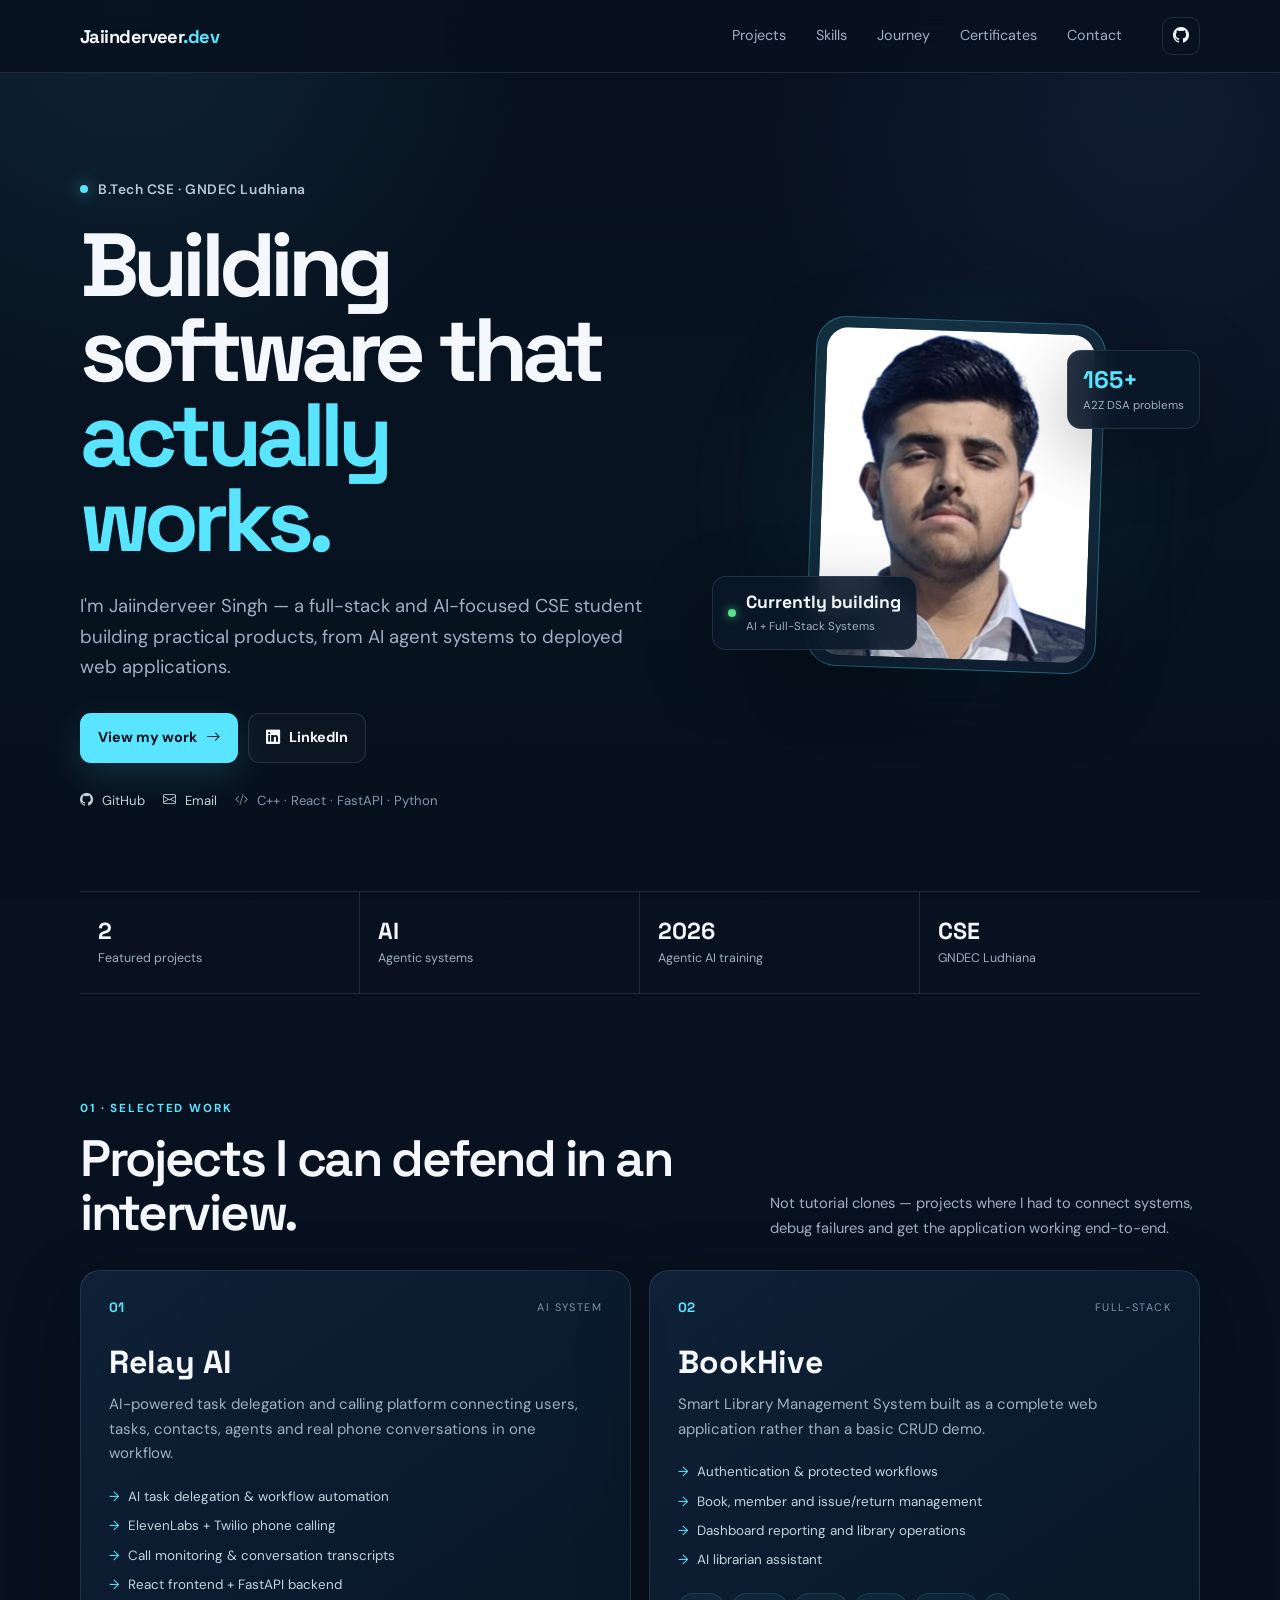
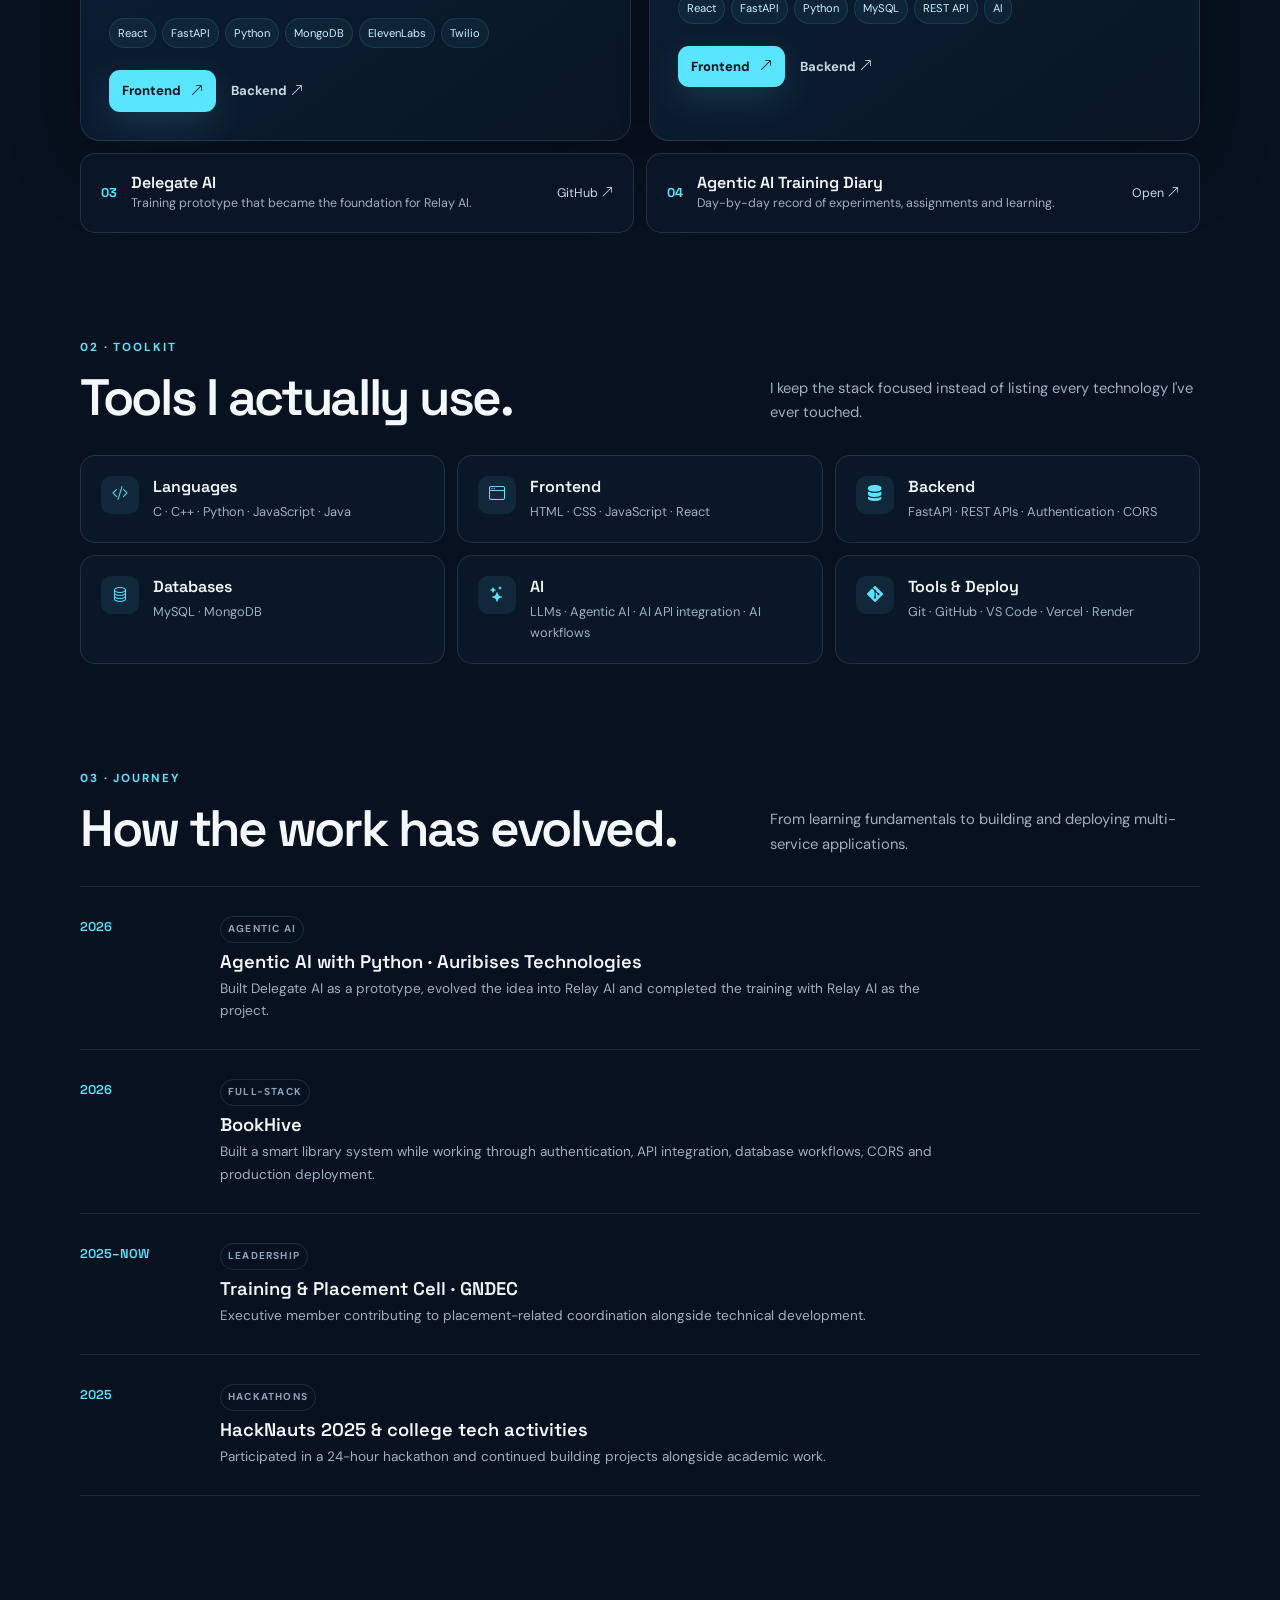
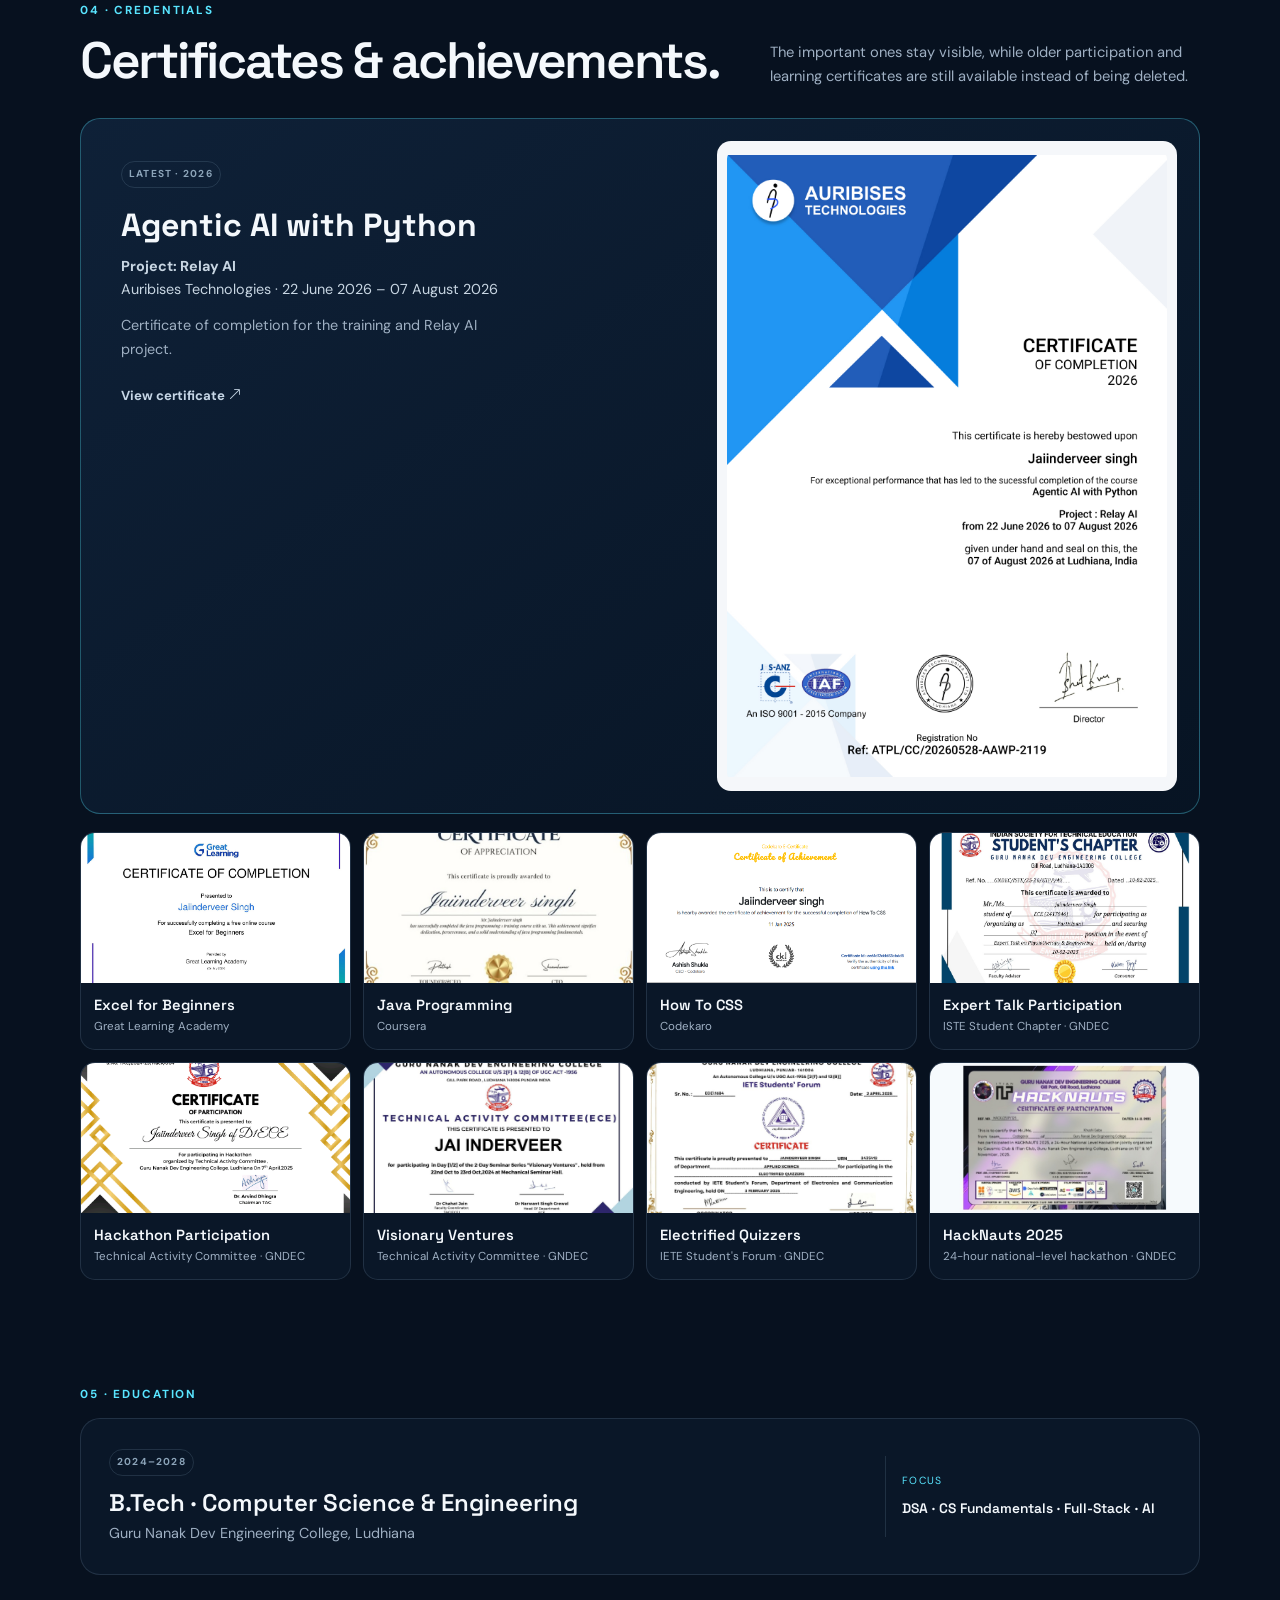
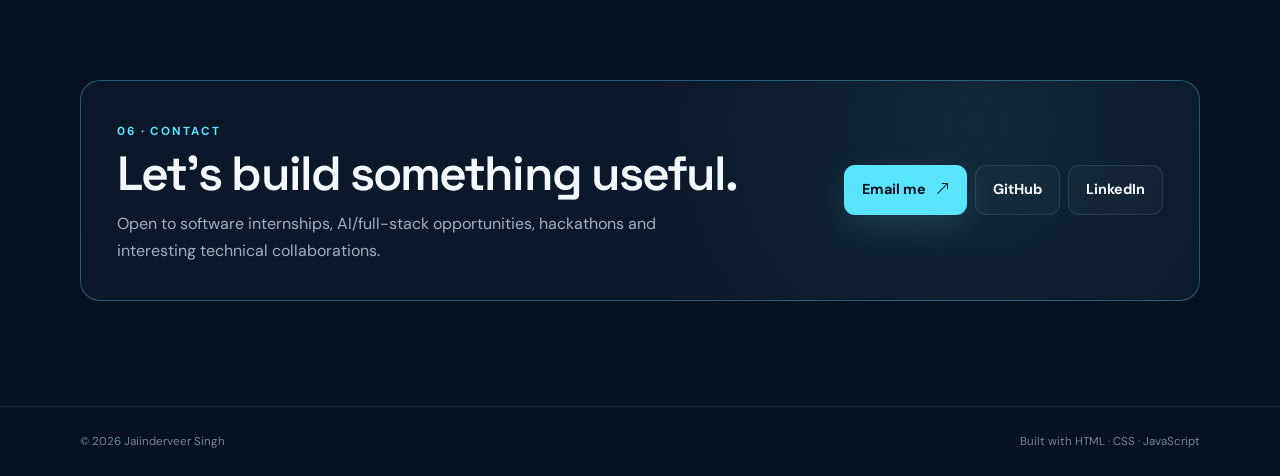
==== index.html @ 79b53ab0 "Tighten Agentic AI certificate preview" ====
<!DOCTYPE html>
<html lang="en">
<head>
  <meta charset="UTF-8">
  <meta name="viewport" content="width=device-width, initial-scale=1.0">
  <title>Jaiinderveer Singh | Full-Stack & AI Developer</title>
  <meta name="description" content="Jaiinderveer Singh — B.Tech CSE student building full-stack applications and AI-powered systems.">
  <meta name="theme-color" content="#07111f">
  <link rel="stylesheet" href="assets/styles/portfolio-refresh.css">
  <link href="https://cdn.jsdelivr.net/npm/bootstrap-icons@1.7.2/font/bootstrap-icons.css" rel="stylesheet">
</head>
<body>
  <nav class="navbar"><div class="nav-container"><a href="#home" class="logo">Jaiinderveer<span>.dev</span></a><div class="nav-menu"><a href="#projects" class="nav-link">Projects</a><a href="#skills" class="nav-link">Skills</a><a href="#journey" class="nav-link">Journey</a><a href="#certificates" class="nav-link">Certificates</a><a href="#contact" class="nav-link">Contact</a></div><a class="nav-github" href="https://github.com/Jaiinderveer" target="_blank" rel="noopener"><i class="bi bi-github"></i></a></div></nav>
  <main>
    <section id="home" class="hero section-shell"><div class="hero-copy"><div class="eyebrow"><span></span> B.Tech CSE · GNDEC Ludhiana</div><h1>Building software that <em>actually works.</em></h1><p class="hero-text">I'm Jaiinderveer Singh — a full-stack and AI-focused CSE student building practical products, from AI agent systems to deployed web applications.</p><div class="hero-actions"><a href="#projects" class="btn btn-primary">View my work <i class="bi bi-arrow-right"></i></a><a href="https://www.linkedin.com/in/jaiinderveer-singh-282a1130b/" target="_blank" rel="noopener" class="btn btn-secondary"><i class="bi bi-linkedin"></i> LinkedIn</a></div><div class="hero-meta"><a href="https://github.com/Jaiinderveer" target="_blank" rel="noopener"><i class="bi bi-github"></i> GitHub</a><a href="mailto:jaiinderveersingh@gmail.com"><i class="bi bi-envelope"></i> Email</a><span><i class="bi bi-code-slash"></i> C++ · React · FastAPI · Python</span></div></div><div class="hero-visual"><div class="visual-glow"></div><div class="profile-frame"><img src="assets/images/profile.jpg" alt="Jaiinderveer Singh" class="profile-pic"></div><div class="floating-card card-project"><span class="status-dot"></span><div><strong>Currently building</strong><small>AI + Full-Stack Systems</small></div></div><div class="floating-card card-dsa"><strong>165+</strong><small>A2Z DSA problems</small></div></div></section>
    <section class="quick-stats section-shell"><div><strong>2</strong><span>Featured projects</span></div><div><strong>AI</strong><span>Agentic systems</span></div><div><strong>2026</strong><span>Agentic AI training</span></div><div><strong>CSE</strong><span>GNDEC Ludhiana</span></div></section>
    <section id="projects" class="section-shell section-block"><div class="section-label">01 · SELECTED WORK</div><div class="section-heading"><h2>Projects I can defend in an interview.</h2><p>Not tutorial clones — projects where I had to connect systems, debug failures and get the application working end-to-end.</p></div><div class="project-grid"><article class="project-card featured"><div class="project-top"><span class="project-index">01</span><span class="project-type">AI SYSTEM</span></div><h3>Relay AI</h3><p>AI-powered task delegation and calling platform connecting users, tasks, contacts, agents and real phone conversations in one workflow.</p><ul class="feature-list"><li>AI task delegation & workflow automation</li><li>ElevenLabs + Twilio phone calling</li><li>Call monitoring & conversation transcripts</li><li>React frontend + FastAPI backend</li></ul><div class="tags"><span>React</span><span>FastAPI</span><span>Python</span><span>MongoDB</span><span>ElevenLabs</span><span>Twilio</span></div><div class="project-links"><a class="btn btn-primary small" href="https://github.com/Jaiinderveer/relayai-frontend" target="_blank" rel="noopener">Frontend <i class="bi bi-arrow-up-right"></i></a><a class="text-link" href="https://github.com/Jaiinderveer/relayai-backend" target="_blank" rel="noopener">Backend <i class="bi bi-arrow-up-right"></i></a></div></article><article class="project-card featured"><div class="project-top"><span class="project-index">02</span><span class="project-type">FULL-STACK</span></div><h3>BookHive</h3><p>Smart Library Management System built as a complete web application rather than a basic CRUD demo.</p><ul class="feature-list"><li>Authentication & protected workflows</li><li>Book, member and issue/return management</li><li>Dashboard reporting and library operations</li><li>AI librarian assistant</li></ul><div class="tags"><span>React</span><span>FastAPI</span><span>Python</span><span>MySQL</span><span>REST API</span><span>AI</span></div><div class="project-links"><a class="btn btn-primary small" href="https://github.com/Jaiinderveer/BookHive-frontend" target="_blank" rel="noopener">Frontend <i class="bi bi-arrow-up-right"></i></a><a class="text-link" href="https://github.com/Jaiinderveer/BookHive-backend" target="_blank" rel="noopener">Backend <i class="bi bi-arrow-up-right"></i></a></div></article></div><div class="secondary-projects"><article><span>03</span><div><h3>Delegate AI</h3><p>Training prototype that became the foundation for Relay AI.</p></div><a href="https://github.com/Jaiinderveer/delegateai" target="_blank" rel="noopener">GitHub <i class="bi bi-arrow-up-right"></i></a></article><article><span>04</span><div><h3>Agentic AI Training Diary</h3><p>Day-by-day record of experiments, assignments and learning.</p></div><a href="https://jaiinderveer.github.io/agentic-ai-training-diary/" target="_blank" rel="noopener">Open <i class="bi bi-arrow-up-right"></i></a></article></div></section>
    <section id="skills" class="section-shell section-block"><div class="section-label">02 · TOOLKIT</div><div class="section-heading"><h2>Tools I actually use.</h2><p>I keep the stack focused instead of listing every technology I've ever touched.</p></div><div class="skills-grid"><div class="skill-card"><span class="skill-icon"><i class="bi bi-code-slash"></i></span><div><h3>Languages</h3><p>C · C++ · Python · JavaScript · Java</p></div></div><div class="skill-card"><span class="skill-icon"><i class="bi bi-window"></i></span><div><h3>Frontend</h3><p>HTML · CSS · JavaScript · React</p></div></div><div class="skill-card"><span class="skill-icon"><i class="bi bi-server"></i></span><div><h3>Backend</h3><p>FastAPI · REST APIs · Authentication · CORS</p></div></div><div class="skill-card"><span class="skill-icon"><i class="bi bi-database"></i></span><div><h3>Databases</h3><p>MySQL · MongoDB</p></div></div><div class="skill-card"><span class="skill-icon"><i class="bi bi-stars"></i></span><div><h3>AI</h3><p>LLMs · Agentic AI · AI API integration · AI workflows</p></div></div><div class="skill-card"><span class="skill-icon"><i class="bi bi-git"></i></span><div><h3>Tools & Deploy</h3><p>Git · GitHub · VS Code · Vercel · Render</p></div></div></div></section>
    <section id="journey" class="section-shell section-block"><div class="section-label">03 · JOURNEY</div><div class="section-heading"><h2>How the work has evolved.</h2><p>From learning fundamentals to building and deploying multi-service applications.</p></div><div class="timeline"><div class="timeline-item"><div class="timeline-date">2026</div><div><span class="timeline-tag">AGENTIC AI</span><h3>Agentic AI with Python · Auribises Technologies</h3><p>Built Delegate AI as a prototype, evolved the idea into Relay AI and completed the training with Relay AI as the project.</p></div></div><div class="timeline-item"><div class="timeline-date">2026</div><div><span class="timeline-tag">FULL-STACK</span><h3>BookHive</h3><p>Built a smart library system while working through authentication, API integration, database workflows, CORS and production deployment.</p></div></div><div class="timeline-item"><div class="timeline-date">2025–NOW</div><div><span class="timeline-tag">LEADERSHIP</span><h3>Training & Placement Cell · GNDEC</h3><p>Executive member contributing to placement-related coordination alongside technical development.</p></div></div><div class="timeline-item"><div class="timeline-date">2025</div><div><span class="timeline-tag">HACKATHONS</span><h3>HackNauts 2025 & college tech activities</h3><p>Participated in a 24-hour hackathon and continued building projects alongside academic work.</p></div></div></div></section>
    <section id="certificates" class="section-shell section-block"><div class="section-label">04 · CREDENTIALS</div><div class="section-heading"><h2>Certificates & achievements.</h2><p>The important ones stay visible, while older participation and learning certificates are still available instead of being deleted.</p></div><div class="certificate-feature"><div class="certificate-copy"><span class="featured-badge">LATEST · 2026</span><h3>Agentic AI with Python</h3><p><strong>Project: Relay AI</strong><br>Auribises Technologies · 22 June 2026 – 07 August 2026</p><p class="muted">Certificate of completion for the training and Relay AI project.</p><a href="assets/images/agentic_ai_certificate.png?v=4" target="_blank" rel="noopener" class="text-link">View certificate <i class="bi bi-arrow-up-right"></i></a></div><a href="assets/images/agentic_ai_certificate.png?v=4" target="_blank" rel="noopener" class="certificate-hero" style="display:flex;align-items:center;justify-content:center;overflow:hidden;min-height:0;max-height:none;width:min(100%,460px);justify-self:end;aspect-ratio:1024/1447;padding:10px;border-radius:14px;background:#f5f7fa;"><img src="assets/images/agentic_ai_certificate.png?v=4" alt="Agentic AI with Python completion certificate for Relay AI" style="display:block;width:100%;height:100%;object-fit:contain;border-radius:8px;"></a></div><div class="certificate-grid"><article class="certificate-card"><a href="assets/images/excel_certificate.jpg" target="_blank" rel="noopener"><img src="assets/images/excel_certificate.jpg" alt="Excel for Beginners certificate"></a><div><h3>Excel for Beginners</h3><p>Great Learning Academy</p></div></article><article class="certificate-card"><a href="assets/images/java_certificate.jpg" target="_blank" rel="noopener"><img src="assets/images/java_certificate.jpg" alt="Java Programming certificate"></a><div><h3>Java Programming</h3><p>Coursera</p></div></article><article class="certificate-card"><a href="assets/images/htcss.png" target="_blank" rel="noopener"><img src="assets/images/htcss.png" alt="CSS certificate"></a><div><h3>How To CSS</h3><p>Codekaro</p></div></article><article class="certificate-card"><a href="assets/images/ISTE_Certificate.jpg" target="_blank" rel="noopener"><img src="assets/images/ISTE_Certificate.jpg" alt="ISTE Expert Talk participation certificate"></a><div><h3>Expert Talk Participation</h3><p>ISTE Student Chapter · GNDEC</p></div></article><article class="certificate-card"><a href="assets/images/TAC.jpg" target="_blank" rel="noopener"><img src="assets/images/TAC.jpg" alt="GNDEC hackathon participation certificate"></a><div><h3>Hackathon Participation</h3><p>Technical Activity Committee · GNDEC</p></div></article><article class="certificate-card"><a href="assets/images/TAC2.jpg" target="_blank" rel="noopener"><img src="assets/images/TAC2.jpg" alt="Visionary Ventures seminar certificate"></a><div><h3>Visionary Ventures</h3><p>Technical Activity Committee · GNDEC</p></div></article><article class="certificate-card"><a href="assets/images/IETE.jpg" target="_blank" rel="noopener"><img src="assets/images/IETE.jpg" alt="Electrified Quizzers certificate"></a><div><h3>Electrified Quizzers</h3><p>IETE Student's Forum · GNDEC</p></div></article><article class="certificate-card"><a href="assets/images/hack.jpg" target="_blank" rel="noopener"><img src="assets/images/hack.jpg" alt="HackNauts 2025 participation certificate"></a><div><h3>HackNauts 2025</h3><p>24-hour national-level hackathon · GNDEC</p></div></article></div></section>
    <section class="section-shell section-block education-block"><div class="section-label">05 · EDUCATION</div><div class="education-card"><div><span class="timeline-tag">2024–2028</span><h2>B.Tech · Computer Science & Engineering</h2><p>Guru Nanak Dev Engineering College, Ludhiana</p></div><div class="education-focus"><span>FOCUS</span><strong>DSA · CS Fundamentals · Full-Stack · AI</strong></div></div></section><section id="contact" class="section-shell section-block contact-block"><div class="contact-card"><div><span class="section-label">06 · CONTACT</span><h2>Let's build something useful.</h2><p>Open to software internships, AI/full-stack opportunities, hackathons and interesting technical collaborations.</p></div><div class="contact-actions"><a class="btn btn-primary" href="mailto:jaiinderveersingh@gmail.com">Email me <i class="bi bi-arrow-up-right"></i></a><a class="btn btn-secondary" href="https://github.com/Jaiinderveer" target="_blank" rel="noopener">GitHub</a><a class="btn btn-secondary" href="https://www.linkedin.com/in/jaiinderveer-singh-282a1130b/" target="_blank" rel="noopener">LinkedIn</a></div></div></section>
  </main><footer><div class="section-shell footer-inner"><span>© 2026 Jaiinderveer Singh</span><span>Built with HTML · CSS · JavaScript</span></div></footer>
</body></html>
---- assets/styles/portfolio-refresh.css ----
@import url('https://fonts.googleapis.com/css2?family=DM+Sans:wght@400;500;600;700&family=Space+Grotesk:wght@500;600;700&display=swap');
:root{--bg:#07111f;--panel:#0d1b2d;--panel2:#10233a;--text:#f4f8fc;--muted:#9fb0c3;--cyan:#59e5ff;--blue:#6d8cff;--line:rgba(171,205,235,.14);--line-strong:rgba(89,229,255,.32);--shadow:0 22px 70px rgba(0,0,0,.28);--radius:20px}
*{box-sizing:border-box;margin:0;padding:0}html{scroll-behavior:smooth;scroll-padding-top:84px}body{font-family:'DM Sans',system-ui,sans-serif;background:var(--bg);color:var(--text);line-height:1.65;overflow-x:hidden}body:before{content:"";position:fixed;inset:0;pointer-events:none;z-index:-2;background:radial-gradient(circle at 10% 0%,rgba(89,229,255,.09),transparent 28%),radial-gradient(circle at 90% 12%,rgba(109,140,255,.08),transparent 28%),linear-gradient(180deg,#07111f 0%,#081321 55%,#06101c 100%)}body:after{content:"";position:fixed;inset:0;pointer-events:none;z-index:-1;opacity:.22;background-image:linear-gradient(rgba(255,255,255,.025) 1px,transparent 1px),linear-gradient(90deg,rgba(255,255,255,.025) 1px,transparent 1px);background-size:48px 48px;mask-image:linear-gradient(to bottom,black,transparent 75%)}a{color:inherit}.section-shell{width:min(1120px,calc(100% - 40px));margin:0 auto}
.navbar{position:sticky;top:0;z-index:100;background:rgba(7,17,31,.86);backdrop-filter:blur(18px);border-bottom:1px solid var(--line)}.nav-container{width:min(1120px,calc(100% - 40px));height:72px;margin:auto;display:flex;align-items:center;gap:28px}.logo{font:700 1.15rem 'Space Grotesk',sans-serif;text-decoration:none;letter-spacing:-.03em;margin-right:auto}.logo span{color:var(--cyan)}.nav-menu{display:flex;align-items:center;gap:6px}.nav-link{padding:9px 12px;border-radius:10px;text-decoration:none;color:var(--muted);font-size:.9rem;transition:.2s}.nav-link:hover{color:var(--text);background:rgba(89,229,255,.07)}.nav-github{width:38px;height:38px;display:grid;place-items:center;border:1px solid var(--line);border-radius:10px;text-decoration:none;color:var(--text);transition:.2s}.nav-github:hover{border-color:var(--line-strong);color:var(--cyan)}
.hero{min-height:700px;padding:105px 0 80px;display:grid;grid-template-columns:1.08fr .92fr;align-items:center;gap:60px}.hero-copy{max-width:700px}.eyebrow{display:flex;align-items:center;gap:10px;color:#b9c9d9;font-size:.86rem;font-weight:600;letter-spacing:.04em;margin-bottom:22px}.eyebrow span{width:8px;height:8px;border-radius:50%;background:var(--cyan);box-shadow:0 0 16px rgba(89,229,255,.8)}h1{font:700 clamp(3.5rem,7vw,6.5rem)/.95 'Space Grotesk',sans-serif;letter-spacing:-.065em;color:var(--text);margin-bottom:28px}h1 em{font-style:normal;color:var(--cyan)}.hero-text{font-size:1.16rem;color:var(--muted);max-width:650px;margin-bottom:30px}.hero-actions{display:flex;flex-wrap:wrap;gap:10px}.btn{display:inline-flex;align-items:center;justify-content:center;gap:9px;border-radius:11px;padding:12px 17px;text-decoration:none;font-weight:700;font-size:.9rem;border:1px solid transparent;transition:.2s}.btn-primary{background:var(--cyan);color:#04101b;box-shadow:0 12px 35px rgba(89,229,255,.14)}.btn-primary:hover{transform:translateY(-2px);box-shadow:0 16px 45px rgba(89,229,255,.22)}.btn-secondary{background:rgba(255,255,255,.025);border-color:var(--line);color:var(--text)}.btn-secondary:hover{border-color:var(--line-strong);background:rgba(89,229,255,.06)}.btn.small{padding:9px 12px;font-size:.82rem}.hero-meta{display:flex;flex-wrap:wrap;gap:18px;margin-top:27px;color:#8497ab;font-size:.82rem}.hero-meta a{text-decoration:none;color:#c3d2e1}.hero-meta a:hover{color:var(--cyan)}.hero-meta i{margin-right:5px}
.hero-visual{min-height:440px;position:relative;display:grid;place-items:center}.visual-glow{position:absolute;width:330px;height:330px;border-radius:50%;background:rgba(89,229,255,.08);filter:blur(55px)}.profile-frame{width:290px;height:350px;padding:10px;border:1px solid var(--line-strong);border-radius:30px;background:linear-gradient(145deg,rgba(89,229,255,.13),rgba(109,140,255,.05));box-shadow:var(--shadow);transform:rotate(2deg)}.profile-pic{width:100%;height:100%;object-fit:cover;object-position:center;border-radius:22px;display:block;filter:saturate(.95)}.floating-card{position:absolute;background:rgba(10,24,41,.9);border:1px solid var(--line);box-shadow:var(--shadow);backdrop-filter:blur(12px);border-radius:14px;padding:13px 15px;display:flex;gap:10px;align-items:center}.floating-card strong{font:700 1.1rem 'Space Grotesk'}.floating-card small{display:block;color:var(--muted);font-size:.72rem}.card-project{left:0;bottom:65px}.card-dsa{right:0;top:75px;display:block}.card-dsa strong{font-size:1.5rem;color:var(--cyan)}.status-dot{width:8px;height:8px;border-radius:50%;background:#55e38b;box-shadow:0 0 10px rgba(85,227,139,.8)}
.quick-stats{display:grid;grid-template-columns:repeat(4,1fr);border-top:1px solid var(--line);border-bottom:1px solid var(--line)}.quick-stats div{padding:24px 18px;display:flex;flex-direction:column;gap:2px;border-right:1px solid var(--line)}.quick-stats div:last-child{border-right:0}.quick-stats strong{font:700 1.45rem 'Space Grotesk'}.quick-stats span{color:var(--muted);font-size:.78rem}
.section-block{padding:105px 0 0}.section-label{font-size:.73rem;font-weight:700;letter-spacing:.16em;color:var(--cyan);margin-bottom:14px}.section-heading{display:flex;justify-content:space-between;gap:35px;align-items:end;margin-bottom:30px}.section-heading h2{font:600 clamp(2rem,4vw,3.2rem)/1.05 'Space Grotesk';letter-spacing:-.045em;max-width:650px}.section-heading p{max-width:430px;color:var(--muted);font-size:.92rem}
.project-grid{display:grid;grid-template-columns:repeat(2,1fr);gap:18px}.project-card{padding:28px;border:1px solid var(--line);border-radius:var(--radius);background:linear-gradient(145deg,rgba(16,35,58,.88),rgba(9,23,39,.92));box-shadow:var(--shadow);transition:.25s}.project-card:hover{transform:translateY(-5px);border-color:var(--line-strong)}.project-card.featured{min-height:455px}.project-top{display:flex;justify-content:space-between;align-items:center}.project-index{font:700 .85rem 'Space Grotesk';color:var(--cyan)}.project-type{font-size:.68rem;letter-spacing:.13em;color:#7e94aa}.project-card h3{font:700 2rem 'Space Grotesk';margin:25px 0 10px}.project-card>p{color:var(--muted);font-size:.94rem;max-width:520px}.feature-list{list-style:none;margin:20px 0;color:#c4d2df;font-size:.84rem;display:grid;gap:7px}.feature-list li:before{content:'→';color:var(--cyan);margin-right:9px}.tags{display:flex;flex-wrap:wrap;gap:6px;margin:22px 0}.tags span{font-size:.7rem;color:#cdefff;padding:5px 8px;border:1px solid rgba(89,229,255,.12);border-radius:999px;background:rgba(89,229,255,.055)}.project-links{display:flex;align-items:center;gap:15px}.text-link{font-size:.82rem;font-weight:700;text-decoration:none;color:#c7d7e7}.text-link:hover{color:var(--cyan)}.secondary-projects{display:grid;grid-template-columns:repeat(2,1fr);gap:12px;margin-top:12px}.secondary-projects article{display:flex;align-items:center;gap:14px;padding:18px 20px;border:1px solid var(--line);border-radius:15px;background:rgba(13,27,45,.65)}.secondary-projects article>span{color:var(--cyan);font:700 .8rem 'Space Grotesk'}.secondary-projects h3{font:600 1rem 'Space Grotesk'}.secondary-projects p{color:var(--muted);font-size:.78rem}.secondary-projects a{margin-left:auto;color:#c9d8e7;text-decoration:none;font-size:.78rem;white-space:nowrap}.secondary-projects a:hover{color:var(--cyan)}
.skills-grid{display:grid;grid-template-columns:repeat(3,1fr);gap:12px}.skill-card{display:flex;gap:14px;align-items:flex-start;padding:20px;border:1px solid var(--line);border-radius:15px;background:rgba(13,27,45,.68)}.skill-icon{width:38px;height:38px;flex:0 0 38px;display:grid;place-items:center;border-radius:10px;background:rgba(89,229,255,.08);color:var(--cyan)}.skill-card h3{font:600 1rem 'Space Grotesk';margin-bottom:4px}.skill-card p{color:var(--muted);font-size:.8rem}.timeline{border-top:1px solid var(--line)}.timeline-item{display:grid;grid-template-columns:110px 1fr;gap:30px;padding:27px 0;border-bottom:1px solid var(--line)}.timeline-date{font:600 .8rem 'Space Grotesk';color:var(--cyan);padding-top:4px}.timeline-tag,.featured-badge{display:inline-block;font-size:.63rem;font-weight:700;letter-spacing:.12em;color:#8da5ba;border:1px solid var(--line);border-radius:999px;padding:4px 7px;margin-bottom:7px}.timeline-item h3{font:600 1.15rem 'Space Grotesk';margin-bottom:5px}.timeline-item p{color:var(--muted);font-size:.85rem;max-width:720px}
.certificate-feature{display:grid;grid-template-columns:.8fr 1.2fr;gap:18px;padding:22px;border:1px solid var(--line-strong);border-radius:var(--radius);background:linear-gradient(145deg,rgba(16,35,58,.9),rgba(8,21,36,.9));margin-bottom:18px}.certificate-copy{padding:18px}.certificate-copy h3{font:700 2rem 'Space Grotesk';margin:10px 0}.certificate-copy p{color:#c8d6e3;font-size:.9rem}.certificate-copy .muted{color:var(--muted);margin:12px 0 20px}.certificate-placeholder{min-height:280px;border-radius:14px;border:1px solid var(--line);background:linear-gradient(135deg,rgba(89,229,255,.09),rgba(109,140,255,.08));display:grid;place-items:center;text-align:center;padding:30px}.certificate-placeholder i{font-size:3rem;color:var(--cyan);margin-bottom:10px}.certificate-placeholder strong{display:block;font:600 1.15rem 'Space Grotesk'}.certificate-placeholder span{display:block;color:var(--muted);font-size:.78rem;margin-top:5px}.certificate-grid{display:grid;grid-template-columns:repeat(4,1fr);gap:12px}.certificate-card{border:1px solid var(--line);border-radius:15px;overflow:hidden;background:rgba(13,27,45,.72);transition:.2s}.certificate-card:hover{transform:translateY(-3px);border-color:var(--line-strong)}.certificate-card a{display:block;background:#eef3f7}.certificate-card img{width:100%;height:150px;object-fit:cover;display:block}.certificate-card>div{padding:13px}.certificate-card h3{font:600 .92rem 'Space Grotesk';margin-bottom:3px}.certificate-card p{color:var(--muted);font-size:.72rem}
.education-card{display:flex;justify-content:space-between;align-items:center;gap:30px;padding:28px;border:1px solid var(--line);border-radius:var(--radius);background:rgba(13,27,45,.72)}.education-card h2{font:600 1.5rem 'Space Grotesk';margin:4px 0}.education-card p{color:var(--muted);font-size:.9rem}.education-focus{min-width:260px;padding:16px;border-left:1px solid var(--line)}.education-focus span{display:block;color:var(--cyan);font-size:.65rem;letter-spacing:.13em;margin-bottom:6px}.education-focus strong{font:600 .86rem 'Space Grotesk'}.contact-block{padding-bottom:105px}.contact-card{display:flex;justify-content:space-between;align-items:center;gap:35px;padding:36px;border:1px solid var(--line-strong);border-radius:var(--radius);background:radial-gradient(circle at 80% 20%,rgba(89,229,255,.08),transparent 35%),rgba(13,27,45,.78)}.contact-card h2{font:600 clamp(2rem,4vw,3rem) 'Space Grotesk';letter-spacing:-.04em;margin-bottom:7px}.contact-card p{color:var(--muted);max-width:620px}.contact-actions{display:flex;flex-wrap:wrap;gap:8px;justify-content:flex-end}footer{border-top:1px solid var(--line);color:#71869b}.footer-inner{padding:25px 0;display:flex;justify-content:space-between;font-size:.72rem}
@media(max-width:900px){.nav-menu{display:none}.hero{grid-template-columns:1fr;padding-top:75px}.hero-visual{min-height:390px;order:-1}.quick-stats{grid-template-columns:repeat(2,1fr)}.quick-stats div:nth-child(2){border-right:0}.project-grid,.certificate-feature{grid-template-columns:1fr}.skills-grid{grid-template-columns:repeat(2,1fr)}.certificate-grid{grid-template-columns:repeat(2,1fr)}.section-heading{display:block}.section-heading p{margin-top:14px}.education-card,.contact-card{display:block}.education-focus{border-left:0;border-top:1px solid var(--line);margin-top:20px;padding:16px 0 0}.contact-actions{justify-content:flex-start;margin-top:24px}}
@media(max-width:600px){.section-shell,.nav-container{width:min(100% - 28px,1120px)}.hero{padding:60px 0}.hero-visual{min-height:320px}.profile-frame{width:225px;height:275px}.card-project{left:0;bottom:35px}.card-dsa{right:0;top:35px}.hero-text{font-size:1rem}.quick-stats{grid-template-columns:1fr 1fr}.quick-stats div{padding:18px 12px}.project-card.featured{min-height:auto}.secondary-projects,.skills-grid,.certificate-grid{grid-template-columns:1fr}.timeline-item{grid-template-columns:1fr;gap:7px}.certificate-feature{padding:12px}.certificate-copy{padding:10px}.certificate-placeholder{min-height:220px}.footer-inner{display:block}.footer-inner span{display:block}.footer-inner span+span{margin-top:5px}}
@media(prefers-reduced-motion:reduce){html{scroll-behavior:auto}.project-card,.certificate-card,.btn{transition:none}}
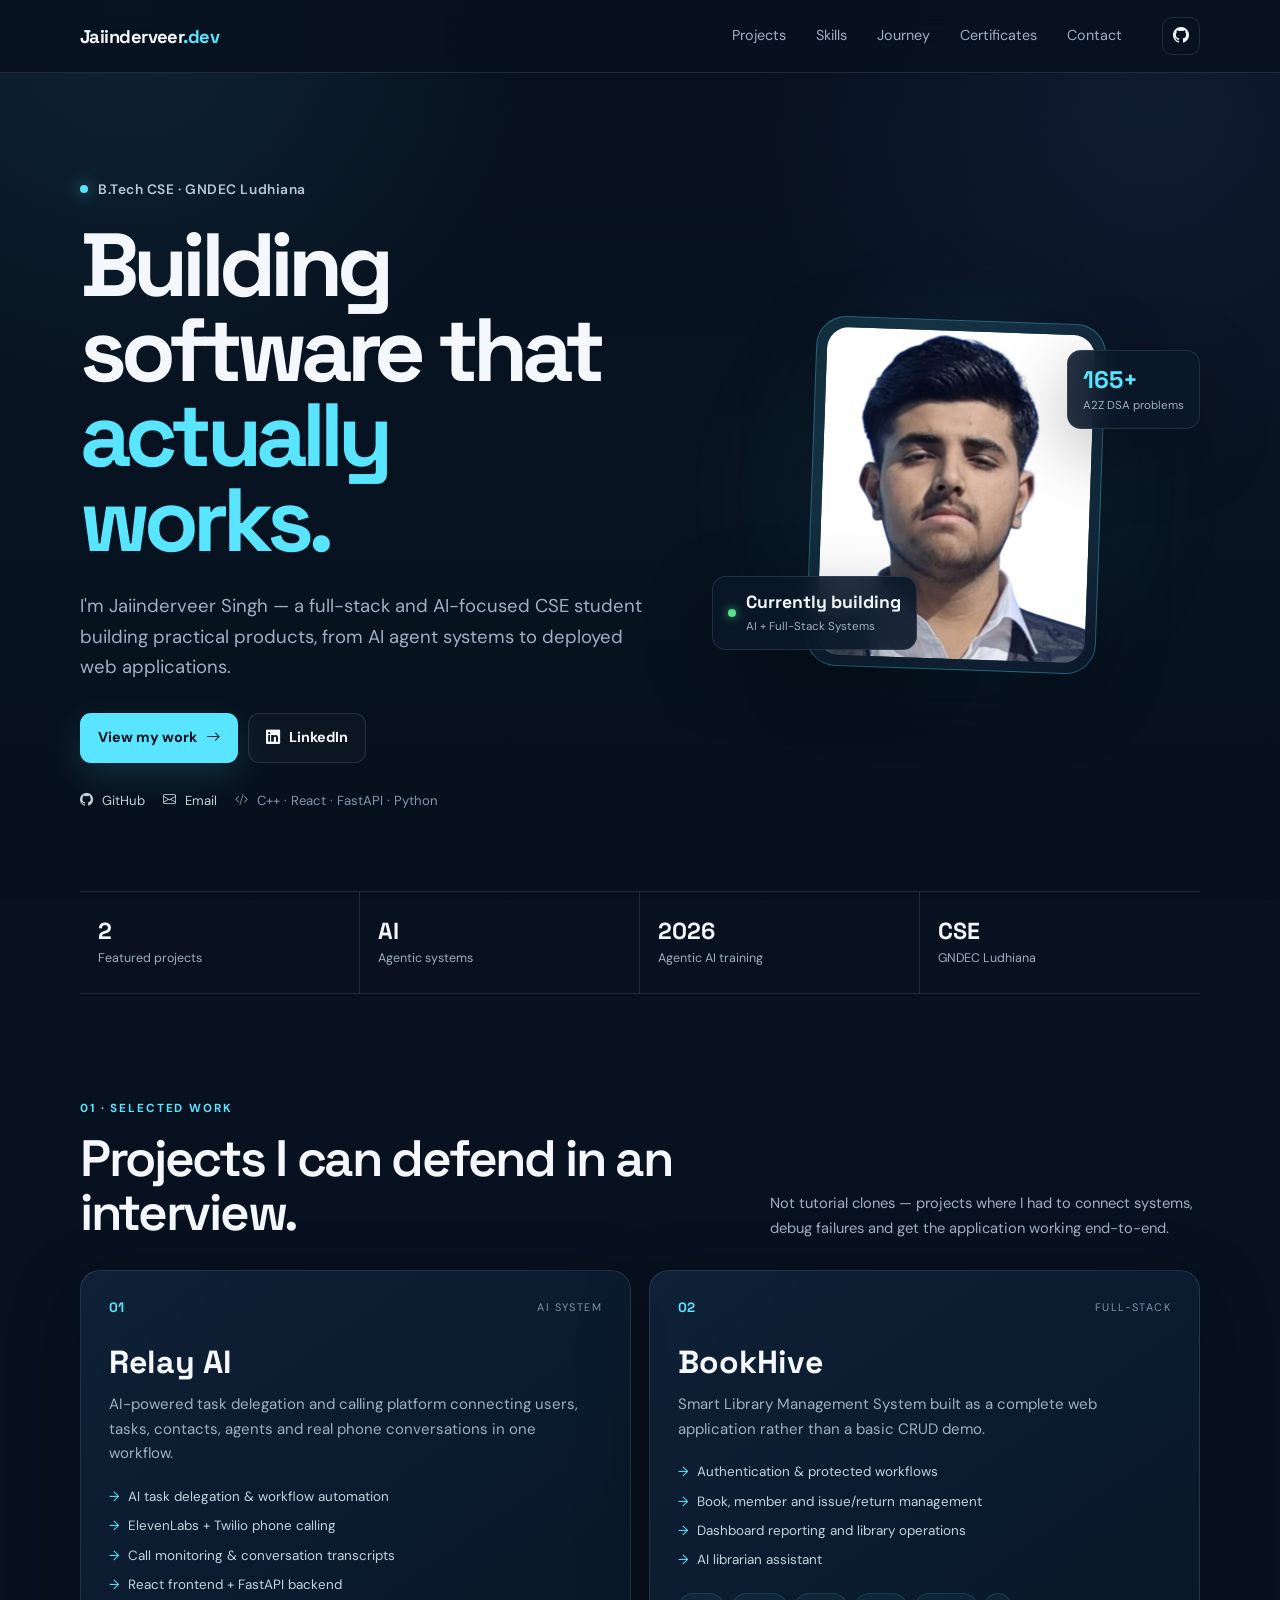
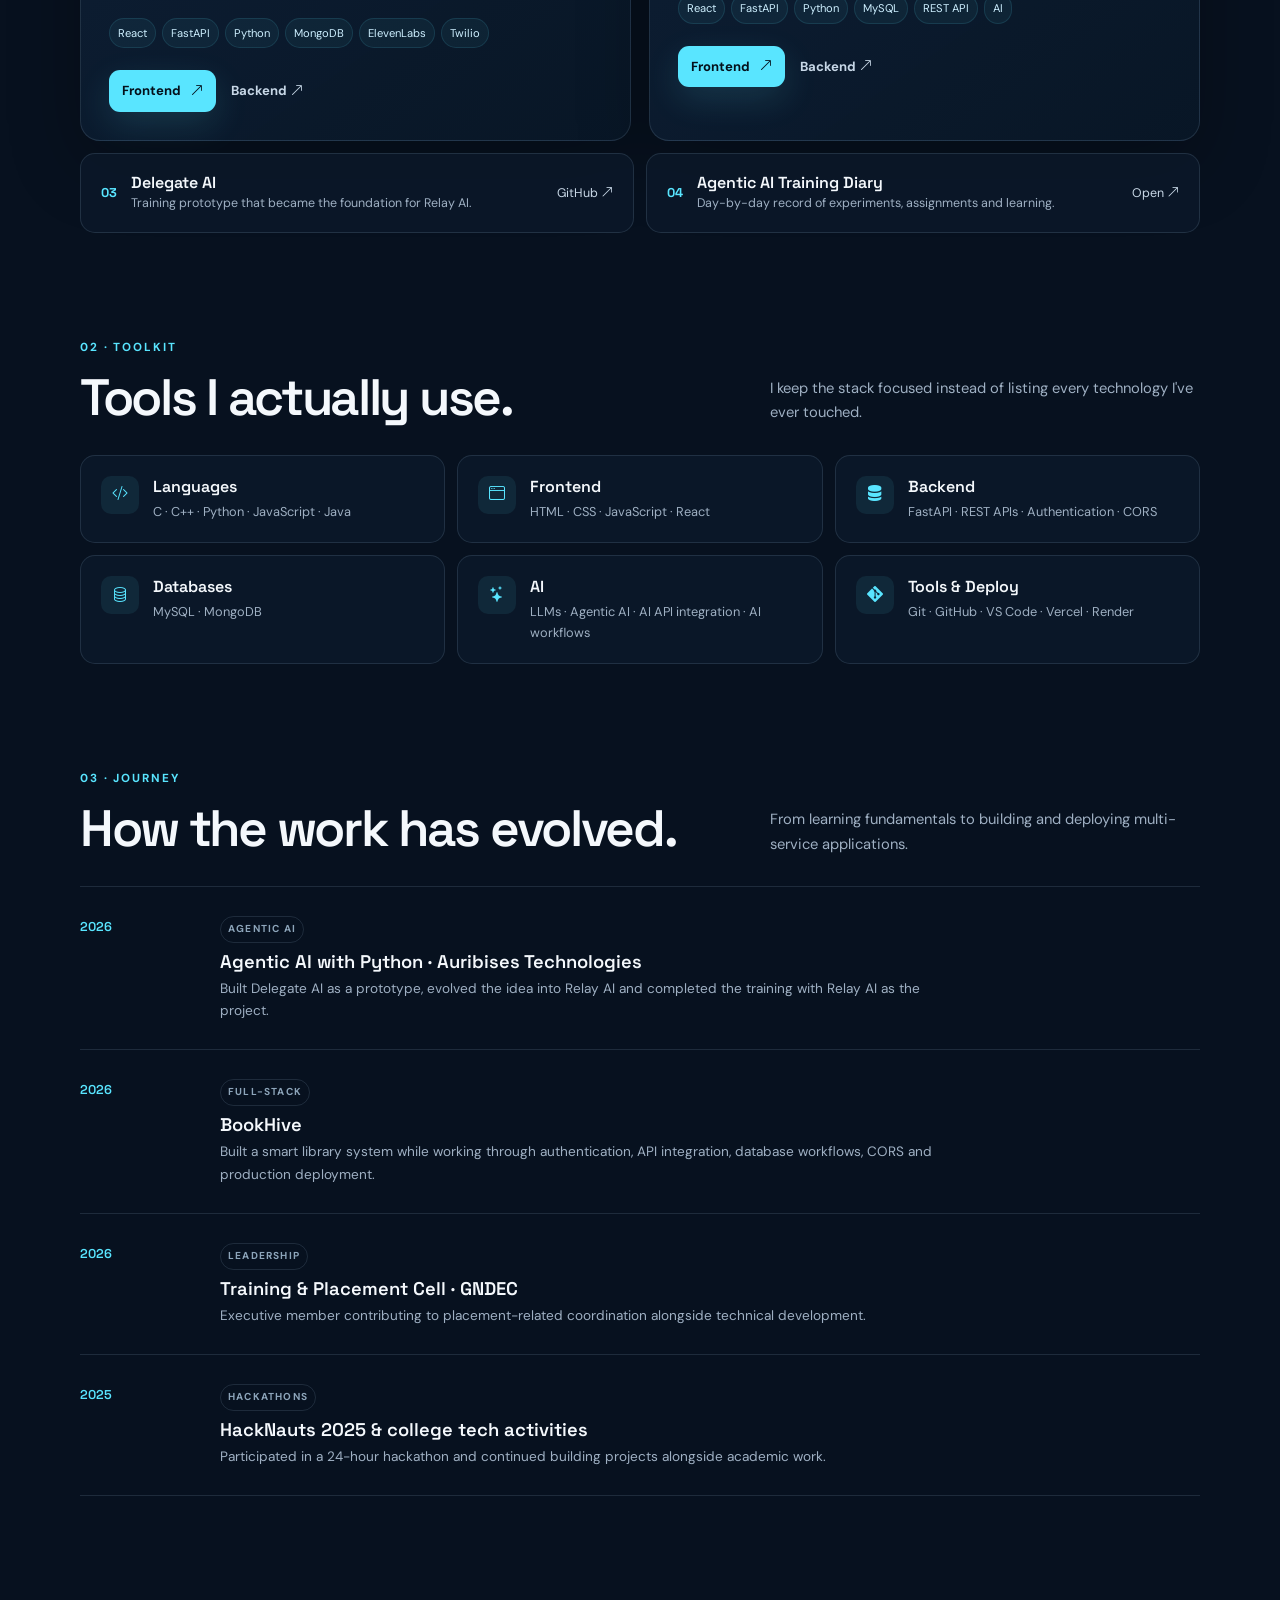
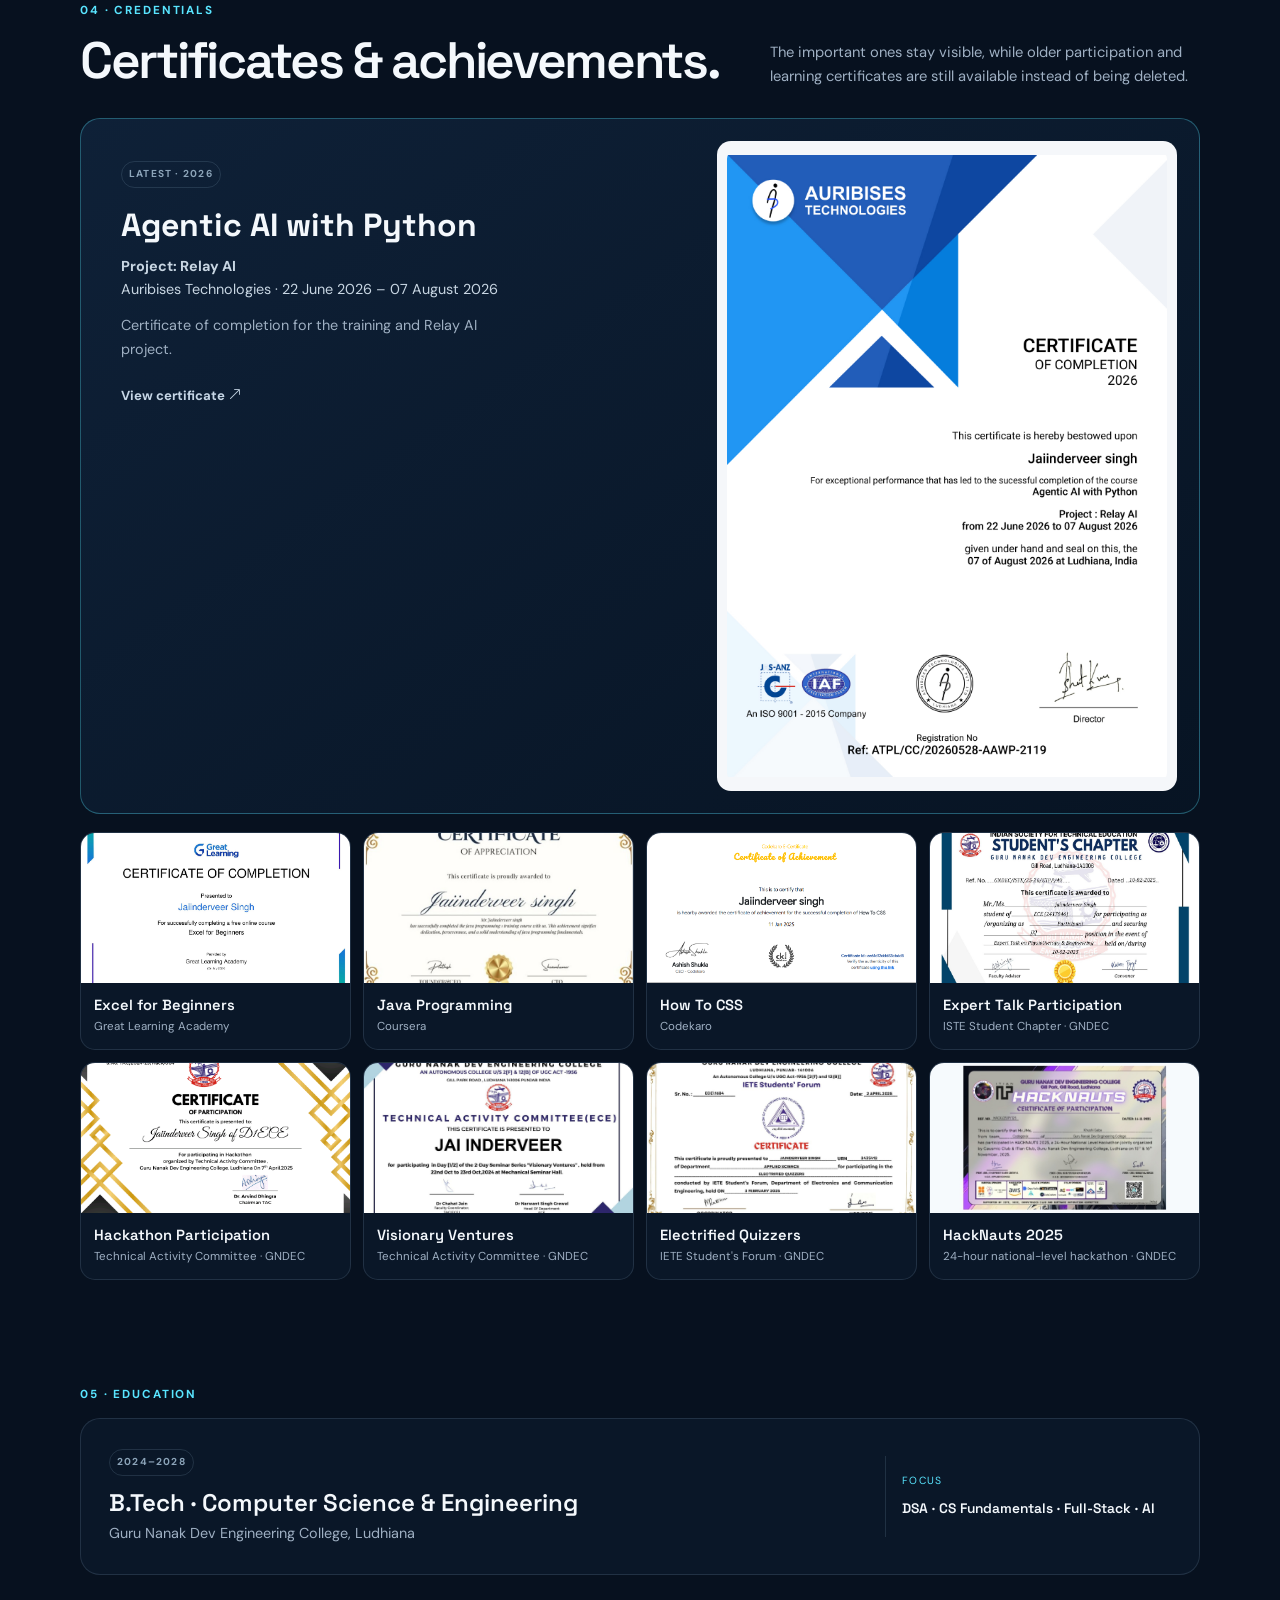
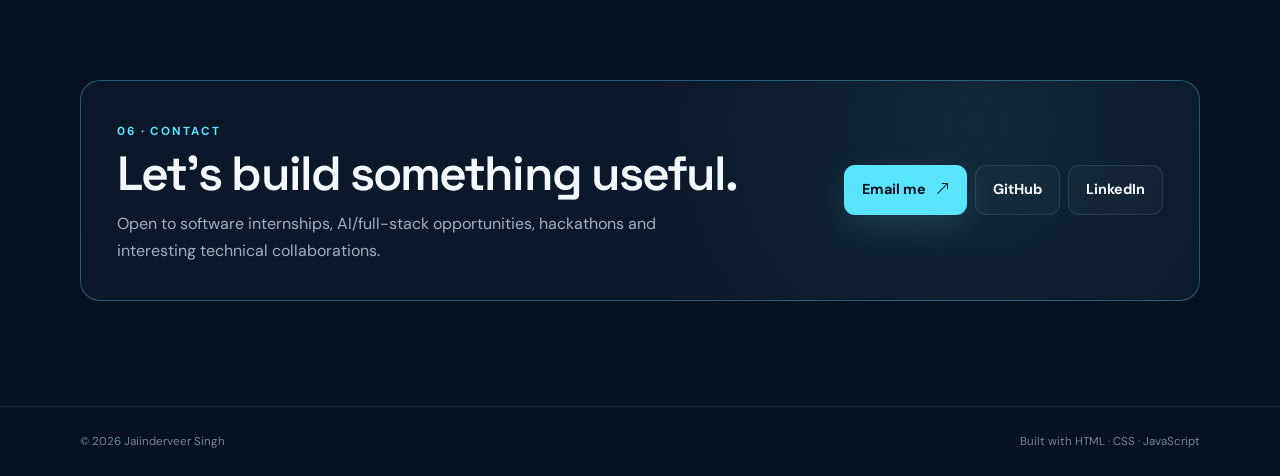
==== commit c8cbf8c8: "Update index.html" ====
--- a/index.html
+++ b/index.html
@@ -16,8 +16,8 @@
     <section class="quick-stats section-shell"><div><strong>2</strong><span>Featured projects</span></div><div><strong>AI</strong><span>Agentic systems</span></div><div><strong>2026</strong><span>Agentic AI training</span></div><div><strong>CSE</strong><span>GNDEC Ludhiana</span></div></section>
     <section id="projects" class="section-shell section-block"><div class="section-label">01 · SELECTED WORK</div><div class="section-heading"><h2>Projects I can defend in an interview.</h2><p>Not tutorial clones — projects where I had to connect systems, debug failures and get the application working end-to-end.</p></div><div class="project-grid"><article class="project-card featured"><div class="project-top"><span class="project-index">01</span><span class="project-type">AI SYSTEM</span></div><h3>Relay AI</h3><p>AI-powered task delegation and calling platform connecting users, tasks, contacts, agents and real phone conversations in one workflow.</p><ul class="feature-list"><li>AI task delegation & workflow automation</li><li>ElevenLabs + Twilio phone calling</li><li>Call monitoring & conversation transcripts</li><li>React frontend + FastAPI backend</li></ul><div class="tags"><span>React</span><span>FastAPI</span><span>Python</span><span>MongoDB</span><span>ElevenLabs</span><span>Twilio</span></div><div class="project-links"><a class="btn btn-primary small" href="https://github.com/Jaiinderveer/relayai-frontend" target="_blank" rel="noopener">Frontend <i class="bi bi-arrow-up-right"></i></a><a class="text-link" href="https://github.com/Jaiinderveer/relayai-backend" target="_blank" rel="noopener">Backend <i class="bi bi-arrow-up-right"></i></a></div></article><article class="project-card featured"><div class="project-top"><span class="project-index">02</span><span class="project-type">FULL-STACK</span></div><h3>BookHive</h3><p>Smart Library Management System built as a complete web application rather than a basic CRUD demo.</p><ul class="feature-list"><li>Authentication & protected workflows</li><li>Book, member and issue/return management</li><li>Dashboard reporting and library operations</li><li>AI librarian assistant</li></ul><div class="tags"><span>React</span><span>FastAPI</span><span>Python</span><span>MySQL</span><span>REST API</span><span>AI</span></div><div class="project-links"><a class="btn btn-primary small" href="https://github.com/Jaiinderveer/BookHive-frontend" target="_blank" rel="noopener">Frontend <i class="bi bi-arrow-up-right"></i></a><a class="text-link" href="https://github.com/Jaiinderveer/BookHive-backend" target="_blank" rel="noopener">Backend <i class="bi bi-arrow-up-right"></i></a></div></article></div><div class="secondary-projects"><article><span>03</span><div><h3>Delegate AI</h3><p>Training prototype that became the foundation for Relay AI.</p></div><a href="https://github.com/Jaiinderveer/delegateai" target="_blank" rel="noopener">GitHub <i class="bi bi-arrow-up-right"></i></a></article><article><span>04</span><div><h3>Agentic AI Training Diary</h3><p>Day-by-day record of experiments, assignments and learning.</p></div><a href="https://jaiinderveer.github.io/agentic-ai-training-diary/" target="_blank" rel="noopener">Open <i class="bi bi-arrow-up-right"></i></a></article></div></section>
     <section id="skills" class="section-shell section-block"><div class="section-label">02 · TOOLKIT</div><div class="section-heading"><h2>Tools I actually use.</h2><p>I keep the stack focused instead of listing every technology I've ever touched.</p></div><div class="skills-grid"><div class="skill-card"><span class="skill-icon"><i class="bi bi-code-slash"></i></span><div><h3>Languages</h3><p>C · C++ · Python · JavaScript · Java</p></div></div><div class="skill-card"><span class="skill-icon"><i class="bi bi-window"></i></span><div><h3>Frontend</h3><p>HTML · CSS · JavaScript · React</p></div></div><div class="skill-card"><span class="skill-icon"><i class="bi bi-server"></i></span><div><h3>Backend</h3><p>FastAPI · REST APIs · Authentication · CORS</p></div></div><div class="skill-card"><span class="skill-icon"><i class="bi bi-database"></i></span><div><h3>Databases</h3><p>MySQL · MongoDB</p></div></div><div class="skill-card"><span class="skill-icon"><i class="bi bi-stars"></i></span><div><h3>AI</h3><p>LLMs · Agentic AI · AI API integration · AI workflows</p></div></div><div class="skill-card"><span class="skill-icon"><i class="bi bi-git"></i></span><div><h3>Tools & Deploy</h3><p>Git · GitHub · VS Code · Vercel · Render</p></div></div></div></section>
-    <section id="journey" class="section-shell section-block"><div class="section-label">03 · JOURNEY</div><div class="section-heading"><h2>How the work has evolved.</h2><p>From learning fundamentals to building and deploying multi-service applications.</p></div><div class="timeline"><div class="timeline-item"><div class="timeline-date">2026</div><div><span class="timeline-tag">AGENTIC AI</span><h3>Agentic AI with Python · Auribises Technologies</h3><p>Built Delegate AI as a prototype, evolved the idea into Relay AI and completed the training with Relay AI as the project.</p></div></div><div class="timeline-item"><div class="timeline-date">2026</div><div><span class="timeline-tag">FULL-STACK</span><h3>BookHive</h3><p>Built a smart library system while working through authentication, API integration, database workflows, CORS and production deployment.</p></div></div><div class="timeline-item"><div class="timeline-date">2025–NOW</div><div><span class="timeline-tag">LEADERSHIP</span><h3>Training & Placement Cell · GNDEC</h3><p>Executive member contributing to placement-related coordination alongside technical development.</p></div></div><div class="timeline-item"><div class="timeline-date">2025</div><div><span class="timeline-tag">HACKATHONS</span><h3>HackNauts 2025 & college tech activities</h3><p>Participated in a 24-hour hackathon and continued building projects alongside academic work.</p></div></div></div></section>
+    <section id="journey" class="section-shell section-block"><div class="section-label">03 · JOURNEY</div><div class="section-heading"><h2>How the work has evolved.</h2><p>From learning fundamentals to building and deploying multi-service applications.</p></div><div class="timeline"><div class="timeline-item"><div class="timeline-date">2026</div><div><span class="timeline-tag">AGENTIC AI</span><h3>Agentic AI with Python · Auribises Technologies</h3><p>Built Delegate AI as a prototype, evolved the idea into Relay AI and completed the training with Relay AI as the project.</p></div></div><div class="timeline-item"><div class="timeline-date">2026</div><div><span class="timeline-tag">FULL-STACK</span><h3>BookHive</h3><p>Built a smart library system while working through authentication, API integration, database workflows, CORS and production deployment.</p></div></div><div class="timeline-item"><div class="timeline-date">2026</div><div><span class="timeline-tag">LEADERSHIP</span><h3>Training & Placement Cell · GNDEC</h3><p>Executive member contributing to placement-related coordination alongside technical development.</p></div></div><div class="timeline-item"><div class="timeline-date">2025</div><div><span class="timeline-tag">HACKATHONS</span><h3>HackNauts 2025 & college tech activities</h3><p>Participated in a 24-hour hackathon and continued building projects alongside academic work.</p></div></div></div></section>
     <section id="certificates" class="section-shell section-block"><div class="section-label">04 · CREDENTIALS</div><div class="section-heading"><h2>Certificates & achievements.</h2><p>The important ones stay visible, while older participation and learning certificates are still available instead of being deleted.</p></div><div class="certificate-feature"><div class="certificate-copy"><span class="featured-badge">LATEST · 2026</span><h3>Agentic AI with Python</h3><p><strong>Project: Relay AI</strong><br>Auribises Technologies · 22 June 2026 – 07 August 2026</p><p class="muted">Certificate of completion for the training and Relay AI project.</p><a href="assets/images/agentic_ai_certificate.png?v=4" target="_blank" rel="noopener" class="text-link">View certificate <i class="bi bi-arrow-up-right"></i></a></div><a href="assets/images/agentic_ai_certificate.png?v=4" target="_blank" rel="noopener" class="certificate-hero" style="display:flex;align-items:center;justify-content:center;overflow:hidden;min-height:0;max-height:none;width:min(100%,460px);justify-self:end;aspect-ratio:1024/1447;padding:10px;border-radius:14px;background:#f5f7fa;"><img src="assets/images/agentic_ai_certificate.png?v=4" alt="Agentic AI with Python completion certificate for Relay AI" style="display:block;width:100%;height:100%;object-fit:contain;border-radius:8px;"></a></div><div class="certificate-grid"><article class="certificate-card"><a href="assets/images/excel_certificate.jpg" target="_blank" rel="noopener"><img src="assets/images/excel_certificate.jpg" alt="Excel for Beginners certificate"></a><div><h3>Excel for Beginners</h3><p>Great Learning Academy</p></div></article><article class="certificate-card"><a href="assets/images/java_certificate.jpg" target="_blank" rel="noopener"><img src="assets/images/java_certificate.jpg" alt="Java Programming certificate"></a><div><h3>Java Programming</h3><p>Coursera</p></div></article><article class="certificate-card"><a href="assets/images/htcss.png" target="_blank" rel="noopener"><img src="assets/images/htcss.png" alt="CSS certificate"></a><div><h3>How To CSS</h3><p>Codekaro</p></div></article><article class="certificate-card"><a href="assets/images/ISTE_Certificate.jpg" target="_blank" rel="noopener"><img src="assets/images/ISTE_Certificate.jpg" alt="ISTE Expert Talk participation certificate"></a><div><h3>Expert Talk Participation</h3><p>ISTE Student Chapter · GNDEC</p></div></article><article class="certificate-card"><a href="assets/images/TAC.jpg" target="_blank" rel="noopener"><img src="assets/images/TAC.jpg" alt="GNDEC hackathon participation certificate"></a><div><h3>Hackathon Participation</h3><p>Technical Activity Committee · GNDEC</p></div></article><article class="certificate-card"><a href="assets/images/TAC2.jpg" target="_blank" rel="noopener"><img src="assets/images/TAC2.jpg" alt="Visionary Ventures seminar certificate"></a><div><h3>Visionary Ventures</h3><p>Technical Activity Committee · GNDEC</p></div></article><article class="certificate-card"><a href="assets/images/IETE.jpg" target="_blank" rel="noopener"><img src="assets/images/IETE.jpg" alt="Electrified Quizzers certificate"></a><div><h3>Electrified Quizzers</h3><p>IETE Student's Forum · GNDEC</p></div></article><article class="certificate-card"><a href="assets/images/hack.jpg" target="_blank" rel="noopener"><img src="assets/images/hack.jpg" alt="HackNauts 2025 participation certificate"></a><div><h3>HackNauts 2025</h3><p>24-hour national-level hackathon · GNDEC</p></div></article></div></section>
     <section class="section-shell section-block education-block"><div class="section-label">05 · EDUCATION</div><div class="education-card"><div><span class="timeline-tag">2024–2028</span><h2>B.Tech · Computer Science & Engineering</h2><p>Guru Nanak Dev Engineering College, Ludhiana</p></div><div class="education-focus"><span>FOCUS</span><strong>DSA · CS Fundamentals · Full-Stack · AI</strong></div></div></section><section id="contact" class="section-shell section-block contact-block"><div class="contact-card"><div><span class="section-label">06 · CONTACT</span><h2>Let's build something useful.</h2><p>Open to software internships, AI/full-stack opportunities, hackathons and interesting technical collaborations.</p></div><div class="contact-actions"><a class="btn btn-primary" href="mailto:jaiinderveersingh@gmail.com">Email me <i class="bi bi-arrow-up-right"></i></a><a class="btn btn-secondary" href="https://github.com/Jaiinderveer" target="_blank" rel="noopener">GitHub</a><a class="btn btn-secondary" href="https://www.linkedin.com/in/jaiinderveer-singh-282a1130b/" target="_blank" rel="noopener">LinkedIn</a></div></div></section>
   </main><footer><div class="section-shell footer-inner"><span>© 2026 Jaiinderveer Singh</span><span>Built with HTML · CSS · JavaScript</span></div></footer>
-</body></html>+</body></html>
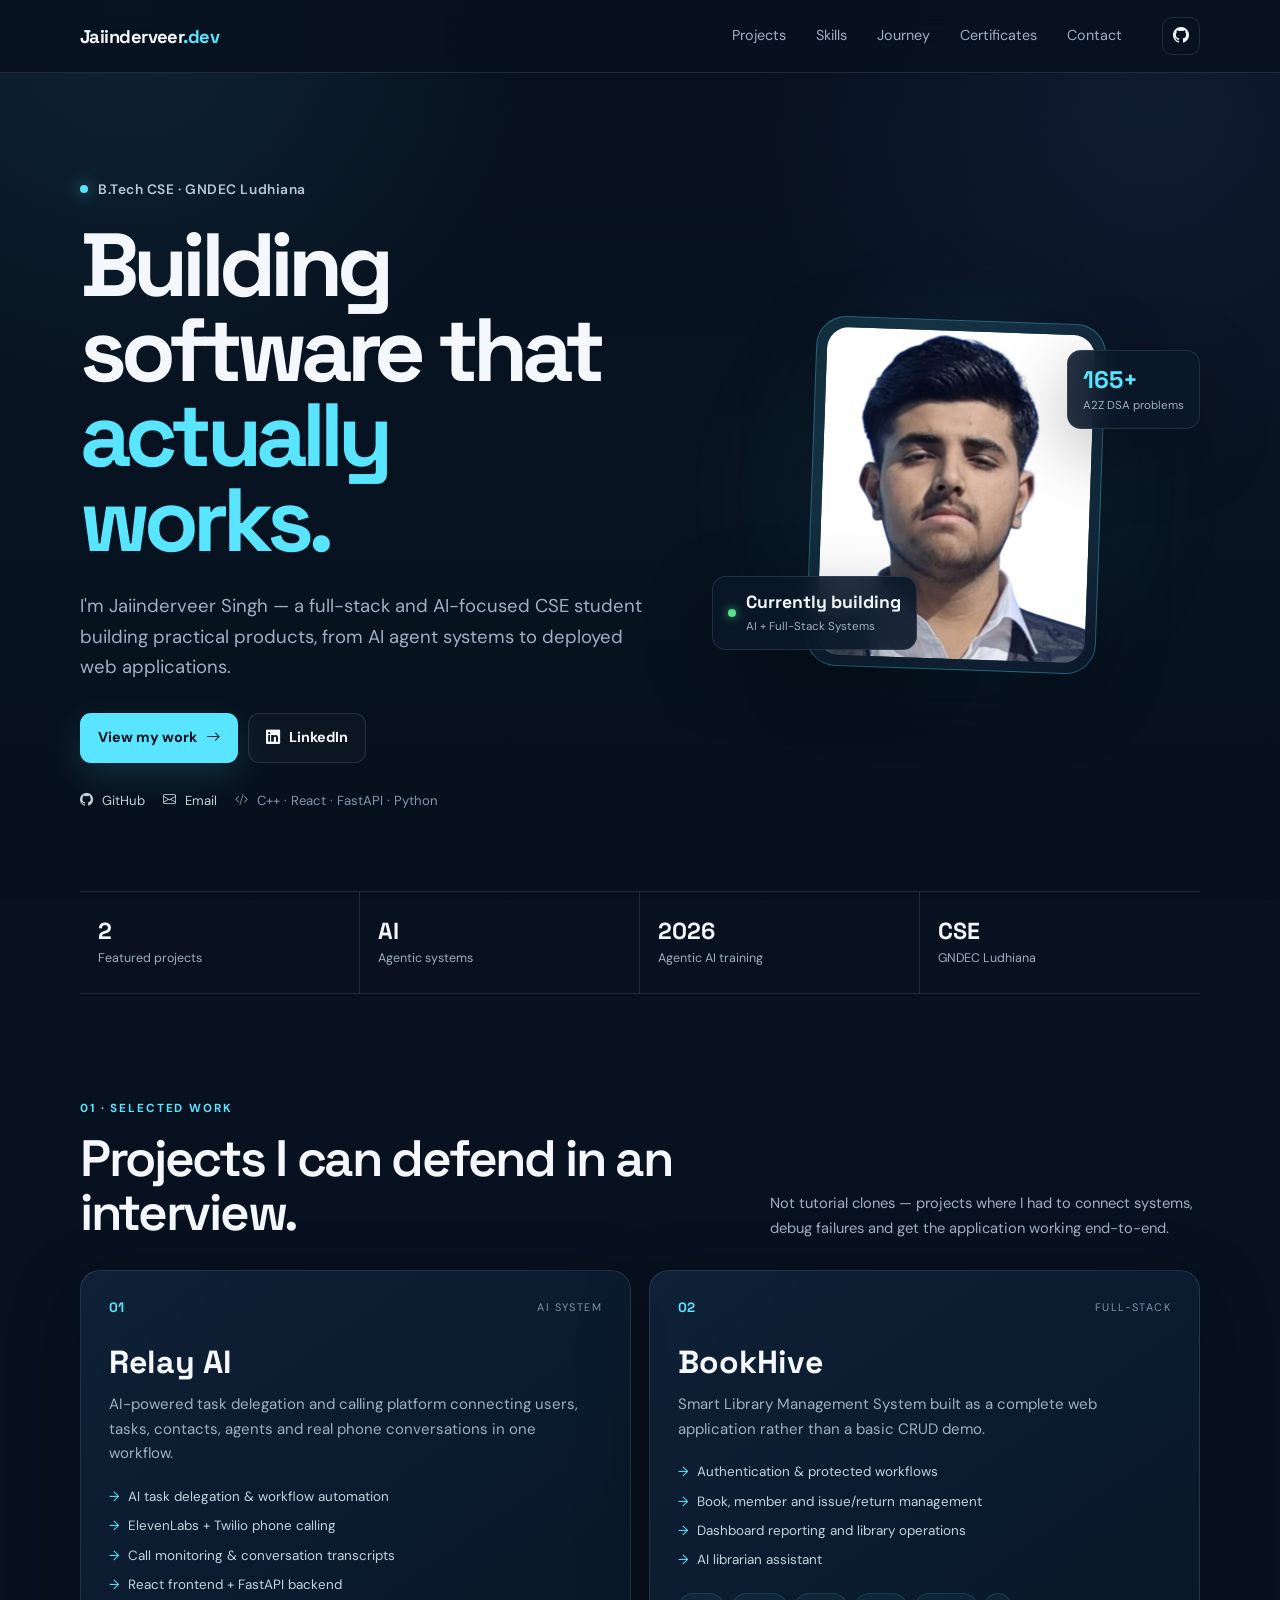
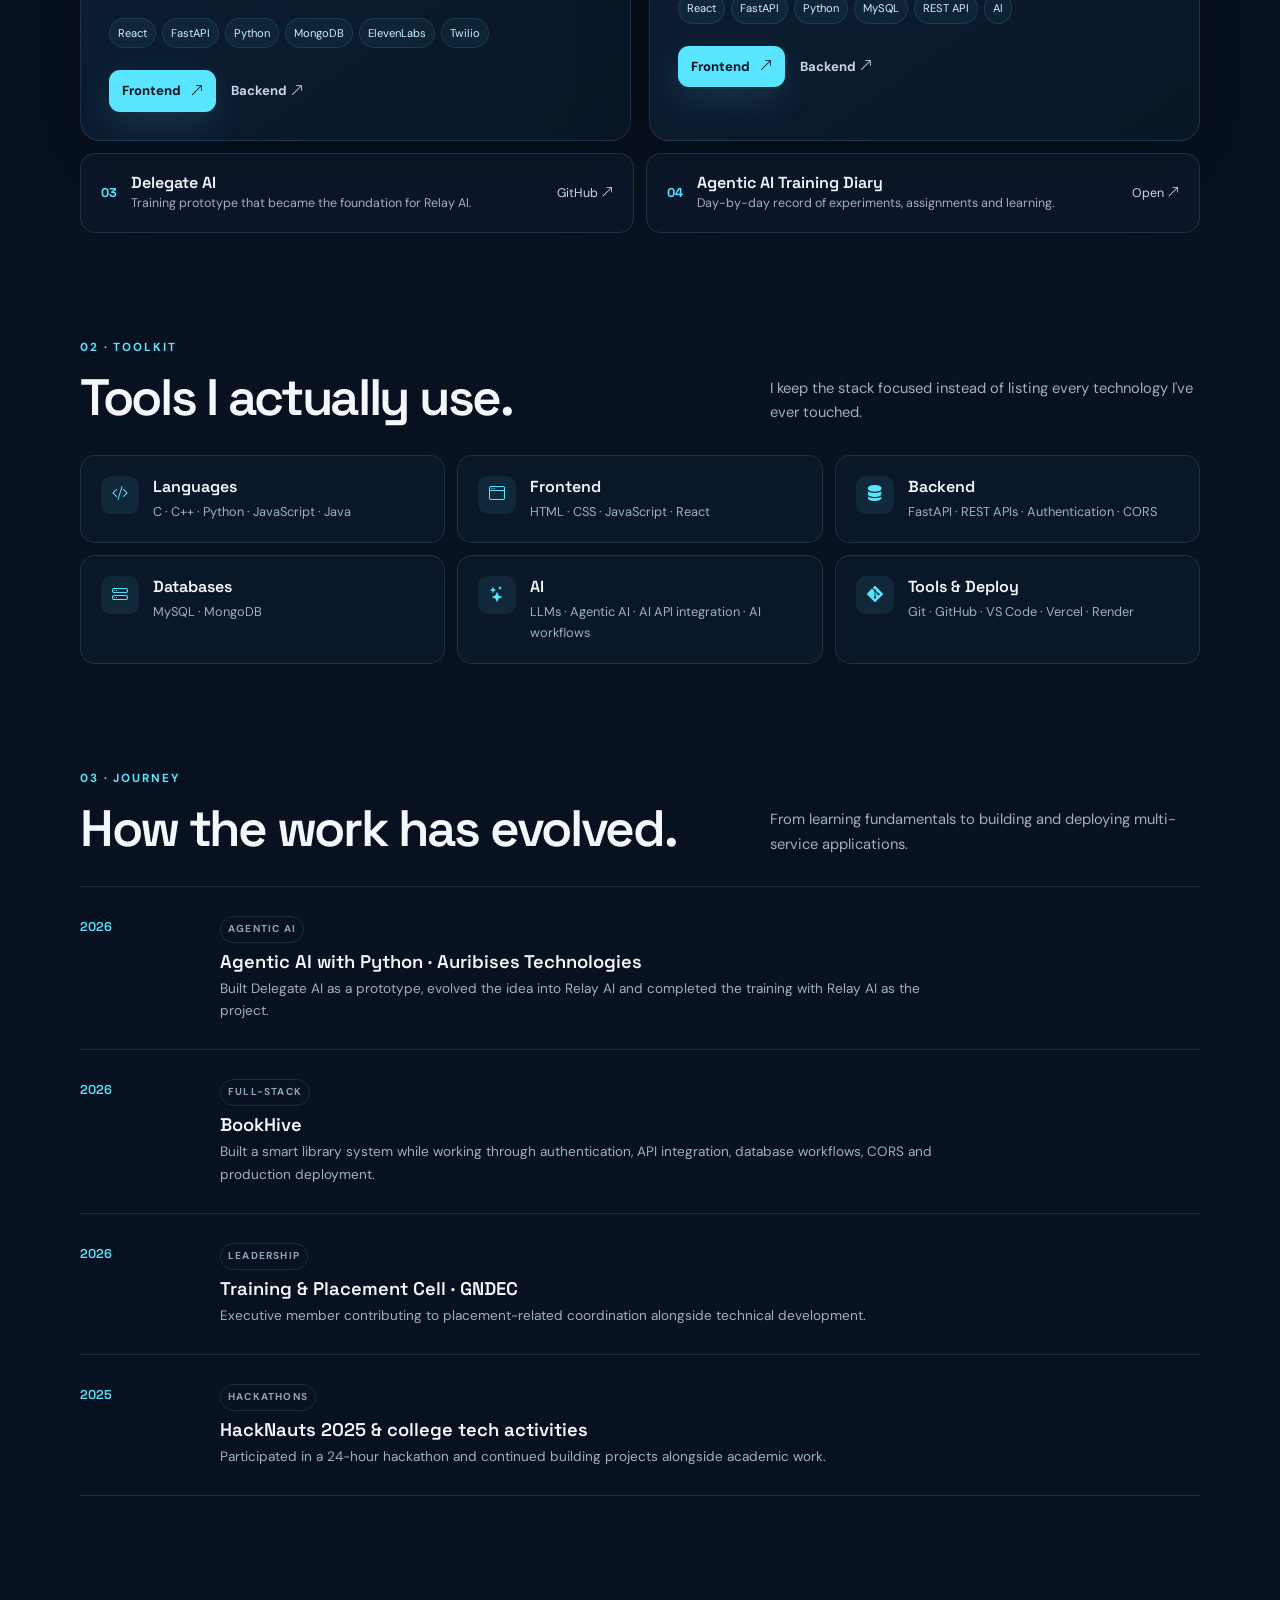
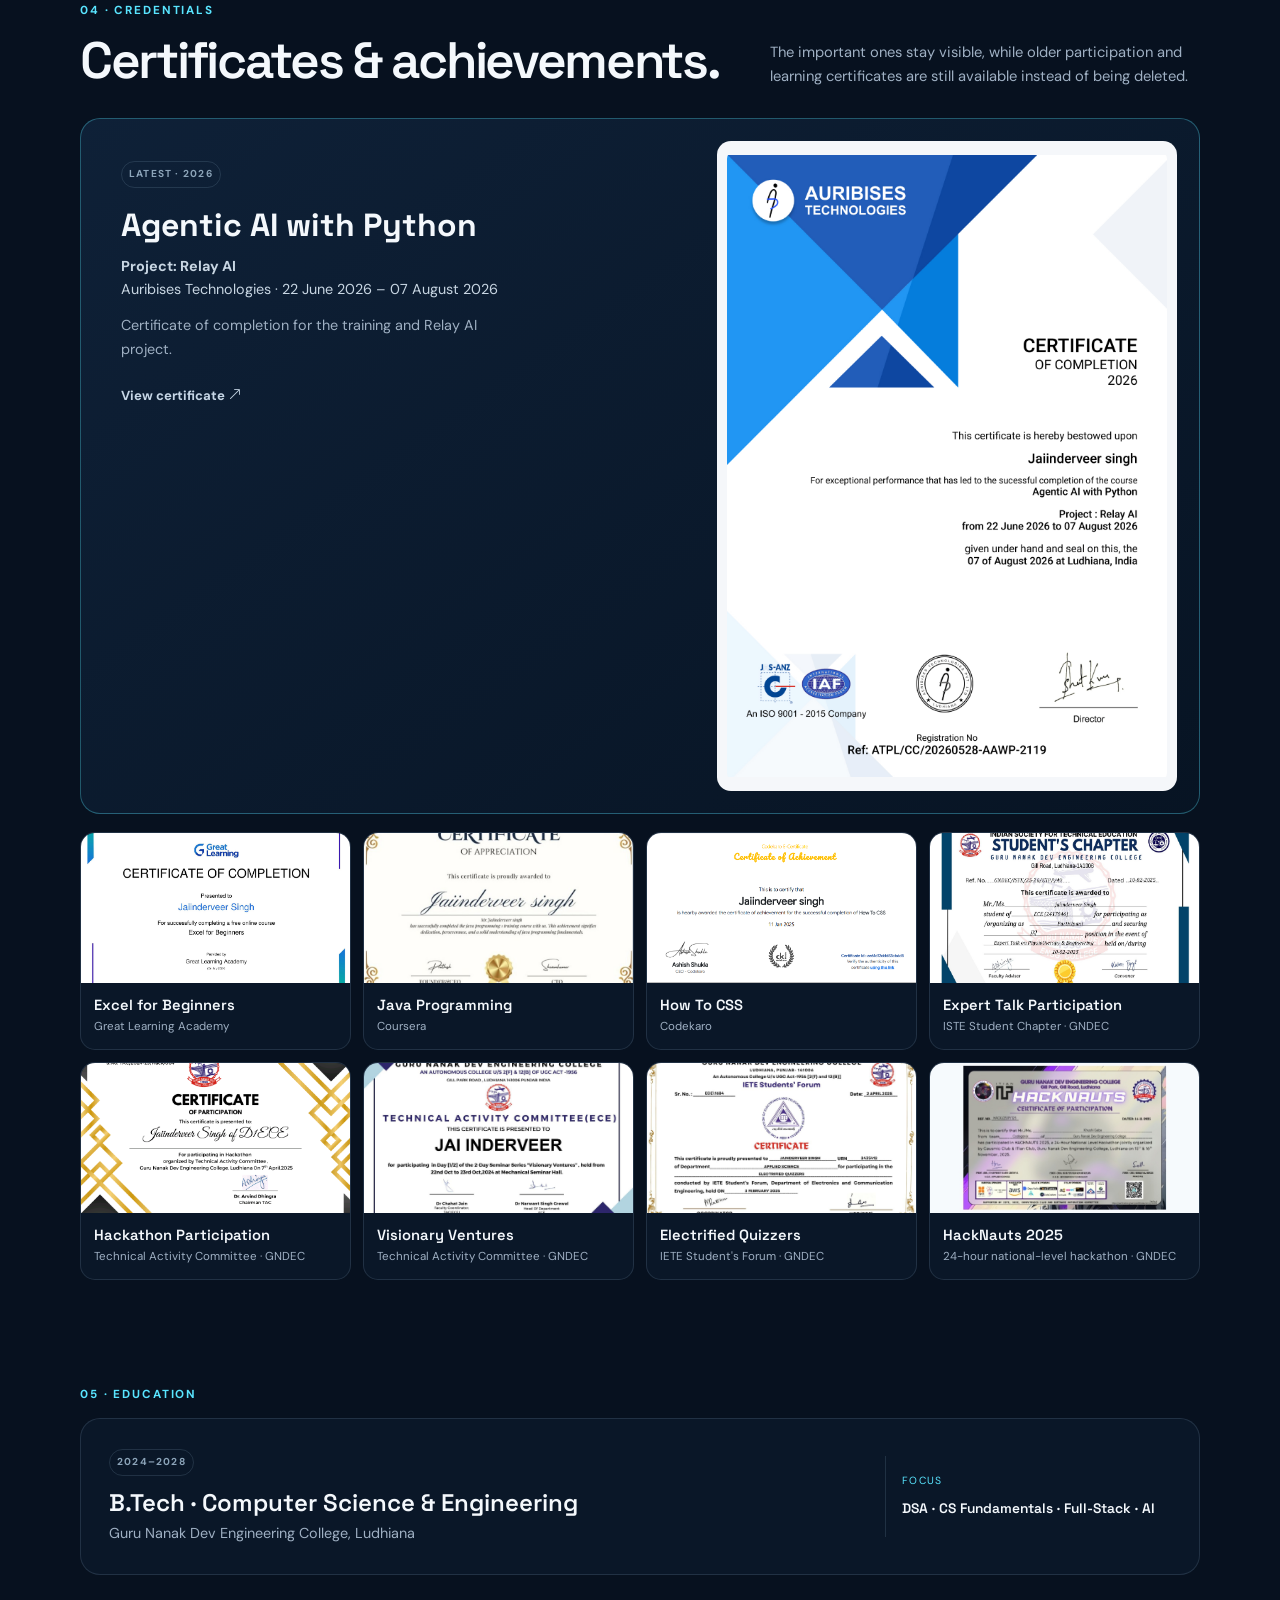
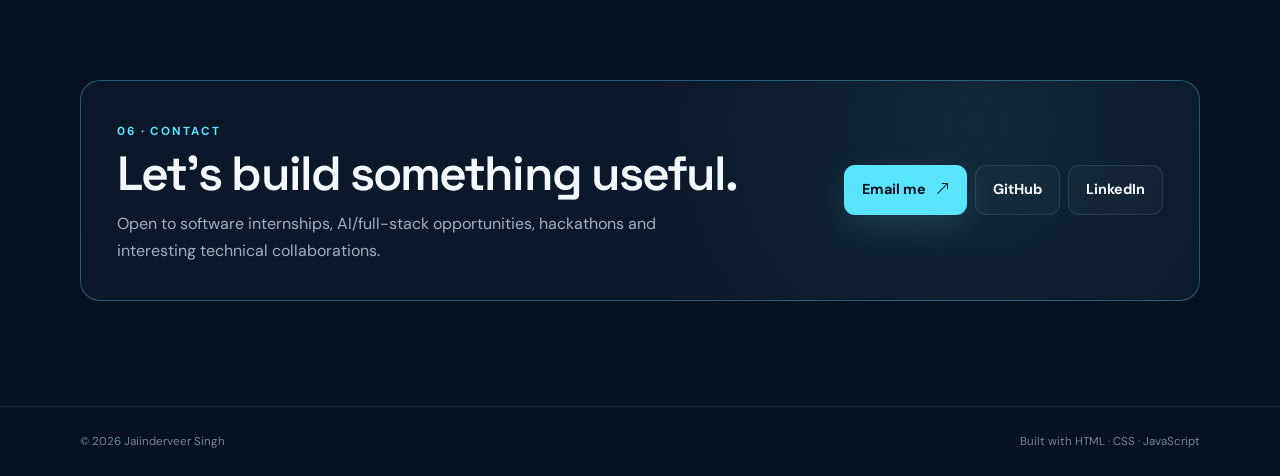
==== commit 59ef11bd: "Fix database skill icon" ====
--- a/index.html
+++ b/index.html
@@ -15,7 +15,7 @@
     <section id="home" class="hero section-shell"><div class="hero-copy"><div class="eyebrow"><span></span> B.Tech CSE · GNDEC Ludhiana</div><h1>Building software that <em>actually works.</em></h1><p class="hero-text">I'm Jaiinderveer Singh — a full-stack and AI-focused CSE student building practical products, from AI agent systems to deployed web applications.</p><div class="hero-actions"><a href="#projects" class="btn btn-primary">View my work <i class="bi bi-arrow-right"></i></a><a href="https://www.linkedin.com/in/jaiinderveer-singh-282a1130b/" target="_blank" rel="noopener" class="btn btn-secondary"><i class="bi bi-linkedin"></i> LinkedIn</a></div><div class="hero-meta"><a href="https://github.com/Jaiinderveer" target="_blank" rel="noopener"><i class="bi bi-github"></i> GitHub</a><a href="mailto:jaiinderveersingh@gmail.com"><i class="bi bi-envelope"></i> Email</a><span><i class="bi bi-code-slash"></i> C++ · React · FastAPI · Python</span></div></div><div class="hero-visual"><div class="visual-glow"></div><div class="profile-frame"><img src="assets/images/profile.jpg" alt="Jaiinderveer Singh" class="profile-pic"></div><div class="floating-card card-project"><span class="status-dot"></span><div><strong>Currently building</strong><small>AI + Full-Stack Systems</small></div></div><div class="floating-card card-dsa"><strong>165+</strong><small>A2Z DSA problems</small></div></div></section>
     <section class="quick-stats section-shell"><div><strong>2</strong><span>Featured projects</span></div><div><strong>AI</strong><span>Agentic systems</span></div><div><strong>2026</strong><span>Agentic AI training</span></div><div><strong>CSE</strong><span>GNDEC Ludhiana</span></div></section>
     <section id="projects" class="section-shell section-block"><div class="section-label">01 · SELECTED WORK</div><div class="section-heading"><h2>Projects I can defend in an interview.</h2><p>Not tutorial clones — projects where I had to connect systems, debug failures and get the application working end-to-end.</p></div><div class="project-grid"><article class="project-card featured"><div class="project-top"><span class="project-index">01</span><span class="project-type">AI SYSTEM</span></div><h3>Relay AI</h3><p>AI-powered task delegation and calling platform connecting users, tasks, contacts, agents and real phone conversations in one workflow.</p><ul class="feature-list"><li>AI task delegation & workflow automation</li><li>ElevenLabs + Twilio phone calling</li><li>Call monitoring & conversation transcripts</li><li>React frontend + FastAPI backend</li></ul><div class="tags"><span>React</span><span>FastAPI</span><span>Python</span><span>MongoDB</span><span>ElevenLabs</span><span>Twilio</span></div><div class="project-links"><a class="btn btn-primary small" href="https://github.com/Jaiinderveer/relayai-frontend" target="_blank" rel="noopener">Frontend <i class="bi bi-arrow-up-right"></i></a><a class="text-link" href="https://github.com/Jaiinderveer/relayai-backend" target="_blank" rel="noopener">Backend <i class="bi bi-arrow-up-right"></i></a></div></article><article class="project-card featured"><div class="project-top"><span class="project-index">02</span><span class="project-type">FULL-STACK</span></div><h3>BookHive</h3><p>Smart Library Management System built as a complete web application rather than a basic CRUD demo.</p><ul class="feature-list"><li>Authentication & protected workflows</li><li>Book, member and issue/return management</li><li>Dashboard reporting and library operations</li><li>AI librarian assistant</li></ul><div class="tags"><span>React</span><span>FastAPI</span><span>Python</span><span>MySQL</span><span>REST API</span><span>AI</span></div><div class="project-links"><a class="btn btn-primary small" href="https://github.com/Jaiinderveer/BookHive-frontend" target="_blank" rel="noopener">Frontend <i class="bi bi-arrow-up-right"></i></a><a class="text-link" href="https://github.com/Jaiinderveer/BookHive-backend" target="_blank" rel="noopener">Backend <i class="bi bi-arrow-up-right"></i></a></div></article></div><div class="secondary-projects"><article><span>03</span><div><h3>Delegate AI</h3><p>Training prototype that became the foundation for Relay AI.</p></div><a href="https://github.com/Jaiinderveer/delegateai" target="_blank" rel="noopener">GitHub <i class="bi bi-arrow-up-right"></i></a></article><article><span>04</span><div><h3>Agentic AI Training Diary</h3><p>Day-by-day record of experiments, assignments and learning.</p></div><a href="https://jaiinderveer.github.io/agentic-ai-training-diary/" target="_blank" rel="noopener">Open <i class="bi bi-arrow-up-right"></i></a></article></div></section>
-    <section id="skills" class="section-shell section-block"><div class="section-label">02 · TOOLKIT</div><div class="section-heading"><h2>Tools I actually use.</h2><p>I keep the stack focused instead of listing every technology I've ever touched.</p></div><div class="skills-grid"><div class="skill-card"><span class="skill-icon"><i class="bi bi-code-slash"></i></span><div><h3>Languages</h3><p>C · C++ · Python · JavaScript · Java</p></div></div><div class="skill-card"><span class="skill-icon"><i class="bi bi-window"></i></span><div><h3>Frontend</h3><p>HTML · CSS · JavaScript · React</p></div></div><div class="skill-card"><span class="skill-icon"><i class="bi bi-server"></i></span><div><h3>Backend</h3><p>FastAPI · REST APIs · Authentication · CORS</p></div></div><div class="skill-card"><span class="skill-icon"><i class="bi bi-database"></i></span><div><h3>Databases</h3><p>MySQL · MongoDB</p></div></div><div class="skill-card"><span class="skill-icon"><i class="bi bi-stars"></i></span><div><h3>AI</h3><p>LLMs · Agentic AI · AI API integration · AI workflows</p></div></div><div class="skill-card"><span class="skill-icon"><i class="bi bi-git"></i></span><div><h3>Tools & Deploy</h3><p>Git · GitHub · VS Code · Vercel · Render</p></div></div></div></section>
+    <section id="skills" class="section-shell section-block"><div class="section-label">02 · TOOLKIT</div><div class="section-heading"><h2>Tools I actually use.</h2><p>I keep the stack focused instead of listing every technology I've ever touched.</p></div><div class="skills-grid"><div class="skill-card"><span class="skill-icon"><i class="bi bi-code-slash"></i></span><div><h3>Languages</h3><p>C · C++ · Python · JavaScript · Java</p></div></div><div class="skill-card"><span class="skill-icon"><i class="bi bi-window"></i></span><div><h3>Frontend</h3><p>HTML · CSS · JavaScript · React</p></div></div><div class="skill-card"><span class="skill-icon"><i class="bi bi-server"></i></span><div><h3>Backend</h3><p>FastAPI · REST APIs · Authentication · CORS</p></div></div><div class="skill-card"><span class="skill-icon"><i class="bi bi-hdd-stack"></i></span><div><h3>Databases</h3><p>MySQL · MongoDB</p></div></div><div class="skill-card"><span class="skill-icon"><i class="bi bi-stars"></i></span><div><h3>AI</h3><p>LLMs · Agentic AI · AI API integration · AI workflows</p></div></div><div class="skill-card"><span class="skill-icon"><i class="bi bi-git"></i></span><div><h3>Tools & Deploy</h3><p>Git · GitHub · VS Code · Vercel · Render</p></div></div></div></section>
     <section id="journey" class="section-shell section-block"><div class="section-label">03 · JOURNEY</div><div class="section-heading"><h2>How the work has evolved.</h2><p>From learning fundamentals to building and deploying multi-service applications.</p></div><div class="timeline"><div class="timeline-item"><div class="timeline-date">2026</div><div><span class="timeline-tag">AGENTIC AI</span><h3>Agentic AI with Python · Auribises Technologies</h3><p>Built Delegate AI as a prototype, evolved the idea into Relay AI and completed the training with Relay AI as the project.</p></div></div><div class="timeline-item"><div class="timeline-date">2026</div><div><span class="timeline-tag">FULL-STACK</span><h3>BookHive</h3><p>Built a smart library system while working through authentication, API integration, database workflows, CORS and production deployment.</p></div></div><div class="timeline-item"><div class="timeline-date">2026</div><div><span class="timeline-tag">LEADERSHIP</span><h3>Training & Placement Cell · GNDEC</h3><p>Executive member contributing to placement-related coordination alongside technical development.</p></div></div><div class="timeline-item"><div class="timeline-date">2025</div><div><span class="timeline-tag">HACKATHONS</span><h3>HackNauts 2025 & college tech activities</h3><p>Participated in a 24-hour hackathon and continued building projects alongside academic work.</p></div></div></div></section>
     <section id="certificates" class="section-shell section-block"><div class="section-label">04 · CREDENTIALS</div><div class="section-heading"><h2>Certificates & achievements.</h2><p>The important ones stay visible, while older participation and learning certificates are still available instead of being deleted.</p></div><div class="certificate-feature"><div class="certificate-copy"><span class="featured-badge">LATEST · 2026</span><h3>Agentic AI with Python</h3><p><strong>Project: Relay AI</strong><br>Auribises Technologies · 22 June 2026 – 07 August 2026</p><p class="muted">Certificate of completion for the training and Relay AI project.</p><a href="assets/images/agentic_ai_certificate.png?v=4" target="_blank" rel="noopener" class="text-link">View certificate <i class="bi bi-arrow-up-right"></i></a></div><a href="assets/images/agentic_ai_certificate.png?v=4" target="_blank" rel="noopener" class="certificate-hero" style="display:flex;align-items:center;justify-content:center;overflow:hidden;min-height:0;max-height:none;width:min(100%,460px);justify-self:end;aspect-ratio:1024/1447;padding:10px;border-radius:14px;background:#f5f7fa;"><img src="assets/images/agentic_ai_certificate.png?v=4" alt="Agentic AI with Python completion certificate for Relay AI" style="display:block;width:100%;height:100%;object-fit:contain;border-radius:8px;"></a></div><div class="certificate-grid"><article class="certificate-card"><a href="assets/images/excel_certificate.jpg" target="_blank" rel="noopener"><img src="assets/images/excel_certificate.jpg" alt="Excel for Beginners certificate"></a><div><h3>Excel for Beginners</h3><p>Great Learning Academy</p></div></article><article class="certificate-card"><a href="assets/images/java_certificate.jpg" target="_blank" rel="noopener"><img src="assets/images/java_certificate.jpg" alt="Java Programming certificate"></a><div><h3>Java Programming</h3><p>Coursera</p></div></article><article class="certificate-card"><a href="assets/images/htcss.png" target="_blank" rel="noopener"><img src="assets/images/htcss.png" alt="CSS certificate"></a><div><h3>How To CSS</h3><p>Codekaro</p></div></article><article class="certificate-card"><a href="assets/images/ISTE_Certificate.jpg" target="_blank" rel="noopener"><img src="assets/images/ISTE_Certificate.jpg" alt="ISTE Expert Talk participation certificate"></a><div><h3>Expert Talk Participation</h3><p>ISTE Student Chapter · GNDEC</p></div></article><article class="certificate-card"><a href="assets/images/TAC.jpg" target="_blank" rel="noopener"><img src="assets/images/TAC.jpg" alt="GNDEC hackathon participation certificate"></a><div><h3>Hackathon Participation</h3><p>Technical Activity Committee · GNDEC</p></div></article><article class="certificate-card"><a href="assets/images/TAC2.jpg" target="_blank" rel="noopener"><img src="assets/images/TAC2.jpg" alt="Visionary Ventures seminar certificate"></a><div><h3>Visionary Ventures</h3><p>Technical Activity Committee · GNDEC</p></div></article><article class="certificate-card"><a href="assets/images/IETE.jpg" target="_blank" rel="noopener"><img src="assets/images/IETE.jpg" alt="Electrified Quizzers certificate"></a><div><h3>Electrified Quizzers</h3><p>IETE Student's Forum · GNDEC</p></div></article><article class="certificate-card"><a href="assets/images/hack.jpg" target="_blank" rel="noopener"><img src="assets/images/hack.jpg" alt="HackNauts 2025 participation certificate"></a><div><h3>HackNauts 2025</h3><p>24-hour national-level hackathon · GNDEC</p></div></article></div></section>
     <section class="section-shell section-block education-block"><div class="section-label">05 · EDUCATION</div><div class="education-card"><div><span class="timeline-tag">2024–2028</span><h2>B.Tech · Computer Science & Engineering</h2><p>Guru Nanak Dev Engineering College, Ludhiana</p></div><div class="education-focus"><span>FOCUS</span><strong>DSA · CS Fundamentals · Full-Stack · AI</strong></div></div></section><section id="contact" class="section-shell section-block contact-block"><div class="contact-card"><div><span class="section-label">06 · CONTACT</span><h2>Let's build something useful.</h2><p>Open to software internships, AI/full-stack opportunities, hackathons and interesting technical collaborations.</p></div><div class="contact-actions"><a class="btn btn-primary" href="mailto:jaiinderveersingh@gmail.com">Email me <i class="bi bi-arrow-up-right"></i></a><a class="btn btn-secondary" href="https://github.com/Jaiinderveer" target="_blank" rel="noopener">GitHub</a><a class="btn btn-secondary" href="https://www.linkedin.com/in/jaiinderveer-singh-282a1130b/" target="_blank" rel="noopener">LinkedIn</a></div></div></section>
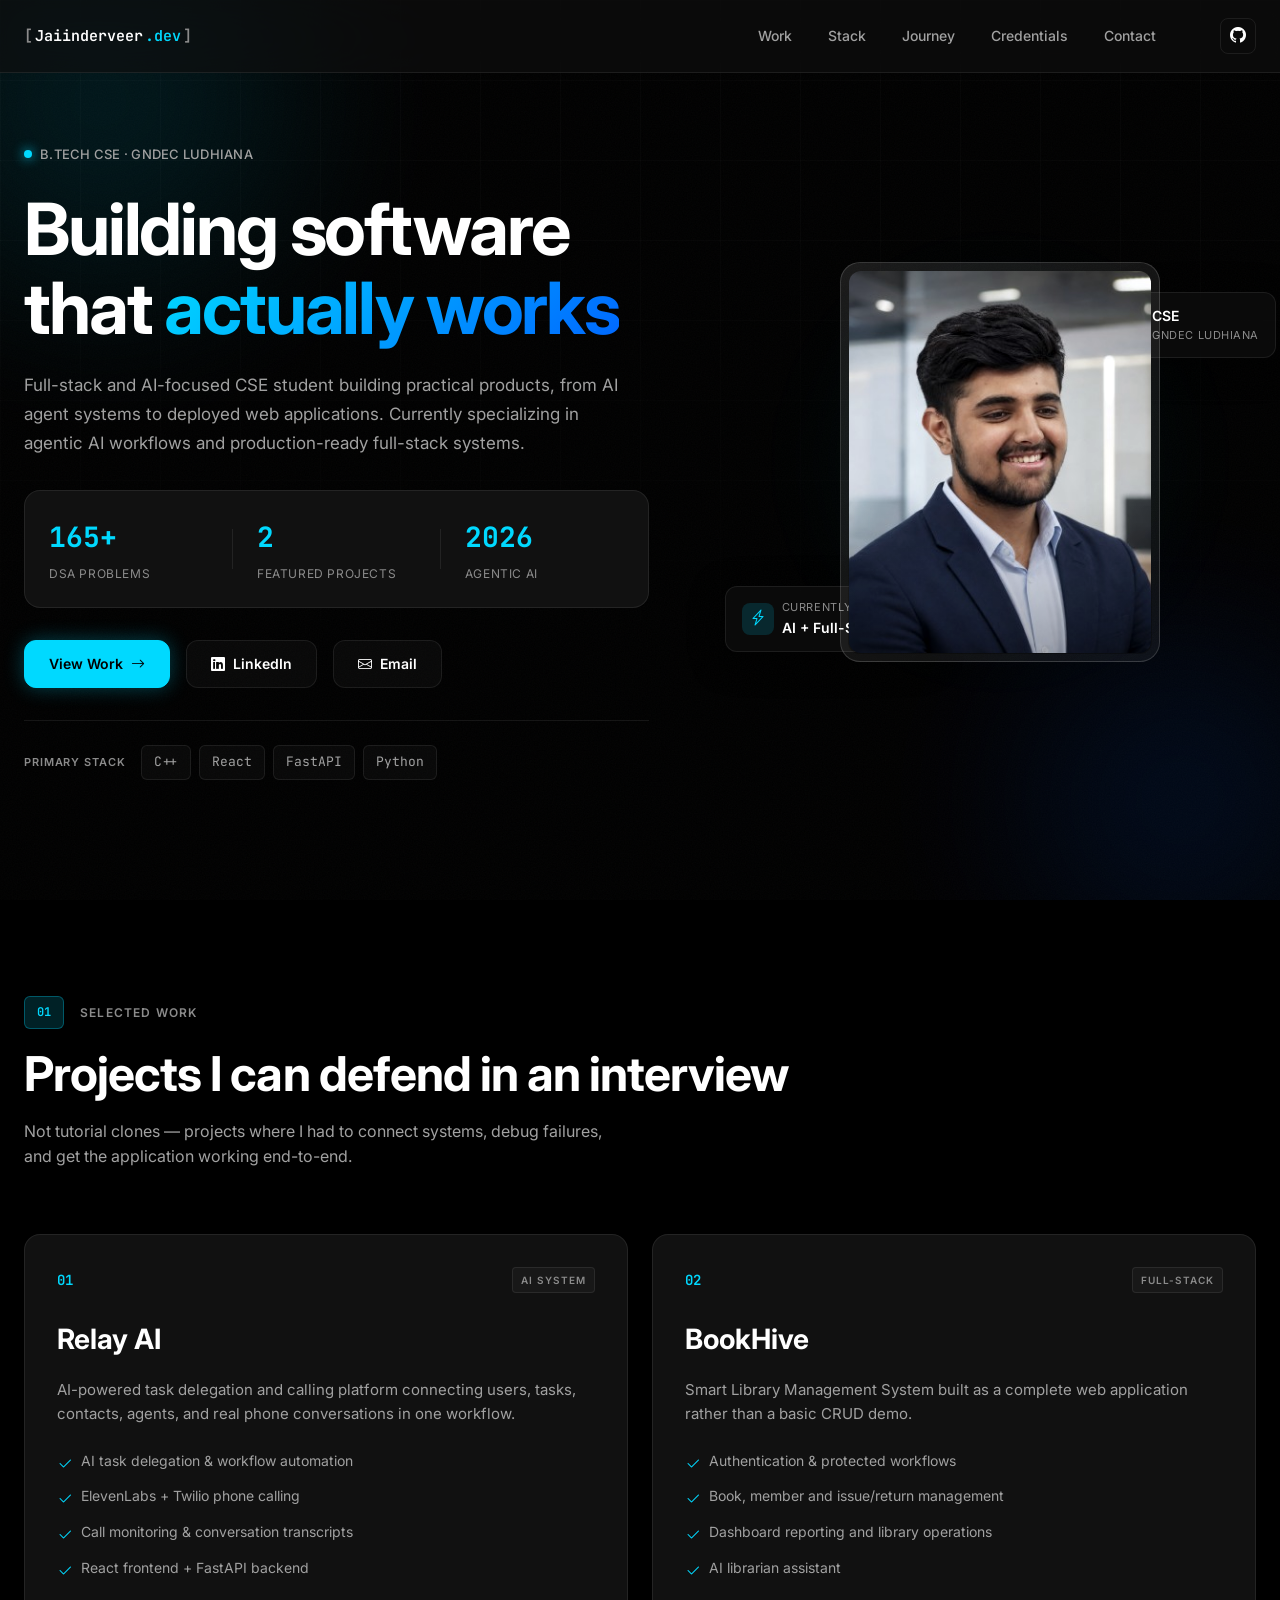
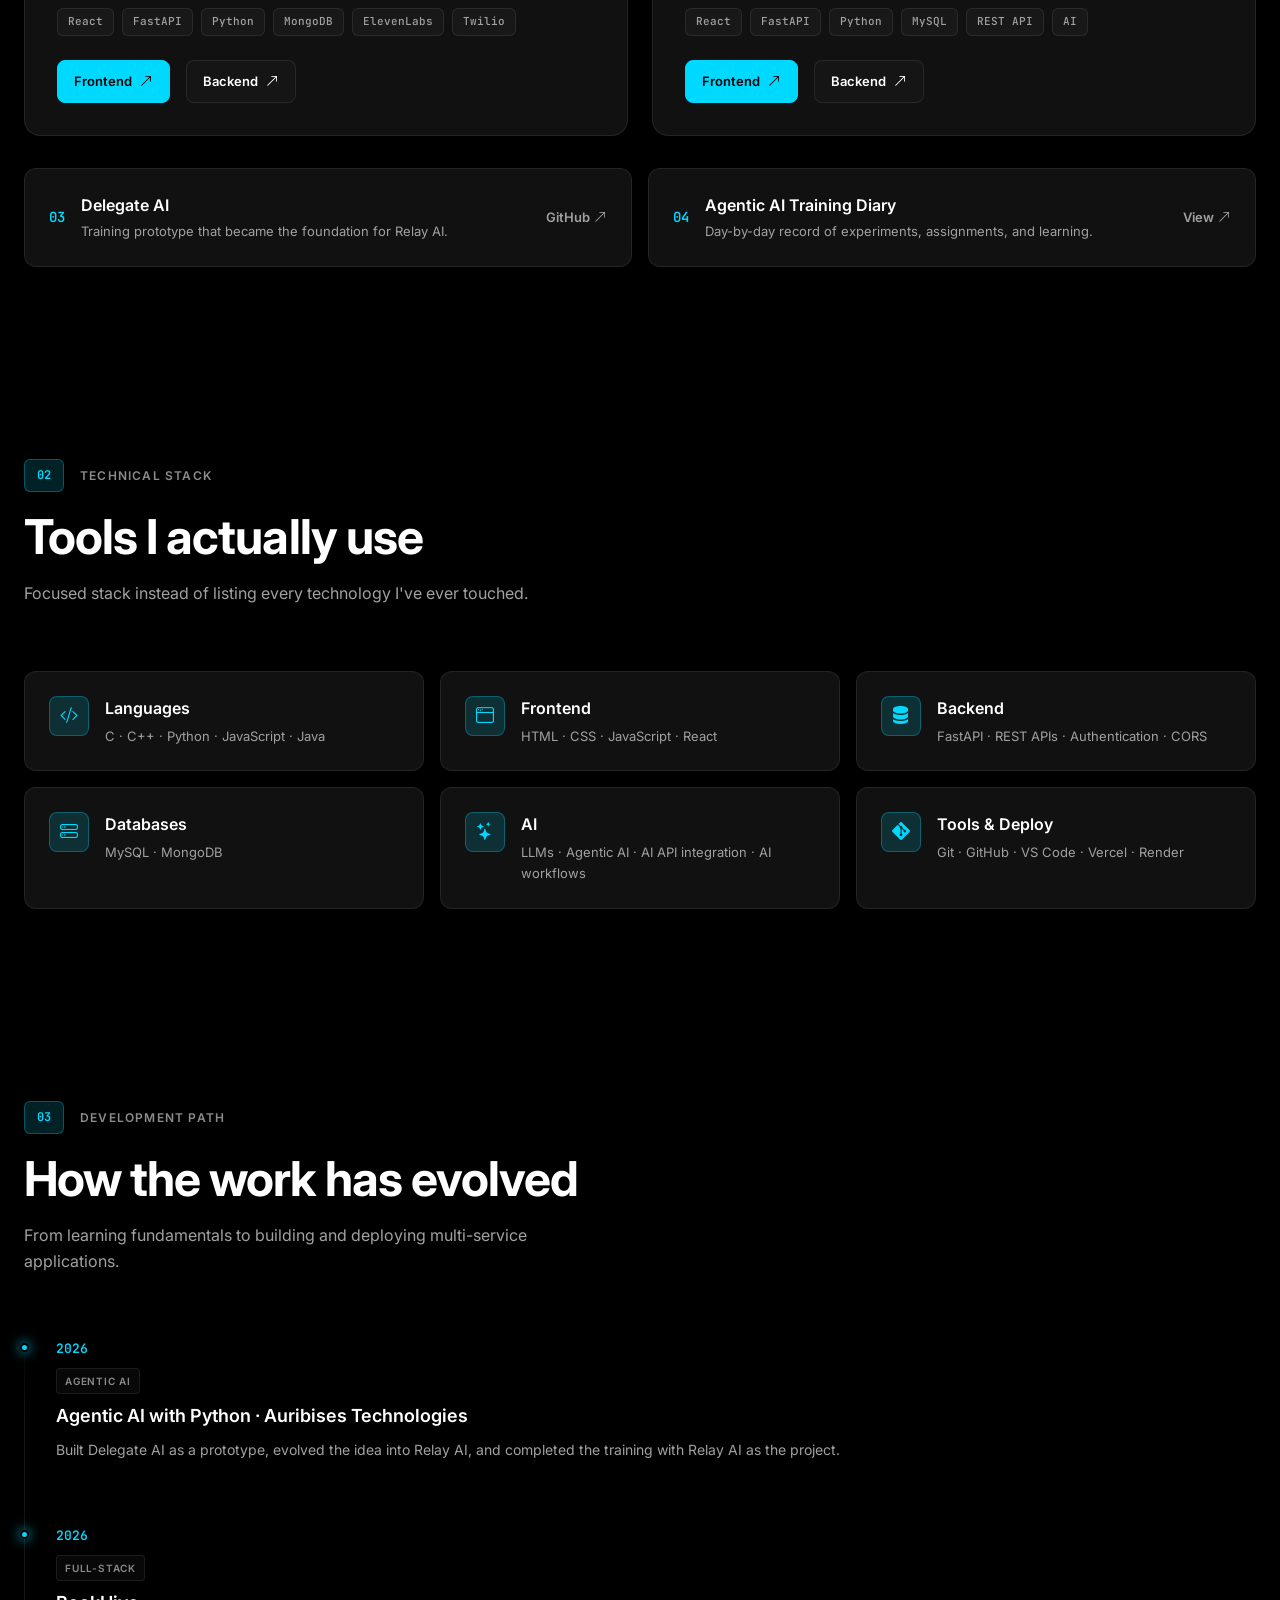
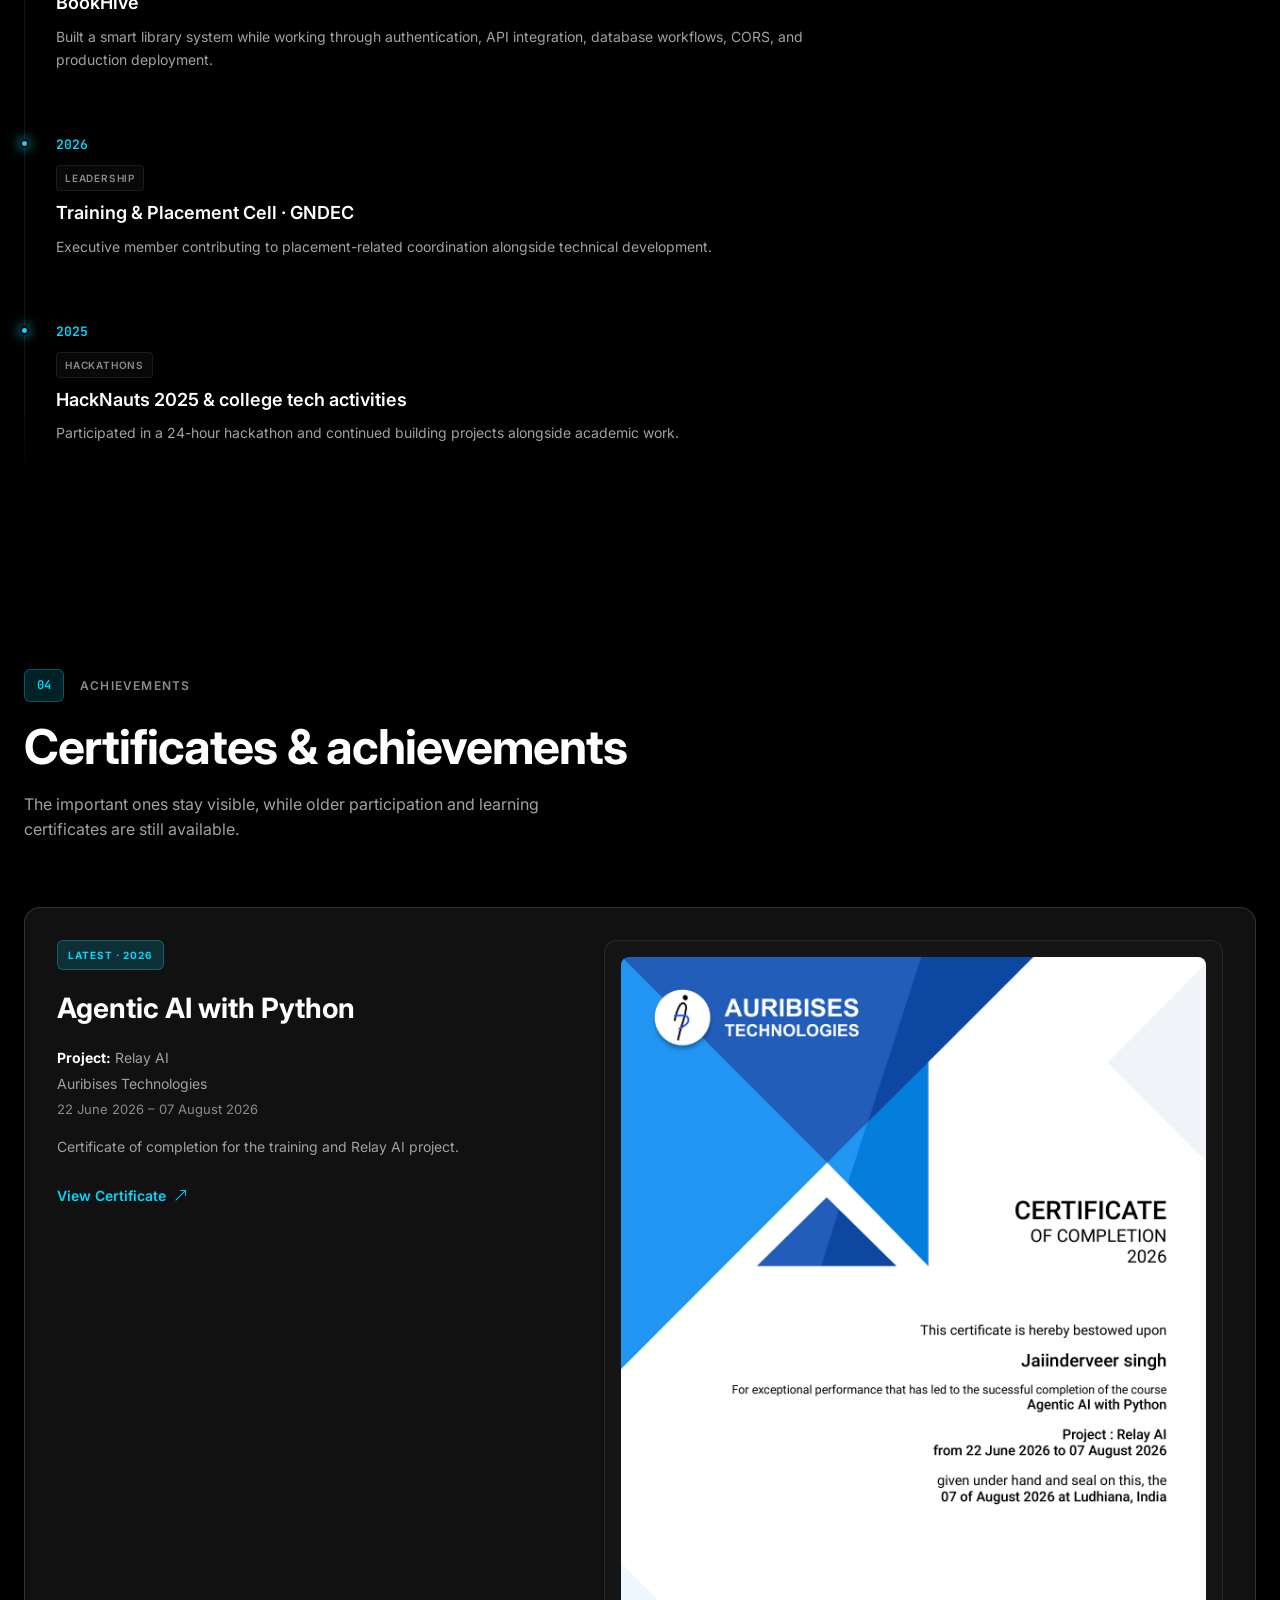
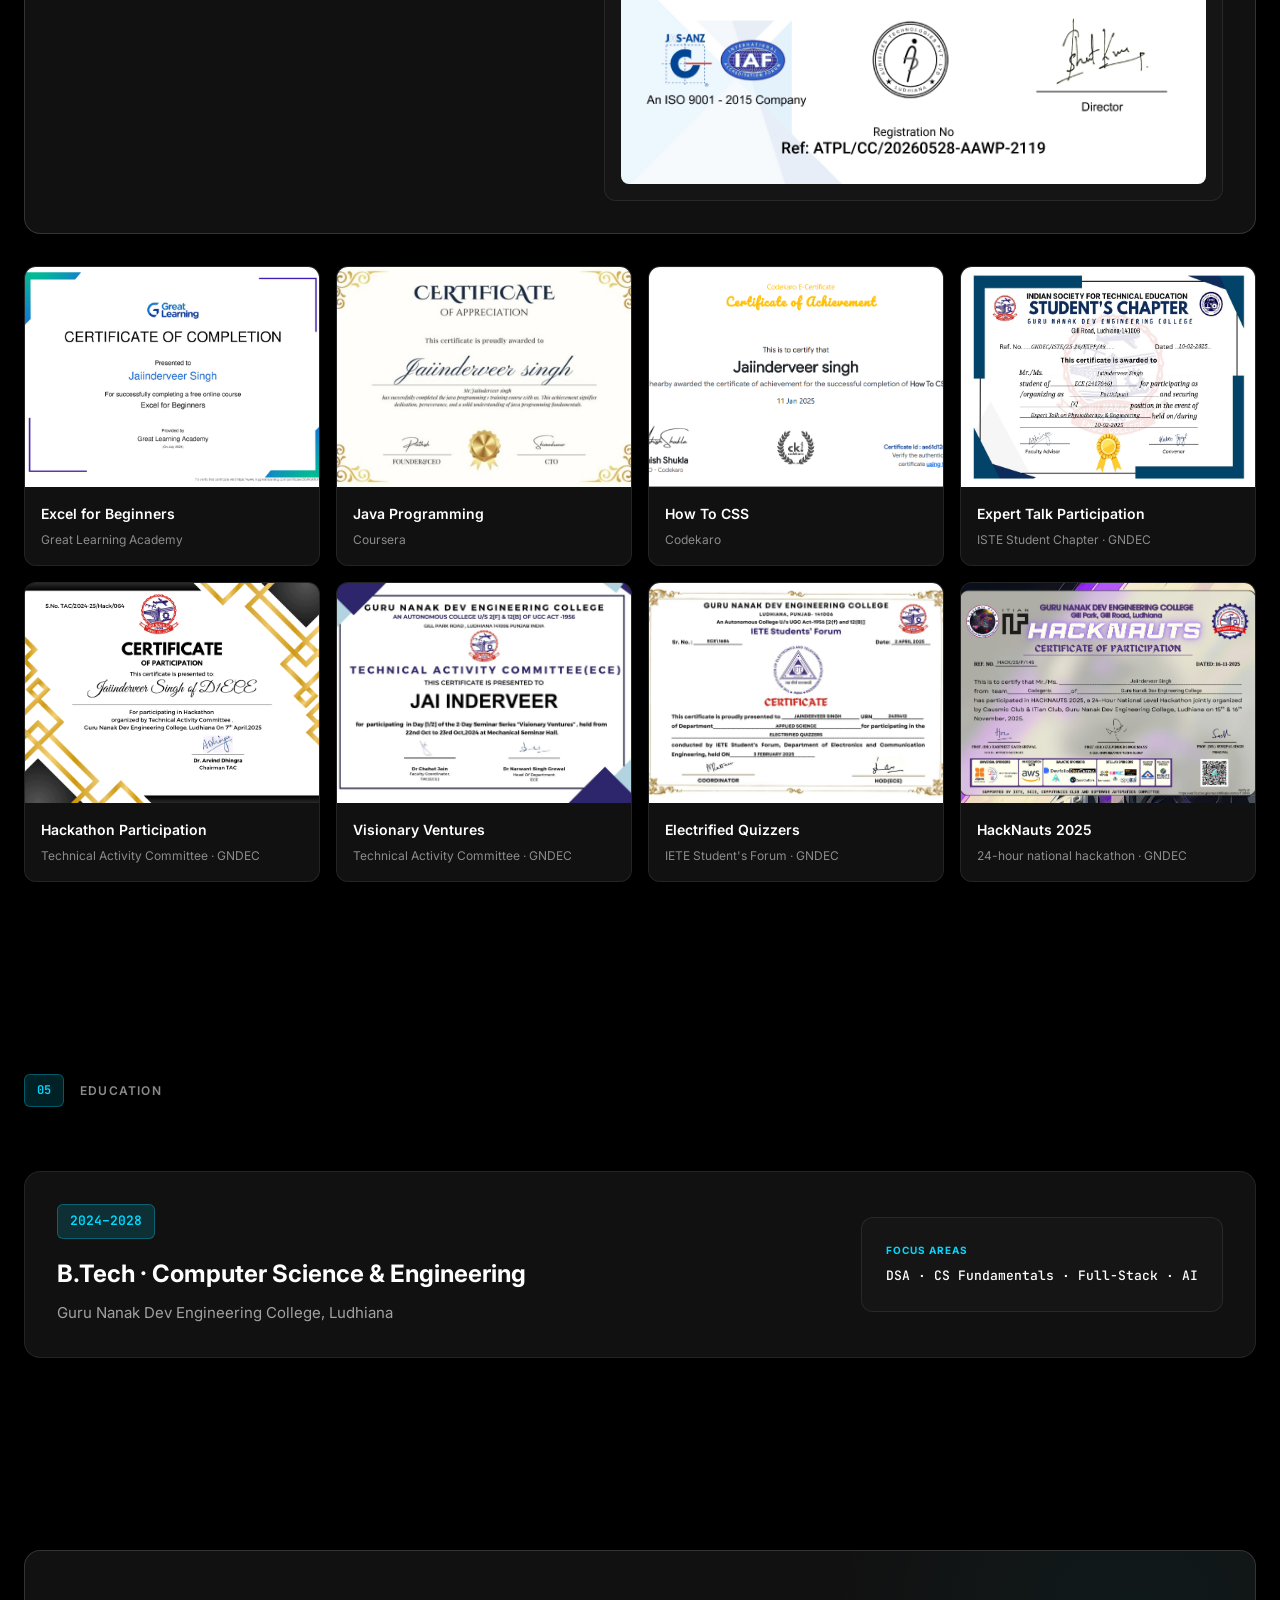
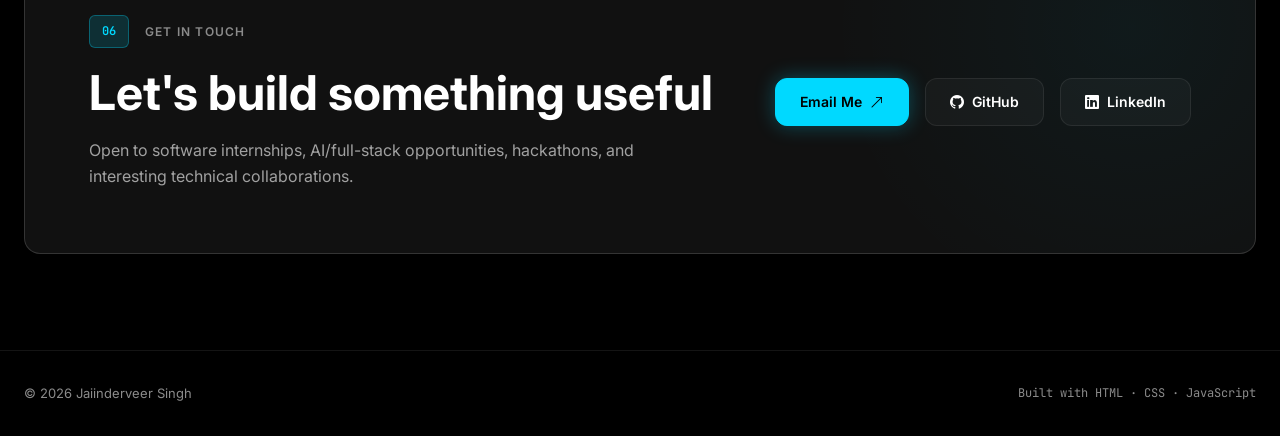
==== commit 926276ab: "Redesign portfolio UI with a darker, layered, premium aesthetic Rebuild the single-page portfolio ar" ====
--- a/index.html
+++ b/index.html
@@ -5,19 +5,621 @@
   <meta name="viewport" content="width=device-width, initial-scale=1.0">
   <title>Jaiinderveer Singh | Full-Stack & AI Developer</title>
   <meta name="description" content="Jaiinderveer Singh — B.Tech CSE student building full-stack applications and AI-powered systems.">
-  <meta name="theme-color" content="#07111f">
-  <link rel="stylesheet" href="assets/styles/portfolio-refresh.css">
-  <link href="https://cdn.jsdelivr.net/npm/bootstrap-icons@1.7.2/font/bootstrap-icons.css" rel="stylesheet">
+  <meta name="theme-color" content="#000000">
+  <link rel="stylesheet" href="assets/styles/future.css">
+  <link rel="preconnect" href="https://fonts.googleapis.com">
+  <link rel="preconnect" href="https://fonts.gstatic.com" crossorigin>
+  <link href="https://fonts.googleapis.com/css2?family=Inter:wght@300;400;500;600;700&family=JetBrains+Mono:wght@400;500;600&display=swap" rel="stylesheet">
+  <link href="https://cdn.jsdelivr.net/npm/bootstrap-icons@1.11.3/font/bootstrap-icons.css" rel="stylesheet">
 </head>
 <body>
-  <nav class="navbar"><div class="nav-container"><a href="#home" class="logo">Jaiinderveer<span>.dev</span></a><div class="nav-menu"><a href="#projects" class="nav-link">Projects</a><a href="#skills" class="nav-link">Skills</a><a href="#journey" class="nav-link">Journey</a><a href="#certificates" class="nav-link">Certificates</a><a href="#contact" class="nav-link">Contact</a></div><a class="nav-github" href="https://github.com/Jaiinderveer" target="_blank" rel="noopener"><i class="bi bi-github"></i></a></div></nav>
+  <!-- Background layers -->
+  <div class="bg-grain"></div>
+  <div class="bg-grid"></div>
+  <div class="bg-gradient-orbs">
+    <div class="orb orb-1"></div>
+    <div class="orb orb-2"></div>
+  </div>
+
+  <!-- Navigation -->
+  <nav class="nav">
+    <div class="nav-container">
+      <a href="#home" class="nav-logo">
+        <span class="logo-bracket">[</span>
+        <span class="logo-text">Jaiinderveer</span>
+        <span class="logo-accent">.dev</span>
+        <span class="logo-bracket">]</span>
+      </a>
+      <div class="nav-links">
+        <a href="#work" class="nav-link">Work</a>
+        <a href="#stack" class="nav-link">Stack</a>
+        <a href="#journey" class="nav-link">Journey</a>
+        <a href="#credentials" class="nav-link">Credentials</a>
+        <a href="#contact" class="nav-link">Contact</a>
+      </div>
+      <a href="https://github.com/Jaiinderveer" target="_blank" rel="noopener" class="nav-github">
+        <i class="bi bi-github"></i>
+      </a>
+    </div>
+  </nav>
+
   <main>
-    <section id="home" class="hero section-shell"><div class="hero-copy"><div class="eyebrow"><span></span> B.Tech CSE · GNDEC Ludhiana</div><h1>Building software that <em>actually works.</em></h1><p class="hero-text">I'm Jaiinderveer Singh — a full-stack and AI-focused CSE student building practical products, from AI agent systems to deployed web applications.</p><div class="hero-actions"><a href="#projects" class="btn btn-primary">View my work <i class="bi bi-arrow-right"></i></a><a href="https://www.linkedin.com/in/jaiinderveer-singh-282a1130b/" target="_blank" rel="noopener" class="btn btn-secondary"><i class="bi bi-linkedin"></i> LinkedIn</a></div><div class="hero-meta"><a href="https://github.com/Jaiinderveer" target="_blank" rel="noopener"><i class="bi bi-github"></i> GitHub</a><a href="mailto:jaiinderveersingh@gmail.com"><i class="bi bi-envelope"></i> Email</a><span><i class="bi bi-code-slash"></i> C++ · React · FastAPI · Python</span></div></div><div class="hero-visual"><div class="visual-glow"></div><div class="profile-frame"><img src="assets/images/profile.jpg" alt="Jaiinderveer Singh" class="profile-pic"></div><div class="floating-card card-project"><span class="status-dot"></span><div><strong>Currently building</strong><small>AI + Full-Stack Systems</small></div></div><div class="floating-card card-dsa"><strong>165+</strong><small>A2Z DSA problems</small></div></div></section>
-    <section class="quick-stats section-shell"><div><strong>2</strong><span>Featured projects</span></div><div><strong>AI</strong><span>Agentic systems</span></div><div><strong>2026</strong><span>Agentic AI training</span></div><div><strong>CSE</strong><span>GNDEC Ludhiana</span></div></section>
-    <section id="projects" class="section-shell section-block"><div class="section-label">01 · SELECTED WORK</div><div class="section-heading"><h2>Projects I can defend in an interview.</h2><p>Not tutorial clones — projects where I had to connect systems, debug failures and get the application working end-to-end.</p></div><div class="project-grid"><article class="project-card featured"><div class="project-top"><span class="project-index">01</span><span class="project-type">AI SYSTEM</span></div><h3>Relay AI</h3><p>AI-powered task delegation and calling platform connecting users, tasks, contacts, agents and real phone conversations in one workflow.</p><ul class="feature-list"><li>AI task delegation & workflow automation</li><li>ElevenLabs + Twilio phone calling</li><li>Call monitoring & conversation transcripts</li><li>React frontend + FastAPI backend</li></ul><div class="tags"><span>React</span><span>FastAPI</span><span>Python</span><span>MongoDB</span><span>ElevenLabs</span><span>Twilio</span></div><div class="project-links"><a class="btn btn-primary small" href="https://github.com/Jaiinderveer/relayai-frontend" target="_blank" rel="noopener">Frontend <i class="bi bi-arrow-up-right"></i></a><a class="text-link" href="https://github.com/Jaiinderveer/relayai-backend" target="_blank" rel="noopener">Backend <i class="bi bi-arrow-up-right"></i></a></div></article><article class="project-card featured"><div class="project-top"><span class="project-index">02</span><span class="project-type">FULL-STACK</span></div><h3>BookHive</h3><p>Smart Library Management System built as a complete web application rather than a basic CRUD demo.</p><ul class="feature-list"><li>Authentication & protected workflows</li><li>Book, member and issue/return management</li><li>Dashboard reporting and library operations</li><li>AI librarian assistant</li></ul><div class="tags"><span>React</span><span>FastAPI</span><span>Python</span><span>MySQL</span><span>REST API</span><span>AI</span></div><div class="project-links"><a class="btn btn-primary small" href="https://github.com/Jaiinderveer/BookHive-frontend" target="_blank" rel="noopener">Frontend <i class="bi bi-arrow-up-right"></i></a><a class="text-link" href="https://github.com/Jaiinderveer/BookHive-backend" target="_blank" rel="noopener">Backend <i class="bi bi-arrow-up-right"></i></a></div></article></div><div class="secondary-projects"><article><span>03</span><div><h3>Delegate AI</h3><p>Training prototype that became the foundation for Relay AI.</p></div><a href="https://github.com/Jaiinderveer/delegateai" target="_blank" rel="noopener">GitHub <i class="bi bi-arrow-up-right"></i></a></article><article><span>04</span><div><h3>Agentic AI Training Diary</h3><p>Day-by-day record of experiments, assignments and learning.</p></div><a href="https://jaiinderveer.github.io/agentic-ai-training-diary/" target="_blank" rel="noopener">Open <i class="bi bi-arrow-up-right"></i></a></article></div></section>
-    <section id="skills" class="section-shell section-block"><div class="section-label">02 · TOOLKIT</div><div class="section-heading"><h2>Tools I actually use.</h2><p>I keep the stack focused instead of listing every technology I've ever touched.</p></div><div class="skills-grid"><div class="skill-card"><span class="skill-icon"><i class="bi bi-code-slash"></i></span><div><h3>Languages</h3><p>C · C++ · Python · JavaScript · Java</p></div></div><div class="skill-card"><span class="skill-icon"><i class="bi bi-window"></i></span><div><h3>Frontend</h3><p>HTML · CSS · JavaScript · React</p></div></div><div class="skill-card"><span class="skill-icon"><i class="bi bi-server"></i></span><div><h3>Backend</h3><p>FastAPI · REST APIs · Authentication · CORS</p></div></div><div class="skill-card"><span class="skill-icon"><i class="bi bi-hdd-stack"></i></span><div><h3>Databases</h3><p>MySQL · MongoDB</p></div></div><div class="skill-card"><span class="skill-icon"><i class="bi bi-stars"></i></span><div><h3>AI</h3><p>LLMs · Agentic AI · AI API integration · AI workflows</p></div></div><div class="skill-card"><span class="skill-icon"><i class="bi bi-git"></i></span><div><h3>Tools & Deploy</h3><p>Git · GitHub · VS Code · Vercel · Render</p></div></div></div></section>
-    <section id="journey" class="section-shell section-block"><div class="section-label">03 · JOURNEY</div><div class="section-heading"><h2>How the work has evolved.</h2><p>From learning fundamentals to building and deploying multi-service applications.</p></div><div class="timeline"><div class="timeline-item"><div class="timeline-date">2026</div><div><span class="timeline-tag">AGENTIC AI</span><h3>Agentic AI with Python · Auribises Technologies</h3><p>Built Delegate AI as a prototype, evolved the idea into Relay AI and completed the training with Relay AI as the project.</p></div></div><div class="timeline-item"><div class="timeline-date">2026</div><div><span class="timeline-tag">FULL-STACK</span><h3>BookHive</h3><p>Built a smart library system while working through authentication, API integration, database workflows, CORS and production deployment.</p></div></div><div class="timeline-item"><div class="timeline-date">2026</div><div><span class="timeline-tag">LEADERSHIP</span><h3>Training & Placement Cell · GNDEC</h3><p>Executive member contributing to placement-related coordination alongside technical development.</p></div></div><div class="timeline-item"><div class="timeline-date">2025</div><div><span class="timeline-tag">HACKATHONS</span><h3>HackNauts 2025 & college tech activities</h3><p>Participated in a 24-hour hackathon and continued building projects alongside academic work.</p></div></div></div></section>
-    <section id="certificates" class="section-shell section-block"><div class="section-label">04 · CREDENTIALS</div><div class="section-heading"><h2>Certificates & achievements.</h2><p>The important ones stay visible, while older participation and learning certificates are still available instead of being deleted.</p></div><div class="certificate-feature"><div class="certificate-copy"><span class="featured-badge">LATEST · 2026</span><h3>Agentic AI with Python</h3><p><strong>Project: Relay AI</strong><br>Auribises Technologies · 22 June 2026 – 07 August 2026</p><p class="muted">Certificate of completion for the training and Relay AI project.</p><a href="assets/images/agentic_ai_certificate.png?v=4" target="_blank" rel="noopener" class="text-link">View certificate <i class="bi bi-arrow-up-right"></i></a></div><a href="assets/images/agentic_ai_certificate.png?v=4" target="_blank" rel="noopener" class="certificate-hero" style="display:flex;align-items:center;justify-content:center;overflow:hidden;min-height:0;max-height:none;width:min(100%,460px);justify-self:end;aspect-ratio:1024/1447;padding:10px;border-radius:14px;background:#f5f7fa;"><img src="assets/images/agentic_ai_certificate.png?v=4" alt="Agentic AI with Python completion certificate for Relay AI" style="display:block;width:100%;height:100%;object-fit:contain;border-radius:8px;"></a></div><div class="certificate-grid"><article class="certificate-card"><a href="assets/images/excel_certificate.jpg" target="_blank" rel="noopener"><img src="assets/images/excel_certificate.jpg" alt="Excel for Beginners certificate"></a><div><h3>Excel for Beginners</h3><p>Great Learning Academy</p></div></article><article class="certificate-card"><a href="assets/images/java_certificate.jpg" target="_blank" rel="noopener"><img src="assets/images/java_certificate.jpg" alt="Java Programming certificate"></a><div><h3>Java Programming</h3><p>Coursera</p></div></article><article class="certificate-card"><a href="assets/images/htcss.png" target="_blank" rel="noopener"><img src="assets/images/htcss.png" alt="CSS certificate"></a><div><h3>How To CSS</h3><p>Codekaro</p></div></article><article class="certificate-card"><a href="assets/images/ISTE_Certificate.jpg" target="_blank" rel="noopener"><img src="assets/images/ISTE_Certificate.jpg" alt="ISTE Expert Talk participation certificate"></a><div><h3>Expert Talk Participation</h3><p>ISTE Student Chapter · GNDEC</p></div></article><article class="certificate-card"><a href="assets/images/TAC.jpg" target="_blank" rel="noopener"><img src="assets/images/TAC.jpg" alt="GNDEC hackathon participation certificate"></a><div><h3>Hackathon Participation</h3><p>Technical Activity Committee · GNDEC</p></div></article><article class="certificate-card"><a href="assets/images/TAC2.jpg" target="_blank" rel="noopener"><img src="assets/images/TAC2.jpg" alt="Visionary Ventures seminar certificate"></a><div><h3>Visionary Ventures</h3><p>Technical Activity Committee · GNDEC</p></div></article><article class="certificate-card"><a href="assets/images/IETE.jpg" target="_blank" rel="noopener"><img src="assets/images/IETE.jpg" alt="Electrified Quizzers certificate"></a><div><h3>Electrified Quizzers</h3><p>IETE Student's Forum · GNDEC</p></div></article><article class="certificate-card"><a href="assets/images/hack.jpg" target="_blank" rel="noopener"><img src="assets/images/hack.jpg" alt="HackNauts 2025 participation certificate"></a><div><h3>HackNauts 2025</h3><p>24-hour national-level hackathon · GNDEC</p></div></article></div></section>
-    <section class="section-shell section-block education-block"><div class="section-label">05 · EDUCATION</div><div class="education-card"><div><span class="timeline-tag">2024–2028</span><h2>B.Tech · Computer Science & Engineering</h2><p>Guru Nanak Dev Engineering College, Ludhiana</p></div><div class="education-focus"><span>FOCUS</span><strong>DSA · CS Fundamentals · Full-Stack · AI</strong></div></div></section><section id="contact" class="section-shell section-block contact-block"><div class="contact-card"><div><span class="section-label">06 · CONTACT</span><h2>Let's build something useful.</h2><p>Open to software internships, AI/full-stack opportunities, hackathons and interesting technical collaborations.</p></div><div class="contact-actions"><a class="btn btn-primary" href="mailto:jaiinderveersingh@gmail.com">Email me <i class="bi bi-arrow-up-right"></i></a><a class="btn btn-secondary" href="https://github.com/Jaiinderveer" target="_blank" rel="noopener">GitHub</a><a class="btn btn-secondary" href="https://www.linkedin.com/in/jaiinderveer-singh-282a1130b/" target="_blank" rel="noopener">LinkedIn</a></div></div></section>
-  </main><footer><div class="section-shell footer-inner"><span>© 2026 Jaiinderveer Singh</span><span>Built with HTML · CSS · JavaScript</span></div></footer>
-</body></html>
+    <!-- Hero Section -->
+    <section id="home" class="hero">
+      <div class="container">
+        <div class="hero-content">
+          <div class="hero-eyebrow">
+            <span class="status-indicator"></span>
+            <span class="eyebrow-text">B.Tech CSE · GNDEC Ludhiana</span>
+          </div>
+
+          <h1 class="hero-title">
+            Building software that
+            <span class="title-highlight">actually works</span>
+          </h1>
+
+          <p class="hero-description">
+            Full-stack and AI-focused CSE student building practical products, from AI agent systems to deployed web applications. Currently specializing in agentic AI workflows and production-ready full-stack systems.
+          </p>
+
+          <div class="hero-stats">
+            <div class="stat-item">
+              <div class="stat-value">165+</div>
+              <div class="stat-label">DSA Problems</div>
+            </div>
+            <div class="stat-divider"></div>
+            <div class="stat-item">
+              <div class="stat-value">2</div>
+              <div class="stat-label">Featured Projects</div>
+            </div>
+            <div class="stat-divider"></div>
+            <div class="stat-item">
+              <div class="stat-value">2026</div>
+              <div class="stat-label">Agentic AI</div>
+            </div>
+          </div>
+
+          <div class="hero-actions">
+            <a href="#work" class="btn btn-primary">
+              <span>View Work</span>
+              <i class="bi bi-arrow-right"></i>
+            </a>
+            <a href="https://www.linkedin.com/in/jaiinderveer-singh-282a1130b/" target="_blank" rel="noopener" class="btn btn-secondary">
+              <i class="bi bi-linkedin"></i>
+              <span>LinkedIn</span>
+            </a>
+            <a href="mailto:jaiinderveersingh@gmail.com" class="btn btn-secondary">
+              <i class="bi bi-envelope"></i>
+              <span>Email</span>
+            </a>
+          </div>
+
+          <div class="hero-tech-stack">
+            <span class="tech-label">Primary Stack</span>
+            <div class="tech-tags">
+              <span class="tech-tag">C++</span>
+              <span class="tech-tag">React</span>
+              <span class="tech-tag">FastAPI</span>
+              <span class="tech-tag">Python</span>
+            </div>
+          </div>
+        </div>
+
+        <div class="hero-visual">
+          <div class="profile-container">
+            <div class="profile-glow"></div>
+            <div class="profile-frame">
+              <img src="assets/images/profile.jpg" alt="Jaiinderveer Singh" class="profile-image">
+            </div>
+            <div class="profile-overlay"></div>
+          </div>
+
+          <div class="floating-badge badge-1">
+            <div class="badge-icon">
+              <i class="bi bi-lightning-charge"></i>
+            </div>
+            <div class="badge-content">
+              <div class="badge-label">Currently Building</div>
+              <div class="badge-value">AI + Full-Stack</div>
+            </div>
+          </div>
+
+          <div class="floating-badge badge-2">
+            <div class="badge-content">
+              <div class="badge-value">CSE</div>
+              <div class="badge-label">GNDEC Ludhiana</div>
+            </div>
+          </div>
+        </div>
+      </div>
+    </section>
+
+    <!-- Projects Section -->
+    <section id="work" class="section">
+      <div class="container">
+        <div class="section-header">
+          <div class="section-eyebrow">
+            <span class="section-index">01</span>
+            <span class="section-eyebrow-text">Selected Work</span>
+          </div>
+          <h2 class="section-title">Projects I can defend in an interview</h2>
+          <p class="section-description">
+            Not tutorial clones — projects where I had to connect systems, debug failures, and get the application working end-to-end.
+          </p>
+        </div>
+
+        <div class="projects-grid">
+          <!-- Project 1: Relay AI -->
+          <article class="project-card featured">
+            <div class="card-glow"></div>
+            <div class="project-header">
+              <span class="project-number">01</span>
+              <span class="project-type">AI SYSTEM</span>
+            </div>
+
+            <h3 class="project-title">Relay AI</h3>
+            <p class="project-description">
+              AI-powered task delegation and calling platform connecting users, tasks, contacts, agents, and real phone conversations in one workflow.
+            </p>
+
+            <ul class="project-features">
+              <li>
+                <i class="bi bi-check2"></i>
+                <span>AI task delegation & workflow automation</span>
+              </li>
+              <li>
+                <i class="bi bi-check2"></i>
+                <span>ElevenLabs + Twilio phone calling</span>
+              </li>
+              <li>
+                <i class="bi bi-check2"></i>
+                <span>Call monitoring & conversation transcripts</span>
+              </li>
+              <li>
+                <i class="bi bi-check2"></i>
+                <span>React frontend + FastAPI backend</span>
+              </li>
+            </ul>
+
+            <div class="project-tech">
+              <span class="tech-badge">React</span>
+              <span class="tech-badge">FastAPI</span>
+              <span class="tech-badge">Python</span>
+              <span class="tech-badge">MongoDB</span>
+              <span class="tech-badge">ElevenLabs</span>
+              <span class="tech-badge">Twilio</span>
+            </div>
+
+            <div class="project-links">
+              <a href="https://github.com/Jaiinderveer/relayai-frontend" target="_blank" rel="noopener" class="project-link primary">
+                <span>Frontend</span>
+                <i class="bi bi-arrow-up-right"></i>
+              </a>
+              <a href="https://github.com/Jaiinderveer/relayai-backend" target="_blank" rel="noopener" class="project-link">
+                <span>Backend</span>
+                <i class="bi bi-arrow-up-right"></i>
+              </a>
+            </div>
+          </article>
+
+          <!-- Project 2: BookHive -->
+          <article class="project-card featured">
+            <div class="card-glow"></div>
+            <div class="project-header">
+              <span class="project-number">02</span>
+              <span class="project-type">FULL-STACK</span>
+            </div>
+
+            <h3 class="project-title">BookHive</h3>
+            <p class="project-description">
+              Smart Library Management System built as a complete web application rather than a basic CRUD demo.
+            </p>
+
+            <ul class="project-features">
+              <li>
+                <i class="bi bi-check2"></i>
+                <span>Authentication & protected workflows</span>
+              </li>
+              <li>
+                <i class="bi bi-check2"></i>
+                <span>Book, member and issue/return management</span>
+              </li>
+              <li>
+                <i class="bi bi-check2"></i>
+                <span>Dashboard reporting and library operations</span>
+              </li>
+              <li>
+                <i class="bi bi-check2"></i>
+                <span>AI librarian assistant</span>
+              </li>
+            </ul>
+
+            <div class="project-tech">
+              <span class="tech-badge">React</span>
+              <span class="tech-badge">FastAPI</span>
+              <span class="tech-badge">Python</span>
+              <span class="tech-badge">MySQL</span>
+              <span class="tech-badge">REST API</span>
+              <span class="tech-badge">AI</span>
+            </div>
+
+            <div class="project-links">
+              <a href="https://github.com/Jaiinderveer/BookHive-frontend" target="_blank" rel="noopener" class="project-link primary">
+                <span>Frontend</span>
+                <i class="bi bi-arrow-up-right"></i>
+              </a>
+              <a href="https://github.com/Jaiinderveer/BookHive-backend" target="_blank" rel="noopener" class="project-link">
+                <span>Backend</span>
+                <i class="bi bi-arrow-up-right"></i>
+              </a>
+            </div>
+          </article>
+        </div>
+
+        <!-- Secondary Projects -->
+        <div class="secondary-projects">
+          <article class="secondary-project">
+            <span class="secondary-number">03</span>
+            <div class="secondary-content">
+              <h4 class="secondary-title">Delegate AI</h4>
+              <p class="secondary-description">Training prototype that became the foundation for Relay AI.</p>
+            </div>
+            <a href="https://github.com/Jaiinderveer/delegateai" target="_blank" rel="noopener" class="secondary-link">
+              <span>GitHub</span>
+              <i class="bi bi-arrow-up-right"></i>
+            </a>
+          </article>
+
+          <article class="secondary-project">
+            <span class="secondary-number">04</span>
+            <div class="secondary-content">
+              <h4 class="secondary-title">Agentic AI Training Diary</h4>
+              <p class="secondary-description">Day-by-day record of experiments, assignments, and learning.</p>
+            </div>
+            <a href="https://jaiinderveer.github.io/agentic-ai-training-diary/" target="_blank" rel="noopener" class="secondary-link">
+              <span>View</span>
+              <i class="bi bi-arrow-up-right"></i>
+            </a>
+          </article>
+        </div>
+      </div>
+    </section>
+
+    <!-- Skills Section -->
+    <section id="stack" class="section">
+      <div class="container">
+        <div class="section-header">
+          <div class="section-eyebrow">
+            <span class="section-index">02</span>
+            <span class="section-eyebrow-text">Technical Stack</span>
+          </div>
+          <h2 class="section-title">Tools I actually use</h2>
+          <p class="section-description">
+            Focused stack instead of listing every technology I've ever touched.
+          </p>
+        </div>
+
+        <div class="skills-grid">
+          <div class="skill-card">
+            <div class="skill-icon">
+              <i class="bi bi-code-slash"></i>
+            </div>
+            <div class="skill-content">
+              <h3 class="skill-title">Languages</h3>
+              <p class="skill-list">C · C++ · Python · JavaScript · Java</p>
+            </div>
+          </div>
+
+          <div class="skill-card">
+            <div class="skill-icon">
+              <i class="bi bi-window"></i>
+            </div>
+            <div class="skill-content">
+              <h3 class="skill-title">Frontend</h3>
+              <p class="skill-list">HTML · CSS · JavaScript · React</p>
+            </div>
+          </div>
+
+          <div class="skill-card">
+            <div class="skill-icon">
+              <i class="bi bi-server"></i>
+            </div>
+            <div class="skill-content">
+              <h3 class="skill-title">Backend</h3>
+              <p class="skill-list">FastAPI · REST APIs · Authentication · CORS</p>
+            </div>
+          </div>
+
+          <div class="skill-card">
+            <div class="skill-icon">
+              <i class="bi bi-hdd-stack"></i>
+            </div>
+            <div class="skill-content">
+              <h3 class="skill-title">Databases</h3>
+              <p class="skill-list">MySQL · MongoDB</p>
+            </div>
+          </div>
+
+          <div class="skill-card">
+            <div class="skill-icon">
+              <i class="bi bi-stars"></i>
+            </div>
+            <div class="skill-content">
+              <h3 class="skill-title">AI</h3>
+              <p class="skill-list">LLMs · Agentic AI · AI API integration · AI workflows</p>
+            </div>
+          </div>
+
+          <div class="skill-card">
+            <div class="skill-icon">
+              <i class="bi bi-git"></i>
+            </div>
+            <div class="skill-content">
+              <h3 class="skill-title">Tools & Deploy</h3>
+              <p class="skill-list">Git · GitHub · VS Code · Vercel · Render</p>
+            </div>
+          </div>
+        </div>
+      </div>
+    </section>
+
+    <!-- Journey Section -->
+    <section id="journey" class="section">
+      <div class="container">
+        <div class="section-header">
+          <div class="section-eyebrow">
+            <span class="section-index">03</span>
+            <span class="section-eyebrow-text">Development Path</span>
+          </div>
+          <h2 class="section-title">How the work has evolved</h2>
+          <p class="section-description">
+            From learning fundamentals to building and deploying multi-service applications.
+          </p>
+        </div>
+
+        <div class="timeline">
+          <div class="timeline-item">
+            <div class="timeline-marker"></div>
+            <div class="timeline-content">
+              <div class="timeline-date">2026</div>
+              <div class="timeline-tag">AGENTIC AI</div>
+              <h3 class="timeline-title">Agentic AI with Python · Auribises Technologies</h3>
+              <p class="timeline-description">
+                Built Delegate AI as a prototype, evolved the idea into Relay AI, and completed the training with Relay AI as the project.
+              </p>
+            </div>
+          </div>
+
+          <div class="timeline-item">
+            <div class="timeline-marker"></div>
+            <div class="timeline-content">
+              <div class="timeline-date">2026</div>
+              <div class="timeline-tag">FULL-STACK</div>
+              <h3 class="timeline-title">BookHive</h3>
+              <p class="timeline-description">
+                Built a smart library system while working through authentication, API integration, database workflows, CORS, and production deployment.
+              </p>
+            </div>
+          </div>
+
+          <div class="timeline-item">
+            <div class="timeline-marker"></div>
+            <div class="timeline-content">
+              <div class="timeline-date">2026</div>
+              <div class="timeline-tag">LEADERSHIP</div>
+              <h3 class="timeline-title">Training & Placement Cell · GNDEC</h3>
+              <p class="timeline-description">
+                Executive member contributing to placement-related coordination alongside technical development.
+              </p>
+            </div>
+          </div>
+
+          <div class="timeline-item">
+            <div class="timeline-marker"></div>
+            <div class="timeline-content">
+              <div class="timeline-date">2025</div>
+              <div class="timeline-tag">HACKATHONS</div>
+              <h3 class="timeline-title">HackNauts 2025 & college tech activities</h3>
+              <p class="timeline-description">
+                Participated in a 24-hour hackathon and continued building projects alongside academic work.
+              </p>
+            </div>
+          </div>
+        </div>
+      </div>
+    </section>
+
+    <!-- Certificates Section -->
+    <section id="credentials" class="section">
+      <div class="container">
+        <div class="section-header">
+          <div class="section-eyebrow">
+            <span class="section-index">04</span>
+            <span class="section-eyebrow-text">Achievements</span>
+          </div>
+          <h2 class="section-title">Certificates & achievements</h2>
+          <p class="section-description">
+            The important ones stay visible, while older participation and learning certificates are still available.
+          </p>
+        </div>
+
+        <!-- Featured Certificate -->
+        <div class="featured-cert">
+          <div class="featured-cert-content">
+            <span class="featured-badge">LATEST · 2026</span>
+            <h3 class="featured-cert-title">Agentic AI with Python</h3>
+            <div class="featured-cert-meta">
+              <p><strong>Project:</strong> Relay AI</p>
+              <p>Auribises Technologies</p>
+              <p class="cert-date">22 June 2026 – 07 August 2026</p>
+            </div>
+            <p class="featured-cert-description">
+              Certificate of completion for the training and Relay AI project.
+            </p>
+            <a href="assets/images/agentic_ai_certificate.png?v=4" target="_blank" rel="noopener" class="cert-link">
+              <span>View Certificate</span>
+              <i class="bi bi-arrow-up-right"></i>
+            </a>
+          </div>
+          <div class="featured-cert-image">
+            <a href="assets/images/agentic_ai_certificate.png?v=4" target="_blank" rel="noopener">
+              <img src="assets/images/agentic_ai_certificate.png?v=4" alt="Agentic AI with Python certificate">
+            </a>
+          </div>
+        </div>
+
+        <!-- Certificate Grid -->
+        <div class="cert-grid">
+          <article class="cert-card">
+            <a href="assets/images/excel_certificate.jpg" target="_blank" rel="noopener" class="cert-image">
+              <img src="assets/images/excel_certificate.jpg" alt="Excel for Beginners certificate">
+            </a>
+            <div class="cert-info">
+              <h4 class="cert-title">Excel for Beginners</h4>
+              <p class="cert-issuer">Great Learning Academy</p>
+            </div>
+          </article>
+
+          <article class="cert-card">
+            <a href="assets/images/java_certificate.jpg" target="_blank" rel="noopener" class="cert-image">
+              <img src="assets/images/java_certificate.jpg" alt="Java Programming certificate">
+            </a>
+            <div class="cert-info">
+              <h4 class="cert-title">Java Programming</h4>
+              <p class="cert-issuer">Coursera</p>
+            </div>
+          </article>
+
+          <article class="cert-card">
+            <a href="assets/images/htcss.png" target="_blank" rel="noopener" class="cert-image">
+              <img src="assets/images/htcss.png" alt="CSS certificate">
+            </a>
+            <div class="cert-info">
+              <h4 class="cert-title">How To CSS</h4>
+              <p class="cert-issuer">Codekaro</p>
+            </div>
+          </article>
+
+          <article class="cert-card">
+            <a href="assets/images/ISTE_Certificate.jpg" target="_blank" rel="noopener" class="cert-image">
+              <img src="assets/images/ISTE_Certificate.jpg" alt="ISTE Expert Talk certificate">
+            </a>
+            <div class="cert-info">
+              <h4 class="cert-title">Expert Talk Participation</h4>
+              <p class="cert-issuer">ISTE Student Chapter · GNDEC</p>
+            </div>
+          </article>
+
+          <article class="cert-card">
+            <a href="assets/images/TAC.jpg" target="_blank" rel="noopener" class="cert-image">
+              <img src="assets/images/TAC.jpg" alt="Hackathon certificate">
+            </a>
+            <div class="cert-info">
+              <h4 class="cert-title">Hackathon Participation</h4>
+              <p class="cert-issuer">Technical Activity Committee · GNDEC</p>
+            </div>
+          </article>
+
+          <article class="cert-card">
+            <a href="assets/images/TAC2.jpg" target="_blank" rel="noopener" class="cert-image">
+              <img src="assets/images/TAC2.jpg" alt="Visionary Ventures certificate">
+            </a>
+            <div class="cert-info">
+              <h4 class="cert-title">Visionary Ventures</h4>
+              <p class="cert-issuer">Technical Activity Committee · GNDEC</p>
+            </div>
+          </article>
+
+          <article class="cert-card">
+            <a href="assets/images/IETE.jpg" target="_blank" rel="noopener" class="cert-image">
+              <img src="assets/images/IETE.jpg" alt="Electrified Quizzers certificate">
+            </a>
+            <div class="cert-info">
+              <h4 class="cert-title">Electrified Quizzers</h4>
+              <p class="cert-issuer">IETE Student's Forum · GNDEC</p>
+            </div>
+          </article>
+
+          <article class="cert-card">
+            <a href="assets/images/hack.jpg" target="_blank" rel="noopener" class="cert-image">
+              <img src="assets/images/hack.jpg" alt="HackNauts 2025 certificate">
+            </a>
+            <div class="cert-info">
+              <h4 class="cert-title">HackNauts 2025</h4>
+              <p class="cert-issuer">24-hour national hackathon · GNDEC</p>
+            </div>
+          </article>
+        </div>
+      </div>
+    </section>
+
+    <!-- Education Section -->
+    <section class="section">
+      <div class="container">
+        <div class="section-header">
+          <div class="section-eyebrow">
+            <span class="section-index">05</span>
+            <span class="section-eyebrow-text">Education</span>
+          </div>
+        </div>
+
+        <div class="education-card">
+          <div class="education-content">
+            <span class="education-year">2024–2028</span>
+            <h3 class="education-title">B.Tech · Computer Science & Engineering</h3>
+            <p class="education-institution">Guru Nanak Dev Engineering College, Ludhiana</p>
+          </div>
+          <div class="education-focus">
+            <span class="focus-label">FOCUS AREAS</span>
+            <p class="focus-areas">DSA · CS Fundamentals · Full-Stack · AI</p>
+          </div>
+        </div>
+      </div>
+    </section>
+
+    <!-- Contact Section -->
+    <section id="contact" class="section section-contact">
+      <div class="container">
+        <div class="contact-card">
+          <div class="contact-content">
+            <div class="section-eyebrow">
+              <span class="section-index">06</span>
+              <span class="section-eyebrow-text">Get In Touch</span>
+            </div>
+            <h2 class="contact-title">Let's build something useful</h2>
+            <p class="contact-description">
+              Open to software internships, AI/full-stack opportunities, hackathons, and interesting technical collaborations.
+            </p>
+          </div>
+          <div class="contact-actions">
+            <a href="mailto:jaiinderveersingh@gmail.com" class="btn btn-primary">
+              <span>Email Me</span>
+              <i class="bi bi-arrow-up-right"></i>
+            </a>
+            <a href="https://github.com/Jaiinderveer" target="_blank" rel="noopener" class="btn btn-secondary">
+              <i class="bi bi-github"></i>
+              <span>GitHub</span>
+            </a>
+            <a href="https://www.linkedin.com/in/jaiinderveer-singh-282a1130b/" target="_blank" rel="noopener" class="btn btn-secondary">
+              <i class="bi bi-linkedin"></i>
+              <span>LinkedIn</span>
+            </a>
+          </div>
+        </div>
+      </div>
+    </section>
+  </main>
+
+  <!-- Footer -->
+  <footer class="footer">
+    <div class="container">
+      <div class="footer-content">
+        <span>© 2026 Jaiinderveer Singh</span>
+        <span class="footer-tech">Built with HTML · CSS · JavaScript</span>
+      </div>
+    </div>
+  </footer>
+
+  <script src="assets/scripts/future.js"></script>
+</body>
+</html>
--- a/assets/styles/future.css
+++ b/assets/styles/future.css
@@ -0,0 +1,1515 @@
+/* ============================================
+   FUTURISTIC PORTFOLIO - 2026
+   ============================================ */
+
+/* ============================================
+   CSS VARIABLES & TOKENS
+   ============================================ */
+
+:root {
+  /* Core Colors */
+  --color-bg: #000000;
+  --color-bg-elevated: #0a0a0a;
+  --color-bg-panel: #0f0f0f;
+  --color-bg-card: #111111;
+
+  /* Text */
+  --color-text-primary: #ffffff;
+  --color-text-secondary: #a1a1a1;
+  --color-text-tertiary: #8b8b8b;
+
+  /* Accent */
+  --color-accent: #00d9ff;
+  --color-accent-dim: #0088aa;
+  --color-accent-glow: rgba(0, 217, 255, 0.15);
+
+  /* Borders */
+  --color-border: rgba(255, 255, 255, 0.08);
+  --color-border-strong: rgba(255, 255, 255, 0.15);
+  --color-border-accent: rgba(0, 217, 255, 0.3);
+
+  /* Overlays */
+  --color-glass-bg: rgba(15, 15, 15, 0.7);
+  --color-glass-border: rgba(255, 255, 255, 0.1);
+
+  /* Shadows */
+  --shadow-sm: 0 2px 8px rgba(0, 0, 0, 0.3);
+  --shadow-md: 0 4px 16px rgba(0, 0, 0, 0.4);
+  --shadow-lg: 0 8px 32px rgba(0, 0, 0, 0.5);
+  --shadow-glow: 0 0 40px rgba(0, 217, 255, 0.15);
+
+  /* Spacing */
+  --space-xs: 4px;
+  --space-sm: 8px;
+  --space-md: 16px;
+  --space-lg: 24px;
+  --space-xl: 32px;
+  --space-2xl: 48px;
+  --space-3xl: 64px;
+  --space-4xl: 96px;
+
+  /* Typography */
+  --font-primary: 'Inter', -apple-system, BlinkMacSystemFont, 'Segoe UI', sans-serif;
+  --font-mono: 'JetBrains Mono', 'Consolas', 'Monaco', monospace;
+
+  /* Layout */
+  --container-max: 1280px;
+  --radius-sm: 8px;
+  --radius-md: 12px;
+  --radius-lg: 16px;
+  --radius-xl: 20px;
+
+  /* Transitions */
+  --transition-fast: 150ms cubic-bezier(0.4, 0, 0.2, 1);
+  --transition-base: 250ms cubic-bezier(0.4, 0, 0.2, 1);
+  --transition-slow: 400ms cubic-bezier(0.4, 0, 0.2, 1);
+}
+
+/* ============================================
+   RESET & BASE
+   ============================================ */
+
+* {
+  box-sizing: border-box;
+  margin: 0;
+  padding: 0;
+}
+
+html {
+  scroll-behavior: smooth;
+  scroll-padding-top: 80px;
+}
+
+body {
+  font-family: var(--font-primary);
+  background: var(--color-bg);
+  color: var(--color-text-primary);
+  line-height: 1.6;
+  -webkit-font-smoothing: antialiased;
+  -moz-osx-font-smoothing: grayscale;
+  overflow-x: hidden;
+  position: relative;
+}
+
+a {
+  color: inherit;
+  text-decoration: none;
+}
+
+img {
+  max-width: 100%;
+  display: block;
+}
+
+/* ============================================
+   BACKGROUND LAYERS
+   ============================================ */
+
+.bg-grain {
+  position: fixed;
+  inset: 0;
+  background-image: url('data:image/svg+xml;utf8,<svg viewBox="0 0 200 200" xmlns="http://www.w3.org/2000/svg"><filter id="noiseFilter"><feTurbulence type="fractalNoise" baseFrequency="3.5" numOctaves="4" stitchTiles="stitch"/></filter><rect width="100%" height="100%" filter="url(%23noiseFilter)"/></svg>');
+  opacity: 0.03;
+  pointer-events: none;
+  z-index: 1;
+}
+
+.bg-grid {
+  position: fixed;
+  inset: 0;
+  background-image:
+    linear-gradient(rgba(255, 255, 255, 0.02) 1px, transparent 1px),
+    linear-gradient(90deg, rgba(255, 255, 255, 0.02) 1px, transparent 1px);
+  background-size: 80px 80px;
+  mask-image: linear-gradient(to bottom, black 20%, transparent 90%);
+  -webkit-mask-image: linear-gradient(to bottom, black 20%, transparent 90%);
+  pointer-events: none;
+  z-index: 1;
+}
+
+.bg-gradient-orbs {
+  position: fixed;
+  inset: 0;
+  pointer-events: none;
+  z-index: 0;
+  overflow: hidden;
+}
+
+.orb {
+  position: absolute;
+  border-radius: 50%;
+  filter: blur(80px);
+  opacity: 0.15;
+  animation: float 20s ease-in-out infinite;
+}
+
+.orb-1 {
+  width: 600px;
+  height: 600px;
+  background: radial-gradient(circle, var(--color-accent) 0%, transparent 70%);
+  top: -200px;
+  left: -200px;
+  animation-delay: 0s;
+}
+
+.orb-2 {
+  width: 500px;
+  height: 500px;
+  background: radial-gradient(circle, #0066ff 0%, transparent 70%);
+  bottom: -150px;
+  right: -150px;
+  animation-delay: -10s;
+}
+
+@keyframes float {
+  0%, 100% {
+    transform: translate(0, 0) scale(1);
+  }
+  33% {
+    transform: translate(30px, -30px) scale(1.1);
+  }
+  66% {
+    transform: translate(-20px, 20px) scale(0.9);
+  }
+}
+
+/* ============================================
+   CONTAINER
+   ============================================ */
+
+.container {
+  max-width: var(--container-max);
+  margin: 0 auto;
+  padding: 0 var(--space-lg);
+  position: relative;
+  z-index: 2;
+}
+
+@media (max-width: 768px) {
+  .container {
+    padding: 0 var(--space-md);
+  }
+}
+
+/* ============================================
+   NAVIGATION
+   ============================================ */
+
+.nav {
+  position: fixed;
+  top: 0;
+  left: 0;
+  right: 0;
+  z-index: 100;
+  background: var(--color-glass-bg);
+  backdrop-filter: blur(20px) saturate(180%);
+  -webkit-backdrop-filter: blur(20px) saturate(180%);
+  border-bottom: 1px solid var(--color-border);
+  transition: all var(--transition-base);
+}
+
+.nav.is-scrolled {
+  background: rgba(0, 0, 0, 0.9);
+  border-bottom-color: rgba(0, 217, 255, 0.2);
+}
+
+.nav-container {
+  max-width: var(--container-max);
+  margin: 0 auto;
+  padding: 0 var(--space-lg);
+  height: 72px;
+  display: flex;
+  align-items: center;
+  gap: var(--space-2xl);
+}
+
+.nav-logo {
+  font-family: var(--font-mono);
+  font-size: 15px;
+  font-weight: 600;
+  display: flex;
+  align-items: center;
+  gap: 2px;
+  transition: all var(--transition-fast);
+  margin-right: auto;
+}
+
+.logo-bracket {
+  color: var(--color-text-tertiary);
+  transition: color var(--transition-fast);
+}
+
+.logo-text {
+  color: var(--color-text-primary);
+}
+
+.logo-accent {
+  color: var(--color-accent);
+}
+
+.nav-logo:hover .logo-bracket {
+  color: var(--color-accent);
+}
+
+.nav-links {
+  display: flex;
+  align-items: center;
+  gap: var(--space-xs);
+}
+
+.nav-link {
+  position: relative;
+  padding: var(--space-sm) var(--space-md);
+  font-size: 14px;
+  font-weight: 500;
+  color: var(--color-text-secondary);
+  border-radius: var(--radius-sm);
+  transition: all var(--transition-fast);
+}
+
+.nav-link:hover {
+  color: var(--color-text-primary);
+  background: rgba(255, 255, 255, 0.05);
+}
+
+.nav-link.is-active {
+  color: var(--color-text-primary);
+  background: rgba(255, 255, 255, 0.05);
+}
+
+.nav-github {
+  width: 36px;
+  height: 36px;
+  display: grid;
+  place-items: center;
+  border: 1px solid var(--color-border);
+  border-radius: var(--radius-sm);
+  font-size: 16px;
+  transition: all var(--transition-fast);
+}
+
+.nav-github:hover {
+  border-color: var(--color-accent);
+  background: var(--color-accent-glow);
+  color: var(--color-accent);
+}
+
+@media (max-width: 968px) {
+  .nav-links {
+    display: none;
+  }
+}
+
+/* ============================================
+   HERO SECTION
+   ============================================ */
+
+.hero {
+  min-height: 100vh;
+  display: flex;
+  align-items: center;
+  padding: 120px 0 var(--space-4xl);
+  position: relative;
+}
+
+.hero .container {
+  display: grid;
+  grid-template-columns: 1.1fr 0.9fr;
+  gap: var(--space-4xl);
+  align-items: center;
+}
+
+.hero-content {
+  max-width: 700px;
+}
+
+.hero-eyebrow {
+  display: flex;
+  align-items: center;
+  gap: var(--space-sm);
+  margin-bottom: var(--space-lg);
+}
+
+.status-indicator {
+  width: 8px;
+  height: 8px;
+  border-radius: 50%;
+  background: var(--color-accent);
+  box-shadow: 0 0 12px var(--color-accent);
+  animation: pulse 2s ease-in-out infinite;
+}
+
+@keyframes pulse {
+  0%, 100% {
+    opacity: 1;
+    transform: scale(1);
+  }
+  50% {
+    opacity: 0.6;
+    transform: scale(0.95);
+  }
+}
+
+.eyebrow-text {
+  font-size: 13px;
+  font-weight: 500;
+  color: var(--color-text-secondary);
+  letter-spacing: 0.02em;
+  text-transform: uppercase;
+}
+
+.hero-title {
+  font-size: clamp(40px, 6vw, 72px);
+  font-weight: 700;
+  line-height: 1.1;
+  letter-spacing: -0.03em;
+  margin-bottom: var(--space-lg);
+  color: var(--color-text-primary);
+}
+
+.title-highlight {
+  background: linear-gradient(135deg, var(--color-accent) 0%, #0066ff 100%);
+  -webkit-background-clip: text;
+  -webkit-text-fill-color: transparent;
+  background-clip: text;
+}
+
+.hero-description {
+  font-size: 17px;
+  line-height: 1.7;
+  color: var(--color-text-secondary);
+  margin-bottom: var(--space-xl);
+  max-width: 600px;
+}
+
+.hero-stats {
+  display: flex;
+  align-items: center;
+  gap: var(--space-lg);
+  padding: var(--space-lg);
+  background: var(--color-bg-card);
+  border: 1px solid var(--color-border);
+  border-radius: var(--radius-lg);
+  margin-bottom: var(--space-xl);
+}
+
+.stat-item {
+  flex: 1;
+}
+
+.stat-value {
+  font-family: var(--font-mono);
+  font-size: 28px;
+  font-weight: 700;
+  color: var(--color-accent);
+  margin-bottom: var(--space-xs);
+}
+
+.stat-label {
+  font-size: 12px;
+  color: var(--color-text-tertiary);
+  text-transform: uppercase;
+  letter-spacing: 0.05em;
+}
+
+.stat-divider {
+  width: 1px;
+  height: 40px;
+  background: var(--color-border);
+}
+
+.hero-actions {
+  display: flex;
+  flex-wrap: wrap;
+  gap: var(--space-md);
+  margin-bottom: var(--space-xl);
+}
+
+.hero-tech-stack {
+  display: flex;
+  align-items: center;
+  gap: var(--space-md);
+  padding-top: var(--space-lg);
+  border-top: 1px solid var(--color-border);
+}
+
+.tech-label {
+  font-size: 11px;
+  font-weight: 600;
+  color: var(--color-text-tertiary);
+  text-transform: uppercase;
+  letter-spacing: 0.08em;
+}
+
+.tech-tags {
+  display: flex;
+  gap: var(--space-sm);
+}
+
+.tech-tag {
+  font-family: var(--font-mono);
+  font-size: 13px;
+  color: var(--color-text-secondary);
+  padding: 6px 12px;
+  background: rgba(255, 255, 255, 0.03);
+  border: 1px solid var(--color-border);
+  border-radius: 6px;
+  transition: all var(--transition-fast);
+}
+
+.tech-tag:hover {
+  border-color: var(--color-accent);
+  color: var(--color-accent);
+}
+
+/* Hero Visual */
+
+.hero-visual {
+  position: relative;
+  display: flex;
+  align-items: center;
+  justify-content: center;
+  min-height: 500px;
+}
+
+.profile-container {
+  position: relative;
+  width: 320px;
+  height: 400px;
+}
+
+.profile-glow {
+  position: absolute;
+  inset: -40px;
+  background: radial-gradient(circle, var(--color-accent-glow) 0%, transparent 70%);
+  filter: blur(40px);
+  opacity: 0.5;
+  z-index: 0;
+}
+
+.profile-frame {
+  position: relative;
+  width: 100%;
+  height: 100%;
+  padding: 8px;
+  background: linear-gradient(135deg, rgba(255, 255, 255, 0.1) 0%, rgba(255, 255, 255, 0.05) 100%);
+  border: 1px solid var(--color-border-strong);
+  border-radius: var(--radius-xl);
+  overflow: hidden;
+  z-index: 1;
+}
+
+.profile-image {
+  width: 100%;
+  height: 100%;
+  object-fit: cover;
+  border-radius: calc(var(--radius-xl) - 8px);
+  filter: grayscale(0.2) contrast(1.05);
+}
+
+.profile-overlay {
+  position: absolute;
+  inset: 8px;
+  border-radius: calc(var(--radius-xl) - 8px);
+  background: linear-gradient(to top, rgba(0, 0, 0, 0.3) 0%, transparent 40%);
+  pointer-events: none;
+  z-index: 2;
+}
+
+.floating-badge {
+  position: absolute;
+  display: flex;
+  align-items: center;
+  gap: var(--space-sm);
+  padding: 12px 16px;
+  background: var(--color-glass-bg);
+  backdrop-filter: blur(20px);
+  -webkit-backdrop-filter: blur(20px);
+  border: 1px solid var(--color-border);
+  border-radius: var(--radius-md);
+  box-shadow: var(--shadow-lg);
+  animation: float-badge 6s ease-in-out infinite;
+}
+
+.badge-1 {
+  bottom: 60px;
+  left: -20px;
+  animation-delay: 0s;
+}
+
+.badge-2 {
+  top: 80px;
+  right: -20px;
+  animation-delay: -3s;
+}
+
+@keyframes float-badge {
+  0%, 100% {
+    transform: translateY(0);
+  }
+  50% {
+    transform: translateY(-10px);
+  }
+}
+
+.badge-icon {
+  width: 32px;
+  height: 32px;
+  display: grid;
+  place-items: center;
+  background: var(--color-accent-glow);
+  border-radius: var(--radius-sm);
+  color: var(--color-accent);
+  font-size: 16px;
+}
+
+.badge-label {
+  font-size: 11px;
+  color: var(--color-text-tertiary);
+  text-transform: uppercase;
+  letter-spacing: 0.05em;
+}
+
+.badge-value {
+  font-size: 14px;
+  font-weight: 600;
+  color: var(--color-text-primary);
+}
+
+/* ============================================
+   BUTTONS
+   ============================================ */
+
+.btn {
+  display: inline-flex;
+  align-items: center;
+  justify-content: center;
+  gap: var(--space-sm);
+  padding: 12px 24px;
+  font-size: 14px;
+  font-weight: 600;
+  border-radius: var(--radius-md);
+  border: 1px solid transparent;
+  cursor: pointer;
+  transition: all var(--transition-fast);
+  white-space: nowrap;
+}
+
+.btn-primary {
+  background: var(--color-accent);
+  color: #000000;
+  border-color: var(--color-accent);
+  box-shadow: 0 0 20px rgba(0, 217, 255, 0.3);
+}
+
+.btn-primary:hover {
+  transform: translateY(-2px);
+  box-shadow: 0 4px 30px rgba(0, 217, 255, 0.4);
+}
+
+.btn-secondary {
+  background: rgba(255, 255, 255, 0.03);
+  color: var(--color-text-primary);
+  border-color: var(--color-border);
+}
+
+.btn-secondary:hover {
+  background: rgba(255, 255, 255, 0.06);
+  border-color: var(--color-border-strong);
+}
+
+/* ============================================
+   SECTION
+   ============================================ */
+
+.section {
+  padding: var(--space-4xl) 0;
+  position: relative;
+}
+
+.section-header {
+  margin-bottom: var(--space-3xl);
+}
+
+.section-eyebrow {
+  display: flex;
+  align-items: center;
+  gap: var(--space-md);
+  margin-bottom: var(--space-md);
+}
+
+.section-index {
+  font-family: var(--font-mono);
+  font-size: 12px;
+  font-weight: 600;
+  color: var(--color-accent);
+  padding: 6px 12px;
+  background: var(--color-accent-glow);
+  border: 1px solid var(--color-border-accent);
+  border-radius: 6px;
+}
+
+.section-eyebrow-text {
+  font-size: 12px;
+  font-weight: 600;
+  color: var(--color-text-tertiary);
+  text-transform: uppercase;
+  letter-spacing: 0.1em;
+}
+
+.section-title {
+  font-size: clamp(32px, 4vw, 48px);
+  font-weight: 700;
+  line-height: 1.2;
+  letter-spacing: -0.02em;
+  margin-bottom: var(--space-md);
+  max-width: 800px;
+}
+
+.section-description {
+  font-size: 16px;
+  line-height: 1.6;
+  color: var(--color-text-secondary);
+  max-width: 600px;
+}
+
+/* ============================================
+   PROJECTS
+   ============================================ */
+
+.projects-grid {
+  display: grid;
+  grid-template-columns: repeat(2, 1fr);
+  gap: var(--space-lg);
+  margin-bottom: var(--space-xl);
+}
+
+.project-card {
+  position: relative;
+  padding: var(--space-xl);
+  background: var(--color-bg-card);
+  border: 1px solid var(--color-border);
+  border-radius: var(--radius-lg);
+  transition: all var(--transition-slow);
+  overflow: hidden;
+}
+
+.project-card:hover {
+  transform: translateY(-4px);
+  border-color: var(--color-border-accent);
+}
+
+.card-glow {
+  position: absolute;
+  inset: 0;
+  background: radial-gradient(circle, var(--color-accent-glow) 0%, transparent 70%);
+  opacity: 0;
+  transition: opacity var(--transition-slow);
+  pointer-events: none;
+}
+
+.project-card:hover .card-glow {
+  opacity: 0.6;
+}
+
+.project-header {
+  display: flex;
+  justify-content: space-between;
+  align-items: center;
+  margin-bottom: var(--space-lg);
+  position: relative;
+  z-index: 1;
+}
+
+.project-number {
+  font-family: var(--font-mono);
+  font-size: 14px;
+  font-weight: 600;
+  color: var(--color-accent);
+}
+
+.project-type {
+  font-size: 10px;
+  font-weight: 600;
+  color: var(--color-text-tertiary);
+  text-transform: uppercase;
+  letter-spacing: 0.1em;
+  padding: 4px 8px;
+  background: rgba(255, 255, 255, 0.03);
+  border: 1px solid var(--color-border);
+  border-radius: 4px;
+}
+
+.project-title {
+  font-size: 28px;
+  font-weight: 700;
+  margin-bottom: var(--space-md);
+  position: relative;
+  z-index: 1;
+}
+
+.project-description {
+  font-size: 15px;
+  line-height: 1.6;
+  color: var(--color-text-secondary);
+  margin-bottom: var(--space-lg);
+  position: relative;
+  z-index: 1;
+}
+
+.project-features {
+  list-style: none;
+  margin-bottom: var(--space-lg);
+  display: flex;
+  flex-direction: column;
+  gap: var(--space-sm);
+  position: relative;
+  z-index: 1;
+}
+
+.project-features li {
+  display: flex;
+  align-items: flex-start;
+  gap: var(--space-sm);
+  font-size: 14px;
+  color: var(--color-text-secondary);
+}
+
+.project-features i {
+  color: var(--color-accent);
+  font-size: 16px;
+  flex-shrink: 0;
+  margin-top: 2px;
+}
+
+.project-tech {
+  display: flex;
+  flex-wrap: wrap;
+  gap: var(--space-sm);
+  margin-bottom: var(--space-lg);
+  position: relative;
+  z-index: 1;
+}
+
+.tech-badge {
+  font-family: var(--font-mono);
+  font-size: 11px;
+  font-weight: 500;
+  color: var(--color-text-secondary);
+  padding: 4px 10px;
+  background: rgba(255, 255, 255, 0.03);
+  border: 1px solid var(--color-border);
+  border-radius: 6px;
+  transition: all var(--transition-fast);
+}
+
+.tech-badge:hover {
+  border-color: var(--color-accent);
+  color: var(--color-accent);
+}
+
+.project-links {
+  display: flex;
+  gap: var(--space-md);
+  position: relative;
+  z-index: 1;
+}
+
+.project-link {
+  display: inline-flex;
+  align-items: center;
+  gap: var(--space-sm);
+  padding: 10px 16px;
+  font-size: 13px;
+  font-weight: 600;
+  border: 1px solid var(--color-border);
+  border-radius: var(--radius-sm);
+  background: rgba(255, 255, 255, 0.02);
+  transition: all var(--transition-fast);
+}
+
+.project-link.primary {
+  background: var(--color-accent);
+  color: #000000;
+  border-color: var(--color-accent);
+}
+
+.project-link:hover {
+  transform: translateY(-2px);
+  border-color: var(--color-accent);
+  color: var(--color-accent);
+}
+
+.project-link.primary:hover {
+  color: #000000;
+  box-shadow: 0 4px 20px rgba(0, 217, 255, 0.3);
+}
+
+/* Secondary Projects */
+
+.secondary-projects {
+  display: grid;
+  grid-template-columns: repeat(2, 1fr);
+  gap: var(--space-md);
+}
+
+.secondary-project {
+  display: flex;
+  align-items: center;
+  gap: var(--space-md);
+  padding: var(--space-lg);
+  background: var(--color-bg-card);
+  border: 1px solid var(--color-border);
+  border-radius: var(--radius-md);
+  transition: all var(--transition-fast);
+}
+
+.secondary-project:hover {
+  border-color: var(--color-border-strong);
+  transform: translateX(4px);
+}
+
+.secondary-number {
+  font-family: var(--font-mono);
+  font-size: 14px;
+  font-weight: 600;
+  color: var(--color-accent);
+  flex-shrink: 0;
+}
+
+.secondary-content {
+  flex: 1;
+}
+
+.secondary-title {
+  font-size: 16px;
+  font-weight: 600;
+  margin-bottom: var(--space-xs);
+}
+
+.secondary-description {
+  font-size: 13px;
+  color: var(--color-text-secondary);
+  line-height: 1.5;
+}
+
+.secondary-link {
+  display: flex;
+  align-items: center;
+  gap: var(--space-xs);
+  font-size: 13px;
+  font-weight: 600;
+  color: var(--color-text-secondary);
+  flex-shrink: 0;
+  transition: all var(--transition-fast);
+}
+
+.secondary-link:hover {
+  color: var(--color-accent);
+}
+
+/* ============================================
+   SKILLS
+   ============================================ */
+
+.skills-grid {
+  display: grid;
+  grid-template-columns: repeat(3, 1fr);
+  gap: var(--space-md);
+}
+
+.skill-card {
+  display: flex;
+  gap: var(--space-md);
+  padding: var(--space-lg);
+  background: var(--color-bg-card);
+  border: 1px solid var(--color-border);
+  border-radius: var(--radius-md);
+  transition: all var(--transition-fast);
+}
+
+.skill-card:hover {
+  border-color: var(--color-border-strong);
+  transform: translateY(-2px);
+}
+
+.skill-icon {
+  width: 40px;
+  height: 40px;
+  flex-shrink: 0;
+  display: grid;
+  place-items: center;
+  background: var(--color-accent-glow);
+  border: 1px solid var(--color-border-accent);
+  border-radius: var(--radius-sm);
+  color: var(--color-accent);
+  font-size: 18px;
+}
+
+.skill-content {
+  flex: 1;
+}
+
+.skill-title {
+  font-size: 16px;
+  font-weight: 600;
+  margin-bottom: var(--space-xs);
+}
+
+.skill-list {
+  font-size: 13px;
+  color: var(--color-text-secondary);
+  line-height: 1.6;
+}
+
+/* ============================================
+   TIMELINE
+   ============================================ */
+
+.timeline {
+  position: relative;
+  padding-left: var(--space-xl);
+}
+
+.timeline::before {
+  content: '';
+  position: absolute;
+  left: 0;
+  top: 0;
+  bottom: 0;
+  width: 1px;
+  background: linear-gradient(to bottom, transparent, var(--color-border) 10%, var(--color-border) 90%, transparent);
+}
+
+.timeline-item {
+  position: relative;
+  padding: var(--space-xl) 0;
+}
+
+.timeline-item:first-child {
+  padding-top: 0;
+}
+
+.timeline-marker {
+  position: absolute;
+  left: calc(-1 * var(--space-xl) - 4px);
+  top: calc(var(--space-xl) + 4px);
+  width: 9px;
+  height: 9px;
+  background: var(--color-accent);
+  border: 2px solid var(--color-bg);
+  border-radius: 50%;
+  box-shadow: 0 0 12px var(--color-accent);
+}
+
+.timeline-item:first-child .timeline-marker {
+  top: 4px;
+}
+
+.timeline-date {
+  font-family: var(--font-mono);
+  font-size: 13px;
+  font-weight: 600;
+  color: var(--color-accent);
+  margin-bottom: var(--space-sm);
+}
+
+.timeline-tag {
+  display: inline-block;
+  font-size: 10px;
+  font-weight: 600;
+  color: var(--color-text-tertiary);
+  text-transform: uppercase;
+  letter-spacing: 0.08em;
+  padding: 4px 8px;
+  background: rgba(255, 255, 255, 0.03);
+  border: 1px solid var(--color-border);
+  border-radius: 4px;
+  margin-bottom: var(--space-sm);
+}
+
+.timeline-title {
+  font-size: 18px;
+  font-weight: 600;
+  margin-bottom: var(--space-sm);
+}
+
+.timeline-description {
+  font-size: 14px;
+  line-height: 1.6;
+  color: var(--color-text-secondary);
+  max-width: 800px;
+}
+
+/* ============================================
+   CERTIFICATES
+   ============================================ */
+
+.featured-cert {
+  display: grid;
+  grid-template-columns: 1fr 1.2fr;
+  gap: var(--space-xl);
+  padding: var(--space-xl);
+  background: var(--color-bg-card);
+  border: 1px solid var(--color-border-strong);
+  border-radius: var(--radius-lg);
+  margin-bottom: var(--space-xl);
+}
+
+.featured-badge {
+  display: inline-block;
+  font-size: 10px;
+  font-weight: 700;
+  color: var(--color-accent);
+  text-transform: uppercase;
+  letter-spacing: 0.1em;
+  padding: 6px 10px;
+  background: var(--color-accent-glow);
+  border: 1px solid var(--color-border-accent);
+  border-radius: 6px;
+  margin-bottom: var(--space-md);
+}
+
+.featured-cert-title {
+  font-size: 28px;
+  font-weight: 700;
+  margin-bottom: var(--space-md);
+}
+
+.featured-cert-meta {
+  margin-bottom: var(--space-md);
+}
+
+.featured-cert-meta p {
+  font-size: 14px;
+  color: var(--color-text-secondary);
+  margin-bottom: var(--space-xs);
+}
+
+.featured-cert-meta strong {
+  color: var(--color-text-primary);
+}
+
+.cert-date {
+  font-size: 13px !important;
+  color: var(--color-text-tertiary) !important;
+}
+
+.featured-cert-description {
+  font-size: 14px;
+  line-height: 1.6;
+  color: var(--color-text-secondary);
+  margin-bottom: var(--space-lg);
+}
+
+.cert-link {
+  display: inline-flex;
+  align-items: center;
+  gap: var(--space-sm);
+  font-size: 14px;
+  font-weight: 600;
+  color: var(--color-accent);
+  transition: all var(--transition-fast);
+}
+
+.cert-link:hover {
+  gap: 12px;
+}
+
+.featured-cert-image {
+  display: flex;
+  align-items: center;
+  justify-content: center;
+  padding: var(--space-md);
+  background: rgba(255, 255, 255, 0.02);
+  border: 1px solid var(--color-border);
+  border-radius: var(--radius-md);
+  overflow: hidden;
+}
+
+.featured-cert-image img {
+  width: 100%;
+  height: auto;
+  border-radius: var(--radius-sm);
+  transition: transform var(--transition-slow);
+}
+
+.featured-cert-image:hover img {
+  transform: scale(1.02);
+}
+
+.cert-grid {
+  display: grid;
+  grid-template-columns: repeat(4, 1fr);
+  gap: var(--space-md);
+}
+
+.cert-card {
+  background: var(--color-bg-card);
+  border: 1px solid var(--color-border);
+  border-radius: var(--radius-md);
+  overflow: hidden;
+  transition: all var(--transition-fast);
+}
+
+.cert-card:hover {
+  transform: translateY(-4px);
+  border-color: var(--color-border-strong);
+}
+
+.cert-image {
+  display: block;
+  aspect-ratio: 4/3;
+  overflow: hidden;
+  background: rgba(255, 255, 255, 0.03);
+}
+
+.cert-image img {
+  width: 100%;
+  height: 100%;
+  object-fit: cover;
+  transition: transform var(--transition-slow);
+}
+
+.cert-card:hover .cert-image img {
+  transform: scale(1.05);
+}
+
+.cert-info {
+  padding: var(--space-md);
+}
+
+.cert-title {
+  font-size: 14px;
+  font-weight: 600;
+  margin-bottom: var(--space-xs);
+}
+
+.cert-issuer {
+  font-size: 12px;
+  color: var(--color-text-tertiary);
+}
+
+/* ============================================
+   EDUCATION
+   ============================================ */
+
+.education-card {
+  display: flex;
+  justify-content: space-between;
+  align-items: center;
+  gap: var(--space-xl);
+  padding: var(--space-xl);
+  background: var(--color-bg-card);
+  border: 1px solid var(--color-border);
+  border-radius: var(--radius-lg);
+}
+
+.education-year {
+  font-family: var(--font-mono);
+  font-size: 13px;
+  font-weight: 600;
+  color: var(--color-accent);
+  display: inline-block;
+  padding: 6px 12px;
+  background: var(--color-accent-glow);
+  border: 1px solid var(--color-border-accent);
+  border-radius: 6px;
+  margin-bottom: var(--space-md);
+}
+
+.education-title {
+  font-size: 24px;
+  font-weight: 700;
+  margin-bottom: var(--space-sm);
+}
+
+.education-institution {
+  font-size: 15px;
+  color: var(--color-text-secondary);
+}
+
+.education-focus {
+  flex-shrink: 0;
+  padding: var(--space-lg);
+  background: rgba(255, 255, 255, 0.02);
+  border: 1px solid var(--color-border);
+  border-radius: var(--radius-md);
+  min-width: 260px;
+}
+
+.focus-label {
+  display: block;
+  font-size: 10px;
+  font-weight: 700;
+  color: var(--color-accent);
+  text-transform: uppercase;
+  letter-spacing: 0.1em;
+  margin-bottom: var(--space-sm);
+}
+
+.focus-areas {
+  font-family: var(--font-mono);
+  font-size: 13px;
+  font-weight: 500;
+  color: var(--color-text-primary);
+  line-height: 1.6;
+}
+
+/* ============================================
+   CONTACT
+   ============================================ */
+
+.section-contact {
+  padding-bottom: var(--space-4xl);
+}
+
+.contact-card {
+  position: relative;
+  display: flex;
+  justify-content: space-between;
+  align-items: center;
+  gap: var(--space-xl);
+  padding: var(--space-3xl);
+  background: var(--color-bg-card);
+  border: 1px solid var(--color-border-strong);
+  border-radius: var(--radius-lg);
+  overflow: hidden;
+}
+
+.contact-card::before {
+  content: '';
+  position: absolute;
+  top: -50%;
+  right: -20%;
+  width: 60%;
+  height: 150%;
+  background: radial-gradient(circle, var(--color-accent-glow) 0%, transparent 70%);
+  opacity: 0.3;
+  pointer-events: none;
+}
+
+.contact-content {
+  position: relative;
+  z-index: 1;
+}
+
+.contact-title {
+  font-size: clamp(32px, 4vw, 48px);
+  font-weight: 700;
+  line-height: 1.2;
+  margin-bottom: var(--space-md);
+}
+
+.contact-description {
+  font-size: 16px;
+  line-height: 1.6;
+  color: var(--color-text-secondary);
+  max-width: 600px;
+}
+
+.contact-actions {
+  display: flex;
+  flex-wrap: wrap;
+  gap: var(--space-md);
+  position: relative;
+  z-index: 1;
+}
+
+/* ============================================
+   FOOTER
+   ============================================ */
+
+.footer {
+  border-top: 1px solid var(--color-border);
+  padding: var(--space-xl) 0;
+}
+
+.footer-content {
+  display: flex;
+  justify-content: space-between;
+  align-items: center;
+  font-size: 13px;
+  color: var(--color-text-tertiary);
+}
+
+.footer-tech {
+  font-family: var(--font-mono);
+  font-size: 12px;
+}
+
+/* ============================================
+   RESPONSIVE
+   ============================================ */
+
+@media (max-width: 1024px) {
+  .hero .container {
+    grid-template-columns: 1fr;
+    gap: var(--space-3xl);
+  }
+
+  .hero-visual {
+    order: -1;
+    min-height: 400px;
+  }
+
+  .projects-grid {
+    grid-template-columns: 1fr;
+  }
+
+  .skills-grid {
+    grid-template-columns: repeat(2, 1fr);
+  }
+
+  .cert-grid {
+    grid-template-columns: repeat(3, 1fr);
+  }
+}
+
+@media (max-width: 768px) {
+  :root {
+    --space-4xl: 64px;
+    --space-3xl: 48px;
+  }
+
+  .nav-container {
+    padding: 0 var(--space-md);
+  }
+
+  .hero {
+    padding: 100px 0 var(--space-3xl);
+  }
+
+  .hero-stats {
+    flex-direction: column;
+    align-items: stretch;
+  }
+
+  .stat-divider {
+    width: 100%;
+    height: 1px;
+  }
+
+  .profile-container {
+    width: 280px;
+    height: 350px;
+  }
+
+  .floating-badge {
+    padding: 10px 12px;
+  }
+
+  .badge-1 {
+    bottom: 40px;
+    left: 0;
+  }
+
+  .badge-2 {
+    top: 60px;
+    right: 0;
+  }
+
+  .secondary-projects {
+    grid-template-columns: 1fr;
+  }
+
+  .skills-grid {
+    grid-template-columns: 1fr;
+  }
+
+  .featured-cert {
+    grid-template-columns: 1fr;
+  }
+
+  .cert-grid {
+    grid-template-columns: repeat(2, 1fr);
+  }
+
+  .education-card {
+    flex-direction: column;
+    align-items: flex-start;
+  }
+
+  .education-focus {
+    width: 100%;
+  }
+
+  .contact-card {
+    flex-direction: column;
+    align-items: flex-start;
+    padding: var(--space-xl);
+  }
+
+  .contact-actions {
+    width: 100%;
+  }
+
+  .footer-content {
+    flex-direction: column;
+    gap: var(--space-sm);
+    text-align: center;
+  }
+}
+
+@media (max-width: 480px) {
+  .hero-title {
+    font-size: 36px;
+  }
+
+  .section-title {
+    font-size: 28px;
+  }
+
+  .cert-grid {
+    grid-template-columns: 1fr;
+  }
+
+  .btn {
+    width: 100%;
+  }
+}
+
+/* ============================================
+   SCROLL REVEAL
+   Applied by JS only when IntersectionObserver is available
+   and the visitor has not asked for reduced motion, so the
+   page is fully visible if either is missing.
+   ============================================ */
+
+.reveal {
+  opacity: 0;
+  transform: translateY(24px);
+  transition: opacity 0.6s cubic-bezier(0.4, 0, 0.2, 1),
+              transform 0.6s cubic-bezier(0.4, 0, 0.2, 1);
+}
+
+.reveal.is-visible {
+  opacity: 1;
+  transform: none;
+}
+
+/* ============================================
+   ACCESSIBILITY
+   ============================================ */
+
+@media (prefers-reduced-motion: reduce) {
+  *,
+  *::before,
+  *::after {
+    animation-duration: 0.01ms !important;
+    animation-iteration-count: 1 !important;
+    transition-duration: 0.01ms !important;
+  }
+
+  .reveal {
+    opacity: 1 !important;
+    transform: none !important;
+  }
+}
+
+/* Focus styles */
+a:focus-visible,
+button:focus-visible {
+  outline: 2px solid var(--color-accent);
+  outline-offset: 2px;
+}
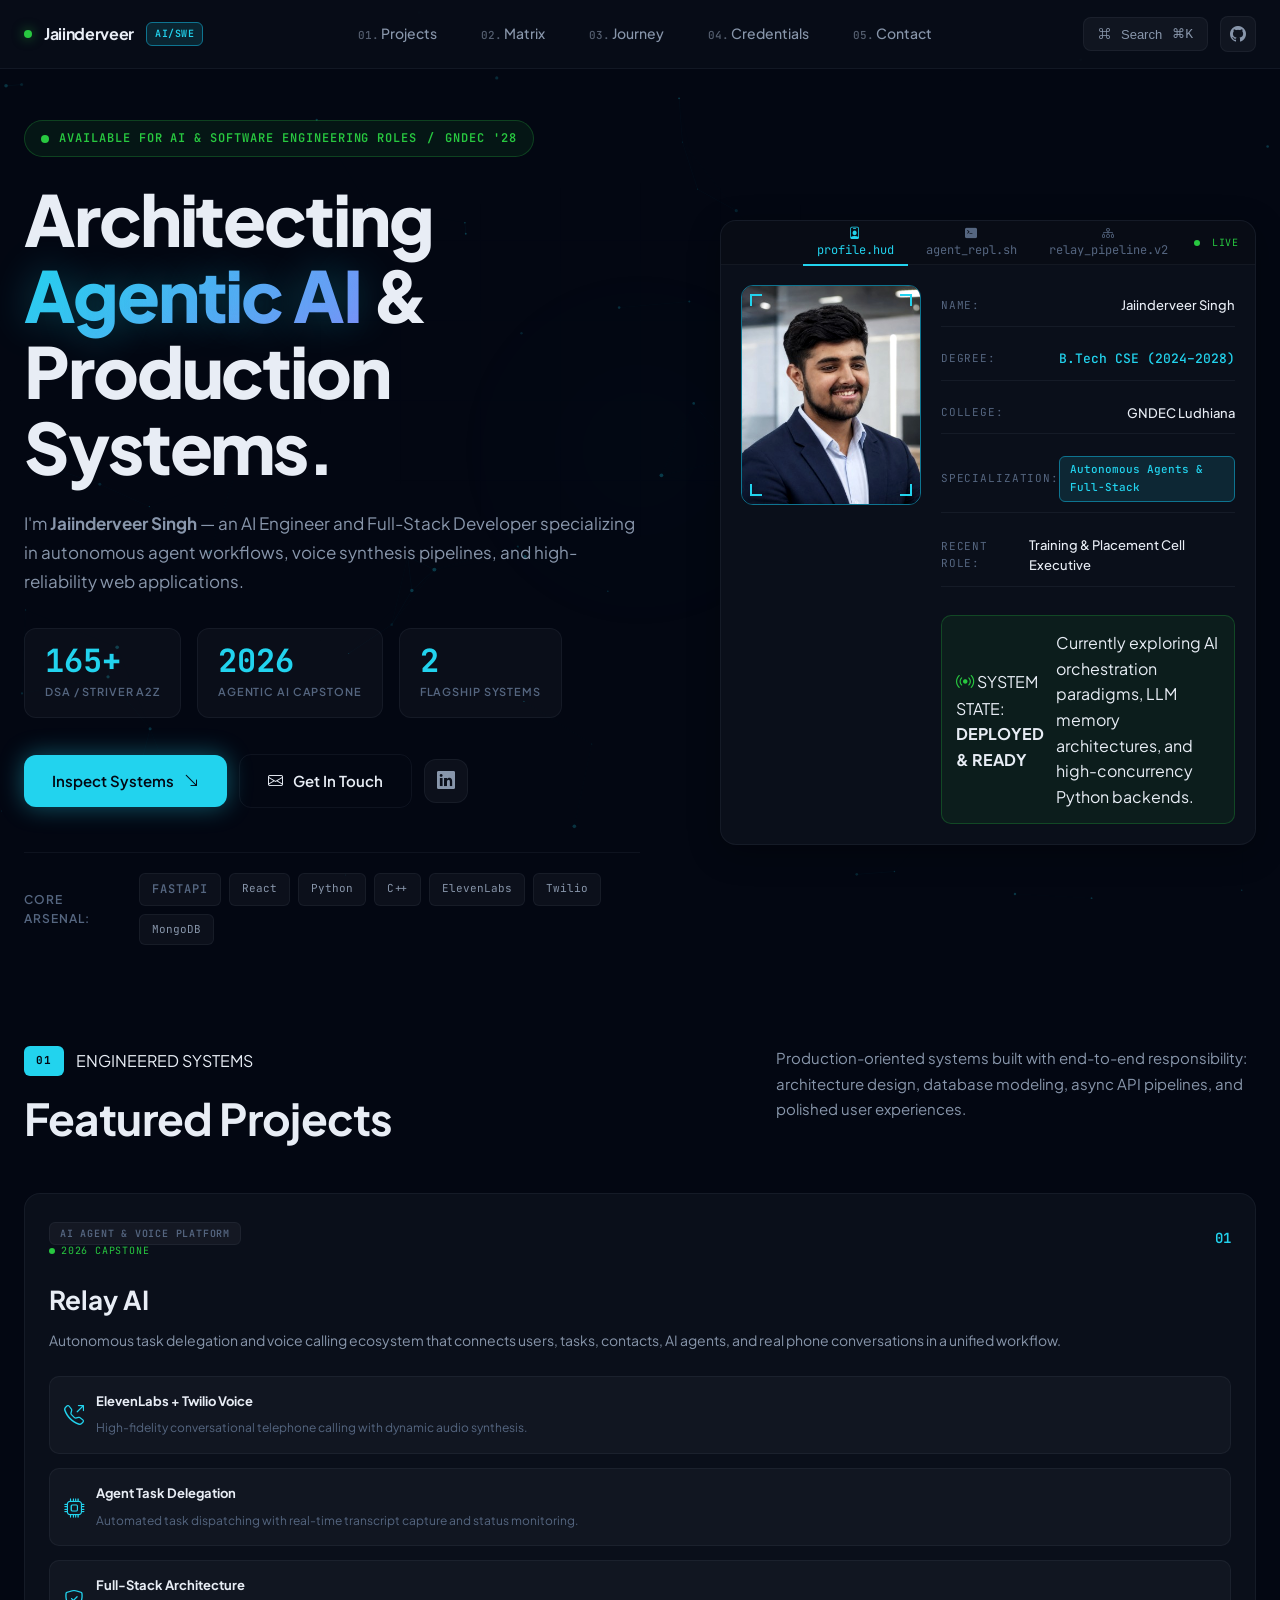
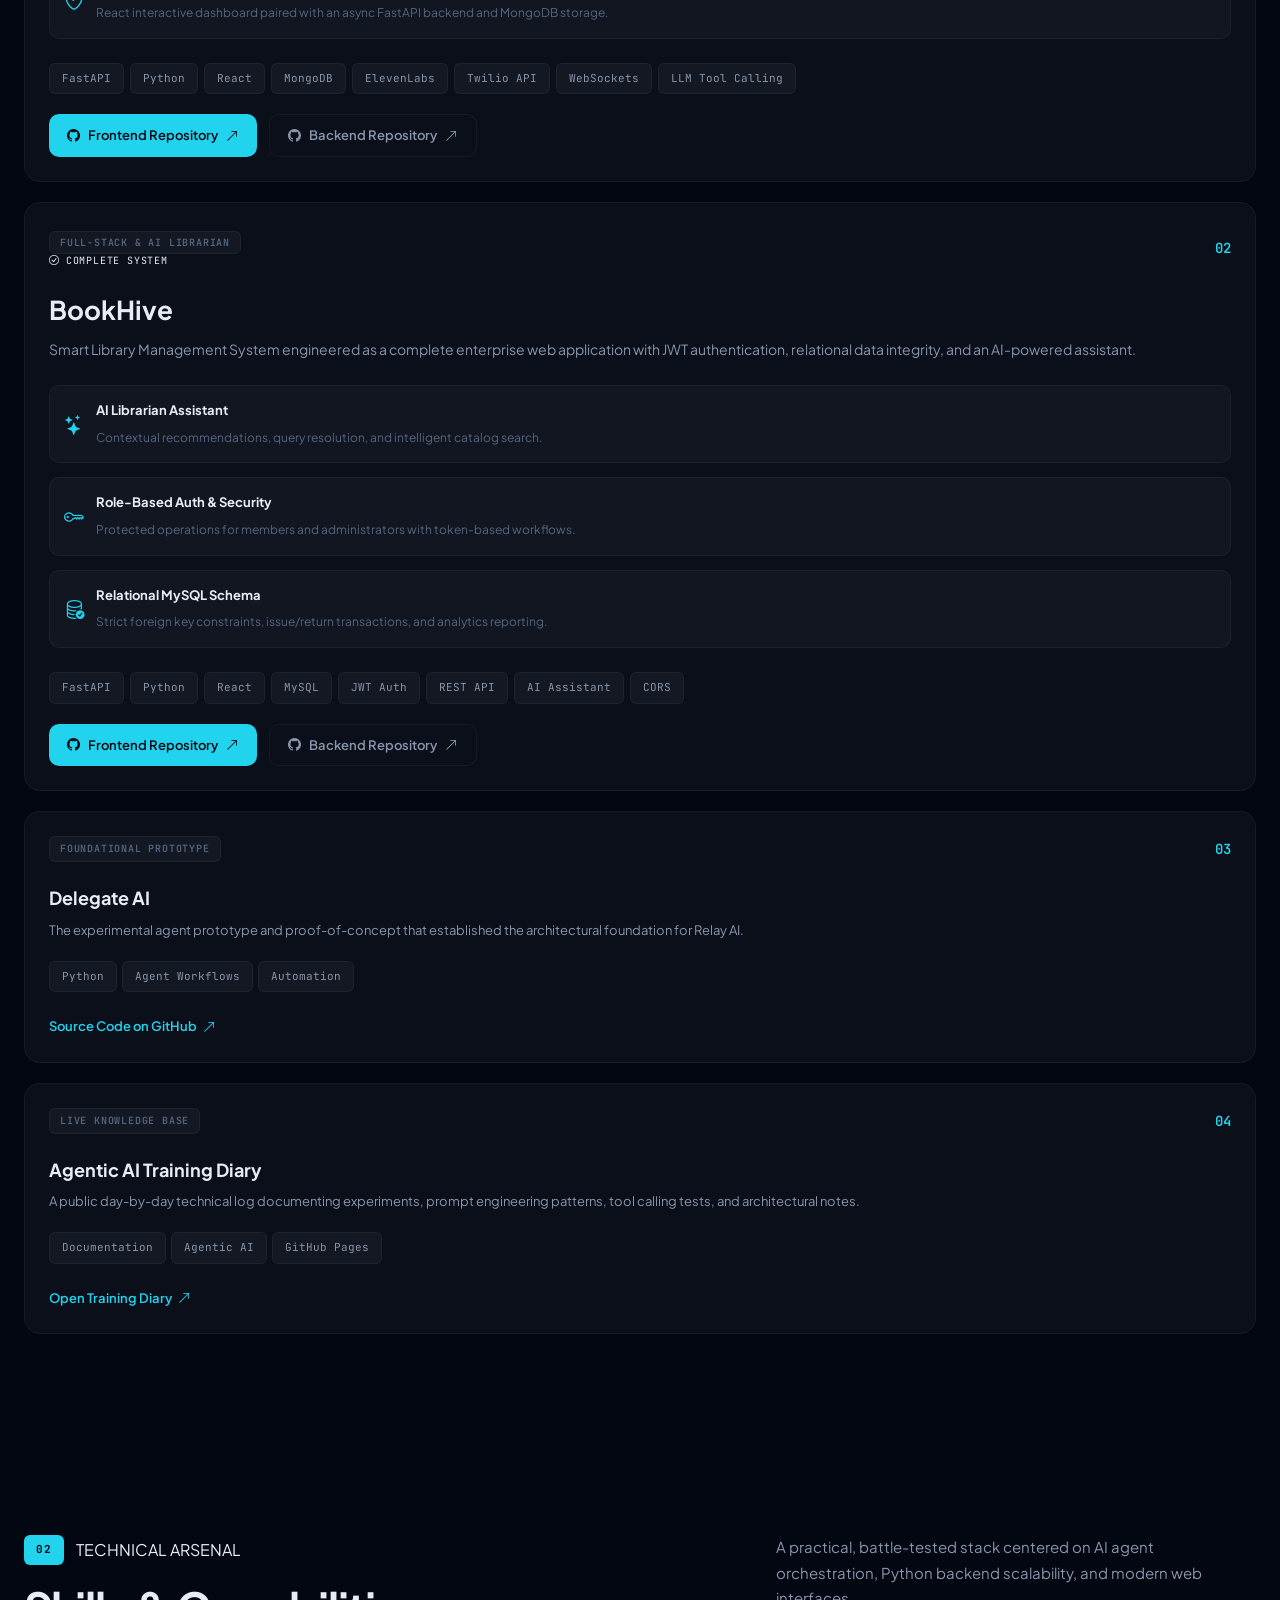
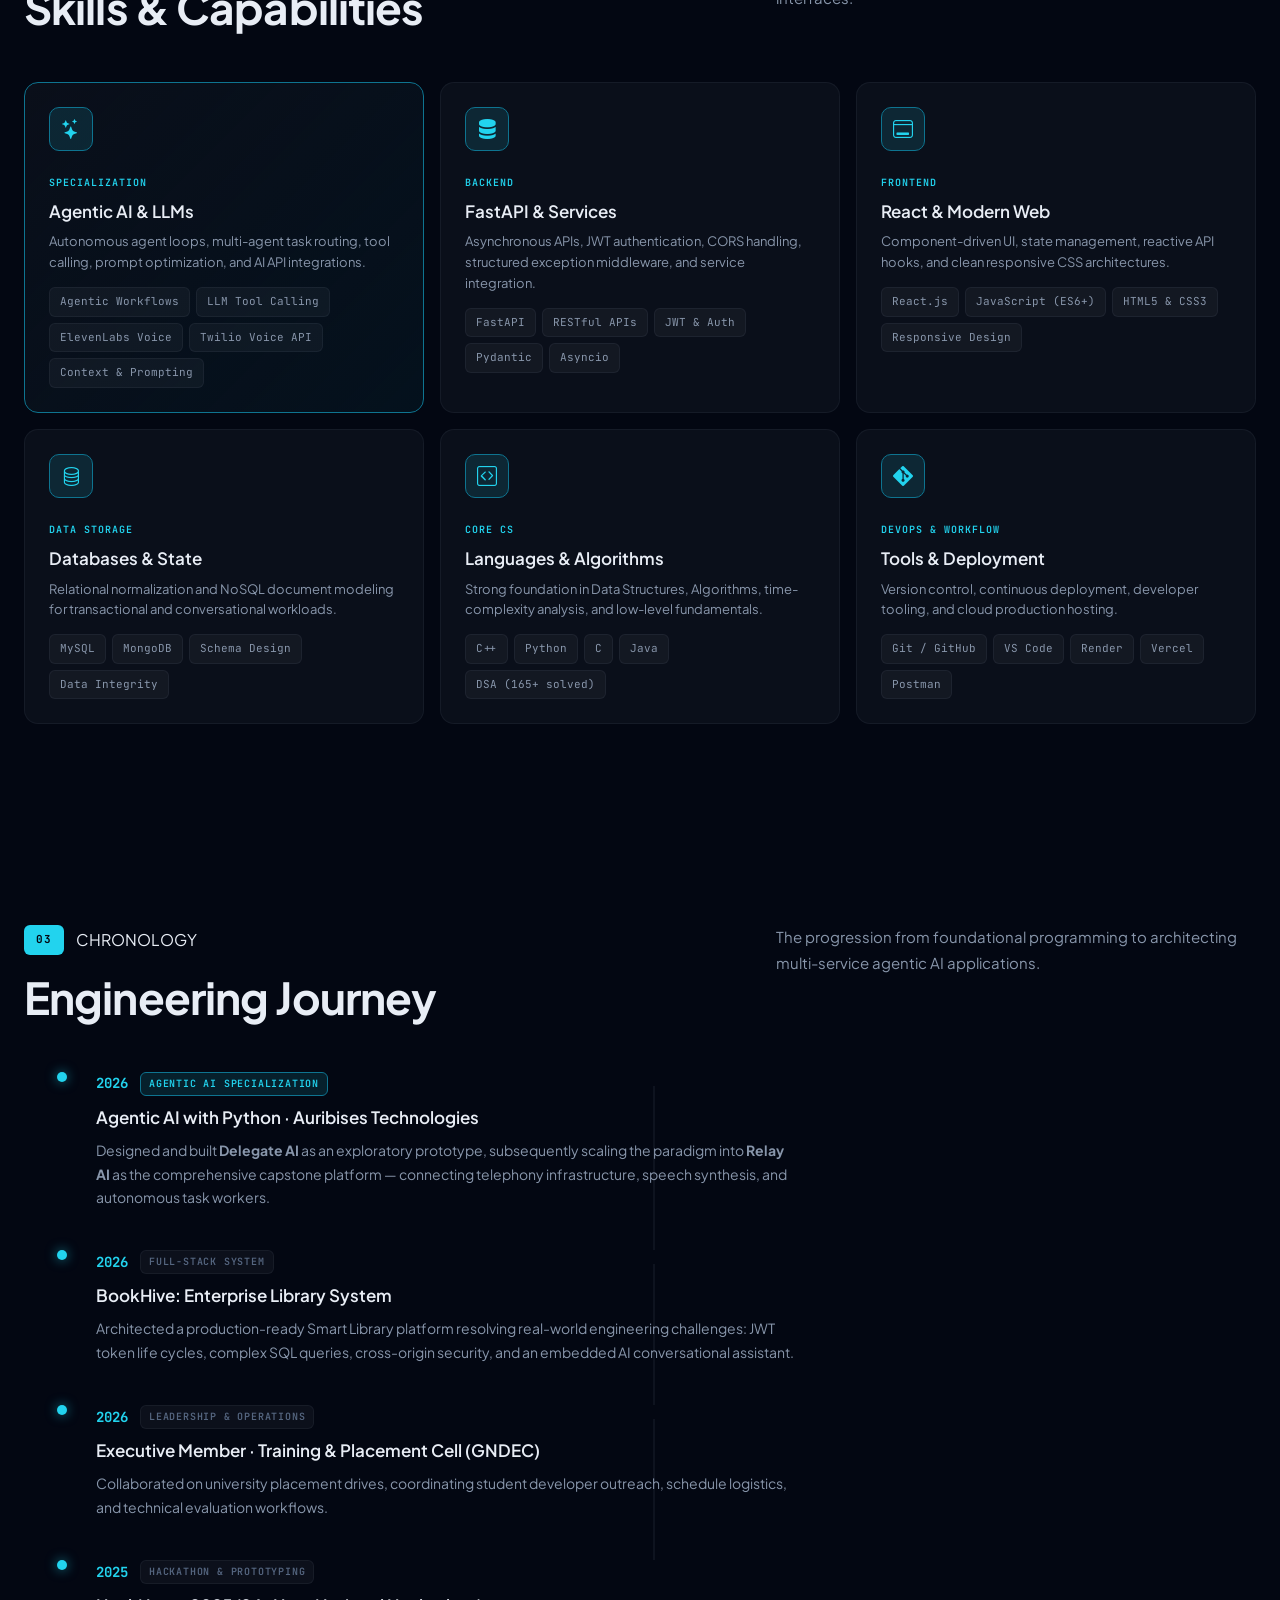
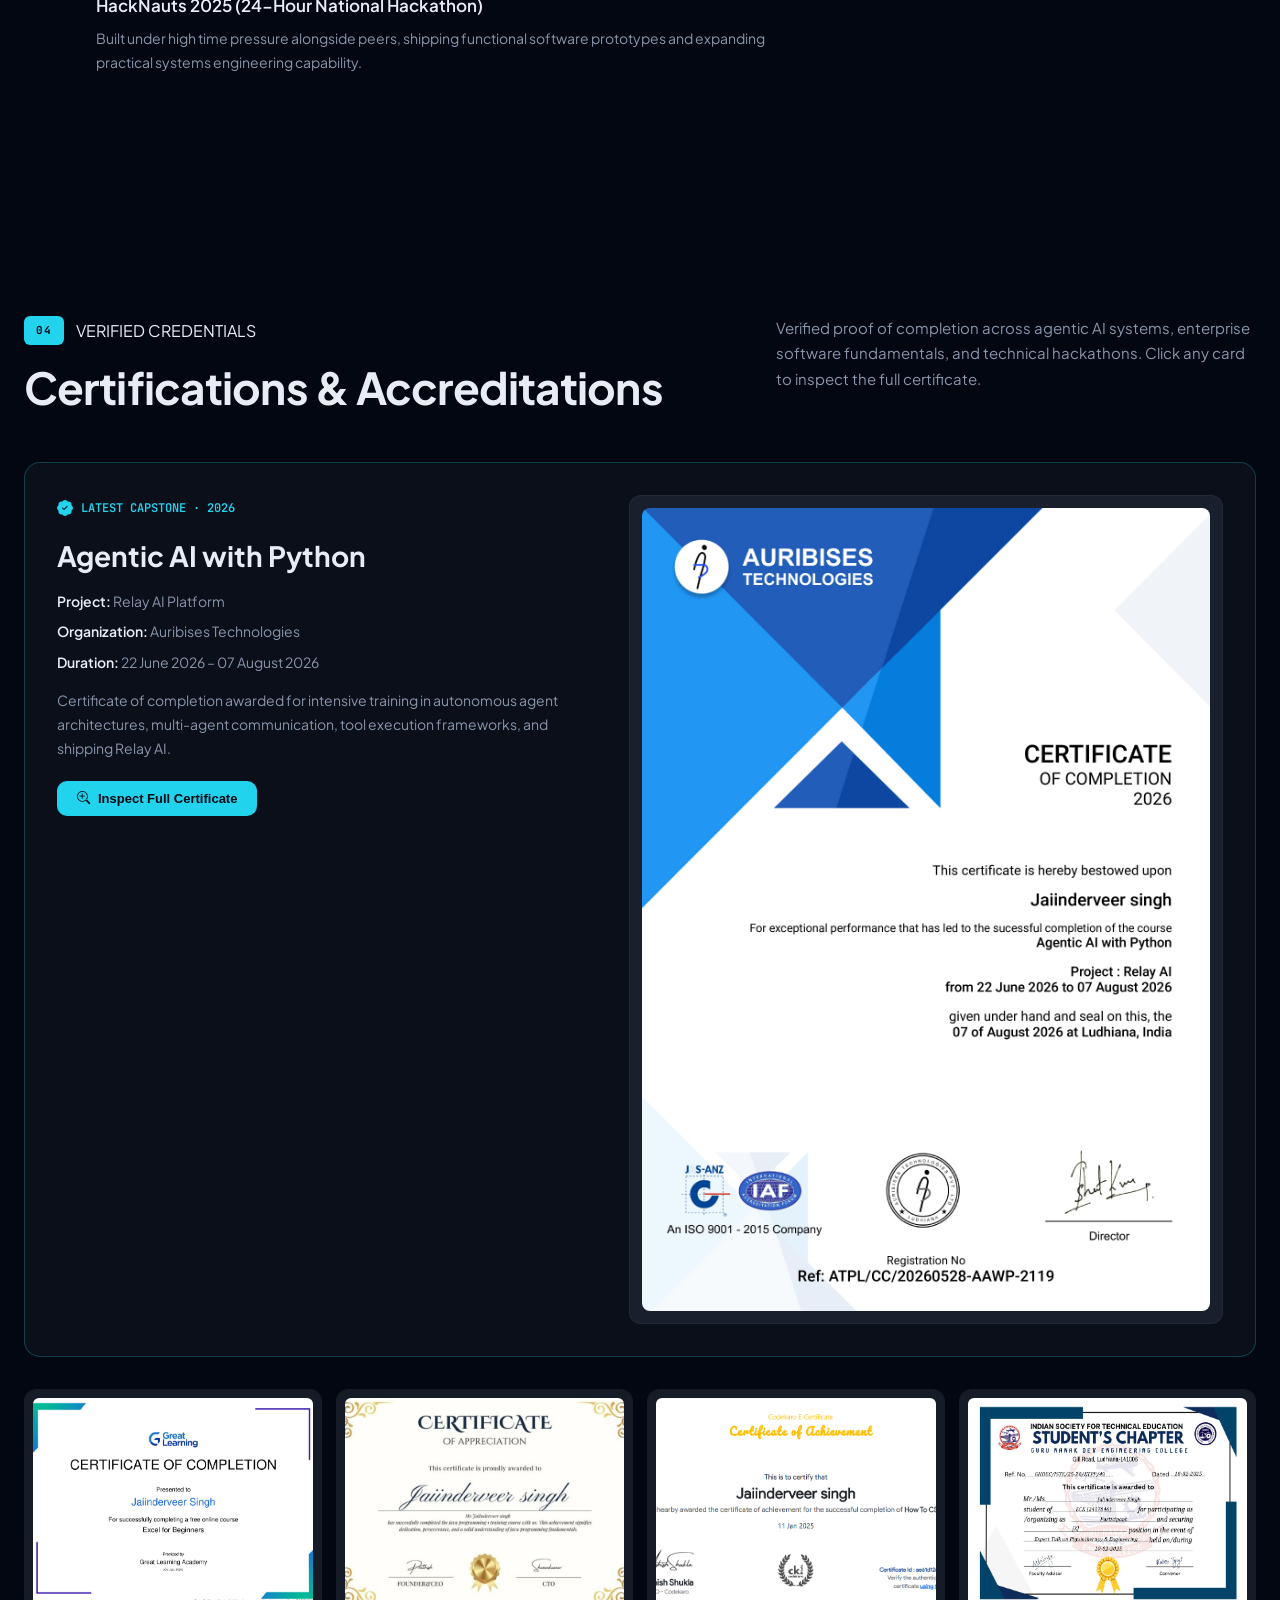
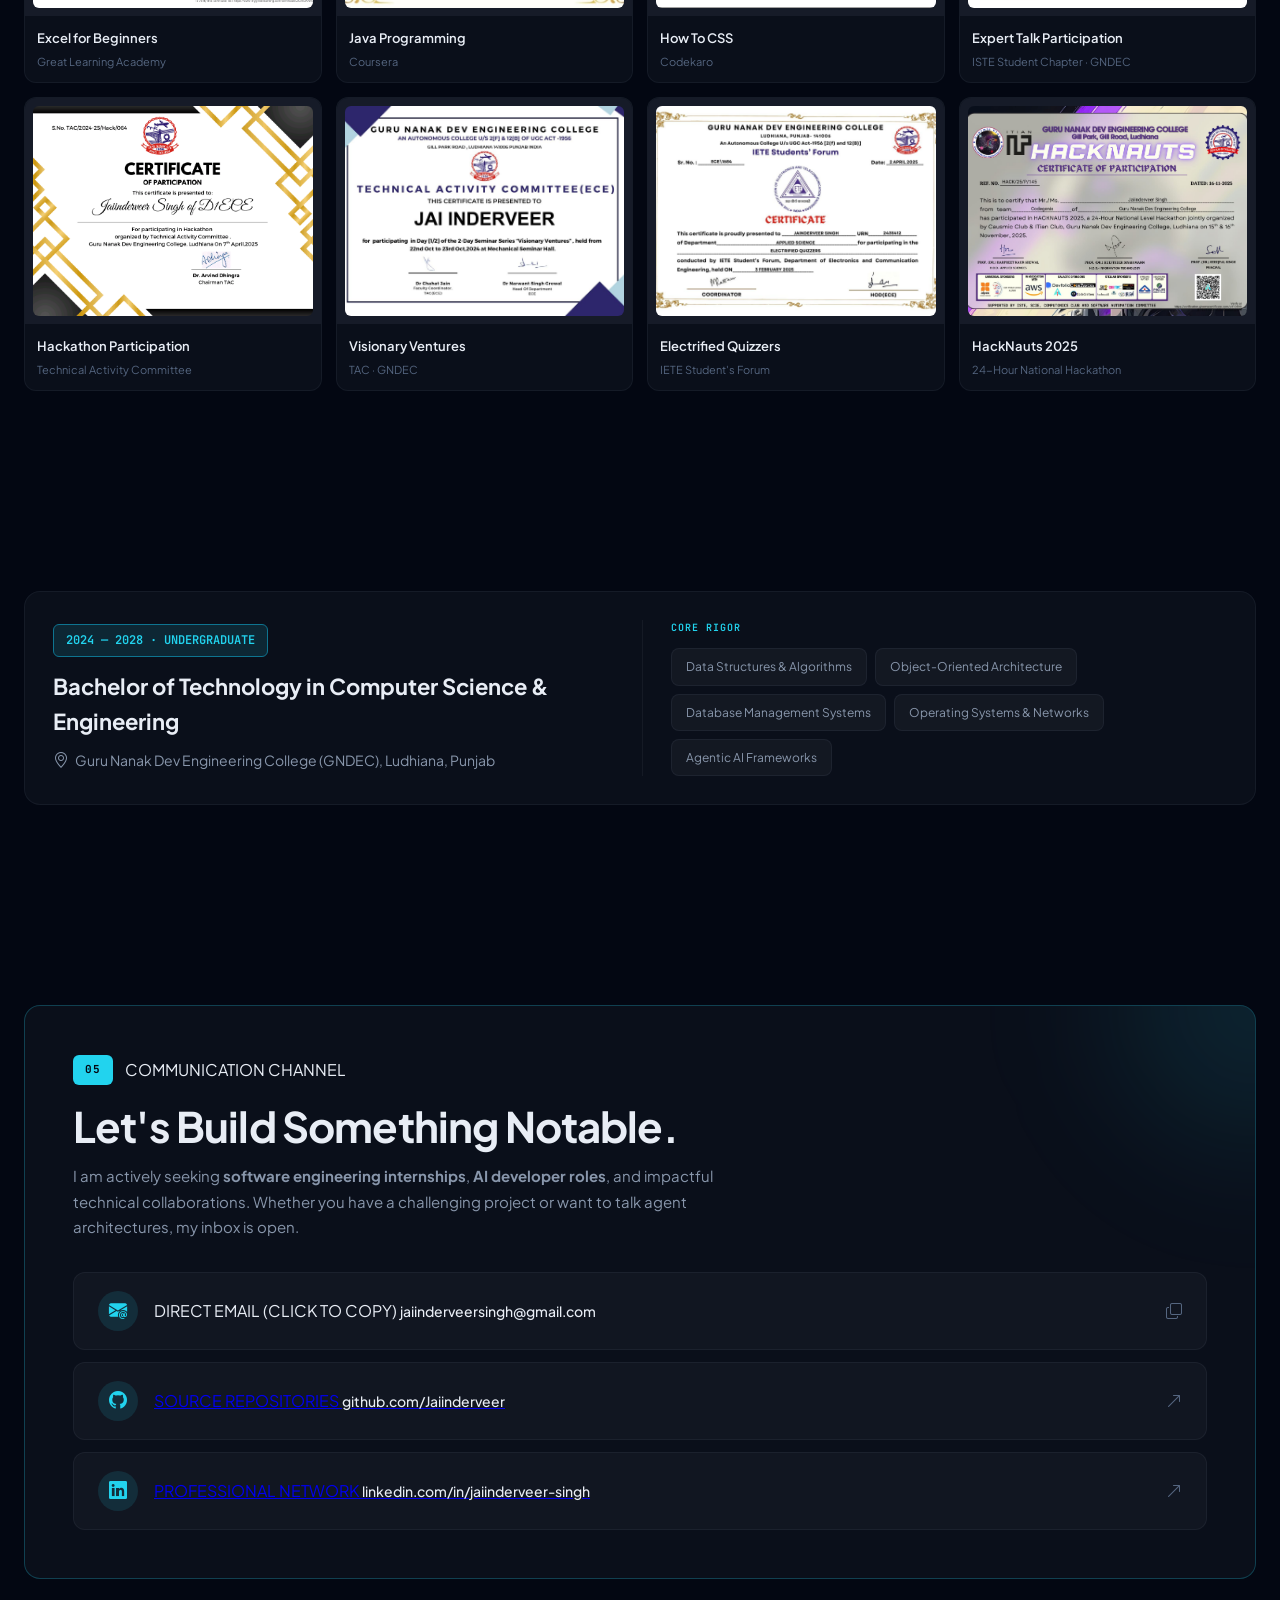
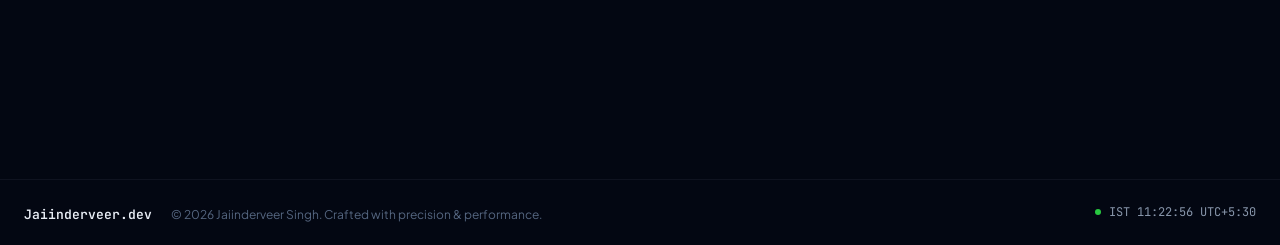
==== commit 1fedd759: "Complete futuristic portfolio redesign with interactive features Rebuild the entire portfolio with a" ====
--- a/index.html
+++ b/index.html
@@ -1,625 +1,1038 @@
 <!DOCTYPE html>
-<html lang="en">
+<html lang="en" class="dark">
 <head>
   <meta charset="UTF-8">
   <meta name="viewport" content="width=device-width, initial-scale=1.0">
-  <title>Jaiinderveer Singh | Full-Stack & AI Developer</title>
-  <meta name="description" content="Jaiinderveer Singh — B.Tech CSE student building full-stack applications and AI-powered systems.">
-  <meta name="theme-color" content="#000000">
-  <link rel="stylesheet" href="assets/styles/future.css">
+  <title>Jaiinderveer Singh | AI Engineer & Full-Stack Developer</title>
+  <meta name="description" content="Jaiinderveer Singh — AI Engineer and Full-Stack Developer building autonomous agent workflows, real-time voice systems, and production web applications.">
+  <meta name="theme-color" content="#030712">
+
+  <!-- Favicon / Tab Identity -->
+  <link rel="icon" href="data:image/svg+xml,<svg xmlns=%22http://www.w3.org/2000/svg%22 viewBox=%220 0 100 100%22><text y=%22.9em%22 font-size=%2290%22>⚡</text></svg>">
+
+  <!-- Google Fonts: Plus Jakarta Sans & JetBrains Mono -->
   <link rel="preconnect" href="https://fonts.googleapis.com">
   <link rel="preconnect" href="https://fonts.gstatic.com" crossorigin>
-  <link href="https://fonts.googleapis.com/css2?family=Inter:wght@300;400;500;600;700&family=JetBrains+Mono:wght@400;500;600&display=swap" rel="stylesheet">
+  <link href="https://fonts.googleapis.com/css2?family=JetBrains+Mono:ital,wght@0,300;0,400;0,500;0,600;0,700;1,400&family=Plus+Jakarta+Sans:wght@300;400;500;600;700;800&display=swap" rel="stylesheet">
+
+  <!-- Bootstrap Icons -->
   <link href="https://cdn.jsdelivr.net/npm/bootstrap-icons@1.11.3/font/bootstrap-icons.css" rel="stylesheet">
+
+  <!-- Core Stylesheet -->
+  <link rel="stylesheet" href="assets/styles/future.css">
 </head>
 <body>
-  <!-- Background layers -->
-  <div class="bg-grain"></div>
-  <div class="bg-grid"></div>
-  <div class="bg-gradient-orbs">
-    <div class="orb orb-1"></div>
-    <div class="orb orb-2"></div>
+
+  <!-- Ambient Interactive Canvas & Background Layers -->
+  <canvas id="bg-canvas" class="bg-canvas"></canvas>
+  <div class="bg-grid-overlay"></div>
+  <div class="cursor-spotlight" id="spotlight"></div>
+
+  <!-- Toast Notification Container -->
+  <div id="toast" class="toast-notification" aria-live="polite"></div>
+
+  <!-- Command Palette Modal (Ctrl+K / Cmd+K) -->
+  <div id="cmd-palette-modal" class="cmd-modal-backdrop" aria-hidden="true">
+    <div class="cmd-modal">
+      <div class="cmd-header">
+        <i class="bi bi-search cmd-search-icon"></i>
+        <input type="text" id="cmd-input" placeholder="Type a command or jump to section..." autocomplete="off">
+        <kbd class="cmd-kbd">ESC</kbd>
+      </div>
+      <div class="cmd-body">
+        <div class="cmd-group-title">Navigation</div>
+        <button class="cmd-item" data-action="navigate" data-target="#home">
+          <i class="bi bi-house"></i> <span>Home / Hero</span> <kbd>01</kbd>
+        </button>
+        <button class="cmd-item" data-action="navigate" data-target="#projects">
+          <i class="bi bi-cpu"></i> <span>Selected Projects</span> <kbd>02</kbd>
+        </button>
+        <button class="cmd-item" data-action="navigate" data-target="#skills">
+          <i class="bi bi-layers"></i> <span>Technical Matrix</span> <kbd>03</kbd>
+        </button>
+        <button class="cmd-item" data-action="navigate" data-target="#journey">
+          <i class="bi bi-signpost-2"></i> <span>Engineering Journey</span> <kbd>04</kbd>
+        </button>
+        <button class="cmd-item" data-action="navigate" data-target="#certificates">
+          <i class="bi bi-patch-check"></i> <span>Certifications</span> <kbd>05</kbd>
+        </button>
+        <button class="cmd-item" data-action="navigate" data-target="#contact">
+          <i class="bi bi-terminal"></i> <span>Contact Command</span> <kbd>06</kbd>
+        </button>
+
+        <div class="cmd-group-title">Actions</div>
+        <button class="cmd-item" data-action="copy-email">
+          <i class="bi bi-clipboard"></i> <span>Copy Email Address</span>
+        </button>
+        <button class="cmd-item" data-action="link" data-target="https://github.com/Jaiinderveer">
+          <i class="bi bi-github"></i> <span>Open GitHub Profile</span>
+        </button>
+        <button class="cmd-item" data-action="link" data-target="https://www.linkedin.com/in/jaiinderveer-singh-282a1130b/">
+          <i class="bi bi-linkedin"></i> <span>Open LinkedIn Profile</span>
+        </button>
+      </div>
+    </div>
   </div>
 
-  <!-- Navigation -->
-  <nav class="nav">
-    <div class="nav-container">
-      <a href="#home" class="nav-logo">
-        <span class="logo-bracket">[</span>
-        <span class="logo-text">Jaiinderveer</span>
-        <span class="logo-accent">.dev</span>
-        <span class="logo-bracket">]</span>
+  <!-- Certificate Image Lightbox Modal -->
+  <div id="cert-lightbox" class="cert-lightbox-backdrop" aria-hidden="true">
+    <div class="cert-lightbox-content">
+      <button class="cert-lightbox-close" id="cert-lightbox-close" aria-label="Close Lightbox">
+        <i class="bi bi-x-lg"></i>
+      </button>
+      <div class="cert-lightbox-img-wrapper">
+        <img id="lightbox-img" src="" alt="Certificate Preview">
+      </div>
+      <div class="cert-lightbox-caption">
+        <h4 id="lightbox-title">Certificate Title</h4>
+        <p id="lightbox-issuer">Issuer / Organization</p>
+      </div>
+    </div>
+  </div>
+
+  <!-- Top Floating Glass Navigation -->
+  <header class="header-nav">
+    <nav class="nav-pill">
+      <a href="#home" class="brand-link">
+        <span class="brand-indicator"></span>
+        <span class="brand-name">Jaiinderveer</span>
+        <span class="brand-badge">AI/SWE</span>
       </a>
-      <div class="nav-links">
-        <a href="#work" class="nav-link">Work</a>
-        <a href="#stack" class="nav-link">Stack</a>
-        <a href="#journey" class="nav-link">Journey</a>
-        <a href="#credentials" class="nav-link">Credentials</a>
-        <a href="#contact" class="nav-link">Contact</a>
-      </div>
-      <a href="https://github.com/Jaiinderveer" target="_blank" rel="noopener" class="nav-github">
-        <i class="bi bi-github"></i>
-      </a>
-    </div>
-  </nav>
+
+      <div class="nav-menu">
+        <a href="#projects" class="nav-item"><span>01.</span> Projects</a>
+        <a href="#skills" class="nav-item"><span>02.</span> Matrix</a>
+        <a href="#journey" class="nav-item"><span>03.</span> Journey</a>
+        <a href="#certificates" class="nav-item"><span>04.</span> Credentials</a>
+        <a href="#contact" class="nav-item"><span>05.</span> Contact</a>
+      </div>
+
+      <div class="nav-actions">
+        <button class="cmd-trigger-btn" id="cmd-trigger" title="Command Palette (Ctrl+K)">
+          <i class="bi bi-command"></i>
+          <span class="cmd-trigger-text">Search</span>
+          <kbd>⌘K</kbd>
+        </button>
+        <a href="https://github.com/Jaiinderveer" target="_blank" rel="noopener" class="icon-btn" title="GitHub">
+          <i class="bi bi-github"></i>
+        </a>
+      </div>
+    </nav>
+  </header>
 
   <main>
-    <!-- Hero Section -->
-    <section id="home" class="hero">
-      <div class="container">
-        <div class="hero-content">
-          <div class="hero-eyebrow">
-            <span class="status-indicator"></span>
-            <span class="eyebrow-text">B.Tech CSE · GNDEC Ludhiana</span>
-          </div>
-
-          <h1 class="hero-title">
-            Building software that
-            <span class="title-highlight">actually works</span>
+    <!-- HERO SECTION -->
+    <section id="home" class="hero-section">
+      <div class="section-container hero-grid">
+
+        <!-- Hero Text & Pitch -->
+        <div class="hero-intro">
+          <div class="status-badge">
+            <span class="status-dot-pulse"></span>
+            <span class="status-text">Available for AI & Software Engineering Roles</span>
+            <span class="status-sep">/</span>
+            <span class="status-meta">GNDEC '28</span>
+          </div>
+
+          <h1 class="hero-headline">
+            Architecting <span class="text-glow-accent">Agentic AI</span> & Production Systems.
           </h1>
 
-          <p class="hero-description">
-            Full-stack and AI-focused CSE student building practical products, from AI agent systems to deployed web applications. Currently specializing in agentic AI workflows and production-ready full-stack systems.
+          <p class="hero-subtext">
+            I'm <strong>Jaiinderveer Singh</strong> — an AI Engineer and Full-Stack Developer specializing in autonomous agent workflows, voice synthesis pipelines, and high-reliability web applications.
           </p>
 
-          <div class="hero-stats">
-            <div class="stat-item">
-              <div class="stat-value">165+</div>
-              <div class="stat-label">DSA Problems</div>
-            </div>
-            <div class="stat-divider"></div>
-            <div class="stat-item">
-              <div class="stat-value">2</div>
-              <div class="stat-label">Featured Projects</div>
-            </div>
-            <div class="stat-divider"></div>
-            <div class="stat-item">
-              <div class="stat-value">2026</div>
-              <div class="stat-label">Agentic AI</div>
-            </div>
-          </div>
-
-          <div class="hero-actions">
-            <a href="#work" class="btn btn-primary">
-              <span>View Work</span>
-              <i class="bi bi-arrow-right"></i>
+          <!-- Core Telemetry Stats -->
+          <div class="hero-telemetry">
+            <div class="telemetry-card">
+              <span class="telemetry-num">165+</span>
+              <span class="telemetry-label">DSA / Striver A2Z</span>
+            </div>
+            <div class="telemetry-card">
+              <span class="telemetry-num">2026</span>
+              <span class="telemetry-label">Agentic AI Capstone</span>
+            </div>
+            <div class="telemetry-card">
+              <span class="telemetry-num">2</span>
+              <span class="telemetry-label">Flagship Systems</span>
+            </div>
+          </div>
+
+          <!-- Hero Action Buttons -->
+          <div class="hero-cta-group">
+            <a href="#projects" class="btn-hero-primary">
+              <span>Inspect Systems</span>
+              <i class="bi bi-arrow-down-right"></i>
             </a>
-            <a href="https://www.linkedin.com/in/jaiinderveer-singh-282a1130b/" target="_blank" rel="noopener" class="btn btn-secondary">
+            <a href="mailto:jaiinderveersingh@gmail.com" class="btn-hero-secondary" id="copy-email-hero">
+              <i class="bi bi-envelope"></i>
+              <span>Get In Touch</span>
+            </a>
+            <a href="https://www.linkedin.com/in/jaiinderveer-singh-282a1130b/" target="_blank" rel="noopener" class="btn-hero-ghost">
               <i class="bi bi-linkedin"></i>
-              <span>LinkedIn</span>
             </a>
-            <a href="mailto:jaiinderveersingh@gmail.com" class="btn btn-secondary">
-              <i class="bi bi-envelope"></i>
-              <span>Email</span>
-            </a>
-          </div>
-
-          <div class="hero-tech-stack">
-            <span class="tech-label">Primary Stack</span>
-            <div class="tech-tags">
-              <span class="tech-tag">C++</span>
-              <span class="tech-tag">React</span>
-              <span class="tech-tag">FastAPI</span>
-              <span class="tech-tag">Python</span>
-            </div>
-          </div>
-        </div>
-
-        <div class="hero-visual">
-          <div class="profile-container">
-            <div class="profile-glow"></div>
-            <div class="profile-frame">
-              <img src="assets/images/profile.jpg" alt="Jaiinderveer Singh" class="profile-image">
-            </div>
-            <div class="profile-overlay"></div>
-          </div>
-
-          <div class="floating-badge badge-1">
-            <div class="badge-icon">
-              <i class="bi bi-lightning-charge"></i>
-            </div>
-            <div class="badge-content">
-              <div class="badge-label">Currently Building</div>
-              <div class="badge-value">AI + Full-Stack</div>
-            </div>
-          </div>
-
-          <div class="floating-badge badge-2">
-            <div class="badge-content">
-              <div class="badge-value">CSE</div>
-              <div class="badge-label">GNDEC Ludhiana</div>
-            </div>
-          </div>
-        </div>
+          </div>
+
+          <!-- Quick Stack Marquee -->
+          <div class="hero-stack-row">
+            <span class="stack-row-label">CORE ARSENAL:</span>
+            <div class="stack-pills">
+              <span class="stack-pill">FastAPI</span>
+              <span class="stack-pill">React</span>
+              <span class="stack-pill">Python</span>
+              <span class="stack-pill">C++</span>
+              <span class="stack-pill">ElevenLabs</span>
+              <span class="stack-pill">Twilio</span>
+              <span class="stack-pill">MongoDB</span>
+            </div>
+          </div>
+        </div>
+
+        <!-- Hero Interactive Console & HUD Visualizer -->
+        <div class="hero-hud-col">
+          <div class="hud-console-card">
+            <!-- Top Window Bar -->
+            <div class="hud-window-bar">
+              <div class="hud-dots">
+                <span class="hud-dot dot-red"></span>
+                <span class="hud-dot dot-yellow"></span>
+                <span class="hud-dot dot-green"></span>
+              </div>
+              <div class="hud-tabs">
+                <button class="hud-tab active" data-tab="profile-hud">
+                  <i class="bi bi-person-badge"></i> profile.hud
+                </button>
+                <button class="hud-tab" data-tab="interactive-terminal">
+                  <i class="bi bi-terminal-fill"></i> agent_repl.sh
+                </button>
+                <button class="hud-tab" data-tab="architecture-flow">
+                  <i class="bi bi-diagram-3"></i> relay_pipeline.v2
+                </button>
+              </div>
+              <div class="hud-status-indicator">
+                <span class="live-dot"></span> LIVE
+              </div>
+            </div>
+
+            <!-- TAB 1: Profile HUD with Modern Perspective Framing -->
+            <div class="hud-body-tab active" id="tab-profile-hud">
+              <div class="profile-hud-layout">
+                <div class="profile-portrait-frame">
+                  <div class="hud-scanline"></div>
+                  <img src="assets/images/profile.jpg" alt="Jaiinderveer Singh" class="profile-portrait-img">
+                  <div class="hud-corner-bracket top-left"></div>
+                  <div class="hud-corner-bracket top-right"></div>
+                  <div class="hud-corner-bracket bottom-left"></div>
+                  <div class="hud-corner-bracket bottom-right"></div>
+                </div>
+
+                <div class="profile-hud-info">
+                  <div class="hud-data-row">
+                    <span class="data-key">NAME:</span>
+                    <span class="data-val">Jaiinderveer Singh</span>
+                  </div>
+                  <div class="hud-data-row">
+                    <span class="data-key">DEGREE:</span>
+                    <span class="data-val highlight">B.Tech CSE (2024–2028)</span>
+                  </div>
+                  <div class="hud-data-row">
+                    <span class="data-key">COLLEGE:</span>
+                    <span class="data-val">GNDEC Ludhiana</span>
+                  </div>
+                  <div class="hud-data-row">
+                    <span class="data-key">SPECIALIZATION:</span>
+                    <span class="data-val badge-val">Autonomous Agents & Full-Stack</span>
+                  </div>
+                  <div class="hud-data-row">
+                    <span class="data-key">RECENT ROLE:</span>
+                    <span class="data-val">Training & Placement Cell Executive</span>
+                  </div>
+
+                  <div class="hud-status-box">
+                    <div class="status-box-header">
+                      <i class="bi bi-broadcast"></i> SYSTEM STATE: <strong>DEPLOYED & READY</strong>
+                    </div>
+                    <p class="status-box-desc">
+                      Currently exploring AI orchestration paradigms, LLM memory architectures, and high-concurrency Python backends.
+                    </p>
+                  </div>
+                </div>
+              </div>
+            </div>
+
+            <!-- TAB 2: Interactive Live Agent REPL Terminal -->
+            <div class="hud-body-tab" id="tab-interactive-terminal">
+              <div class="terminal-container">
+                <div class="terminal-screen" id="terminal-output">
+                  <div class="term-line banner">⚡ JAIINDSERVEER AI AGENT RUNTIME v2.6.4</div>
+                  <div class="term-line muted">Type 'help' or click suggestions below to execute workflows.</div>
+                  <div class="term-line prompt-line">
+                    <span class="term-user">visitor@relay</span>:<span class="term-path">~/portfolio</span>$ <span class="term-cmd">whoami</span>
+                  </div>
+                  <div class="term-line out">
+                    Jaiinderveer Singh — AI Engineer & Full-Stack Developer. GNDEC Ludhiana CSE '28.
+                  </div>
+                </div>
+                <div class="terminal-input-row">
+                  <span class="term-user">visitor@relay</span>:<span class="term-path">~</span>$&nbsp;
+                  <input type="text" id="terminal-input" placeholder="Type 'projects', 'skills', 'contact', 'run relay'..." autocomplete="off">
+                </div>
+                <div class="terminal-quick-chips">
+                  <button class="term-chip" data-cmd="projects">projects</button>
+                  <button class="term-chip" data-cmd="run relay">run relay_ai</button>
+                  <button class="term-chip" data-cmd="skills">skills</button>
+                  <button class="term-chip" data-cmd="contact">contact</button>
+                  <button class="term-chip" data-cmd="clear">clear</button>
+                </div>
+              </div>
+            </div>
+
+            <!-- TAB 3: Architecture Diagram of Relay AI Pipeline -->
+            <div class="hud-body-tab" id="tab-architecture-flow">
+              <div class="arch-flow-container">
+                <div class="arch-flow-header">
+                  <span>RELAY AI: MULTI-MODAL AGENT WORKFLOW ARCHITECTURE</span>
+                  <span class="arch-tag">PRODUCTION PIPELINE</span>
+                </div>
+
+                <div class="arch-diagram">
+                  <div class="arch-node node-client">
+                    <i class="bi bi-phone"></i>
+                    <strong>User Request</strong>
+                    <small>Web App / Phone</small>
+                  </div>
+
+                  <div class="arch-arrow">→</div>
+
+                  <div class="arch-node node-gateway">
+                    <i class="bi bi-hdd-network"></i>
+                    <strong>FastAPI Core</strong>
+                    <small>Async Task Queue</small>
+                  </div>
+
+                  <div class="arch-arrow">→</div>
+
+                  <div class="arch-node node-ai">
+                    <i class="bi bi-robot"></i>
+                    <strong>Agent Orchestrator</strong>
+                    <small>LLM + Tool Calling</small>
+                  </div>
+
+                  <div class="arch-arrow">→</div>
+
+                  <div class="arch-node node-voice">
+                    <i class="bi bi-mic"></i>
+                    <strong>ElevenLabs + Twilio</strong>
+                    <small>Real-time Telephony</small>
+                  </div>
+                </div>
+
+                <div class="arch-details-grid">
+                  <div class="arch-detail-card">
+                    <span class="detail-metric">&lt; 280ms</span>
+                    <span class="detail-label">Voice Latency Target</span>
+                  </div>
+                  <div class="arch-detail-card">
+                    <span class="detail-metric">Async</span>
+                    <span class="detail-label">FastAPI Concurrency</span>
+                  </div>
+                  <div class="arch-detail-card">
+                    <span class="detail-metric">MongoDB</span>
+                    <span class="detail-label">Transcript Store</span>
+                  </div>
+                </div>
+              </div>
+            </div>
+
+          </div>
+        </div>
+
       </div>
     </section>
 
-    <!-- Projects Section -->
-    <section id="work" class="section">
-      <div class="container">
-        <div class="section-header">
-          <div class="section-eyebrow">
-            <span class="section-index">01</span>
-            <span class="section-eyebrow-text">Selected Work</span>
-          </div>
-          <h2 class="section-title">Projects I can defend in an interview</h2>
-          <p class="section-description">
-            Not tutorial clones — projects where I had to connect systems, debug failures, and get the application working end-to-end.
+    <!-- SECTION 01: SELECTED WORK (BENTO GRID) -->
+    <section id="projects" class="section-block">
+      <div class="section-container">
+
+        <div class="section-header-row">
+          <div>
+            <div class="section-tag-badge">
+              <span class="tag-index">01</span>
+              <span>ENGINEERED SYSTEMS</span>
+            </div>
+            <h2 class="section-main-heading">Featured Projects</h2>
+          </div>
+          <p class="section-sub-desc">
+            Production-oriented systems built with end-to-end responsibility: architecture design, database modeling, async API pipelines, and polished user experiences.
           </p>
         </div>
 
-        <div class="projects-grid">
-          <!-- Project 1: Relay AI -->
-          <article class="project-card featured">
-            <div class="card-glow"></div>
-            <div class="project-header">
-              <span class="project-number">01</span>
-              <span class="project-type">AI SYSTEM</span>
-            </div>
-
-            <h3 class="project-title">Relay AI</h3>
-            <p class="project-description">
-              AI-powered task delegation and calling platform connecting users, tasks, contacts, agents, and real phone conversations in one workflow.
-            </p>
-
-            <ul class="project-features">
-              <li>
-                <i class="bi bi-check2"></i>
-                <span>AI task delegation & workflow automation</span>
-              </li>
-              <li>
-                <i class="bi bi-check2"></i>
-                <span>ElevenLabs + Twilio phone calling</span>
-              </li>
-              <li>
-                <i class="bi bi-check2"></i>
-                <span>Call monitoring & conversation transcripts</span>
-              </li>
-              <li>
-                <i class="bi bi-check2"></i>
-                <span>React frontend + FastAPI backend</span>
-              </li>
-            </ul>
-
-            <div class="project-tech">
-              <span class="tech-badge">React</span>
-              <span class="tech-badge">FastAPI</span>
-              <span class="tech-badge">Python</span>
-              <span class="tech-badge">MongoDB</span>
-              <span class="tech-badge">ElevenLabs</span>
-              <span class="tech-badge">Twilio</span>
-            </div>
-
-            <div class="project-links">
-              <a href="https://github.com/Jaiinderveer/relayai-frontend" target="_blank" rel="noopener" class="project-link primary">
-                <span>Frontend</span>
+        <div class="bento-projects-grid">
+
+          <!-- BENTO CARD 1: RELAY AI (FLAGSHIP) -->
+          <article class="bento-card bento-flagship">
+            <div class="bento-glow-surface"></div>
+
+            <div class="bento-header">
+              <div class="bento-badge-group">
+                <span class="badge-system-type">AI AGENT & VOICE PLATFORM</span>
+                <span class="badge-status live"><span class="pulse-dot"></span> 2026 CAPSTONE</span>
+              </div>
+              <span class="bento-index">01</span>
+            </div>
+
+            <div class="bento-body">
+              <h3 class="bento-title">Relay AI</h3>
+              <p class="bento-summary">
+                Autonomous task delegation and voice calling ecosystem that connects users, tasks, contacts, AI agents, and real phone conversations in a unified workflow.
+              </p>
+
+              <!-- Technical Highlights Grid -->
+              <div class="bento-specs-grid">
+                <div class="spec-box">
+                  <i class="bi bi-telephone-outbound text-accent"></i>
+                  <div>
+                    <strong>ElevenLabs + Twilio Voice</strong>
+                    <small>High-fidelity conversational telephone calling with dynamic audio synthesis.</small>
+                  </div>
+                </div>
+                <div class="spec-box">
+                  <i class="bi bi-cpu text-accent"></i>
+                  <div>
+                    <strong>Agent Task Delegation</strong>
+                    <small>Automated task dispatching with real-time transcript capture and status monitoring.</small>
+                  </div>
+                </div>
+                <div class="spec-box">
+                  <i class="bi bi-shield-check text-accent"></i>
+                  <div>
+                    <strong>Full-Stack Architecture</strong>
+                    <small>React interactive dashboard paired with an async FastAPI backend and MongoDB storage.</small>
+                  </div>
+                </div>
+              </div>
+
+              <!-- Tech Tag Pills -->
+              <div class="bento-tech-tags">
+                <span>FastAPI</span>
+                <span>Python</span>
+                <span>React</span>
+                <span>MongoDB</span>
+                <span>ElevenLabs</span>
+                <span>Twilio API</span>
+                <span>WebSockets</span>
+                <span>LLM Tool Calling</span>
+              </div>
+
+              <!-- Action Links -->
+              <div class="bento-links-row">
+                <a href="https://github.com/Jaiinderveer/relayai-frontend" target="_blank" rel="noopener" class="btn-bento-primary">
+                  <i class="bi bi-github"></i>
+                  <span>Frontend Repository</span>
+                  <i class="bi bi-arrow-up-right"></i>
+                </a>
+                <a href="https://github.com/Jaiinderveer/relayai-backend" target="_blank" rel="noopener" class="btn-bento-secondary">
+                  <i class="bi bi-github"></i>
+                  <span>Backend Repository</span>
+                  <i class="bi bi-arrow-up-right"></i>
+                </a>
+              </div>
+            </div>
+          </article>
+
+          <!-- BENTO CARD 2: BOOKHIVE -->
+          <article class="bento-card bento-flagship">
+            <div class="bento-glow-surface"></div>
+
+            <div class="bento-header">
+              <div class="bento-badge-group">
+                <span class="badge-system-type">FULL-STACK & AI LIBRARIAN</span>
+                <span class="badge-status"><i class="bi bi-check-circle"></i> COMPLETE SYSTEM</span>
+              </div>
+              <span class="bento-index">02</span>
+            </div>
+
+            <div class="bento-body">
+              <h3 class="bento-title">BookHive</h3>
+              <p class="bento-summary">
+                Smart Library Management System engineered as a complete enterprise web application with JWT authentication, relational data integrity, and an AI-powered assistant.
+              </p>
+
+              <!-- Technical Highlights Grid -->
+              <div class="bento-specs-grid">
+                <div class="spec-box">
+                  <i class="bi bi-stars text-accent"></i>
+                  <div>
+                    <strong>AI Librarian Assistant</strong>
+                    <small>Contextual recommendations, query resolution, and intelligent catalog search.</small>
+                  </div>
+                </div>
+                <div class="spec-box">
+                  <i class="bi bi-key text-accent"></i>
+                  <div>
+                    <strong>Role-Based Auth & Security</strong>
+                    <small>Protected operations for members and administrators with token-based workflows.</small>
+                  </div>
+                </div>
+                <div class="spec-box">
+                  <i class="bi bi-database-check text-accent"></i>
+                  <div>
+                    <strong>Relational MySQL Schema</strong>
+                    <small>Strict foreign key constraints, issue/return transactions, and analytics reporting.</small>
+                  </div>
+                </div>
+              </div>
+
+              <!-- Tech Tag Pills -->
+              <div class="bento-tech-tags">
+                <span>FastAPI</span>
+                <span>Python</span>
+                <span>React</span>
+                <span>MySQL</span>
+                <span>JWT Auth</span>
+                <span>REST API</span>
+                <span>AI Assistant</span>
+                <span>CORS</span>
+              </div>
+
+              <!-- Action Links -->
+              <div class="bento-links-row">
+                <a href="https://github.com/Jaiinderveer/BookHive-frontend" target="_blank" rel="noopener" class="btn-bento-primary">
+                  <i class="bi bi-github"></i>
+                  <span>Frontend Repository</span>
+                  <i class="bi bi-arrow-up-right"></i>
+                </a>
+                <a href="https://github.com/Jaiinderveer/BookHive-backend" target="_blank" rel="noopener" class="btn-bento-secondary">
+                  <i class="bi bi-github"></i>
+                  <span>Backend Repository</span>
+                  <i class="bi bi-arrow-up-right"></i>
+                </a>
+              </div>
+            </div>
+          </article>
+
+          <!-- SECONDARY MINI CARD 1: DELEGATE AI -->
+          <article class="bento-card bento-secondary">
+            <div class="bento-glow-surface"></div>
+            <div class="bento-header">
+              <span class="badge-system-type">FOUNDATIONAL PROTOTYPE</span>
+              <span class="bento-index">03</span>
+            </div>
+            <div class="bento-body">
+              <h3 class="bento-title-sm">Delegate AI</h3>
+              <p class="bento-summary-sm">
+                The experimental agent prototype and proof-of-concept that established the architectural foundation for Relay AI.
+              </p>
+              <div class="bento-tech-tags mini">
+                <span>Python</span>
+                <span>Agent Workflows</span>
+                <span>Automation</span>
+              </div>
+              <a href="https://github.com/Jaiinderveer/delegateai" target="_blank" rel="noopener" class="bento-text-link">
+                <span>Source Code on GitHub</span>
                 <i class="bi bi-arrow-up-right"></i>
               </a>
-              <a href="https://github.com/Jaiinderveer/relayai-backend" target="_blank" rel="noopener" class="project-link">
-                <span>Backend</span>
+            </div>
+          </article>
+
+          <!-- SECONDARY MINI CARD 2: TRAINING DIARY -->
+          <article class="bento-card bento-secondary">
+            <div class="bento-glow-surface"></div>
+            <div class="bento-header">
+              <span class="badge-system-type">LIVE KNOWLEDGE BASE</span>
+              <span class="bento-index">04</span>
+            </div>
+            <div class="bento-body">
+              <h3 class="bento-title-sm">Agentic AI Training Diary</h3>
+              <p class="bento-summary-sm">
+                A public day-by-day technical log documenting experiments, prompt engineering patterns, tool calling tests, and architectural notes.
+              </p>
+              <div class="bento-tech-tags mini">
+                <span>Documentation</span>
+                <span>Agentic AI</span>
+                <span>GitHub Pages</span>
+              </div>
+              <a href="https://jaiinderveer.github.io/agentic-ai-training-diary/" target="_blank" rel="noopener" class="bento-text-link">
+                <span>Open Training Diary</span>
                 <i class="bi bi-arrow-up-right"></i>
               </a>
             </div>
           </article>
 
-          <!-- Project 2: BookHive -->
-          <article class="project-card featured">
-            <div class="card-glow"></div>
-            <div class="project-header">
-              <span class="project-number">02</span>
-              <span class="project-type">FULL-STACK</span>
-            </div>
-
-            <h3 class="project-title">BookHive</h3>
-            <p class="project-description">
-              Smart Library Management System built as a complete web application rather than a basic CRUD demo.
+        </div>
+      </div>
+    </section>
+
+    <!-- SECTION 02: TECHNICAL MATRIX & ARSENAL -->
+    <section id="skills" class="section-block">
+      <div class="section-container">
+
+        <div class="section-header-row">
+          <div>
+            <div class="section-tag-badge">
+              <span class="tag-index">02</span>
+              <span>TECHNICAL ARSENAL</span>
+            </div>
+            <h2 class="section-main-heading">Skills & Capabilities</h2>
+          </div>
+          <p class="section-sub-desc">
+            A practical, battle-tested stack centered on AI agent orchestration, Python backend scalability, and modern web interfaces.
+          </p>
+        </div>
+
+        <div class="skills-matrix-grid">
+
+          <!-- Matrix Category 1: AI & Agentic Systems -->
+          <div class="skill-matrix-card featured-skill">
+            <div class="skill-card-icon">
+              <i class="bi bi-stars"></i>
+            </div>
+            <div class="skill-card-content">
+              <span class="skill-category-tag">SPECIALIZATION</span>
+              <h3>Agentic AI & LLMs</h3>
+              <p>Autonomous agent loops, multi-agent task routing, tool calling, prompt optimization, and AI API integrations.</p>
+              <div class="skill-pill-list">
+                <span class="matrix-pill">Agentic Workflows</span>
+                <span class="matrix-pill">LLM Tool Calling</span>
+                <span class="matrix-pill">ElevenLabs Voice</span>
+                <span class="matrix-pill">Twilio Voice API</span>
+                <span class="matrix-pill">Context & Prompting</span>
+              </div>
+            </div>
+          </div>
+
+          <!-- Matrix Category 2: Backend Architecture -->
+          <div class="skill-matrix-card">
+            <div class="skill-card-icon">
+              <i class="bi bi-server"></i>
+            </div>
+            <div class="skill-card-content">
+              <span class="skill-category-tag">BACKEND</span>
+              <h3>FastAPI & Services</h3>
+              <p>Asynchronous APIs, JWT authentication, CORS handling, structured exception middleware, and service integration.</p>
+              <div class="skill-pill-list">
+                <span class="matrix-pill">FastAPI</span>
+                <span class="matrix-pill">RESTful APIs</span>
+                <span class="matrix-pill">JWT & Auth</span>
+                <span class="matrix-pill">Pydantic</span>
+                <span class="matrix-pill">Asyncio</span>
+              </div>
+            </div>
+          </div>
+
+          <!-- Matrix Category 3: Frontend Systems -->
+          <div class="skill-matrix-card">
+            <div class="skill-card-icon">
+              <i class="bi bi-window-desktop"></i>
+            </div>
+            <div class="skill-card-content">
+              <span class="skill-category-tag">FRONTEND</span>
+              <h3>React & Modern Web</h3>
+              <p>Component-driven UI, state management, reactive API hooks, and clean responsive CSS architectures.</p>
+              <div class="skill-pill-list">
+                <span class="matrix-pill">React.js</span>
+                <span class="matrix-pill">JavaScript (ES6+)</span>
+                <span class="matrix-pill">HTML5 & CSS3</span>
+                <span class="matrix-pill">Responsive Design</span>
+              </div>
+            </div>
+          </div>
+
+          <!-- Matrix Category 4: Data & Databases -->
+          <div class="skill-matrix-card">
+            <div class="skill-card-icon">
+              <i class="bi bi-database"></i>
+            </div>
+            <div class="skill-card-content">
+              <span class="skill-category-tag">DATA STORAGE</span>
+              <h3>Databases & State</h3>
+              <p>Relational normalization and NoSQL document modeling for transactional and conversational workloads.</p>
+              <div class="skill-pill-list">
+                <span class="matrix-pill">MySQL</span>
+                <span class="matrix-pill">MongoDB</span>
+                <span class="matrix-pill">Schema Design</span>
+                <span class="matrix-pill">Data Integrity</span>
+              </div>
+            </div>
+          </div>
+
+          <!-- Matrix Category 5: Languages & CS Fundamentals -->
+          <div class="skill-matrix-card">
+            <div class="skill-card-icon">
+              <i class="bi bi-code-square"></i>
+            </div>
+            <div class="skill-card-content">
+              <span class="skill-category-tag">CORE CS</span>
+              <h3>Languages & Algorithms</h3>
+              <p>Strong foundation in Data Structures, Algorithms, time-complexity analysis, and low-level fundamentals.</p>
+              <div class="skill-pill-list">
+                <span class="matrix-pill">C++</span>
+                <span class="matrix-pill">Python</span>
+                <span class="matrix-pill">C</span>
+                <span class="matrix-pill">Java</span>
+                <span class="matrix-pill">DSA (165+ solved)</span>
+              </div>
+            </div>
+          </div>
+
+          <!-- Matrix Category 6: Tools & Cloud -->
+          <div class="skill-matrix-card">
+            <div class="skill-card-icon">
+              <i class="bi bi-git"></i>
+            </div>
+            <div class="skill-card-content">
+              <span class="skill-category-tag">DEVOPS & WORKFLOW</span>
+              <h3>Tools & Deployment</h3>
+              <p>Version control, continuous deployment, developer tooling, and cloud production hosting.</p>
+              <div class="skill-pill-list">
+                <span class="matrix-pill">Git / GitHub</span>
+                <span class="matrix-pill">VS Code</span>
+                <span class="matrix-pill">Render</span>
+                <span class="matrix-pill">Vercel</span>
+                <span class="matrix-pill">Postman</span>
+              </div>
+            </div>
+          </div>
+
+        </div>
+      </div>
+    </section>
+
+    <!-- SECTION 03: ENGINEERING JOURNEY -->
+    <section id="journey" class="section-block">
+      <div class="section-container">
+
+        <div class="section-header-row">
+          <div>
+            <div class="section-tag-badge">
+              <span class="tag-index">03</span>
+              <span>CHRONOLOGY</span>
+            </div>
+            <h2 class="section-main-heading">Engineering Journey</h2>
+          </div>
+          <p class="section-sub-desc">
+            The progression from foundational programming to architecting multi-service agentic AI applications.
+          </p>
+        </div>
+
+        <div class="timeline-stream">
+
+          <!-- Journey Item 1 -->
+          <div class="stream-item">
+            <div class="stream-node">
+              <span class="stream-dot"></span>
+              <span class="stream-line"></span>
+            </div>
+            <div class="stream-content">
+              <div class="stream-meta">
+                <span class="stream-year">2026</span>
+                <span class="stream-tag highlight">AGENTIC AI SPECIALIZATION</span>
+              </div>
+              <h3 class="stream-title">Agentic AI with Python · Auribises Technologies</h3>
+              <p class="stream-text">
+                Designed and built <strong>Delegate AI</strong> as an exploratory prototype, subsequently scaling the paradigm into <strong>Relay AI</strong> as the comprehensive capstone platform — connecting telephony infrastructure, speech synthesis, and autonomous task workers.
+              </p>
+            </div>
+          </div>
+
+          <!-- Journey Item 2 -->
+          <div class="stream-item">
+            <div class="stream-node">
+              <span class="stream-dot"></span>
+              <span class="stream-line"></span>
+            </div>
+            <div class="stream-content">
+              <div class="stream-meta">
+                <span class="stream-year">2026</span>
+                <span class="stream-tag">FULL-STACK SYSTEM</span>
+              </div>
+              <h3 class="stream-title">BookHive: Enterprise Library System</h3>
+              <p class="stream-text">
+                Architected a production-ready Smart Library platform resolving real-world engineering challenges: JWT token life cycles, complex SQL queries, cross-origin security, and an embedded AI conversational assistant.
+              </p>
+            </div>
+          </div>
+
+          <!-- Journey Item 3 -->
+          <div class="stream-item">
+            <div class="stream-node">
+              <span class="stream-dot"></span>
+              <span class="stream-line"></span>
+            </div>
+            <div class="stream-content">
+              <div class="stream-meta">
+                <span class="stream-year">2026</span>
+                <span class="stream-tag">LEADERSHIP & OPERATIONS</span>
+              </div>
+              <h3 class="stream-title">Executive Member · Training & Placement Cell (GNDEC)</h3>
+              <p class="stream-text">
+                Collaborated on university placement drives, coordinating student developer outreach, schedule logistics, and technical evaluation workflows.
+              </p>
+            </div>
+          </div>
+
+          <!-- Journey Item 4 -->
+          <div class="stream-item">
+            <div class="stream-node">
+              <span class="stream-dot"></span>
+              <span class="stream-line"></span>
+            </div>
+            <div class="stream-content">
+              <div class="stream-meta">
+                <span class="stream-year">2025</span>
+                <span class="stream-tag">HACKATHON & PROTOTYPING</span>
+              </div>
+              <h3 class="stream-title">HackNauts 2025 (24-Hour National Hackathon)</h3>
+              <p class="stream-text">
+                Built under high time pressure alongside peers, shipping functional software prototypes and expanding practical systems engineering capability.
+              </p>
+            </div>
+          </div>
+
+        </div>
+      </div>
+    </section>
+
+    <!-- SECTION 04: CERTIFICATES & CREDENTIALS -->
+    <section id="certificates" class="section-block">
+      <div class="section-container">
+
+        <div class="section-header-row">
+          <div>
+            <div class="section-tag-badge">
+              <span class="tag-index">04</span>
+              <span>VERIFIED CREDENTIALS</span>
+            </div>
+            <h2 class="section-main-heading">Certifications & Accreditations</h2>
+          </div>
+          <p class="section-sub-desc">
+            Verified proof of completion across agentic AI systems, enterprise software fundamentals, and technical hackathons. Click any card to inspect the full certificate.
+          </p>
+        </div>
+
+        <!-- Featured High-Impact Certificate Banner -->
+        <div class="featured-cert-hero">
+          <div class="featured-cert-details">
+            <div class="featured-cert-badge">
+              <i class="bi bi-patch-check-fill"></i> LATEST CAPSTONE · 2026
+            </div>
+            <h3 class="featured-cert-title">Agentic AI with Python</h3>
+            <div class="featured-cert-specs">
+              <div><strong>Project:</strong> Relay AI Platform</div>
+              <div><strong>Organization:</strong> Auribises Technologies</div>
+              <div><strong>Duration:</strong> 22 June 2026 – 07 August 2026</div>
+            </div>
+            <p class="featured-cert-desc">
+              Certificate of completion awarded for intensive training in autonomous agent architectures, multi-agent communication, tool execution frameworks, and shipping Relay AI.
             </p>
-
-            <ul class="project-features">
-              <li>
-                <i class="bi bi-check2"></i>
-                <span>Authentication & protected workflows</span>
-              </li>
-              <li>
-                <i class="bi bi-check2"></i>
-                <span>Book, member and issue/return management</span>
-              </li>
-              <li>
-                <i class="bi bi-check2"></i>
-                <span>Dashboard reporting and library operations</span>
-              </li>
-              <li>
-                <i class="bi bi-check2"></i>
-                <span>AI librarian assistant</span>
-              </li>
-            </ul>
-
-            <div class="project-tech">
-              <span class="tech-badge">React</span>
-              <span class="tech-badge">FastAPI</span>
-              <span class="tech-badge">Python</span>
-              <span class="tech-badge">MySQL</span>
-              <span class="tech-badge">REST API</span>
-              <span class="tech-badge">AI</span>
-            </div>
-
-            <div class="project-links">
-              <a href="https://github.com/Jaiinderveer/BookHive-frontend" target="_blank" rel="noopener" class="project-link primary">
-                <span>Frontend</span>
-                <i class="bi bi-arrow-up-right"></i>
+            <button class="btn-inspect-cert" data-img="assets/images/agentic_ai_certificate.png?v=4" data-title="Agentic AI with Python" data-issuer="Auribises Technologies (Project: Relay AI)">
+              <i class="bi bi-zoom-in"></i>
+              <span>Inspect Full Certificate</span>
+            </button>
+          </div>
+
+          <div class="featured-cert-frame" data-img="assets/images/agentic_ai_certificate.png?v=4" data-title="Agentic AI with Python" data-issuer="Auribises Technologies">
+            <div class="cert-matte-mat">
+              <img src="assets/images/agentic_ai_certificate.png?v=4" alt="Agentic AI with Python completion certificate" class="featured-cert-thumb">
+              <div class="cert-hover-overlay">
+                <i class="bi bi-arrows-fullscreen"></i>
+                <span>Click to View High-Res</span>
+              </div>
+            </div>
+          </div>
+        </div>
+
+        <!-- Certificate Grid Gallery -->
+        <div class="cert-gallery-grid">
+
+          <div class="cert-grid-card" data-img="assets/images/excel_certificate.jpg" data-title="Excel for Beginners" data-issuer="Great Learning Academy">
+            <div class="cert-card-mat">
+              <img src="assets/images/excel_certificate.jpg" alt="Excel for Beginners certificate" loading="lazy">
+              <div class="cert-expand-icon"><i class="bi bi-zoom-in"></i></div>
+            </div>
+            <div class="cert-card-meta">
+              <h4>Excel for Beginners</h4>
+              <p>Great Learning Academy</p>
+            </div>
+          </div>
+
+          <div class="cert-grid-card" data-img="assets/images/java_certificate.jpg" data-title="Java Programming" data-issuer="Coursera">
+            <div class="cert-card-mat">
+              <img src="assets/images/java_certificate.jpg" alt="Java Programming certificate" loading="lazy">
+              <div class="cert-expand-icon"><i class="bi bi-zoom-in"></i></div>
+            </div>
+            <div class="cert-card-meta">
+              <h4>Java Programming</h4>
+              <p>Coursera</p>
+            </div>
+          </div>
+
+          <div class="cert-grid-card" data-img="assets/images/htcss.png" data-title="How To CSS" data-issuer="Codekaro">
+            <div class="cert-card-mat">
+              <img src="assets/images/htcss.png" alt="How To CSS certificate" loading="lazy">
+              <div class="cert-expand-icon"><i class="bi bi-zoom-in"></i></div>
+            </div>
+            <div class="cert-card-meta">
+              <h4>How To CSS</h4>
+              <p>Codekaro</p>
+            </div>
+          </div>
+
+          <div class="cert-grid-card" data-img="assets/images/ISTE_Certificate.jpg" data-title="Expert Talk Participation" data-issuer="ISTE Student Chapter · GNDEC">
+            <div class="cert-card-mat">
+              <img src="assets/images/ISTE_Certificate.jpg" alt="ISTE Expert Talk certificate" loading="lazy">
+              <div class="cert-expand-icon"><i class="bi bi-zoom-in"></i></div>
+            </div>
+            <div class="cert-card-meta">
+              <h4>Expert Talk Participation</h4>
+              <p>ISTE Student Chapter · GNDEC</p>
+            </div>
+          </div>
+
+          <div class="cert-grid-card" data-img="assets/images/TAC.jpg" data-title="Hackathon Participation" data-issuer="Technical Activity Committee · GNDEC">
+            <div class="cert-card-mat">
+              <img src="assets/images/TAC.jpg" alt="Hackathon certificate" loading="lazy">
+              <div class="cert-expand-icon"><i class="bi bi-zoom-in"></i></div>
+            </div>
+            <div class="cert-card-meta">
+              <h4>Hackathon Participation</h4>
+              <p>Technical Activity Committee</p>
+            </div>
+          </div>
+
+          <div class="cert-grid-card" data-img="assets/images/TAC2.jpg" data-title="Visionary Ventures" data-issuer="Technical Activity Committee · GNDEC">
+            <div class="cert-card-mat">
+              <img src="assets/images/TAC2.jpg" alt="Visionary Ventures certificate" loading="lazy">
+              <div class="cert-expand-icon"><i class="bi bi-zoom-in"></i></div>
+            </div>
+            <div class="cert-card-meta">
+              <h4>Visionary Ventures</h4>
+              <p>TAC · GNDEC</p>
+            </div>
+          </div>
+
+          <div class="cert-grid-card" data-img="assets/images/IETE.jpg" data-title="Electrified Quizzers" data-issuer="IETE Student's Forum · GNDEC">
+            <div class="cert-card-mat">
+              <img src="assets/images/IETE.jpg" alt="Electrified Quizzers certificate" loading="lazy">
+              <div class="cert-expand-icon"><i class="bi bi-zoom-in"></i></div>
+            </div>
+            <div class="cert-card-meta">
+              <h4>Electrified Quizzers</h4>
+              <p>IETE Student's Forum</p>
+            </div>
+          </div>
+
+          <div class="cert-grid-card" data-img="assets/images/hack.jpg" data-title="HackNauts 2025 (24-Hour Hackathon)" data-issuer="GNDEC Ludhiana">
+            <div class="cert-card-mat">
+              <img src="assets/images/hack.jpg" alt="HackNauts 2025 certificate" loading="lazy">
+              <div class="cert-expand-icon"><i class="bi bi-zoom-in"></i></div>
+            </div>
+            <div class="cert-card-meta">
+              <h4>HackNauts 2025</h4>
+              <p>24-Hour National Hackathon</p>
+            </div>
+          </div>
+
+        </div>
+      </div>
+    </section>
+
+    <!-- SECTION 05: EDUCATION -->
+    <section class="section-block">
+      <div class="section-container">
+
+        <div class="education-matrix-card">
+          <div class="edu-card-left">
+            <span class="edu-timeline-badge">2024 — 2028 · UNDERGRADUATE</span>
+            <h3 class="edu-degree">Bachelor of Technology in Computer Science & Engineering</h3>
+            <p class="edu-institution">
+              <i class="bi bi-geo-alt"></i> Guru Nanak Dev Engineering College (GNDEC), Ludhiana, Punjab
+            </p>
+          </div>
+
+          <div class="edu-card-right">
+            <span class="edu-focus-label">CORE RIGOR</span>
+            <div class="edu-focus-tags">
+              <span>Data Structures & Algorithms</span>
+              <span>Object-Oriented Architecture</span>
+              <span>Database Management Systems</span>
+              <span>Operating Systems & Networks</span>
+              <span>Agentic AI Frameworks</span>
+            </div>
+          </div>
+        </div>
+
+      </div>
+    </section>
+
+    <!-- SECTION 06: CONTACT COMMAND STATION -->
+    <section id="contact" class="section-block contact-section-block">
+      <div class="section-container">
+
+        <div class="contact-command-card">
+          <div class="contact-command-content">
+            <div class="section-tag-badge">
+              <span class="tag-index">05</span>
+              <span>COMMUNICATION CHANNEL</span>
+            </div>
+
+            <h2 class="contact-main-heading">Let's Build Something Notable.</h2>
+            <p class="contact-sub-text">
+              I am actively seeking <strong>software engineering internships</strong>, <strong>AI developer roles</strong>, and impactful technical collaborations. Whether you have a challenging project or want to talk agent architectures, my inbox is open.
+            </p>
+
+            <div class="contact-methods-grid">
+              <div class="contact-method-tile" id="copy-email-box" title="Click to copy email address">
+                <div class="method-icon"><i class="bi bi-envelope-at-fill"></i></div>
+                <div class="method-info">
+                  <span class="method-label">DIRECT EMAIL (CLICK TO COPY)</span>
+                  <strong class="method-value">jaiinderveersingh@gmail.com</strong>
+                </div>
+                <i class="bi bi-copy method-action-icon"></i>
+              </div>
+
+              <a href="https://github.com/Jaiinderveer" target="_blank" rel="noopener" class="contact-method-tile">
+                <div class="method-icon"><i class="bi bi-github"></i></div>
+                <div class="method-info">
+                  <span class="method-label">SOURCE REPOSITORIES</span>
+                  <strong class="method-value">github.com/Jaiinderveer</strong>
+                </div>
+                <i class="bi bi-arrow-up-right method-action-icon"></i>
               </a>
-              <a href="https://github.com/Jaiinderveer/BookHive-backend" target="_blank" rel="noopener" class="project-link">
-                <span>Backend</span>
-                <i class="bi bi-arrow-up-right"></i>
+
+              <a href="https://www.linkedin.com/in/jaiinderveer-singh-282a1130b/" target="_blank" rel="noopener" class="contact-method-tile">
+                <div class="method-icon"><i class="bi bi-linkedin"></i></div>
+                <div class="method-info">
+                  <span class="method-label">PROFESSIONAL NETWORK</span>
+                  <strong class="method-value">linkedin.com/in/jaiinderveer-singh</strong>
+                </div>
+                <i class="bi bi-arrow-up-right method-action-icon"></i>
               </a>
             </div>
-          </article>
-        </div>
-
-        <!-- Secondary Projects -->
-        <div class="secondary-projects">
-          <article class="secondary-project">
-            <span class="secondary-number">03</span>
-            <div class="secondary-content">
-              <h4 class="secondary-title">Delegate AI</h4>
-              <p class="secondary-description">Training prototype that became the foundation for Relay AI.</p>
-            </div>
-            <a href="https://github.com/Jaiinderveer/delegateai" target="_blank" rel="noopener" class="secondary-link">
-              <span>GitHub</span>
-              <i class="bi bi-arrow-up-right"></i>
-            </a>
-          </article>
-
-          <article class="secondary-project">
-            <span class="secondary-number">04</span>
-            <div class="secondary-content">
-              <h4 class="secondary-title">Agentic AI Training Diary</h4>
-              <p class="secondary-description">Day-by-day record of experiments, assignments, and learning.</p>
-            </div>
-            <a href="https://jaiinderveer.github.io/agentic-ai-training-diary/" target="_blank" rel="noopener" class="secondary-link">
-              <span>View</span>
-              <i class="bi bi-arrow-up-right"></i>
-            </a>
-          </article>
-        </div>
-      </div>
-    </section>
-
-    <!-- Skills Section -->
-    <section id="stack" class="section">
-      <div class="container">
-        <div class="section-header">
-          <div class="section-eyebrow">
-            <span class="section-index">02</span>
-            <span class="section-eyebrow-text">Technical Stack</span>
-          </div>
-          <h2 class="section-title">Tools I actually use</h2>
-          <p class="section-description">
-            Focused stack instead of listing every technology I've ever touched.
-          </p>
-        </div>
-
-        <div class="skills-grid">
-          <div class="skill-card">
-            <div class="skill-icon">
-              <i class="bi bi-code-slash"></i>
-            </div>
-            <div class="skill-content">
-              <h3 class="skill-title">Languages</h3>
-              <p class="skill-list">C · C++ · Python · JavaScript · Java</p>
-            </div>
-          </div>
-
-          <div class="skill-card">
-            <div class="skill-icon">
-              <i class="bi bi-window"></i>
-            </div>
-            <div class="skill-content">
-              <h3 class="skill-title">Frontend</h3>
-              <p class="skill-list">HTML · CSS · JavaScript · React</p>
-            </div>
-          </div>
-
-          <div class="skill-card">
-            <div class="skill-icon">
-              <i class="bi bi-server"></i>
-            </div>
-            <div class="skill-content">
-              <h3 class="skill-title">Backend</h3>
-              <p class="skill-list">FastAPI · REST APIs · Authentication · CORS</p>
-            </div>
-          </div>
-
-          <div class="skill-card">
-            <div class="skill-icon">
-              <i class="bi bi-hdd-stack"></i>
-            </div>
-            <div class="skill-content">
-              <h3 class="skill-title">Databases</h3>
-              <p class="skill-list">MySQL · MongoDB</p>
-            </div>
-          </div>
-
-          <div class="skill-card">
-            <div class="skill-icon">
-              <i class="bi bi-stars"></i>
-            </div>
-            <div class="skill-content">
-              <h3 class="skill-title">AI</h3>
-              <p class="skill-list">LLMs · Agentic AI · AI API integration · AI workflows</p>
-            </div>
-          </div>
-
-          <div class="skill-card">
-            <div class="skill-icon">
-              <i class="bi bi-git"></i>
-            </div>
-            <div class="skill-content">
-              <h3 class="skill-title">Tools & Deploy</h3>
-              <p class="skill-list">Git · GitHub · VS Code · Vercel · Render</p>
-            </div>
-          </div>
-        </div>
-      </div>
-    </section>
-
-    <!-- Journey Section -->
-    <section id="journey" class="section">
-      <div class="container">
-        <div class="section-header">
-          <div class="section-eyebrow">
-            <span class="section-index">03</span>
-            <span class="section-eyebrow-text">Development Path</span>
-          </div>
-          <h2 class="section-title">How the work has evolved</h2>
-          <p class="section-description">
-            From learning fundamentals to building and deploying multi-service applications.
-          </p>
-        </div>
-
-        <div class="timeline">
-          <div class="timeline-item">
-            <div class="timeline-marker"></div>
-            <div class="timeline-content">
-              <div class="timeline-date">2026</div>
-              <div class="timeline-tag">AGENTIC AI</div>
-              <h3 class="timeline-title">Agentic AI with Python · Auribises Technologies</h3>
-              <p class="timeline-description">
-                Built Delegate AI as a prototype, evolved the idea into Relay AI, and completed the training with Relay AI as the project.
-              </p>
-            </div>
-          </div>
-
-          <div class="timeline-item">
-            <div class="timeline-marker"></div>
-            <div class="timeline-content">
-              <div class="timeline-date">2026</div>
-              <div class="timeline-tag">FULL-STACK</div>
-              <h3 class="timeline-title">BookHive</h3>
-              <p class="timeline-description">
-                Built a smart library system while working through authentication, API integration, database workflows, CORS, and production deployment.
-              </p>
-            </div>
-          </div>
-
-          <div class="timeline-item">
-            <div class="timeline-marker"></div>
-            <div class="timeline-content">
-              <div class="timeline-date">2026</div>
-              <div class="timeline-tag">LEADERSHIP</div>
-              <h3 class="timeline-title">Training & Placement Cell · GNDEC</h3>
-              <p class="timeline-description">
-                Executive member contributing to placement-related coordination alongside technical development.
-              </p>
-            </div>
-          </div>
-
-          <div class="timeline-item">
-            <div class="timeline-marker"></div>
-            <div class="timeline-content">
-              <div class="timeline-date">2025</div>
-              <div class="timeline-tag">HACKATHONS</div>
-              <h3 class="timeline-title">HackNauts 2025 & college tech activities</h3>
-              <p class="timeline-description">
-                Participated in a 24-hour hackathon and continued building projects alongside academic work.
-              </p>
-            </div>
-          </div>
-        </div>
-      </div>
-    </section>
-
-    <!-- Certificates Section -->
-    <section id="credentials" class="section">
-      <div class="container">
-        <div class="section-header">
-          <div class="section-eyebrow">
-            <span class="section-index">04</span>
-            <span class="section-eyebrow-text">Achievements</span>
-          </div>
-          <h2 class="section-title">Certificates & achievements</h2>
-          <p class="section-description">
-            The important ones stay visible, while older participation and learning certificates are still available.
-          </p>
-        </div>
-
-        <!-- Featured Certificate -->
-        <div class="featured-cert">
-          <div class="featured-cert-content">
-            <span class="featured-badge">LATEST · 2026</span>
-            <h3 class="featured-cert-title">Agentic AI with Python</h3>
-            <div class="featured-cert-meta">
-              <p><strong>Project:</strong> Relay AI</p>
-              <p>Auribises Technologies</p>
-              <p class="cert-date">22 June 2026 – 07 August 2026</p>
-            </div>
-            <p class="featured-cert-description">
-              Certificate of completion for the training and Relay AI project.
-            </p>
-            <a href="assets/images/agentic_ai_certificate.png?v=4" target="_blank" rel="noopener" class="cert-link">
-              <span>View Certificate</span>
-              <i class="bi bi-arrow-up-right"></i>
-            </a>
-          </div>
-          <div class="featured-cert-image">
-            <a href="assets/images/agentic_ai_certificate.png?v=4" target="_blank" rel="noopener">
-              <img src="assets/images/agentic_ai_certificate.png?v=4" alt="Agentic AI with Python certificate">
-            </a>
-          </div>
-        </div>
-
-        <!-- Certificate Grid -->
-        <div class="cert-grid">
-          <article class="cert-card">
-            <a href="assets/images/excel_certificate.jpg" target="_blank" rel="noopener" class="cert-image">
-              <img src="assets/images/excel_certificate.jpg" alt="Excel for Beginners certificate">
-            </a>
-            <div class="cert-info">
-              <h4 class="cert-title">Excel for Beginners</h4>
-              <p class="cert-issuer">Great Learning Academy</p>
-            </div>
-          </article>
-
-          <article class="cert-card">
-            <a href="assets/images/java_certificate.jpg" target="_blank" rel="noopener" class="cert-image">
-              <img src="assets/images/java_certificate.jpg" alt="Java Programming certificate">
-            </a>
-            <div class="cert-info">
-              <h4 class="cert-title">Java Programming</h4>
-              <p class="cert-issuer">Coursera</p>
-            </div>
-          </article>
-
-          <article class="cert-card">
-            <a href="assets/images/htcss.png" target="_blank" rel="noopener" class="cert-image">
-              <img src="assets/images/htcss.png" alt="CSS certificate">
-            </a>
-            <div class="cert-info">
-              <h4 class="cert-title">How To CSS</h4>
-              <p class="cert-issuer">Codekaro</p>
-            </div>
-          </article>
-
-          <article class="cert-card">
-            <a href="assets/images/ISTE_Certificate.jpg" target="_blank" rel="noopener" class="cert-image">
-              <img src="assets/images/ISTE_Certificate.jpg" alt="ISTE Expert Talk certificate">
-            </a>
-            <div class="cert-info">
-              <h4 class="cert-title">Expert Talk Participation</h4>
-              <p class="cert-issuer">ISTE Student Chapter · GNDEC</p>
-            </div>
-          </article>
-
-          <article class="cert-card">
-            <a href="assets/images/TAC.jpg" target="_blank" rel="noopener" class="cert-image">
-              <img src="assets/images/TAC.jpg" alt="Hackathon certificate">
-            </a>
-            <div class="cert-info">
-              <h4 class="cert-title">Hackathon Participation</h4>
-              <p class="cert-issuer">Technical Activity Committee · GNDEC</p>
-            </div>
-          </article>
-
-          <article class="cert-card">
-            <a href="assets/images/TAC2.jpg" target="_blank" rel="noopener" class="cert-image">
-              <img src="assets/images/TAC2.jpg" alt="Visionary Ventures certificate">
-            </a>
-            <div class="cert-info">
-              <h4 class="cert-title">Visionary Ventures</h4>
-              <p class="cert-issuer">Technical Activity Committee · GNDEC</p>
-            </div>
-          </article>
-
-          <article class="cert-card">
-            <a href="assets/images/IETE.jpg" target="_blank" rel="noopener" class="cert-image">
-              <img src="assets/images/IETE.jpg" alt="Electrified Quizzers certificate">
-            </a>
-            <div class="cert-info">
-              <h4 class="cert-title">Electrified Quizzers</h4>
-              <p class="cert-issuer">IETE Student's Forum · GNDEC</p>
-            </div>
-          </article>
-
-          <article class="cert-card">
-            <a href="assets/images/hack.jpg" target="_blank" rel="noopener" class="cert-image">
-              <img src="assets/images/hack.jpg" alt="HackNauts 2025 certificate">
-            </a>
-            <div class="cert-info">
-              <h4 class="cert-title">HackNauts 2025</h4>
-              <p class="cert-issuer">24-hour national hackathon · GNDEC</p>
-            </div>
-          </article>
-        </div>
-      </div>
-    </section>
-
-    <!-- Education Section -->
-    <section class="section">
-      <div class="container">
-        <div class="section-header">
-          <div class="section-eyebrow">
-            <span class="section-index">05</span>
-            <span class="section-eyebrow-text">Education</span>
-          </div>
-        </div>
-
-        <div class="education-card">
-          <div class="education-content">
-            <span class="education-year">2024–2028</span>
-            <h3 class="education-title">B.Tech · Computer Science & Engineering</h3>
-            <p class="education-institution">Guru Nanak Dev Engineering College, Ludhiana</p>
-          </div>
-          <div class="education-focus">
-            <span class="focus-label">FOCUS AREAS</span>
-            <p class="focus-areas">DSA · CS Fundamentals · Full-Stack · AI</p>
-          </div>
-        </div>
-      </div>
-    </section>
-
-    <!-- Contact Section -->
-    <section id="contact" class="section section-contact">
-      <div class="container">
-        <div class="contact-card">
-          <div class="contact-content">
-            <div class="section-eyebrow">
-              <span class="section-index">06</span>
-              <span class="section-eyebrow-text">Get In Touch</span>
-            </div>
-            <h2 class="contact-title">Let's build something useful</h2>
-            <p class="contact-description">
-              Open to software internships, AI/full-stack opportunities, hackathons, and interesting technical collaborations.
-            </p>
-          </div>
-          <div class="contact-actions">
-            <a href="mailto:jaiinderveersingh@gmail.com" class="btn btn-primary">
-              <span>Email Me</span>
-              <i class="bi bi-arrow-up-right"></i>
-            </a>
-            <a href="https://github.com/Jaiinderveer" target="_blank" rel="noopener" class="btn btn-secondary">
-              <i class="bi bi-github"></i>
-              <span>GitHub</span>
-            </a>
-            <a href="https://www.linkedin.com/in/jaiinderveer-singh-282a1130b/" target="_blank" rel="noopener" class="btn btn-secondary">
-              <i class="bi bi-linkedin"></i>
-              <span>LinkedIn</span>
-            </a>
-          </div>
-        </div>
+          </div>
+        </div>
+
       </div>
     </section>
   </main>
 
-  <!-- Footer -->
-  <footer class="footer">
-    <div class="container">
-      <div class="footer-content">
-        <span>© 2026 Jaiinderveer Singh</span>
-        <span class="footer-tech">Built with HTML · CSS · JavaScript</span>
+  <!-- BOTTOM STATUS & TELEMETRY FOOTER -->
+  <footer class="footer-telemetry">
+    <div class="section-container footer-flex">
+      <div class="footer-left">
+        <span class="footer-brand">Jaiinderveer.dev</span>
+        <span class="footer-copy">© 2026 Jaiinderveer Singh. Crafted with precision & performance.</span>
+      </div>
+      <div class="footer-right">
+        <div class="footer-live-status">
+          <span class="live-dot-green"></span>
+          <span id="footer-time-ist">IST UTC+5:30</span>
+        </div>
       </div>
     </div>
   </footer>
 
+  <!-- Core JavaScript Runtime -->
   <script src="assets/scripts/future.js"></script>
 </body>
 </html>
--- a/assets/styles/future.css
+++ b/assets/styles/future.css
@@ -1,1496 +1,2126 @@
-/* ============================================
-   FUTURISTIC PORTFOLIO - 2026
-   ============================================ */
-
-/* ============================================
-   CSS VARIABLES & TOKENS
-   ============================================ */
-
-:root {
-  /* Core Colors */
-  --color-bg: #000000;
-  --color-bg-elevated: #0a0a0a;
-  --color-bg-panel: #0f0f0f;
-  --color-bg-card: #111111;
-
-  /* Text */
-  --color-text-primary: #ffffff;
-  --color-text-secondary: #a1a1a1;
-  --color-text-tertiary: #8b8b8b;
-
-  /* Accent */
-  --color-accent: #00d9ff;
-  --color-accent-dim: #0088aa;
-  --color-accent-glow: rgba(0, 217, 255, 0.15);
-
-  /* Borders */
-  --color-border: rgba(255, 255, 255, 0.08);
-  --color-border-strong: rgba(255, 255, 255, 0.15);
-  --color-border-accent: rgba(0, 217, 255, 0.3);
-
-  /* Overlays */
-  --color-glass-bg: rgba(15, 15, 15, 0.7);
-  --color-glass-border: rgba(255, 255, 255, 0.1);
-
-  /* Shadows */
-  --shadow-sm: 0 2px 8px rgba(0, 0, 0, 0.3);
-  --shadow-md: 0 4px 16px rgba(0, 0, 0, 0.4);
-  --shadow-lg: 0 8px 32px rgba(0, 0, 0, 0.5);
-  --shadow-glow: 0 0 40px rgba(0, 217, 255, 0.15);
-
-  /* Spacing */
-  --space-xs: 4px;
-  --space-sm: 8px;
-  --space-md: 16px;
-  --space-lg: 24px;
-  --space-xl: 32px;
-  --space-2xl: 48px;
-  --space-3xl: 64px;
-  --space-4xl: 96px;
-
-  /* Typography */
-  --font-primary: 'Inter', -apple-system, BlinkMacSystemFont, 'Segoe UI', sans-serif;
-  --font-mono: 'JetBrains Mono', 'Consolas', 'Monaco', monospace;
-
-  /* Layout */
-  --container-max: 1280px;
-  --radius-sm: 8px;
-  --radius-md: 12px;
-  --radius-lg: 16px;
-  --radius-xl: 20px;
-
-  /* Transitions */
-  --transition-fast: 150ms cubic-bezier(0.4, 0, 0.2, 1);
-  --transition-base: 250ms cubic-bezier(0.4, 0, 0.2, 1);
-  --transition-slow: 400ms cubic-bezier(0.4, 0, 0.2, 1);
-}
-
-/* ============================================
-   RESET & BASE
-   ============================================ */
-
-* {
+/* ===================================================================
+   FUTURISTIC AI ENGINEER PORTFOLIO — COMPLETE CSS
+   Designer Portfolio 2026 — Dark, Cinematic, Premium
+   =================================================================== */
+
+/* ===================================================================
+   1. GLOBAL RESET & BASE STYLES
+   =================================================================== */
+
+*,
+*::before,
+*::after {
   box-sizing: border-box;
   margin: 0;
   padding: 0;
 }
 
+:root {
+  /* Color Tokens */
+  --bg-canvas: #030712;
+  --bg-panel-1: #0a0f1a;
+  --bg-panel-2: #0f1525;
+  --bg-panel-3: #141d30;
+  --text-primary: #e8edf5;
+  --text-secondary: #8896ab;
+  --text-muted: #556680;
+  --accent-primary: #22d3ee;
+  --accent-dim: #0e7490;
+  --accent-glow: rgba(34, 211, 238, 0.12);
+  --accent-secondary: #818cf8;
+  --border-default: rgba(148, 163, 184, 0.08);
+  --border-strong: rgba(34, 211, 238, 0.25);
+
+  /* Shadows */
+  --shadow-glow: 0 0 32px rgba(34, 211, 238, 0.35);
+  --shadow-lift: 0 8px 24px rgba(0, 0, 0, 0.4);
+
+  /* Transitions */
+  --ease-smooth: cubic-bezier(0.4, 0, 0.2, 1);
+  --ease-bounce: cubic-bezier(0.34, 1.56, 0.64, 1);
+}
+
+@media (prefers-color-scheme: dark) {
+  :root:not([data-theme="light"]) {
+    --bg-canvas: #030712;
+    --bg-panel-1: #0a0f1a;
+  }
+}
+
+:root[data-theme="dark"] {
+  --bg-canvas: #030712;
+  --bg-panel-1: #0a0f1a;
+}
+
 html {
   scroll-behavior: smooth;
-  scroll-padding-top: 80px;
-}
-
-body {
-  font-family: var(--font-primary);
-  background: var(--color-bg);
-  color: var(--color-text-primary);
-  line-height: 1.6;
   -webkit-font-smoothing: antialiased;
   -moz-osx-font-smoothing: grayscale;
+}
+
+body {
+  margin: 0;
+  padding: 0;
+  font-family: 'Plus Jakarta Sans', -apple-system, BlinkMacSystemFont, 'Segoe UI', sans-serif;
+  background: var(--bg-canvas);
+  color: var(--text-primary);
+  line-height: 1.6;
   overflow-x: hidden;
-  position: relative;
-}
-
-a {
-  color: inherit;
-  text-decoration: none;
-}
-
-img {
-  max-width: 100%;
-  display: block;
-}
-
-/* ============================================
-   BACKGROUND LAYERS
-   ============================================ */
-
-.bg-grain {
-  position: fixed;
-  inset: 0;
-  background-image: url('data:image/svg+xml;utf8,<svg viewBox="0 0 200 200" xmlns="http://www.w3.org/2000/svg"><filter id="noiseFilter"><feTurbulence type="fractalNoise" baseFrequency="3.5" numOctaves="4" stitchTiles="stitch"/></filter><rect width="100%" height="100%" filter="url(%23noiseFilter)"/></svg>');
-  opacity: 0.03;
-  pointer-events: none;
-  z-index: 1;
-}
-
-.bg-grid {
-  position: fixed;
-  inset: 0;
-  background-image:
-    linear-gradient(rgba(255, 255, 255, 0.02) 1px, transparent 1px),
-    linear-gradient(90deg, rgba(255, 255, 255, 0.02) 1px, transparent 1px);
-  background-size: 80px 80px;
-  mask-image: linear-gradient(to bottom, black 20%, transparent 90%);
-  -webkit-mask-image: linear-gradient(to bottom, black 20%, transparent 90%);
-  pointer-events: none;
-  z-index: 1;
-}
-
-.bg-gradient-orbs {
-  position: fixed;
-  inset: 0;
-  pointer-events: none;
-  z-index: 0;
-  overflow: hidden;
-}
-
-.orb {
-  position: absolute;
-  border-radius: 50%;
-  filter: blur(80px);
-  opacity: 0.15;
-  animation: float 20s ease-in-out infinite;
-}
-
-.orb-1 {
-  width: 600px;
-  height: 600px;
-  background: radial-gradient(circle, var(--color-accent) 0%, transparent 70%);
-  top: -200px;
-  left: -200px;
-  animation-delay: 0s;
-}
-
-.orb-2 {
-  width: 500px;
-  height: 500px;
-  background: radial-gradient(circle, #0066ff 0%, transparent 70%);
-  bottom: -150px;
-  right: -150px;
-  animation-delay: -10s;
-}
-
-@keyframes float {
-  0%, 100% {
-    transform: translate(0, 0) scale(1);
-  }
-  33% {
-    transform: translate(30px, -30px) scale(1.1);
-  }
-  66% {
-    transform: translate(-20px, 20px) scale(0.9);
-  }
-}
-
-/* ============================================
-   CONTAINER
-   ============================================ */
-
-.container {
-  max-width: var(--container-max);
-  margin: 0 auto;
-  padding: 0 var(--space-lg);
-  position: relative;
-  z-index: 2;
-}
-
-@media (max-width: 768px) {
-  .container {
-    padding: 0 var(--space-md);
-  }
-}
-
-/* ============================================
-   NAVIGATION
-   ============================================ */
-
-.nav {
+}
+
+/* ===================================================================
+   2. BACKGROUND ATMOSPHERE LAYERS
+   =================================================================== */
+
+.bg-canvas {
   position: fixed;
   top: 0;
   left: 0;
-  right: 0;
-  z-index: 100;
-  background: var(--color-glass-bg);
-  backdrop-filter: blur(20px) saturate(180%);
-  -webkit-backdrop-filter: blur(20px) saturate(180%);
-  border-bottom: 1px solid var(--color-border);
-  transition: all var(--transition-base);
-}
-
-.nav.is-scrolled {
-  background: rgba(0, 0, 0, 0.9);
-  border-bottom-color: rgba(0, 217, 255, 0.2);
-}
-
-.nav-container {
-  max-width: var(--container-max);
+  width: 100%;
+  height: 100%;
+  z-index: 0;
+  pointer-events: none;
+}
+
+.bg-grid-overlay {
+  position: fixed;
+  top: 0;
+  left: 0;
+  width: 100%;
+  height: 100%;
+  z-index: 1;
+  pointer-events: none;
+  opacity: 0.035;
+  background-image:
+    linear-gradient(to right, rgba(34, 211, 238, 0.15) 1px, transparent 1px),
+    linear-gradient(to bottom, rgba(34, 211, 238, 0.15) 1px, transparent 1px);
+  background-size: 80px 80px;
+  mask-image: radial-gradient(ellipse 80% 60% at 50% 40%, black 0%, transparent 100%);
+  -webkit-mask-image: radial-gradient(ellipse 80% 60% at 50% 40%, black 0%, transparent 100%);
+}
+
+.cursor-spotlight {
+  position: fixed;
+  width: 500px;
+  height: 500px;
+  border-radius: 50%;
+  background: radial-gradient(circle, rgba(34, 211, 238, 0.18) 0%, transparent 70%);
+  pointer-events: none;
+  z-index: 2;
+  transform: translate(-50%, -50%);
+  filter: blur(60px);
+  opacity: 0.08;
+  transition: left 0.15s var(--ease-smooth), top 0.15s var(--ease-smooth);
+}
+
+/* ===================================================================
+   3. TOAST NOTIFICATION
+   =================================================================== */
+
+.toast-notification {
+  position: fixed;
+  bottom: 32px;
+  left: 50%;
+  transform: translateX(-50%) translateY(100px);
+  z-index: 9999;
+  background: rgba(10, 15, 26, 0.9);
+  backdrop-filter: blur(12px);
+  -webkit-backdrop-filter: blur(12px);
+  border: 1px solid var(--border-default);
+  border-radius: 12px;
+  padding: 14px 24px;
+  font-size: 14px;
+  color: var(--text-primary);
+  box-shadow: 0 8px 32px rgba(0, 0, 0, 0.5);
+  opacity: 0;
+  transition: transform 0.4s var(--ease-smooth), opacity 0.4s var(--ease-smooth);
+  display: none;
+}
+
+.toast-notification.show {
+  display: block;
+  opacity: 1;
+  transform: translateX(-50%) translateY(0);
+}
+
+/* ===================================================================
+   4. COMMAND PALETTE MODAL
+   =================================================================== */
+
+.cmd-modal-backdrop {
+  position: fixed;
+  top: 0;
+  left: 0;
+  width: 100%;
+  height: 100%;
+  z-index: 10000;
+  background: rgba(3, 7, 18, 0.85);
+  backdrop-filter: blur(8px);
+  -webkit-backdrop-filter: blur(8px);
+  display: none;
+  align-items: flex-start;
+  justify-content: center;
+  padding-top: 15vh;
+  opacity: 0;
+  transition: opacity 0.25s var(--ease-smooth);
+}
+
+.cmd-modal-backdrop.open {
+  display: flex;
+  opacity: 1;
+}
+
+.cmd-modal-card {
+  background: var(--bg-panel-2);
+  border: 1px solid var(--border-strong);
+  border-radius: 16px;
+  width: 90%;
+  max-width: 640px;
+  box-shadow: 0 24px 64px rgba(0, 0, 0, 0.6);
+  overflow: hidden;
+  transform: scale(0.96) translateY(-8px);
+  transition: transform 0.3s var(--ease-smooth);
+}
+
+.cmd-modal-backdrop.open .cmd-modal-card {
+  transform: scale(1) translateY(0);
+}
+
+.cmd-search-input {
+  width: 100%;
+  background: transparent;
+  border: none;
+  border-bottom: 1px solid var(--border-default);
+  padding: 20px 24px;
+  font-size: 16px;
+  font-family: 'JetBrains Mono', monospace;
+  color: var(--text-primary);
+  outline: none;
+}
+
+.cmd-search-input::placeholder {
+  color: var(--text-muted);
+}
+
+.cmd-items-list {
+  max-height: 400px;
+  overflow-y: auto;
+  padding: 8px;
+}
+
+.cmd-item {
+  display: flex;
+  align-items: center;
+  justify-content: space-between;
+  width: 100%;
+  background: transparent;
+  border: 1px solid transparent;
+  border-radius: 8px;
+  padding: 12px 16px;
+  font-size: 14px;
+  color: var(--text-secondary);
+  cursor: pointer;
+  transition: all 0.2s var(--ease-smooth);
+  font-family: 'Plus Jakarta Sans', sans-serif;
+  text-align: left;
+}
+
+.cmd-item:hover,
+.cmd-item:focus {
+  background: var(--accent-glow);
+  border-color: var(--accent-dim);
+  color: var(--text-primary);
+}
+
+.cmd-kbd {
+  display: inline-flex;
+  align-items: center;
+  padding: 3px 8px;
+  font-family: 'JetBrains Mono', monospace;
+  font-size: 11px;
+  background: rgba(255, 255, 255, 0.06);
+  border: 1px solid var(--border-default);
+  border-radius: 4px;
+  color: var(--text-muted);
+}
+
+/* ===================================================================
+   5. CERTIFICATE LIGHTBOX
+   =================================================================== */
+
+.cert-lightbox-backdrop {
+  position: fixed;
+  top: 0;
+  left: 0;
+  width: 100%;
+  height: 100%;
+  z-index: 10001;
+  background: rgba(3, 7, 18, 0.95);
+  backdrop-filter: blur(10px);
+  -webkit-backdrop-filter: blur(10px);
+  display: none;
+  align-items: center;
+  justify-content: center;
+  padding: 40px;
+  opacity: 0;
+  transition: opacity 0.3s var(--ease-smooth);
+}
+
+.cert-lightbox-backdrop.open {
+  display: flex;
+  opacity: 1;
+}
+
+.cert-lightbox-content {
+  position: relative;
+  max-width: 1200px;
+  max-height: 90vh;
+  background: #1a1f2e;
+  padding: 20px;
+  border-radius: 16px;
+  border: 1px solid var(--border-default);
+  box-shadow: 0 32px 80px rgba(0, 0, 0, 0.7);
+}
+
+.cert-lightbox-img {
+  display: block;
+  max-width: 100%;
+  max-height: calc(90vh - 100px);
+  border-radius: 8px;
+}
+
+.cert-lightbox-close {
+  position: absolute;
+  top: -16px;
+  right: -16px;
+  width: 40px;
+  height: 40px;
+  background: var(--bg-panel-2);
+  border: 1px solid var(--border-strong);
+  border-radius: 50%;
+  color: var(--text-primary);
+  font-size: 20px;
+  display: flex;
+  align-items: center;
+  justify-content: center;
+  cursor: pointer;
+  transition: all 0.2s var(--ease-smooth);
+}
+
+.cert-lightbox-close:hover {
+  background: var(--accent-primary);
+  color: #030712;
+  transform: rotate(90deg);
+}
+
+.cert-lightbox-caption {
+  margin-top: 16px;
+  text-align: center;
+  font-size: 14px;
+  color: var(--text-secondary);
+  font-family: 'JetBrains Mono', monospace;
+}
+
+/* ===================================================================
+   6. HEADER NAVIGATION
+   =================================================================== */
+
+.header-nav {
+  position: fixed;
+  top: 0;
+  left: 0;
+  width: 100%;
+  z-index: 1000;
+  background: rgba(10, 15, 26, 0.75);
+  backdrop-filter: blur(16px);
+  -webkit-backdrop-filter: blur(16px);
+  border-bottom: 1px solid var(--border-default);
+}
+
+.nav-pill {
+  max-width: 1360px;
   margin: 0 auto;
-  padding: 0 var(--space-lg);
-  height: 72px;
-  display: flex;
-  align-items: center;
-  gap: var(--space-2xl);
-}
-
-.nav-logo {
-  font-family: var(--font-mono);
-  font-size: 15px;
-  font-weight: 600;
-  display: flex;
-  align-items: center;
-  gap: 2px;
-  transition: all var(--transition-fast);
-  margin-right: auto;
-}
-
-.logo-bracket {
-  color: var(--color-text-tertiary);
-  transition: color var(--transition-fast);
-}
-
-.logo-text {
-  color: var(--color-text-primary);
-}
-
-.logo-accent {
-  color: var(--color-accent);
-}
-
-.nav-logo:hover .logo-bracket {
-  color: var(--color-accent);
-}
-
-.nav-links {
-  display: flex;
-  align-items: center;
-  gap: var(--space-xs);
-}
-
-.nav-link {
-  position: relative;
-  padding: var(--space-sm) var(--space-md);
-  font-size: 14px;
-  font-weight: 500;
-  color: var(--color-text-secondary);
-  border-radius: var(--radius-sm);
-  transition: all var(--transition-fast);
-}
-
-.nav-link:hover {
-  color: var(--color-text-primary);
-  background: rgba(255, 255, 255, 0.05);
-}
-
-.nav-link.is-active {
-  color: var(--color-text-primary);
-  background: rgba(255, 255, 255, 0.05);
-}
-
-.nav-github {
-  width: 36px;
-  height: 36px;
-  display: grid;
-  place-items: center;
-  border: 1px solid var(--color-border);
-  border-radius: var(--radius-sm);
-  font-size: 16px;
-  transition: all var(--transition-fast);
-}
-
-.nav-github:hover {
-  border-color: var(--color-accent);
-  background: var(--color-accent-glow);
-  color: var(--color-accent);
-}
-
-@media (max-width: 968px) {
-  .nav-links {
-    display: none;
-  }
-}
-
-/* ============================================
-   HERO SECTION
-   ============================================ */
-
-.hero {
-  min-height: 100vh;
-  display: flex;
-  align-items: center;
-  padding: 120px 0 var(--space-4xl);
-  position: relative;
-}
-
-.hero .container {
-  display: grid;
-  grid-template-columns: 1.1fr 0.9fr;
-  gap: var(--space-4xl);
-  align-items: center;
-}
-
-.hero-content {
-  max-width: 700px;
-}
-
-.hero-eyebrow {
-  display: flex;
-  align-items: center;
-  gap: var(--space-sm);
-  margin-bottom: var(--space-lg);
-}
-
-.status-indicator {
+  padding: 0 24px;
+  height: 68px;
+  display: flex;
+  align-items: center;
+  justify-content: space-between;
+  gap: 40px;
+}
+
+.brand-link {
+  display: flex;
+  align-items: center;
+  gap: 12px;
+  text-decoration: none;
+  color: var(--text-primary);
+  transition: opacity 0.2s var(--ease-smooth);
+}
+
+.brand-link:hover {
+  opacity: 0.8;
+}
+
+.brand-indicator {
   width: 8px;
   height: 8px;
   border-radius: 50%;
-  background: var(--color-accent);
-  box-shadow: 0 0 12px var(--color-accent);
-  animation: pulse 2s ease-in-out infinite;
+  background: #28c840;
+  box-shadow: 0 0 12px rgba(40, 200, 64, 0.6);
+}
+
+.brand-name {
+  font-size: 16px;
+  font-weight: 700;
+  letter-spacing: -0.02em;
+}
+
+.brand-badge {
+  display: inline-flex;
+  padding: 3px 8px;
+  font-size: 10px;
+  font-weight: 600;
+  font-family: 'JetBrains Mono', monospace;
+  text-transform: uppercase;
+  background: var(--accent-glow);
+  border: 1px solid var(--accent-dim);
+  border-radius: 6px;
+  color: var(--accent-primary);
+  letter-spacing: 0.05em;
+}
+
+.nav-menu {
+  display: flex;
+  gap: 8px;
+  align-items: center;
+}
+
+.nav-item {
+  position: relative;
+  padding: 8px 16px;
+  font-size: 14px;
+  font-weight: 500;
+  color: var(--text-secondary);
+  text-decoration: none;
+  border-radius: 8px;
+  transition: all 0.2s var(--ease-smooth);
+  border-bottom: 2px solid transparent;
+}
+
+.nav-item:hover {
+  color: var(--text-primary);
+  background: rgba(255, 255, 255, 0.04);
+}
+
+.nav-item.is-active {
+  color: var(--accent-primary);
+  border-bottom-color: var(--accent-primary);
+}
+
+.nav-item span {
+  font-family: 'JetBrains Mono', monospace;
+  font-size: 11px;
+  margin-left: 4px;
+  opacity: 0.6;
+}
+
+.nav-actions {
+  display: flex;
+  gap: 12px;
+  align-items: center;
+}
+
+.cmd-trigger-btn {
+  display: flex;
+  align-items: center;
+  gap: 10px;
+  padding: 8px 14px;
+  background: rgba(255, 255, 255, 0.04);
+  border: 1px solid var(--border-default);
+  border-radius: 8px;
+  color: var(--text-secondary);
+  font-size: 13px;
+  cursor: pointer;
+  transition: all 0.2s var(--ease-smooth);
+}
+
+.cmd-trigger-btn:hover {
+  background: var(--accent-glow);
+  border-color: var(--accent-dim);
+  color: var(--text-primary);
+}
+
+.cmd-trigger-btn .cmd-kbd {
+  margin-left: 4px;
+}
+
+.icon-btn {
+  width: 36px;
+  height: 36px;
+  display: flex;
+  align-items: center;
+  justify-content: center;
+  background: rgba(255, 255, 255, 0.04);
+  border: 1px solid var(--border-default);
+  border-radius: 8px;
+  color: var(--text-secondary);
+  font-size: 16px;
+  cursor: pointer;
+  transition: all 0.2s var(--ease-smooth);
+  text-decoration: none;
+}
+
+.icon-btn:hover {
+  background: var(--accent-glow);
+  border-color: var(--accent-dim);
+  color: var(--accent-primary);
+}
+
+/* ===================================================================
+   7. HERO SECTION
+   =================================================================== */
+
+.hero-section {
+  position: relative;
+  min-height: 100vh;
+  padding-top: 120px;
+  z-index: 10;
+}
+
+.hero-grid {
+  display: grid;
+  grid-template-columns: 1.15fr 0.85fr;
+  gap: 80px;
+  align-items: center;
+  max-width: 1360px;
+  margin: 0 auto;
+  padding: 0 24px;
+}
+
+.hero-intro {
+  display: flex;
+  flex-direction: column;
+  gap: 24px;
+}
+
+.status-badge {
+  display: inline-flex;
+  align-items: center;
+  gap: 10px;
+  padding: 8px 16px;
+  background: rgba(40, 200, 64, 0.08);
+  border: 1px solid rgba(40, 200, 64, 0.25);
+  border-radius: 100px;
+  width: fit-content;
+  font-size: 12px;
+  font-weight: 600;
+  font-family: 'JetBrains Mono', monospace;
+  text-transform: uppercase;
+  letter-spacing: 0.08em;
+  color: #28c840;
+}
+
+.status-dot-pulse {
+  width: 8px;
+  height: 8px;
+  border-radius: 50%;
+  background: #28c840;
+  animation: pulse 2s cubic-bezier(0.4, 0, 0.6, 1) infinite;
 }
 
 @keyframes pulse {
   0%, 100% {
     opacity: 1;
-    transform: scale(1);
+    box-shadow: 0 0 0 0 rgba(40, 200, 64, 0.7);
   }
   50% {
-    opacity: 0.6;
-    transform: scale(0.95);
-  }
-}
-
-.eyebrow-text {
-  font-size: 13px;
-  font-weight: 500;
-  color: var(--color-text-secondary);
-  letter-spacing: 0.02em;
-  text-transform: uppercase;
-}
-
-.hero-title {
-  font-size: clamp(40px, 6vw, 72px);
-  font-weight: 700;
-  line-height: 1.1;
+    opacity: 0.8;
+    box-shadow: 0 0 0 8px rgba(40, 200, 64, 0);
+  }
+}
+
+.hero-headline {
+  font-size: clamp(42px, 5.5vw, 72px);
+  font-weight: 800;
+  line-height: 1.08;
   letter-spacing: -0.03em;
-  margin-bottom: var(--space-lg);
-  color: var(--color-text-primary);
-}
-
-.title-highlight {
-  background: linear-gradient(135deg, var(--color-accent) 0%, #0066ff 100%);
+  margin: 0;
+}
+
+.text-glow-accent {
+  background: linear-gradient(135deg, var(--accent-primary) 0%, var(--accent-secondary) 100%);
   -webkit-background-clip: text;
   -webkit-text-fill-color: transparent;
   background-clip: text;
-}
-
-.hero-description {
+  text-shadow: 0 0 40px rgba(34, 211, 238, 0.3);
+}
+
+.hero-subtext {
   font-size: 17px;
   line-height: 1.7;
-  color: var(--color-text-secondary);
-  margin-bottom: var(--space-xl);
-  max-width: 600px;
-}
-
-.hero-stats {
-  display: flex;
-  align-items: center;
-  gap: var(--space-lg);
-  padding: var(--space-lg);
-  background: var(--color-bg-card);
-  border: 1px solid var(--color-border);
-  border-radius: var(--radius-lg);
-  margin-bottom: var(--space-xl);
-}
-
-.stat-item {
-  flex: 1;
-}
-
-.stat-value {
-  font-family: var(--font-mono);
-  font-size: 28px;
+  color: var(--text-secondary);
+  max-width: 620px;
+  margin: 0;
+}
+
+.hero-telemetry {
+  display: flex;
+  gap: 16px;
+  flex-wrap: wrap;
+  margin-top: 8px;
+}
+
+.telemetry-card {
+  display: flex;
+  flex-direction: column;
+  gap: 6px;
+  padding: 16px 20px;
+  background: rgba(255, 255, 255, 0.03);
+  border: 1px solid var(--border-default);
+  border-radius: 12px;
+  min-width: 120px;
+}
+
+.telemetry-num {
+  font-family: 'JetBrains Mono', monospace;
+  font-size: 32px;
   font-weight: 700;
-  color: var(--color-accent);
-  margin-bottom: var(--space-xs);
-}
-
-.stat-label {
-  font-size: 12px;
-  color: var(--color-text-tertiary);
-  text-transform: uppercase;
-  letter-spacing: 0.05em;
-}
-
-.stat-divider {
-  width: 1px;
-  height: 40px;
-  background: var(--color-border);
-}
-
-.hero-actions {
-  display: flex;
-  flex-wrap: wrap;
-  gap: var(--space-md);
-  margin-bottom: var(--space-xl);
-}
-
-.hero-tech-stack {
-  display: flex;
-  align-items: center;
-  gap: var(--space-md);
-  padding-top: var(--space-lg);
-  border-top: 1px solid var(--color-border);
-}
-
-.tech-label {
+  color: var(--accent-primary);
+  line-height: 1;
+}
+
+.telemetry-label {
   font-size: 11px;
   font-weight: 600;
-  color: var(--color-text-tertiary);
   text-transform: uppercase;
   letter-spacing: 0.08em;
-}
-
-.tech-tags {
-  display: flex;
-  gap: var(--space-sm);
-}
-
-.tech-tag {
-  font-family: var(--font-mono);
-  font-size: 13px;
-  color: var(--color-text-secondary);
+  color: var(--text-muted);
+}
+
+.hero-cta-group {
+  display: flex;
+  gap: 12px;
+  flex-wrap: wrap;
+  align-items: center;
+  margin-top: 12px;
+}
+
+.btn-hero-primary {
+  display: inline-flex;
+  align-items: center;
+  gap: 10px;
+  padding: 14px 28px;
+  background: var(--accent-primary);
+  color: #030712;
+  font-size: 15px;
+  font-weight: 600;
+  border: none;
+  border-radius: 12px;
+  cursor: pointer;
+  text-decoration: none;
+  box-shadow: 0 0 24px rgba(34, 211, 238, 0.4);
+  transition: all 0.3s var(--ease-smooth);
+}
+
+.btn-hero-primary:hover {
+  transform: translateY(-2px);
+  box-shadow: var(--shadow-glow);
+}
+
+.btn-hero-secondary {
+  display: inline-flex;
+  align-items: center;
+  gap: 10px;
+  padding: 14px 28px;
+  background: transparent;
+  border: 1px solid var(--border-default);
+  color: var(--text-primary);
+  font-size: 15px;
+  font-weight: 600;
+  border-radius: 12px;
+  cursor: pointer;
+  text-decoration: none;
+  transition: all 0.3s var(--ease-smooth);
+}
+
+.btn-hero-secondary:hover {
+  border-color: var(--accent-dim);
+  background: var(--accent-glow);
+}
+
+.btn-hero-ghost {
+  width: 44px;
+  height: 44px;
+  display: flex;
+  align-items: center;
+  justify-content: center;
+  background: rgba(255, 255, 255, 0.04);
+  border: 1px solid var(--border-default);
+  border-radius: 12px;
+  color: var(--text-secondary);
+  font-size: 18px;
+  cursor: pointer;
+  text-decoration: none;
+  transition: all 0.3s var(--ease-smooth);
+}
+
+.btn-hero-ghost:hover {
+  background: var(--accent-glow);
+  border-color: var(--accent-dim);
+  color: var(--accent-primary);
+}
+
+.hero-stack-row {
+  display: flex;
+  align-items: center;
+  gap: 16px;
+  margin-top: 20px;
+  padding-top: 20px;
+  border-top: 1px solid var(--border-default);
+}
+
+.hero-stack-row span:first-child {
+  font-size: 12px;
+  font-weight: 600;
+  text-transform: uppercase;
+  letter-spacing: 0.08em;
+  color: var(--text-muted);
+}
+
+.stack-pills {
+  display: flex;
+  gap: 8px;
+  flex-wrap: wrap;
+}
+
+.stack-pills span {
   padding: 6px 12px;
-  background: rgba(255, 255, 255, 0.03);
-  border: 1px solid var(--color-border);
+  font-family: 'JetBrains Mono', monospace;
+  font-size: 11px;
+  background: rgba(255, 255, 255, 0.04);
+  border: 1px solid var(--border-default);
   border-radius: 6px;
-  transition: all var(--transition-fast);
-}
-
-.tech-tag:hover {
-  border-color: var(--color-accent);
-  color: var(--color-accent);
-}
-
-/* Hero Visual */
-
-.hero-visual {
+  color: var(--text-secondary);
+}
+
+/* ===================================================================
+   8. HERO HUD CONSOLE
+   =================================================================== */
+
+.hero-hud-col {
   position: relative;
-  display: flex;
-  align-items: center;
-  justify-content: center;
-  min-height: 500px;
-}
-
-.profile-container {
+}
+
+.hud-console-card {
+  background: var(--bg-panel-1);
+  border: 1px solid var(--border-default);
+  border-radius: 16px;
+  overflow: hidden;
+  min-height: 520px;
+  box-shadow: 0 8px 32px rgba(0, 0, 0, 0.3);
+}
+
+.hud-window-bar {
+  display: flex;
+  align-items: center;
+  height: 44px;
+  background: rgba(0, 0, 0, 0.2);
+  border-bottom: 1px solid var(--border-default);
+  padding: 0 16px;
+  gap: 12px;
+}
+
+.hud-dots {
+  display: flex;
+  gap: 6px;
+}
+
+.hud-dot {
+  width: 10px;
+  height: 10px;
+  border-radius: 50%;
+}
+
+.hud-dot.red {
+  background: #ff5f57;
+}
+
+.hud-dot.yellow {
+  background: #ffbd2e;
+}
+
+.hud-dot.green {
+  background: #28c840;
+}
+
+.hud-tabs {
+  display: flex;
+  gap: 4px;
+  margin-left: 12px;
+  flex: 1;
+}
+
+.hud-tab {
+  padding: 6px 14px;
+  font-family: 'JetBrains Mono', monospace;
+  font-size: 12px;
+  background: transparent;
+  border: none;
+  border-bottom: 2px solid transparent;
+  color: var(--text-muted);
+  cursor: pointer;
+  transition: all 0.2s var(--ease-smooth);
+}
+
+.hud-tab:hover {
+  color: var(--text-secondary);
+}
+
+.hud-tab.active {
+  color: var(--accent-primary);
+  border-bottom-color: var(--accent-primary);
+}
+
+.hud-status-indicator {
+  display: flex;
+  align-items: center;
+  gap: 6px;
+  margin-left: auto;
+  font-family: 'JetBrains Mono', monospace;
+  font-size: 10px;
+  text-transform: uppercase;
+  letter-spacing: 0.08em;
+  color: #28c840;
+}
+
+.hud-status-indicator::before {
+  content: '';
+  width: 6px;
+  height: 6px;
+  border-radius: 50%;
+  background: #28c840;
+  animation: pulse 2s cubic-bezier(0.4, 0, 0.6, 1) infinite;
+}
+
+.hud-body-tab {
+  display: none;
+  padding: 20px;
+}
+
+.hud-body-tab.active {
+  display: block;
+}
+
+/* Tab 1 - Profile HUD */
+
+.profile-hud-layout {
+  display: grid;
+  grid-template-columns: 180px auto;
+  gap: 20px;
+}
+
+.profile-portrait-frame {
   position: relative;
-  width: 320px;
-  height: 400px;
-}
-
-.profile-glow {
+  width: 180px;
+  height: 220px;
+  border-radius: 12px;
+  overflow: hidden;
+  border: 1px solid var(--accent-dim);
+}
+
+.hud-scanline {
   position: absolute;
-  inset: -40px;
-  background: radial-gradient(circle, var(--color-accent-glow) 0%, transparent 70%);
-  filter: blur(40px);
-  opacity: 0.5;
-  z-index: 0;
-}
-
-.profile-frame {
-  position: relative;
+  top: 0;
+  left: 0;
   width: 100%;
   height: 100%;
-  padding: 8px;
-  background: linear-gradient(135deg, rgba(255, 255, 255, 0.1) 0%, rgba(255, 255, 255, 0.05) 100%);
-  border: 1px solid var(--color-border-strong);
-  border-radius: var(--radius-xl);
-  overflow: hidden;
-  z-index: 1;
-}
-
-.profile-image {
+  background: repeating-linear-gradient(
+    to bottom,
+    transparent 0px,
+    rgba(34, 211, 238, 0.03) 1px,
+    transparent 2px,
+    transparent 4px
+  );
+  pointer-events: none;
+  opacity: 0.08;
+  animation: scanline 8s linear infinite;
+  z-index: 2;
+}
+
+@keyframes scanline {
+  0% {
+    transform: translateY(0);
+  }
+  100% {
+    transform: translateY(20px);
+  }
+}
+
+.profile-portrait-img {
   width: 100%;
   height: 100%;
   object-fit: cover;
-  border-radius: calc(var(--radius-xl) - 8px);
-  filter: grayscale(0.2) contrast(1.05);
-}
-
-.profile-overlay {
+  filter: grayscale(0.15) contrast(1.1);
+}
+
+.hud-corner-bracket {
   position: absolute;
-  inset: 8px;
-  border-radius: calc(var(--radius-xl) - 8px);
-  background: linear-gradient(to top, rgba(0, 0, 0, 0.3) 0%, transparent 40%);
+  width: 12px;
+  height: 12px;
   pointer-events: none;
-  z-index: 2;
-}
-
-.floating-badge {
-  position: absolute;
-  display: flex;
-  align-items: center;
-  gap: var(--space-sm);
-  padding: 12px 16px;
-  background: var(--color-glass-bg);
-  backdrop-filter: blur(20px);
-  -webkit-backdrop-filter: blur(20px);
-  border: 1px solid var(--color-border);
-  border-radius: var(--radius-md);
-  box-shadow: var(--shadow-lg);
-  animation: float-badge 6s ease-in-out infinite;
-}
-
-.badge-1 {
-  bottom: 60px;
-  left: -20px;
-  animation-delay: 0s;
-}
-
-.badge-2 {
-  top: 80px;
-  right: -20px;
-  animation-delay: -3s;
-}
-
-@keyframes float-badge {
-  0%, 100% {
-    transform: translateY(0);
-  }
-  50% {
-    transform: translateY(-10px);
-  }
-}
-
-.badge-icon {
-  width: 32px;
-  height: 32px;
+}
+
+.hud-corner-bracket.top-left {
+  top: 8px;
+  left: 8px;
+  border-top: 2px solid var(--accent-primary);
+  border-left: 2px solid var(--accent-primary);
+}
+
+.hud-corner-bracket.top-right {
+  top: 8px;
+  right: 8px;
+  border-top: 2px solid var(--accent-primary);
+  border-right: 2px solid var(--accent-primary);
+}
+
+.hud-corner-bracket.bottom-left {
+  bottom: 8px;
+  left: 8px;
+  border-bottom: 2px solid var(--accent-primary);
+  border-left: 2px solid var(--accent-primary);
+}
+
+.hud-corner-bracket.bottom-right {
+  bottom: 8px;
+  right: 8px;
+  border-bottom: 2px solid var(--accent-primary);
+  border-right: 2px solid var(--accent-primary);
+}
+
+.profile-hud-info {
+  display: flex;
+  flex-direction: column;
+  gap: 12px;
+}
+
+.hud-data-row {
+  display: flex;
+  justify-content: space-between;
+  align-items: center;
+  padding: 10px 0;
+  border-bottom: 1px solid var(--border-default);
+}
+
+.data-key {
+  font-family: 'JetBrains Mono', monospace;
+  font-size: 11px;
+  text-transform: uppercase;
+  letter-spacing: 0.08em;
+  color: var(--text-muted);
+}
+
+.data-val {
+  font-size: 13px;
+  color: var(--text-primary);
+  font-weight: 500;
+}
+
+.data-val.highlight {
+  color: var(--accent-primary);
+  font-family: 'JetBrains Mono', monospace;
+}
+
+.data-val.badge-val {
+  padding: 4px 10px;
+  background: var(--accent-glow);
+  border: 1px solid var(--accent-dim);
+  border-radius: 6px;
+  font-size: 11px;
+  font-family: 'JetBrains Mono', monospace;
+  color: var(--accent-primary);
+}
+
+.hud-status-box {
+  margin-top: 16px;
+  padding: 14px;
+  background: rgba(40, 200, 64, 0.08);
+  border: 1px solid rgba(40, 200, 64, 0.25);
+  border-radius: 10px;
+  display: flex;
+  align-items: center;
+  gap: 12px;
+}
+
+.hud-status-box i {
+  font-size: 18px;
+  color: #28c840;
+}
+
+.hud-status-box div span {
+  display: block;
+  font-size: 11px;
+  text-transform: uppercase;
+  letter-spacing: 0.08em;
+  color: #28c840;
+  font-weight: 600;
+  margin-bottom: 4px;
+}
+
+.hud-status-box div p {
+  font-size: 12px;
+  color: var(--text-secondary);
+  margin: 0;
+}
+
+/* Tab 2 - Terminal */
+
+.terminal-container {
+  background: #050a15;
+  border-radius: 8px;
+  overflow: hidden;
+  font-family: 'JetBrains Mono', monospace;
+  font-size: 13px;
+}
+
+.terminal-screen {
+  min-height: 220px;
+  max-height: 360px;
+  overflow-y: auto;
+  padding: 16px;
+}
+
+.term-line {
+  padding: 2px 0;
+  color: var(--text-secondary);
+  line-height: 1.5;
+}
+
+.term-line.banner {
+  color: var(--accent-primary);
+  font-weight: 700;
+}
+
+.term-line.muted {
+  color: var(--text-muted);
+}
+
+.term-line.out {
+  color: var(--text-secondary);
+}
+
+.term-line.prompt-line {
+  display: flex;
+  gap: 6px;
+}
+
+.term-user {
+  color: #28c840;
+  font-weight: 600;
+}
+
+.term-path {
+  color: var(--accent-secondary);
+}
+
+.term-cmd {
+  color: var(--text-primary);
+}
+
+.terminal-input-row {
+  display: flex;
+  align-items: center;
+  gap: 8px;
+  border-top: 1px solid var(--border-default);
+  padding: 10px 16px;
+}
+
+#terminal-input {
+  flex: 1;
+  background: transparent;
+  border: none;
+  outline: none;
+  color: var(--text-primary);
+  font-family: 'JetBrains Mono', monospace;
+  font-size: 13px;
+}
+
+.terminal-quick-chips {
+  display: flex;
+  flex-wrap: wrap;
+  gap: 6px;
+  padding: 8px 16px;
+  border-top: 1px solid var(--border-default);
+}
+
+.term-chip {
+  padding: 5px 10px;
+  background: rgba(255, 255, 255, 0.04);
+  border: 1px solid var(--border-default);
+  border-radius: 6px;
+  font-family: 'JetBrains Mono', monospace;
+  font-size: 11px;
+  color: var(--text-secondary);
+  cursor: pointer;
+  transition: all 0.2s var(--ease-smooth);
+}
+
+.term-chip:hover {
+  background: var(--accent-glow);
+  border-color: var(--accent-dim);
+  color: var(--accent-primary);
+}
+
+/* Tab 3 - Architecture Flow */
+
+.arch-flow-container {
+  padding: 20px;
+}
+
+.arch-flow-header {
+  display: flex;
+  justify-content: space-between;
+  align-items: center;
+  margin-bottom: 24px;
+}
+
+.arch-flow-header h3 {
+  font-family: 'JetBrains Mono', monospace;
+  font-size: 11px;
+  text-transform: uppercase;
+  letter-spacing: 0.08em;
+  color: var(--text-muted);
+  font-weight: 600;
+}
+
+.arch-tag {
+  padding: 4px 10px;
+  background: var(--accent-glow);
+  border: 1px solid var(--accent-dim);
+  border-radius: 6px;
+  font-family: 'JetBrains Mono', monospace;
+  font-size: 10px;
+  color: var(--accent-primary);
+  text-transform: uppercase;
+  letter-spacing: 0.08em;
+}
+
+.arch-diagram {
+  display: flex;
+  align-items: center;
+  justify-content: center;
+  gap: 8px;
+  overflow-x: auto;
+  padding: 24px 0;
+}
+
+.arch-node {
+  display: flex;
+  flex-direction: column;
+  align-items: center;
+  justify-content: center;
+  min-width: 120px;
+  padding: 16px;
+  background: rgba(255, 255, 255, 0.03);
+  border: 1px solid var(--border-default);
+  border-radius: 12px;
+  gap: 10px;
+}
+
+.arch-node i {
+  font-size: 24px;
+  color: var(--accent-primary);
+}
+
+.arch-node span {
+  font-size: 12px;
+  text-align: center;
+  color: var(--text-secondary);
+}
+
+.arch-arrow {
+  font-family: 'JetBrains Mono', monospace;
+  font-size: 20px;
+  color: var(--accent-primary);
+  font-weight: 300;
+}
+
+.arch-details-grid {
   display: grid;
-  place-items: center;
-  background: var(--color-accent-glow);
-  border-radius: var(--radius-sm);
-  color: var(--color-accent);
-  font-size: 16px;
-}
-
-.badge-label {
+  grid-template-columns: repeat(3, 1fr);
+  gap: 12px;
+  margin-top: 24px;
+}
+
+.arch-details-grid > div {
+  padding: 14px;
+  background: rgba(255, 255, 255, 0.03);
+  border: 1px solid var(--border-default);
+  border-radius: 10px;
+}
+
+.arch-details-grid strong {
+  display: block;
+  font-family: 'JetBrains Mono', monospace;
+  font-size: 18px;
+  color: var(--accent-primary);
+  margin-bottom: 4px;
+}
+
+.arch-details-grid small {
   font-size: 11px;
-  color: var(--color-text-tertiary);
   text-transform: uppercase;
-  letter-spacing: 0.05em;
-}
-
-.badge-value {
-  font-size: 14px;
-  font-weight: 600;
-  color: var(--color-text-primary);
-}
-
-/* ============================================
-   BUTTONS
-   ============================================ */
-
-.btn {
+  letter-spacing: 0.08em;
+  color: var(--text-muted);
+}
+
+/* ===================================================================
+   9. SECTION GENERIC STYLES
+   =================================================================== */
+
+.section-block {
+  position: relative;
+  padding: 100px 0;
+  z-index: 10;
+}
+
+.section-container {
+  max-width: 1360px;
+  margin: 0 auto;
+  padding: 0 24px;
+}
+
+.section-header-row {
+  display: flex;
+  justify-content: space-between;
+  align-items: flex-start;
+  gap: 40px;
+  margin-bottom: 48px;
+}
+
+.section-tag-badge {
   display: inline-flex;
   align-items: center;
-  justify-content: center;
-  gap: var(--space-sm);
-  padding: 12px 24px;
-  font-size: 14px;
-  font-weight: 600;
-  border-radius: var(--radius-md);
-  border: 1px solid transparent;
-  cursor: pointer;
-  transition: all var(--transition-fast);
-  white-space: nowrap;
-}
-
-.btn-primary {
-  background: var(--color-accent);
-  color: #000000;
-  border-color: var(--color-accent);
-  box-shadow: 0 0 20px rgba(0, 217, 255, 0.3);
-}
-
-.btn-primary:hover {
-  transform: translateY(-2px);
-  box-shadow: 0 4px 30px rgba(0, 217, 255, 0.4);
-}
-
-.btn-secondary {
-  background: rgba(255, 255, 255, 0.03);
-  color: var(--color-text-primary);
-  border-color: var(--color-border);
-}
-
-.btn-secondary:hover {
-  background: rgba(255, 255, 255, 0.06);
-  border-color: var(--color-border-strong);
-}
-
-/* ============================================
-   SECTION
-   ============================================ */
-
-.section {
-  padding: var(--space-4xl) 0;
-  position: relative;
-}
-
-.section-header {
-  margin-bottom: var(--space-3xl);
-}
-
-.section-eyebrow {
-  display: flex;
-  align-items: center;
-  gap: var(--space-md);
-  margin-bottom: var(--space-md);
-}
-
-.section-index {
-  font-family: var(--font-mono);
-  font-size: 12px;
-  font-weight: 600;
-  color: var(--color-accent);
+  gap: 12px;
+  margin-bottom: 16px;
+}
+
+.tag-index {
+  display: inline-flex;
   padding: 6px 12px;
-  background: var(--color-accent-glow);
-  border: 1px solid var(--color-border-accent);
+  background: var(--accent-primary);
+  color: #030712;
+  font-family: 'JetBrains Mono', monospace;
+  font-size: 11px;
+  font-weight: 700;
+  text-transform: uppercase;
   border-radius: 6px;
-}
-
-.section-eyebrow-text {
-  font-size: 12px;
-  font-weight: 600;
-  color: var(--color-text-tertiary);
-  text-transform: uppercase;
-  letter-spacing: 0.1em;
-}
-
-.section-title {
-  font-size: clamp(32px, 4vw, 48px);
+  letter-spacing: 0.08em;
+}
+
+.section-main-heading {
+  font-size: clamp(28px, 4vw, 44px);
   font-weight: 700;
   line-height: 1.2;
   letter-spacing: -0.02em;
-  margin-bottom: var(--space-md);
-  max-width: 800px;
-}
-
-.section-description {
-  font-size: 16px;
-  line-height: 1.6;
-  color: var(--color-text-secondary);
-  max-width: 600px;
-}
-
-/* ============================================
-   PROJECTS
-   ============================================ */
-
-.projects-grid {
+  margin: 0;
+  color: var(--text-primary);
+}
+
+.section-sub-desc {
+  max-width: 480px;
+  font-size: 15px;
+  line-height: 1.7;
+  color: var(--text-secondary);
+  margin: 0;
+}
+
+/* ===================================================================
+   10. BENTO PROJECT CARDS
+   =================================================================== */
+
+.bento-projects-grid {
   display: grid;
-  grid-template-columns: repeat(2, 1fr);
-  gap: var(--space-lg);
-  margin-bottom: var(--space-xl);
-}
-
-.project-card {
+  gap: 20px;
+}
+
+.bento-projects-grid .bento-flagship {
+  grid-column: span 1;
+}
+
+.bento-card {
   position: relative;
-  padding: var(--space-xl);
-  background: var(--color-bg-card);
-  border: 1px solid var(--color-border);
-  border-radius: var(--radius-lg);
-  transition: all var(--transition-slow);
+  background: var(--bg-panel-1);
+  border: 1px solid var(--border-default);
+  border-radius: 16px;
   overflow: hidden;
-}
-
-.project-card:hover {
+  transition: all 0.3s var(--ease-smooth);
+}
+
+.bento-card:hover {
+  border-color: var(--accent-dim);
   transform: translateY(-4px);
-  border-color: var(--color-border-accent);
-}
-
-.card-glow {
+  box-shadow: var(--shadow-lift);
+}
+
+.bento-glow-surface {
   position: absolute;
   inset: 0;
-  background: radial-gradient(circle, var(--color-accent-glow) 0%, transparent 70%);
+  pointer-events: none;
   opacity: 0;
-  transition: opacity var(--transition-slow);
-  pointer-events: none;
-}
-
-.project-card:hover .card-glow {
-  opacity: 0.6;
-}
-
-.project-header {
+  transition: opacity 0.4s var(--ease-smooth);
+  background: radial-gradient(circle 400px at var(--mouse-x, 50%) var(--mouse-y, 50%), var(--accent-glow), transparent);
+}
+
+.bento-card:hover .bento-glow-surface {
+  opacity: 0.5;
+}
+
+.bento-header {
   display: flex;
   justify-content: space-between;
   align-items: center;
-  margin-bottom: var(--space-lg);
-  position: relative;
-  z-index: 1;
-}
-
-.project-number {
-  font-family: var(--font-mono);
+  padding: 24px 24px 0;
+}
+
+.badge-system-type {
+  padding: 4px 10px;
+  font-family: 'JetBrains Mono', monospace;
+  font-size: 10px;
+  text-transform: uppercase;
+  letter-spacing: 0.08em;
+  background: rgba(255, 255, 255, 0.04);
+  border: 1px solid var(--border-default);
+  border-radius: 6px;
+  color: var(--text-muted);
+  font-weight: 600;
+}
+
+.badge-status {
+  display: flex;
+  align-items: center;
+  gap: 6px;
+  font-size: 10px;
+  text-transform: uppercase;
+  letter-spacing: 0.08em;
+  font-family: 'JetBrains Mono', monospace;
+}
+
+.badge-status.live {
+  color: #28c840;
+}
+
+.pulse-dot {
+  width: 6px;
+  height: 6px;
+  border-radius: 50%;
+  background: #28c840;
+  animation: pulse 2s cubic-bezier(0.4, 0, 0.6, 1) infinite;
+}
+
+.bento-index {
+  font-family: 'JetBrains Mono', monospace;
   font-size: 14px;
-  font-weight: 600;
-  color: var(--color-accent);
-}
-
-.project-type {
+  color: var(--accent-primary);
+  font-weight: 600;
+}
+
+.bento-body {
+  padding: 24px;
+}
+
+.bento-title {
+  font-size: 26px;
+  font-weight: 700;
+  line-height: 1.3;
+  margin: 0 0 12px;
+  color: var(--text-primary);
+}
+
+.bento-title-sm {
+  font-size: 18px;
+  font-weight: 700;
+  line-height: 1.3;
+  margin: 0 0 10px;
+  color: var(--text-primary);
+}
+
+.bento-summary {
+  font-size: 14px;
+  line-height: 1.6;
+  color: var(--text-secondary);
+  margin-bottom: 24px;
+}
+
+.bento-summary-sm {
+  font-size: 13px;
+  line-height: 1.6;
+  color: var(--text-secondary);
+  margin-bottom: 20px;
+}
+
+.bento-specs-grid {
+  display: flex;
+  flex-direction: column;
+  gap: 14px;
+  margin-bottom: 24px;
+}
+
+.spec-box {
+  display: flex;
+  align-items: center;
+  gap: 12px;
+  padding: 14px;
+  background: rgba(255, 255, 255, 0.03);
+  border: 1px solid var(--border-default);
+  border-radius: 10px;
+}
+
+.spec-box i {
+  font-size: 20px;
+  color: var(--accent-primary);
+  min-width: 20px;
+}
+
+.spec-box div {
+  flex: 1;
+}
+
+.spec-box strong {
+  display: block;
+  font-size: 13px;
+  color: var(--text-primary);
+  margin-bottom: 2px;
+}
+
+.spec-box small {
+  font-size: 12px;
+  color: var(--text-muted);
+}
+
+.bento-tech-tags {
+  display: flex;
+  flex-wrap: wrap;
+  gap: 6px;
+  margin-bottom: 20px;
+}
+
+.bento-tech-tags.mini {
+  gap: 5px;
+}
+
+.bento-tech-tags span {
+  padding: 6px 12px;
+  font-family: 'JetBrains Mono', monospace;
+  font-size: 11px;
+  background: rgba(255, 255, 255, 0.04);
+  border: 1px solid var(--border-default);
+  border-radius: 6px;
+  color: var(--text-secondary);
+}
+
+.bento-links-row {
+  display: flex;
+  gap: 12px;
+  margin-top: 20px;
+  flex-wrap: wrap;
+}
+
+.btn-bento-primary {
+  display: inline-flex;
+  align-items: center;
+  gap: 8px;
+  padding: 10px 18px;
+  background: var(--accent-primary);
+  color: #030712;
+  font-size: 13px;
+  font-weight: 600;
+  border: none;
+  border-radius: 10px;
+  cursor: pointer;
+  text-decoration: none;
+  transition: all 0.3s var(--ease-smooth);
+}
+
+.btn-bento-primary:hover {
+  box-shadow: 0 0 20px rgba(34, 211, 238, 0.5);
+  transform: translateY(-2px);
+}
+
+.btn-bento-secondary {
+  display: inline-flex;
+  align-items: center;
+  gap: 8px;
+  padding: 10px 18px;
+  background: transparent;
+  border: 1px solid var(--border-default);
+  color: var(--text-secondary);
+  font-size: 13px;
+  font-weight: 600;
+  border-radius: 10px;
+  cursor: pointer;
+  text-decoration: none;
+  transition: all 0.3s var(--ease-smooth);
+}
+
+.btn-bento-secondary:hover {
+  border-color: var(--accent-dim);
+  background: var(--accent-glow);
+  color: var(--text-primary);
+}
+
+.bento-text-link {
+  display: inline-flex;
+  align-items: center;
+  gap: 6px;
+  font-size: 13px;
+  font-weight: 600;
+  color: var(--accent-primary);
+  text-decoration: none;
+  transition: gap 0.2s var(--ease-smooth);
+}
+
+.bento-text-link:hover {
+  gap: 10px;
+}
+
+/* ===================================================================
+   11. SKILLS MATRIX
+   =================================================================== */
+
+.skills-matrix-grid {
+  display: grid;
+  grid-template-columns: repeat(3, 1fr);
+  gap: 16px;
+}
+
+.skill-matrix-card {
+  display: flex;
+  flex-direction: column;
+  background: var(--bg-panel-1);
+  border: 1px solid var(--border-default);
+  border-radius: 14px;
+  padding: 24px;
+  transition: all 0.3s var(--ease-smooth);
+}
+
+.skill-matrix-card:hover {
+  transform: translateY(-4px);
+  border-color: var(--accent-dim);
+  box-shadow: 0 8px 24px rgba(0, 0, 0, 0.3);
+}
+
+.featured-skill {
+  border-color: var(--accent-dim);
+  background: linear-gradient(135deg, var(--bg-panel-1) 0%, rgba(34, 211, 238, 0.05) 100%);
+}
+
+.skill-card-icon {
+  width: 44px;
+  height: 44px;
+  display: grid;
+  place-items: center;
+  background: var(--accent-glow);
+  border: 1px solid var(--accent-dim);
+  border-radius: 10px;
+  color: var(--accent-primary);
+  font-size: 20px;
+}
+
+.skill-card-content {
+  margin-top: 16px;
+}
+
+.skill-category-tag {
+  font-family: 'JetBrains Mono', monospace;
   font-size: 10px;
-  font-weight: 600;
-  color: var(--color-text-tertiary);
   text-transform: uppercase;
   letter-spacing: 0.1em;
-  padding: 4px 8px;
-  background: rgba(255, 255, 255, 0.03);
-  border: 1px solid var(--color-border);
-  border-radius: 4px;
-}
-
-.project-title {
-  font-size: 28px;
+  color: var(--accent-primary);
+  font-weight: 600;
+}
+
+.skill-card-content h3 {
+  font-size: 17px;
+  font-weight: 600;
+  margin: 6px 0;
+  color: var(--text-primary);
+}
+
+.skill-card-content p {
+  font-size: 13px;
+  line-height: 1.6;
+  color: var(--text-secondary);
+  margin-bottom: 14px;
+}
+
+.skill-pill-list {
+  display: flex;
+  flex-wrap: wrap;
+  gap: 6px;
+}
+
+.matrix-pill {
+  padding: 5px 10px;
+  font-family: 'JetBrains Mono', monospace;
+  font-size: 11px;
+  background: rgba(255, 255, 255, 0.04);
+  border: 1px solid var(--border-default);
+  border-radius: 6px;
+  color: var(--text-secondary);
+}
+
+/* ===================================================================
+   12. TIMELINE/JOURNEY
+   =================================================================== */
+
+.timeline-stream {
+  display: flex;
+  flex-direction: column;
+  padding-left: 28px;
+}
+
+.stream-item {
+  display: flex;
+  gap: 24px;
+  padding-bottom: 40px;
+  position: relative;
+}
+
+.stream-node {
+  display: flex;
+  flex-direction: column;
+  align-items: center;
+  width: 20px;
+  flex-shrink: 0;
+}
+
+.stream-dot {
+  width: 10px;
+  height: 10px;
+  border-radius: 50%;
+  background: var(--accent-primary);
+  box-shadow: 0 0 12px rgba(34, 211, 238, 0.6);
+  z-index: 1;
+}
+
+.stream-line {
+  position: absolute;
+  top: 14px;
+  bottom: 0;
+  left: 50%;
+  width: 2px;
+  background: var(--border-default);
+  transform: translateX(-50%);
+}
+
+.stream-item:last-child .stream-line {
+  display: none;
+}
+
+.stream-content {
+  flex: 1;
+}
+
+.stream-meta {
+  display: flex;
+  align-items: center;
+  gap: 12px;
+  margin-bottom: 8px;
+}
+
+.stream-year {
+  font-family: 'JetBrains Mono', monospace;
+  font-size: 14px;
   font-weight: 700;
-  margin-bottom: var(--space-md);
-  position: relative;
-  z-index: 1;
-}
-
-.project-description {
-  font-size: 15px;
-  line-height: 1.6;
-  color: var(--color-text-secondary);
-  margin-bottom: var(--space-lg);
-  position: relative;
-  z-index: 1;
-}
-
-.project-features {
-  list-style: none;
-  margin-bottom: var(--space-lg);
-  display: flex;
-  flex-direction: column;
-  gap: var(--space-sm);
-  position: relative;
-  z-index: 1;
-}
-
-.project-features li {
-  display: flex;
-  align-items: flex-start;
-  gap: var(--space-sm);
-  font-size: 14px;
-  color: var(--color-text-secondary);
-}
-
-.project-features i {
-  color: var(--color-accent);
-  font-size: 16px;
-  flex-shrink: 0;
-  margin-top: 2px;
-}
-
-.project-tech {
-  display: flex;
-  flex-wrap: wrap;
-  gap: var(--space-sm);
-  margin-bottom: var(--space-lg);
-  position: relative;
-  z-index: 1;
-}
-
-.tech-badge {
-  font-family: var(--font-mono);
-  font-size: 11px;
-  font-weight: 500;
-  color: var(--color-text-secondary);
-  padding: 4px 10px;
-  background: rgba(255, 255, 255, 0.03);
-  border: 1px solid var(--color-border);
-  border-radius: 6px;
-  transition: all var(--transition-fast);
-}
-
-.tech-badge:hover {
-  border-color: var(--color-accent);
-  color: var(--color-accent);
-}
-
-.project-links {
-  display: flex;
-  gap: var(--space-md);
-  position: relative;
-  z-index: 1;
-}
-
-.project-link {
-  display: inline-flex;
-  align-items: center;
-  gap: var(--space-sm);
-  padding: 10px 16px;
-  font-size: 13px;
-  font-weight: 600;
-  border: 1px solid var(--color-border);
-  border-radius: var(--radius-sm);
-  background: rgba(255, 255, 255, 0.02);
-  transition: all var(--transition-fast);
-}
-
-.project-link.primary {
-  background: var(--color-accent);
-  color: #000000;
-  border-color: var(--color-accent);
-}
-
-.project-link:hover {
-  transform: translateY(-2px);
-  border-color: var(--color-accent);
-  color: var(--color-accent);
-}
-
-.project-link.primary:hover {
-  color: #000000;
-  box-shadow: 0 4px 20px rgba(0, 217, 255, 0.3);
-}
-
-/* Secondary Projects */
-
-.secondary-projects {
-  display: grid;
-  grid-template-columns: repeat(2, 1fr);
-  gap: var(--space-md);
-}
-
-.secondary-project {
-  display: flex;
-  align-items: center;
-  gap: var(--space-md);
-  padding: var(--space-lg);
-  background: var(--color-bg-card);
-  border: 1px solid var(--color-border);
-  border-radius: var(--radius-md);
-  transition: all var(--transition-fast);
-}
-
-.secondary-project:hover {
-  border-color: var(--color-border-strong);
-  transform: translateX(4px);
-}
-
-.secondary-number {
-  font-family: var(--font-mono);
-  font-size: 14px;
-  font-weight: 600;
-  color: var(--color-accent);
-  flex-shrink: 0;
-}
-
-.secondary-content {
-  flex: 1;
-}
-
-.secondary-title {
-  font-size: 16px;
-  font-weight: 600;
-  margin-bottom: var(--space-xs);
-}
-
-.secondary-description {
-  font-size: 13px;
-  color: var(--color-text-secondary);
-  line-height: 1.5;
-}
-
-.secondary-link {
-  display: flex;
-  align-items: center;
-  gap: var(--space-xs);
-  font-size: 13px;
-  font-weight: 600;
-  color: var(--color-text-secondary);
-  flex-shrink: 0;
-  transition: all var(--transition-fast);
-}
-
-.secondary-link:hover {
-  color: var(--color-accent);
-}
-
-/* ============================================
-   SKILLS
-   ============================================ */
-
-.skills-grid {
-  display: grid;
-  grid-template-columns: repeat(3, 1fr);
-  gap: var(--space-md);
-}
-
-.skill-card {
-  display: flex;
-  gap: var(--space-md);
-  padding: var(--space-lg);
-  background: var(--color-bg-card);
-  border: 1px solid var(--color-border);
-  border-radius: var(--radius-md);
-  transition: all var(--transition-fast);
-}
-
-.skill-card:hover {
-  border-color: var(--color-border-strong);
-  transform: translateY(-2px);
-}
-
-.skill-icon {
-  width: 40px;
-  height: 40px;
-  flex-shrink: 0;
-  display: grid;
-  place-items: center;
-  background: var(--color-accent-glow);
-  border: 1px solid var(--color-border-accent);
-  border-radius: var(--radius-sm);
-  color: var(--color-accent);
-  font-size: 18px;
-}
-
-.skill-content {
-  flex: 1;
-}
-
-.skill-title {
-  font-size: 16px;
-  font-weight: 600;
-  margin-bottom: var(--space-xs);
-}
-
-.skill-list {
-  font-size: 13px;
-  color: var(--color-text-secondary);
-  line-height: 1.6;
-}
-
-/* ============================================
-   TIMELINE
-   ============================================ */
-
-.timeline {
-  position: relative;
-  padding-left: var(--space-xl);
-}
-
-.timeline::before {
-  content: '';
-  position: absolute;
-  left: 0;
-  top: 0;
-  bottom: 0;
-  width: 1px;
-  background: linear-gradient(to bottom, transparent, var(--color-border) 10%, var(--color-border) 90%, transparent);
-}
-
-.timeline-item {
-  position: relative;
-  padding: var(--space-xl) 0;
-}
-
-.timeline-item:first-child {
-  padding-top: 0;
-}
-
-.timeline-marker {
-  position: absolute;
-  left: calc(-1 * var(--space-xl) - 4px);
-  top: calc(var(--space-xl) + 4px);
-  width: 9px;
-  height: 9px;
-  background: var(--color-accent);
-  border: 2px solid var(--color-bg);
-  border-radius: 50%;
-  box-shadow: 0 0 12px var(--color-accent);
-}
-
-.timeline-item:first-child .timeline-marker {
-  top: 4px;
-}
-
-.timeline-date {
-  font-family: var(--font-mono);
-  font-size: 13px;
-  font-weight: 600;
-  color: var(--color-accent);
-  margin-bottom: var(--space-sm);
-}
-
-.timeline-tag {
-  display: inline-block;
+  color: var(--accent-primary);
+}
+
+.stream-tag {
+  padding: 3px 8px;
+  font-family: 'JetBrains Mono', monospace;
   font-size: 10px;
-  font-weight: 600;
-  color: var(--color-text-tertiary);
   text-transform: uppercase;
   letter-spacing: 0.08em;
-  padding: 4px 8px;
-  background: rgba(255, 255, 255, 0.03);
-  border: 1px solid var(--color-border);
-  border-radius: 4px;
-  margin-bottom: var(--space-sm);
-}
-
-.timeline-title {
-  font-size: 18px;
-  font-weight: 600;
-  margin-bottom: var(--space-sm);
-}
-
-.timeline-description {
+  background: rgba(255, 255, 255, 0.04);
+  border: 1px solid var(--border-default);
+  border-radius: 6px;
+  color: var(--text-muted);
+  font-weight: 600;
+}
+
+.stream-tag.highlight {
+  border-color: var(--accent-dim);
+  background: var(--accent-glow);
+  color: var(--accent-primary);
+}
+
+.stream-title {
+  font-size: 17px;
+  font-weight: 600;
+  margin: 0 0 8px;
+  color: var(--text-primary);
+}
+
+.stream-text {
   font-size: 14px;
-  line-height: 1.6;
-  color: var(--color-text-secondary);
-  max-width: 800px;
-}
-
-/* ============================================
-   CERTIFICATES
-   ============================================ */
-
-.featured-cert {
+  line-height: 1.7;
+  color: var(--text-secondary);
+  max-width: 700px;
+  margin: 0;
+}
+
+/* ===================================================================
+   13. CERTIFICATES SECTION
+   =================================================================== */
+
+.featured-cert-hero {
   display: grid;
-  grid-template-columns: 1fr 1.2fr;
-  gap: var(--space-xl);
-  padding: var(--space-xl);
-  background: var(--color-bg-card);
-  border: 1px solid var(--color-border-strong);
-  border-radius: var(--radius-lg);
-  margin-bottom: var(--space-xl);
-}
-
-.featured-badge {
-  display: inline-block;
-  font-size: 10px;
-  font-weight: 700;
-  color: var(--color-accent);
-  text-transform: uppercase;
-  letter-spacing: 0.1em;
-  padding: 6px 10px;
-  background: var(--color-accent-glow);
-  border: 1px solid var(--color-border-accent);
-  border-radius: 6px;
-  margin-bottom: var(--space-md);
+  grid-template-columns: 1fr 1.1fr;
+  gap: 32px;
+  background: var(--bg-panel-1);
+  border: 1px solid var(--border-strong);
+  border-radius: 16px;
+  padding: 32px;
+  margin-bottom: 32px;
+}
+
+.featured-cert-badge {
+  display: inline-flex;
+  align-items: center;
+  gap: 8px;
+  font-family: 'JetBrains Mono', monospace;
+  font-size: 12px;
+  color: var(--accent-primary);
+  margin-bottom: 16px;
+  font-weight: 600;
+}
+
+.featured-cert-badge i {
+  font-size: 16px;
 }
 
 .featured-cert-title {
   font-size: 28px;
   font-weight: 700;
-  margin-bottom: var(--space-md);
-}
-
-.featured-cert-meta {
-  margin-bottom: var(--space-md);
-}
-
-.featured-cert-meta p {
+  line-height: 1.3;
+  margin: 0 0 16px;
+  color: var(--text-primary);
+}
+
+.featured-cert-specs {
+  margin: 16px 0;
+}
+
+.featured-cert-specs div {
   font-size: 14px;
-  color: var(--color-text-secondary);
-  margin-bottom: var(--space-xs);
-}
-
-.featured-cert-meta strong {
-  color: var(--color-text-primary);
-}
-
-.cert-date {
-  font-size: 13px !important;
-  color: var(--color-text-tertiary) !important;
-}
-
-.featured-cert-description {
+  color: var(--text-secondary);
+  margin-bottom: 8px;
+}
+
+.featured-cert-specs strong {
+  color: var(--text-primary);
+  font-weight: 600;
+}
+
+.featured-cert-desc {
   font-size: 14px;
-  line-height: 1.6;
-  color: var(--color-text-secondary);
-  margin-bottom: var(--space-lg);
-}
-
-.cert-link {
+  line-height: 1.7;
+  color: var(--text-secondary);
+  margin-bottom: 20px;
+}
+
+.btn-inspect-cert {
   display: inline-flex;
   align-items: center;
-  gap: var(--space-sm);
-  font-size: 14px;
-  font-weight: 600;
-  color: var(--color-accent);
-  transition: all var(--transition-fast);
-}
-
-.cert-link:hover {
-  gap: 12px;
-}
-
-.featured-cert-image {
+  gap: 8px;
+  padding: 10px 20px;
+  background: var(--accent-primary);
+  color: #030712;
+  font-size: 13px;
+  font-weight: 600;
+  border: none;
+  border-radius: 10px;
+  cursor: pointer;
+  transition: all 0.3s var(--ease-smooth);
+}
+
+.btn-inspect-cert:hover {
+  box-shadow: 0 0 20px rgba(34, 211, 238, 0.5);
+  transform: translateY(-2px);
+}
+
+.featured-cert-frame {
+  cursor: pointer;
+  position: relative;
+}
+
+.cert-matte-mat {
+  background: #1a1f2e;
+  padding: 12px;
+  border-radius: 12px;
+  border: 1px solid var(--border-default);
+  position: relative;
+  overflow: hidden;
+}
+
+.featured-cert-thumb {
+  width: 100%;
+  border-radius: 8px;
+  display: block;
+}
+
+.cert-hover-overlay {
+  position: absolute;
+  inset: 0;
+  background: rgba(0, 0, 0, 0.6);
   display: flex;
   align-items: center;
   justify-content: center;
-  padding: var(--space-md);
-  background: rgba(255, 255, 255, 0.02);
-  border: 1px solid var(--color-border);
-  border-radius: var(--radius-md);
-  overflow: hidden;
-}
-
-.featured-cert-image img {
-  width: 100%;
-  height: auto;
-  border-radius: var(--radius-sm);
-  transition: transform var(--transition-slow);
-}
-
-.featured-cert-image:hover img {
-  transform: scale(1.02);
-}
-
-.cert-grid {
+  flex-direction: column;
+  color: var(--accent-primary);
+  opacity: 0;
+  transition: opacity 0.3s var(--ease-smooth);
+}
+
+.featured-cert-frame:hover .cert-hover-overlay {
+  opacity: 1;
+}
+
+.cert-hover-overlay i {
+  font-size: 48px;
+  margin-bottom: 8px;
+}
+
+.cert-hover-overlay span {
+  font-size: 13px;
+  font-weight: 600;
+}
+
+.cert-gallery-grid {
   display: grid;
   grid-template-columns: repeat(4, 1fr);
-  gap: var(--space-md);
-}
-
-.cert-card {
-  background: var(--color-bg-card);
-  border: 1px solid var(--color-border);
-  border-radius: var(--radius-md);
+  gap: 14px;
+  margin-top: 24px;
+}
+
+.cert-grid-card {
+  background: var(--bg-panel-1);
+  border: 1px solid var(--border-default);
+  border-radius: 12px;
   overflow: hidden;
-  transition: all var(--transition-fast);
-}
-
-.cert-card:hover {
+  cursor: pointer;
+  transition: all 0.3s var(--ease-smooth);
+}
+
+.cert-grid-card:hover {
   transform: translateY(-4px);
-  border-color: var(--color-border-strong);
-}
-
-.cert-image {
+  border-color: var(--accent-dim);
+  box-shadow: 0 8px 24px rgba(0, 0, 0, 0.3);
+}
+
+.cert-card-mat {
+  position: relative;
+  background: #161b28;
+  padding: 8px;
+  overflow: hidden;
+}
+
+.cert-card-mat img {
+  width: 100%;
+  aspect-ratio: 4/3;
+  object-fit: cover;
+  border-radius: 6px;
   display: block;
-  aspect-ratio: 4/3;
-  overflow: hidden;
-  background: rgba(255, 255, 255, 0.03);
-}
-
-.cert-image img {
-  width: 100%;
-  height: 100%;
-  object-fit: cover;
-  transition: transform var(--transition-slow);
-}
-
-.cert-card:hover .cert-image img {
-  transform: scale(1.05);
-}
-
-.cert-info {
-  padding: var(--space-md);
-}
-
-.cert-title {
+}
+
+.cert-expand-icon {
+  position: absolute;
+  top: 8px;
+  right: 8px;
+  width: 28px;
+  height: 28px;
+  border-radius: 50%;
+  background: rgba(0, 0, 0, 0.6);
+  display: flex;
+  align-items: center;
+  justify-content: center;
+  color: var(--accent-primary);
   font-size: 14px;
-  font-weight: 600;
-  margin-bottom: var(--space-xs);
-}
-
-.cert-issuer {
-  font-size: 12px;
-  color: var(--color-text-tertiary);
-}
-
-/* ============================================
-   EDUCATION
-   ============================================ */
-
-.education-card {
+  opacity: 0;
+  transition: opacity 0.3s var(--ease-smooth);
+}
+
+.cert-grid-card:hover .cert-expand-icon {
+  opacity: 1;
+}
+
+.cert-card-meta {
+  padding: 12px;
+}
+
+.cert-card-meta h4 {
+  font-size: 13px;
+  font-weight: 600;
+  margin: 0 0 4px;
+  color: var(--text-primary);
+}
+
+.cert-card-meta p {
+  font-size: 11px;
+  color: var(--text-muted);
+  margin: 0;
+}
+
+/* ===================================================================
+   14. EDUCATION CARD
+   =================================================================== */
+
+.education-matrix-card {
   display: flex;
   justify-content: space-between;
   align-items: center;
-  gap: var(--space-xl);
-  padding: var(--space-xl);
-  background: var(--color-bg-card);
-  border: 1px solid var(--color-border);
-  border-radius: var(--radius-lg);
-}
-
-.education-year {
-  font-family: var(--font-mono);
-  font-size: 13px;
-  font-weight: 600;
-  color: var(--color-accent);
+  gap: 32px;
+  background: var(--bg-panel-1);
+  border: 1px solid var(--border-default);
+  border-radius: 16px;
+  padding: 28px;
+}
+
+.edu-card-left {
+  flex: 1;
+}
+
+.edu-timeline-badge {
   display: inline-block;
   padding: 6px 12px;
-  background: var(--color-accent-glow);
-  border: 1px solid var(--color-border-accent);
+  font-family: 'JetBrains Mono', monospace;
+  font-size: 12px;
+  background: var(--accent-glow);
+  border: 1px solid var(--accent-dim);
   border-radius: 6px;
-  margin-bottom: var(--space-md);
-}
-
-.education-title {
-  font-size: 24px;
+  color: var(--accent-primary);
+  margin-bottom: 12px;
+  font-weight: 600;
+}
+
+.edu-degree {
+  font-size: 22px;
   font-weight: 700;
-  margin-bottom: var(--space-sm);
-}
-
-.education-institution {
-  font-size: 15px;
-  color: var(--color-text-secondary);
-}
-
-.education-focus {
-  flex-shrink: 0;
-  padding: var(--space-lg);
-  background: rgba(255, 255, 255, 0.02);
-  border: 1px solid var(--color-border);
-  border-radius: var(--radius-md);
-  min-width: 260px;
-}
-
-.focus-label {
+  margin: 0 0 8px;
+  color: var(--text-primary);
+}
+
+.edu-institution {
+  display: flex;
+  align-items: center;
+  gap: 6px;
+  font-size: 14px;
+  color: var(--text-secondary);
+}
+
+.edu-institution i {
+  font-size: 16px;
+}
+
+.edu-card-right {
+  flex: 1;
+  border-left: 1px solid var(--border-default);
+  padding-left: 28px;
+}
+
+.edu-focus-label {
   display: block;
+  font-family: 'JetBrains Mono', monospace;
   font-size: 10px;
-  font-weight: 700;
-  color: var(--color-accent);
   text-transform: uppercase;
   letter-spacing: 0.1em;
-  margin-bottom: var(--space-sm);
-}
-
-.focus-areas {
-  font-family: var(--font-mono);
-  font-size: 13px;
-  font-weight: 500;
-  color: var(--color-text-primary);
-  line-height: 1.6;
-}
-
-/* ============================================
-   CONTACT
-   ============================================ */
-
-.section-contact {
-  padding-bottom: var(--space-4xl);
-}
-
-.contact-card {
+  color: var(--accent-primary);
+  margin-bottom: 12px;
+  font-weight: 600;
+}
+
+.edu-focus-tags {
+  display: flex;
+  flex-wrap: wrap;
+  gap: 8px;
+}
+
+.edu-focus-tags span {
+  padding: 8px 14px;
+  font-size: 12px;
+  background: rgba(255, 255, 255, 0.04);
+  border: 1px solid var(--border-default);
+  border-radius: 8px;
+  color: var(--text-secondary);
+}
+
+/* ===================================================================
+   15. CONTACT SECTION
+   =================================================================== */
+
+.contact-section-block {
+  padding-bottom: 100px;
+}
+
+.contact-command-card {
   position: relative;
-  display: flex;
-  justify-content: space-between;
-  align-items: center;
-  gap: var(--space-xl);
-  padding: var(--space-3xl);
-  background: var(--color-bg-card);
-  border: 1px solid var(--color-border-strong);
-  border-radius: var(--radius-lg);
+  background: var(--bg-panel-1);
+  border: 1px solid var(--border-strong);
+  border-radius: 16px;
+  padding: 48px;
   overflow: hidden;
 }
 
-.contact-card::before {
+.contact-command-card::before {
   content: '';
   position: absolute;
-  top: -50%;
-  right: -20%;
-  width: 60%;
-  height: 150%;
-  background: radial-gradient(circle, var(--color-accent-glow) 0%, transparent 70%);
-  opacity: 0.3;
+  top: -200px;
+  right: -200px;
+  width: 400px;
+  height: 400px;
+  background: radial-gradient(circle, rgba(34, 211, 238, 0.15) 0%, transparent 70%);
   pointer-events: none;
-}
-
-.contact-content {
-  position: relative;
-  z-index: 1;
-}
-
-.contact-title {
-  font-size: clamp(32px, 4vw, 48px);
+  filter: blur(60px);
+}
+
+.contact-main-heading {
+  font-size: clamp(28px, 4vw, 42px);
   font-weight: 700;
   line-height: 1.2;
-  margin-bottom: var(--space-md);
-}
-
-.contact-description {
+  letter-spacing: -0.02em;
+  margin: 0;
+  color: var(--text-primary);
+}
+
+.contact-sub-text {
+  font-size: 15px;
+  line-height: 1.7;
+  color: var(--text-secondary);
+  max-width: 680px;
+  margin: 12px 0 32px;
+}
+
+.contact-methods-grid {
+  display: flex;
+  flex-direction: column;
+  gap: 12px;
+}
+
+.contact-method-tile {
+  display: flex;
+  align-items: center;
+  gap: 16px;
+  background: rgba(255, 255, 255, 0.03);
+  border: 1px solid var(--border-default);
+  border-radius: 12px;
+  padding: 18px 24px;
+  transition: all 0.3s var(--ease-smooth);
+  cursor: pointer;
+}
+
+.contact-method-tile:hover {
+  border-color: var(--accent-dim);
+  background: var(--accent-glow);
+}
+
+.method-icon {
+  width: 40px;
+  height: 40px;
+  border-radius: 50%;
+  background: var(--accent-glow);
+  display: grid;
+  place-items: center;
+  color: var(--accent-primary);
+  font-size: 18px;
+}
+
+.method-info div:first-child {
+  font-family: 'JetBrains Mono', monospace;
+  font-size: 10px;
+  text-transform: uppercase;
+  letter-spacing: 0.08em;
+  color: var(--text-muted);
+  margin-bottom: 4px;
+}
+
+.method-value {
+  font-size: 14px;
+  color: var(--text-primary);
+  font-weight: 500;
+}
+
+.method-action-icon {
+  margin-left: auto;
+  color: var(--text-muted);
   font-size: 16px;
-  line-height: 1.6;
-  color: var(--color-text-secondary);
-  max-width: 600px;
-}
-
-.contact-actions {
-  display: flex;
+}
+
+/* ===================================================================
+   16. FOOTER
+   =================================================================== */
+
+.footer-telemetry {
+  border-top: 1px solid var(--border-default);
+  padding: 20px 0;
+  margin-top: 100px;
+}
+
+.footer-flex {
+  max-width: 1360px;
+  margin: 0 auto;
+  padding: 0 24px;
+  display: flex;
+  justify-content: space-between;
+  align-items: center;
   flex-wrap: wrap;
-  gap: var(--space-md);
-  position: relative;
-  z-index: 1;
-}
-
-/* ============================================
-   FOOTER
-   ============================================ */
-
-.footer {
-  border-top: 1px solid var(--color-border);
-  padding: var(--space-xl) 0;
-}
-
-.footer-content {
-  display: flex;
-  justify-content: space-between;
-  align-items: center;
+  gap: 16px;
+}
+
+.footer-brand {
+  font-family: 'JetBrains Mono', monospace;
   font-size: 13px;
-  color: var(--color-text-tertiary);
-}
-
-.footer-tech {
-  font-family: var(--font-mono);
+  font-weight: 600;
+  color: var(--text-primary);
+}
+
+.footer-copy {
   font-size: 12px;
-}
-
-/* ============================================
-   RESPONSIVE
-   ============================================ */
-
-@media (max-width: 1024px) {
-  .hero .container {
-    grid-template-columns: 1fr;
-    gap: var(--space-3xl);
-  }
-
-  .hero-visual {
-    order: -1;
-    min-height: 400px;
-  }
-
-  .projects-grid {
-    grid-template-columns: 1fr;
-  }
-
-  .skills-grid {
-    grid-template-columns: repeat(2, 1fr);
-  }
-
-  .cert-grid {
-    grid-template-columns: repeat(3, 1fr);
-  }
-}
-
-@media (max-width: 768px) {
-  :root {
-    --space-4xl: 64px;
-    --space-3xl: 48px;
-  }
-
-  .nav-container {
-    padding: 0 var(--space-md);
-  }
-
-  .hero {
-    padding: 100px 0 var(--space-3xl);
-  }
-
-  .hero-stats {
-    flex-direction: column;
-    align-items: stretch;
-  }
-
-  .stat-divider {
-    width: 100%;
-    height: 1px;
-  }
-
-  .profile-container {
-    width: 280px;
-    height: 350px;
-  }
-
-  .floating-badge {
-    padding: 10px 12px;
-  }
-
-  .badge-1 {
-    bottom: 40px;
-    left: 0;
-  }
-
-  .badge-2 {
-    top: 60px;
-    right: 0;
-  }
-
-  .secondary-projects {
-    grid-template-columns: 1fr;
-  }
-
-  .skills-grid {
-    grid-template-columns: 1fr;
-  }
-
-  .featured-cert {
-    grid-template-columns: 1fr;
-  }
-
-  .cert-grid {
-    grid-template-columns: repeat(2, 1fr);
-  }
-
-  .education-card {
-    flex-direction: column;
-    align-items: flex-start;
-  }
-
-  .education-focus {
-    width: 100%;
-  }
-
-  .contact-card {
-    flex-direction: column;
-    align-items: flex-start;
-    padding: var(--space-xl);
-  }
-
-  .contact-actions {
-    width: 100%;
-  }
-
-  .footer-content {
-    flex-direction: column;
-    gap: var(--space-sm);
-    text-align: center;
-  }
-}
-
-@media (max-width: 480px) {
-  .hero-title {
-    font-size: 36px;
-  }
-
-  .section-title {
-    font-size: 28px;
-  }
-
-  .cert-grid {
-    grid-template-columns: 1fr;
-  }
-
-  .btn {
-    width: 100%;
-  }
-}
-
-/* ============================================
-   SCROLL REVEAL
-   Applied by JS only when IntersectionObserver is available
-   and the visitor has not asked for reduced motion, so the
-   page is fully visible if either is missing.
-   ============================================ */
+  color: var(--text-muted);
+  margin-left: 16px;
+}
+
+.footer-live-status {
+  display: flex;
+  align-items: center;
+  gap: 8px;
+  font-family: 'JetBrains Mono', monospace;
+  font-size: 12px;
+  color: var(--text-secondary);
+}
+
+.live-dot-green {
+  width: 6px;
+  height: 6px;
+  border-radius: 50%;
+  background: #28c840;
+  animation: pulse 2s cubic-bezier(0.4, 0, 0.6, 1) infinite;
+}
+
+/* ===================================================================
+   17. SCROLL REVEAL ANIMATION
+   =================================================================== */
 
 .reveal {
   opacity: 0;
   transform: translateY(24px);
-  transition: opacity 0.6s cubic-bezier(0.4, 0, 0.2, 1),
-              transform 0.6s cubic-bezier(0.4, 0, 0.2, 1);
+  transition: opacity 0.6s var(--ease-smooth), transform 0.6s var(--ease-smooth);
 }
 
 .reveal.is-visible {
   opacity: 1;
-  transform: none;
-}
-
-/* ============================================
-   ACCESSIBILITY
-   ============================================ */
+  transform: translateY(0);
+}
 
 @media (prefers-reduced-motion: reduce) {
   *,
@@ -1502,14 +2132,171 @@
   }
 
   .reveal {
-    opacity: 1 !important;
-    transform: none !important;
-  }
-}
-
-/* Focus styles */
-a:focus-visible,
-button:focus-visible {
-  outline: 2px solid var(--color-accent);
-  outline-offset: 2px;
-}
+    opacity: 1;
+    transform: translateY(0);
+  }
+}
+
+/* ===================================================================
+   18. RESPONSIVE DESIGN
+   =================================================================== */
+
+/* 1200px breakpoint */
+@media (max-width: 1200px) {
+  .hero-grid {
+    grid-template-columns: 1fr;
+    gap: 48px;
+  }
+
+  .hero-hud-col {
+    width: 100%;
+  }
+
+  .hud-console-card {
+    max-width: 800px;
+    margin: 0 auto;
+  }
+}
+
+/* 968px breakpoint */
+@media (max-width: 968px) {
+  .nav-menu {
+    display: none;
+  }
+
+  .bento-projects-grid {
+    grid-template-columns: 1fr;
+  }
+
+  .bento-flagship {
+    grid-column: span 1;
+  }
+
+  .skills-matrix-grid {
+    grid-template-columns: repeat(2, 1fr);
+  }
+
+  .cert-gallery-grid {
+    grid-template-columns: repeat(3, 1fr);
+  }
+
+  .arch-details-grid {
+    grid-template-columns: repeat(2, 1fr);
+  }
+}
+
+/* 768px breakpoint */
+@media (max-width: 768px) {
+  .hero-section {
+    padding-top: 100px;
+  }
+
+  .section-block {
+    padding: 60px 0;
+  }
+
+  .section-header-row {
+    flex-direction: column;
+    gap: 20px;
+  }
+
+  .featured-cert-hero {
+    grid-template-columns: 1fr;
+    padding: 24px;
+  }
+
+  .education-matrix-card {
+    flex-direction: column;
+    align-items: flex-start;
+  }
+
+  .edu-card-right {
+    border-left: none;
+    border-top: 1px solid var(--border-default);
+    padding-left: 0;
+    padding-top: 24px;
+    width: 100%;
+  }
+
+  .contact-command-card {
+    padding: 32px 24px;
+  }
+
+  .profile-hud-layout {
+    grid-template-columns: 1fr;
+  }
+
+  .profile-portrait-frame {
+    margin: 0 auto;
+  }
+}
+
+/* 600px breakpoint */
+@media (max-width: 600px) {
+  .cert-gallery-grid {
+    grid-template-columns: repeat(2, 1fr);
+  }
+
+  .skills-matrix-grid {
+    grid-template-columns: 1fr;
+  }
+
+  .arch-details-grid {
+    grid-template-columns: 1fr;
+  }
+
+  .footer-flex {
+    flex-direction: column;
+    text-align: center;
+  }
+
+  .footer-copy {
+    margin-left: 0;
+  }
+}
+
+/* 480px breakpoint */
+@media (max-width: 480px) {
+  .hero-headline {
+    font-size: 36px;
+  }
+
+  .hero-telemetry {
+    flex-direction: column;
+    align-items: stretch;
+  }
+
+  .telemetry-card {
+    width: 100%;
+  }
+
+  .cert-gallery-grid {
+    grid-template-columns: 1fr;
+  }
+
+  .hud-tabs {
+    overflow-x: auto;
+  }
+
+  .arch-diagram {
+    flex-direction: column;
+  }
+
+  .arch-arrow {
+    transform: rotate(90deg);
+  }
+
+  .cmd-modal-card {
+    margin: 0 16px;
+  }
+
+  .contact-method-tile {
+    padding: 14px 16px;
+  }
+
+  .btn-hero-primary,
+  .btn-hero-secondary {
+    width: 100%;
+    justify-content: center;
+  }
+}
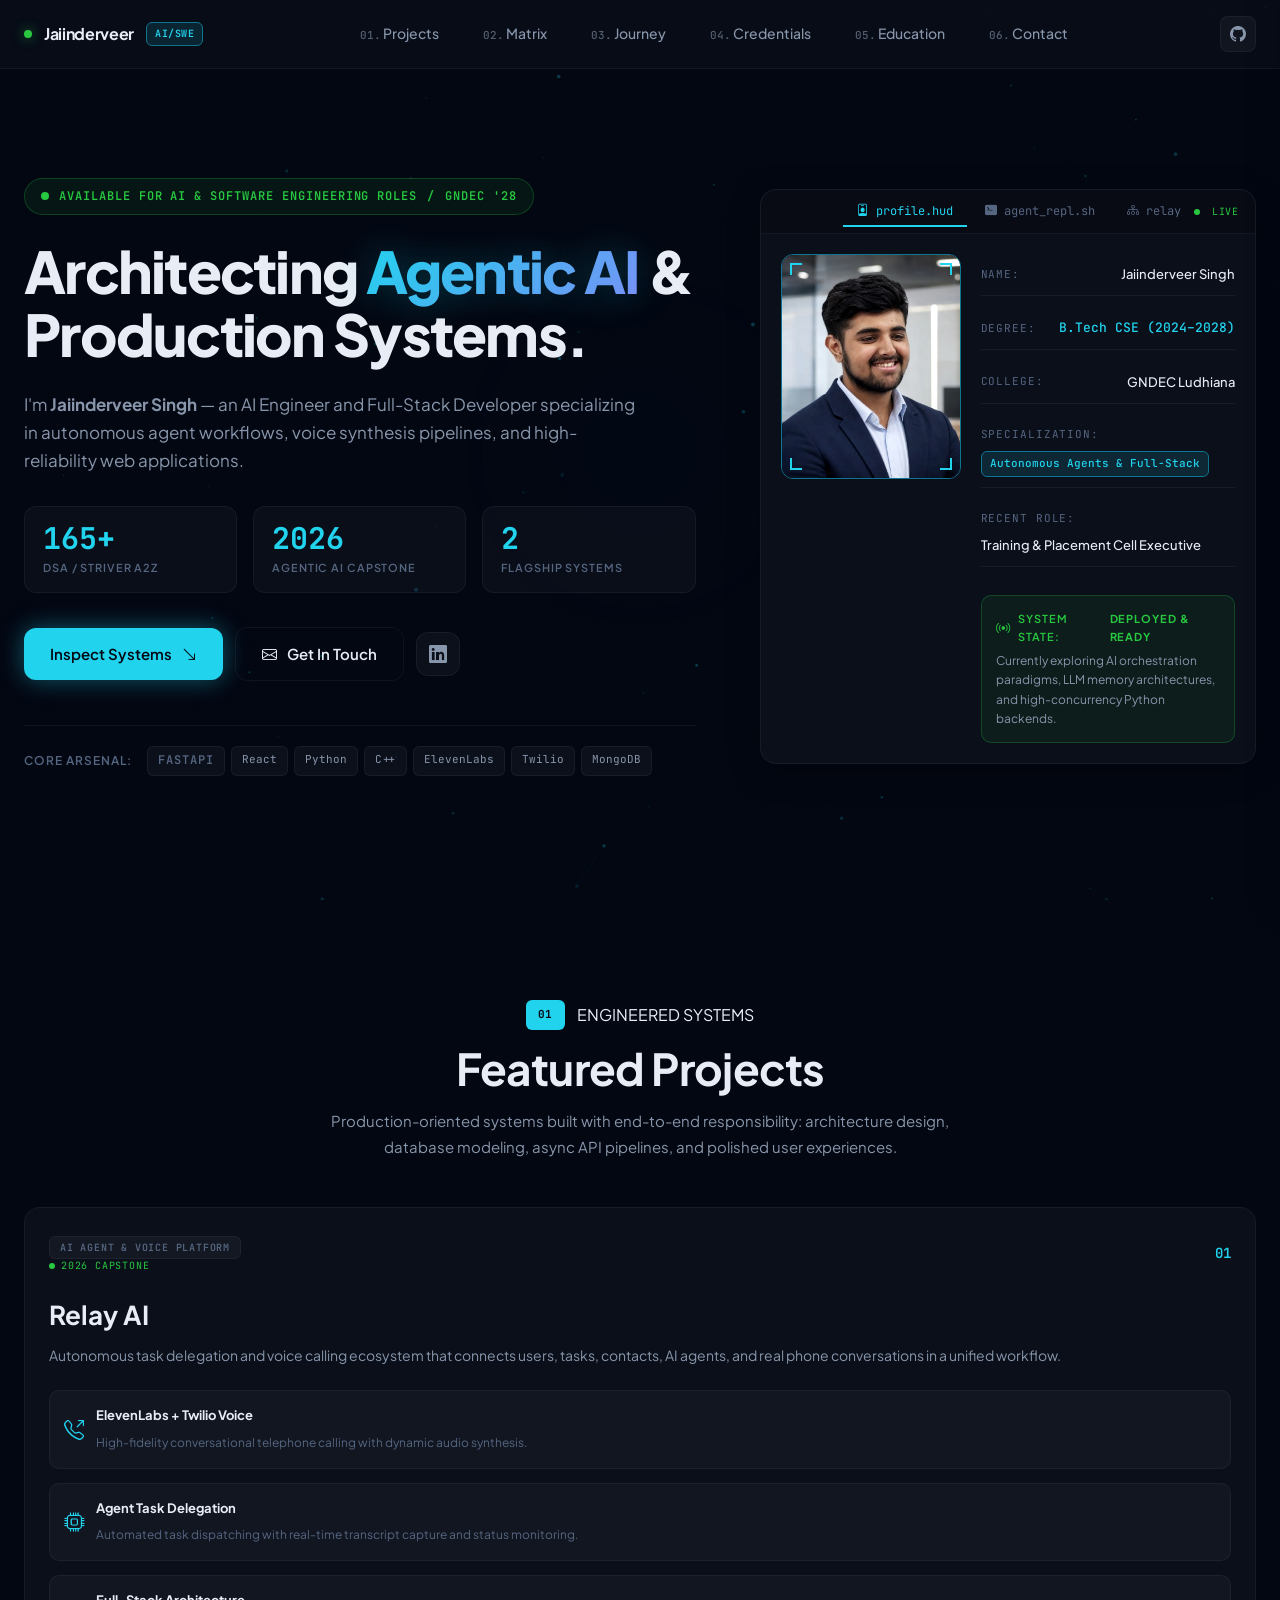
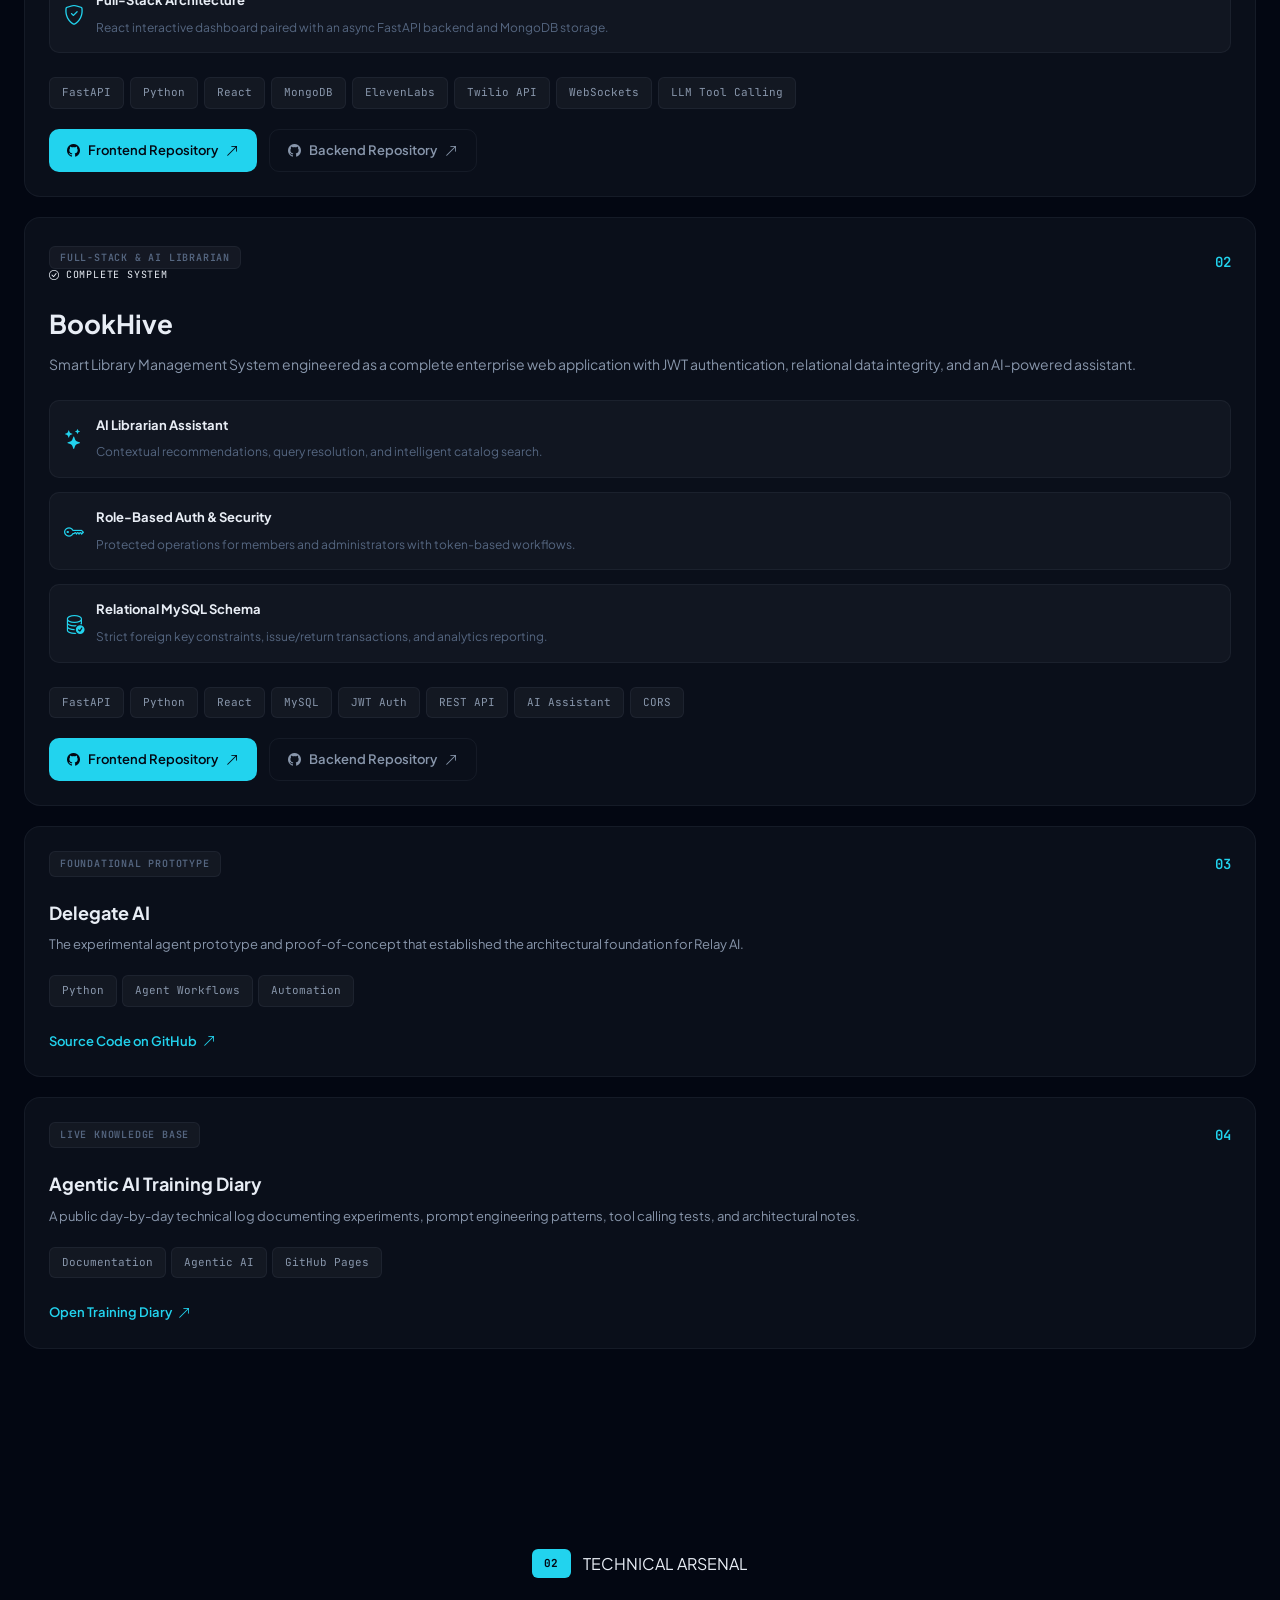
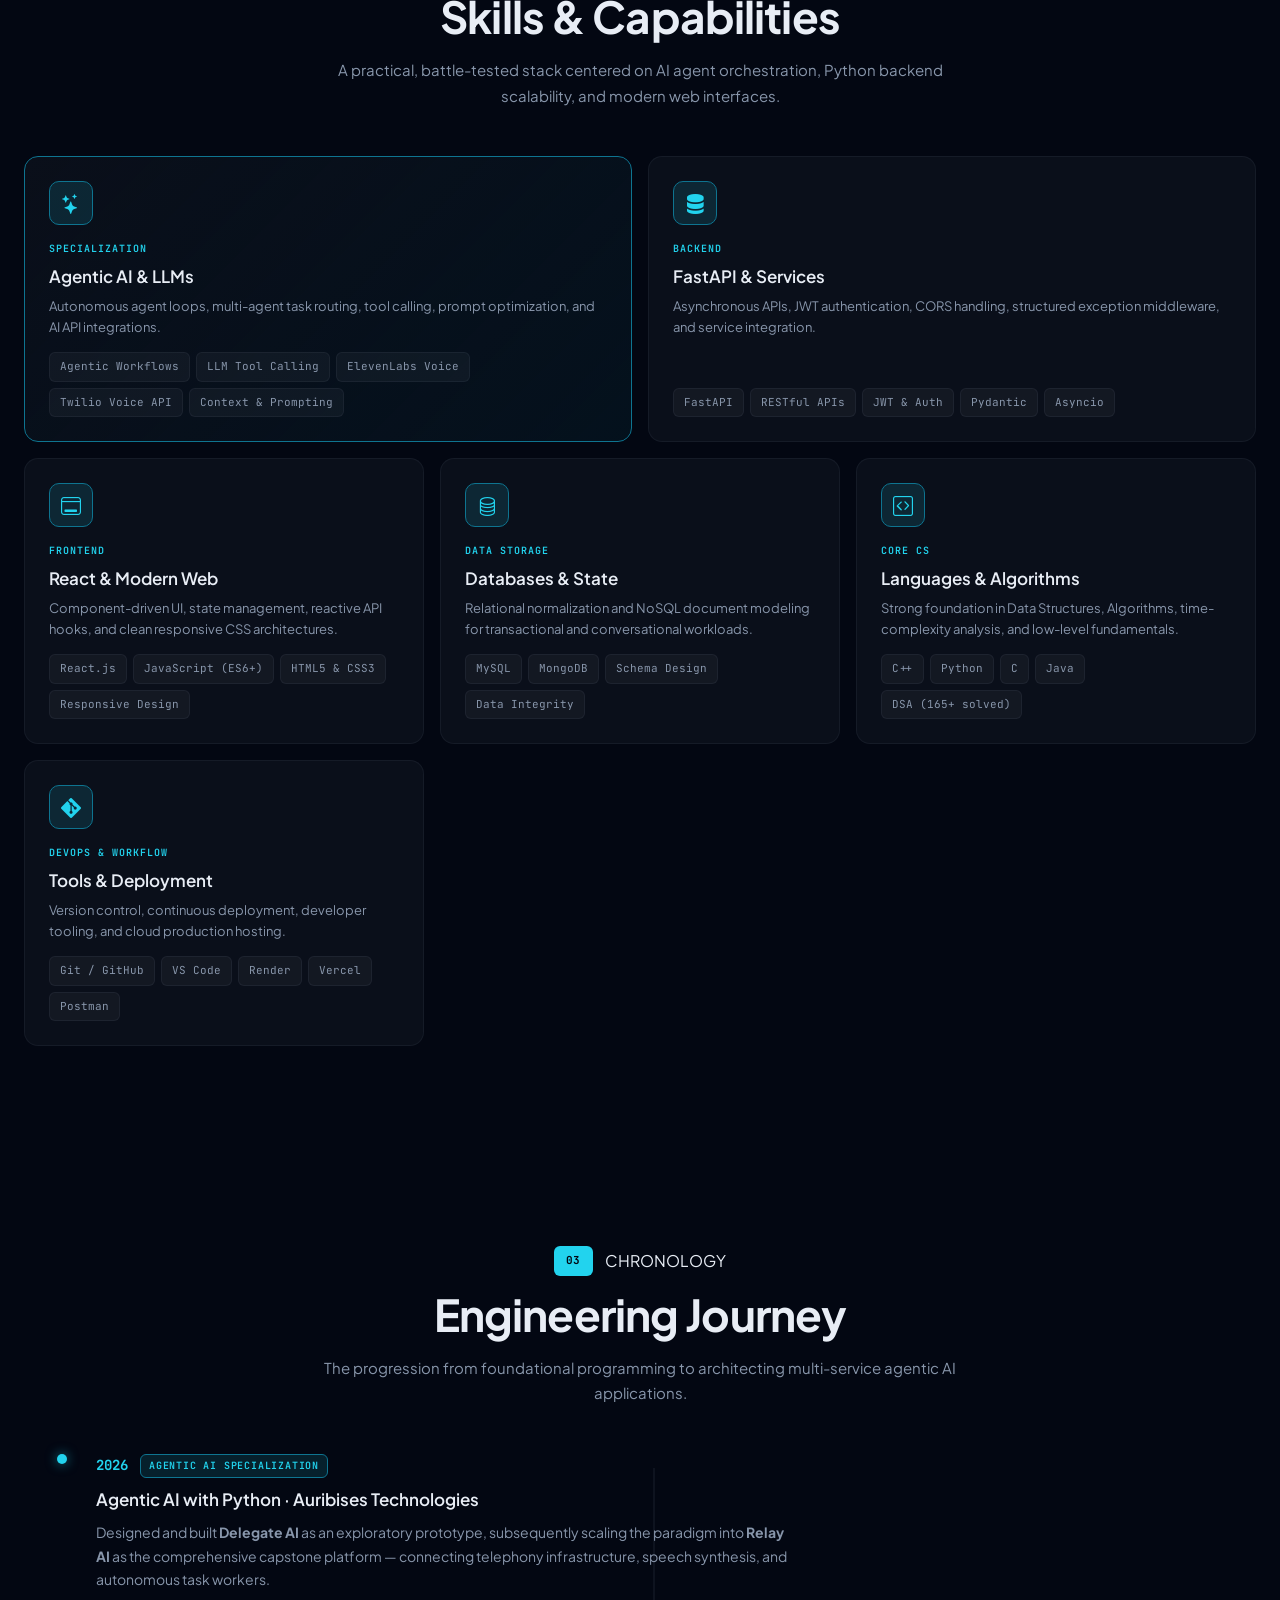
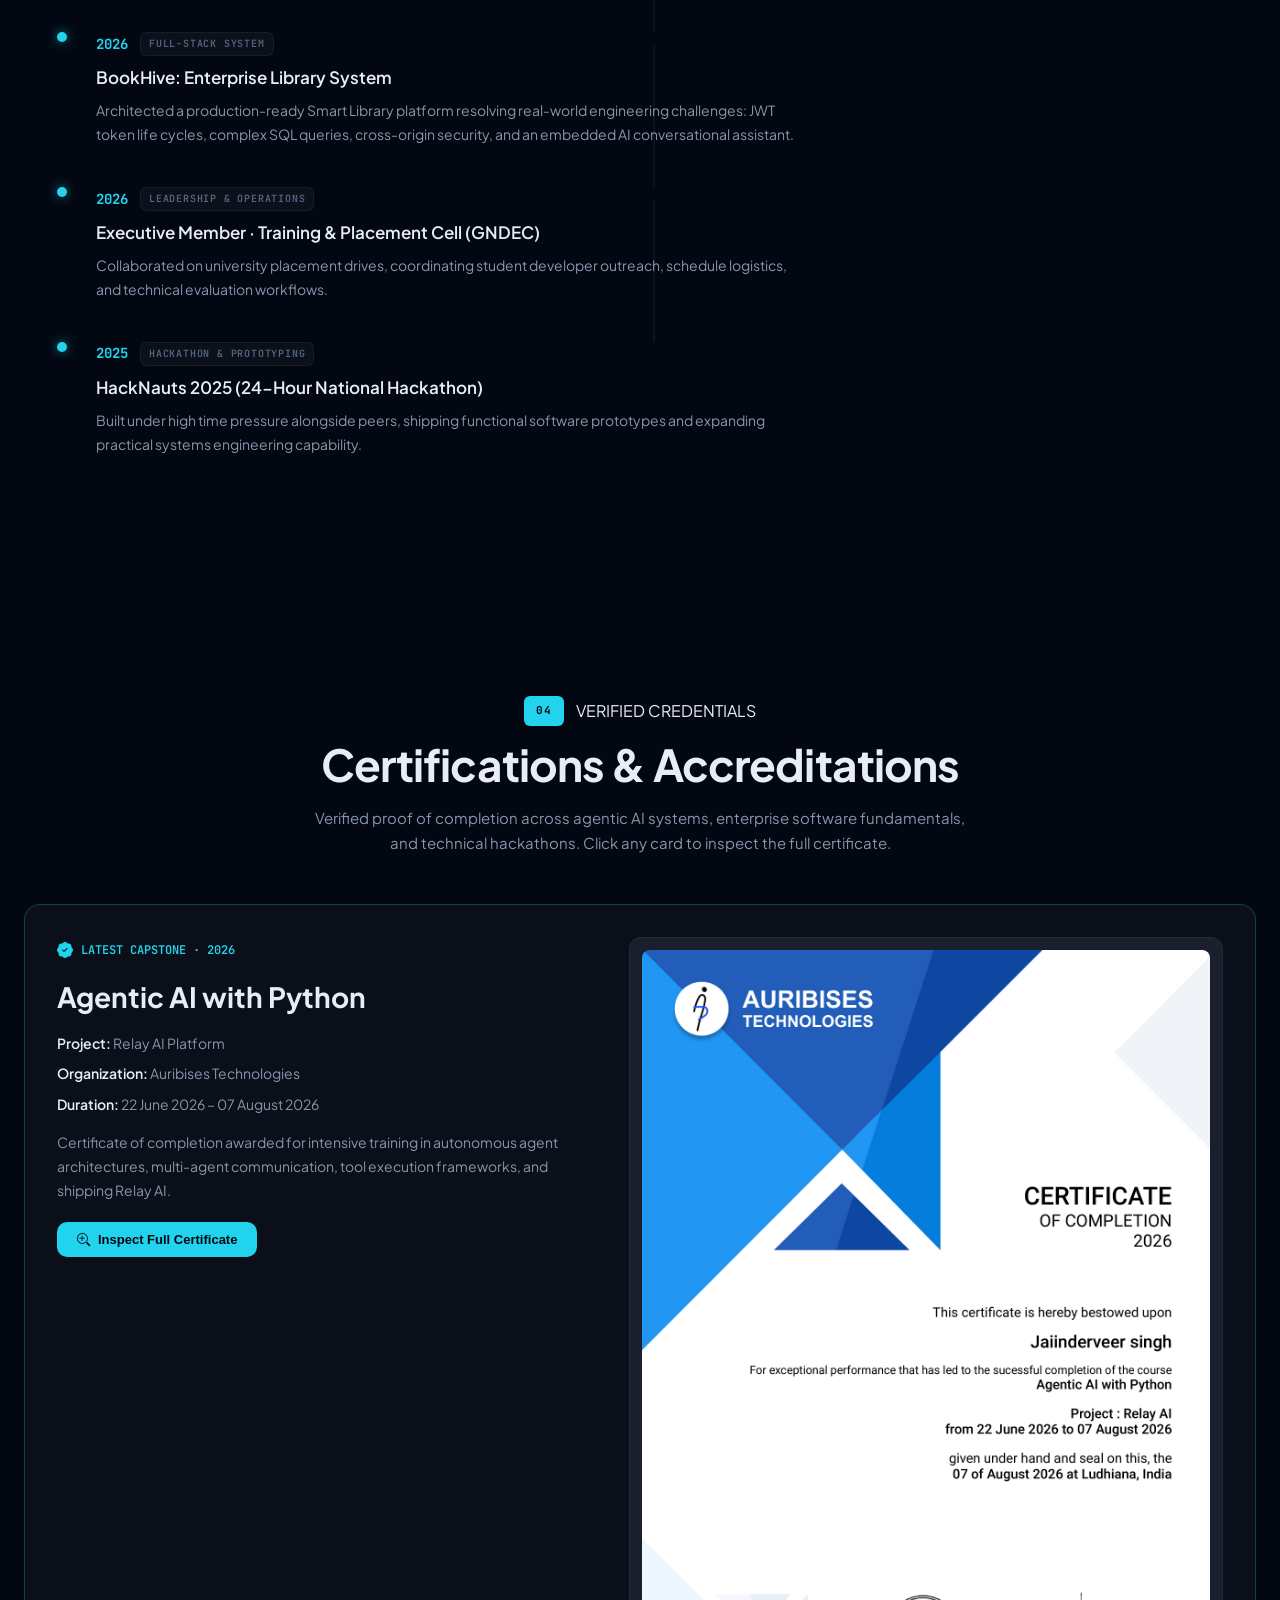
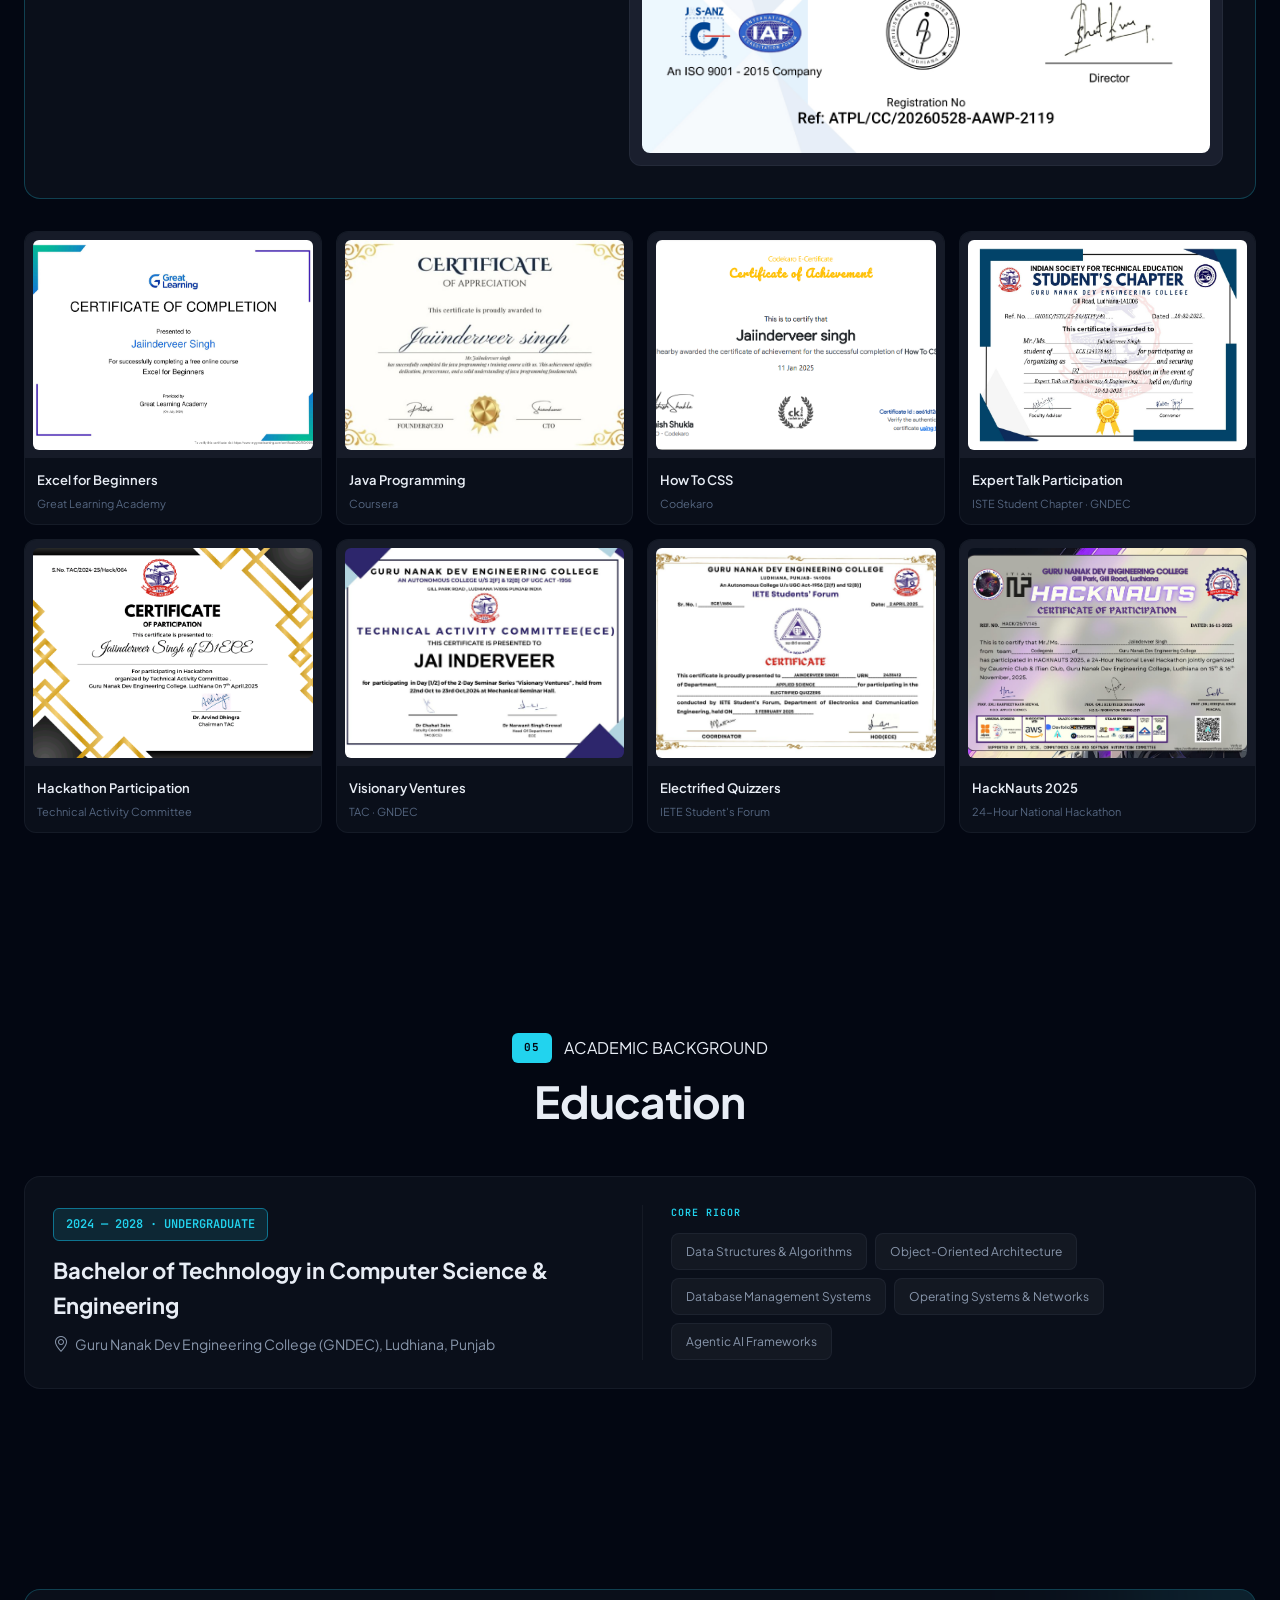
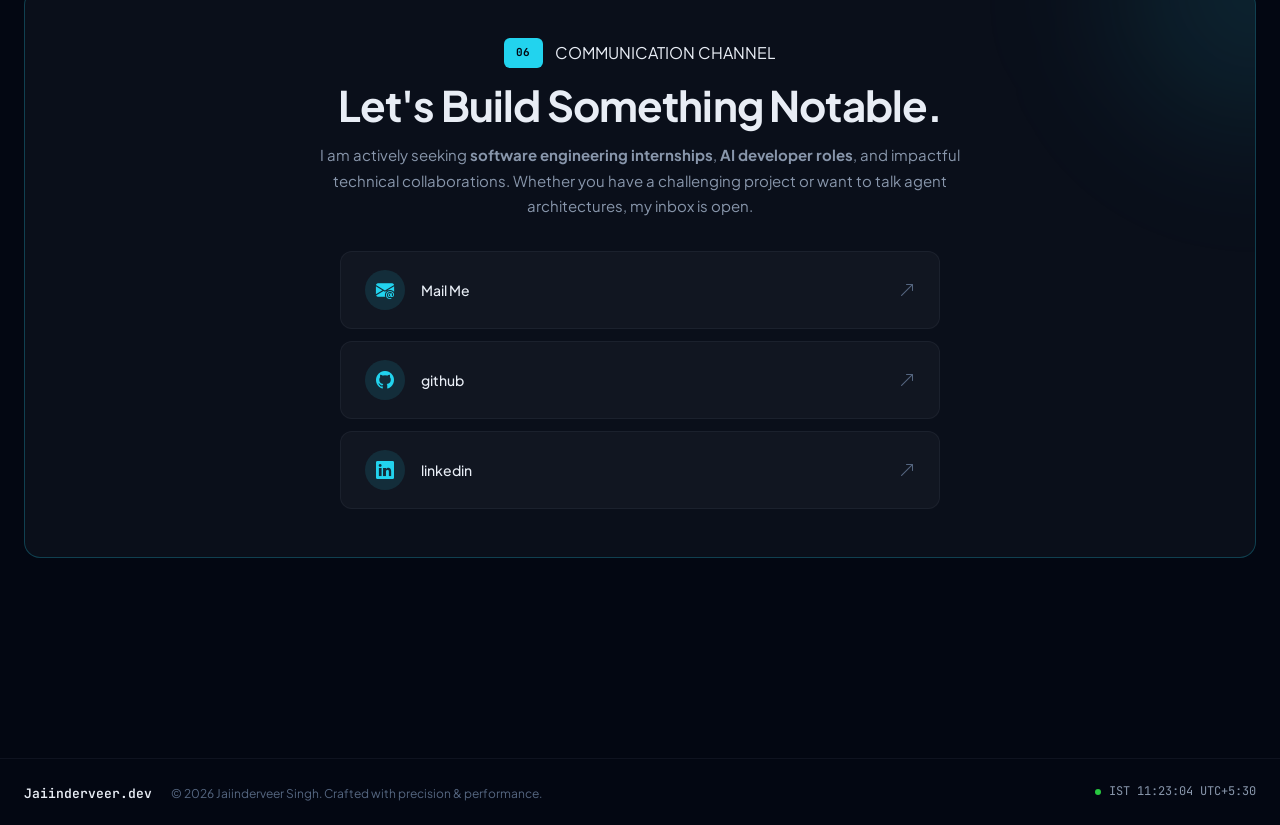
==== commit e56fc78a: "Refine responsive layout, center section headers, and streamline email navigation - Make hero sectio" ====
--- a/index.html
+++ b/index.html
@@ -31,49 +31,6 @@
   <!-- Toast Notification Container -->
   <div id="toast" class="toast-notification" aria-live="polite"></div>
 
-  <!-- Command Palette Modal (Ctrl+K / Cmd+K) -->
-  <div id="cmd-palette-modal" class="cmd-modal-backdrop" aria-hidden="true">
-    <div class="cmd-modal">
-      <div class="cmd-header">
-        <i class="bi bi-search cmd-search-icon"></i>
-        <input type="text" id="cmd-input" placeholder="Type a command or jump to section..." autocomplete="off">
-        <kbd class="cmd-kbd">ESC</kbd>
-      </div>
-      <div class="cmd-body">
-        <div class="cmd-group-title">Navigation</div>
-        <button class="cmd-item" data-action="navigate" data-target="#home">
-          <i class="bi bi-house"></i> <span>Home / Hero</span> <kbd>01</kbd>
-        </button>
-        <button class="cmd-item" data-action="navigate" data-target="#projects">
-          <i class="bi bi-cpu"></i> <span>Selected Projects</span> <kbd>02</kbd>
-        </button>
-        <button class="cmd-item" data-action="navigate" data-target="#skills">
-          <i class="bi bi-layers"></i> <span>Technical Matrix</span> <kbd>03</kbd>
-        </button>
-        <button class="cmd-item" data-action="navigate" data-target="#journey">
-          <i class="bi bi-signpost-2"></i> <span>Engineering Journey</span> <kbd>04</kbd>
-        </button>
-        <button class="cmd-item" data-action="navigate" data-target="#certificates">
-          <i class="bi bi-patch-check"></i> <span>Certifications</span> <kbd>05</kbd>
-        </button>
-        <button class="cmd-item" data-action="navigate" data-target="#contact">
-          <i class="bi bi-terminal"></i> <span>Contact Command</span> <kbd>06</kbd>
-        </button>
-
-        <div class="cmd-group-title">Actions</div>
-        <button class="cmd-item" data-action="copy-email">
-          <i class="bi bi-clipboard"></i> <span>Copy Email Address</span>
-        </button>
-        <button class="cmd-item" data-action="link" data-target="https://github.com/Jaiinderveer">
-          <i class="bi bi-github"></i> <span>Open GitHub Profile</span>
-        </button>
-        <button class="cmd-item" data-action="link" data-target="https://www.linkedin.com/in/jaiinderveer-singh-282a1130b/">
-          <i class="bi bi-linkedin"></i> <span>Open LinkedIn Profile</span>
-        </button>
-      </div>
-    </div>
-  </div>
-
   <!-- Certificate Image Lightbox Modal -->
   <div id="cert-lightbox" class="cert-lightbox-backdrop" aria-hidden="true">
     <div class="cert-lightbox-content">
@@ -104,21 +61,42 @@
         <a href="#skills" class="nav-item"><span>02.</span> Matrix</a>
         <a href="#journey" class="nav-item"><span>03.</span> Journey</a>
         <a href="#certificates" class="nav-item"><span>04.</span> Credentials</a>
-        <a href="#contact" class="nav-item"><span>05.</span> Contact</a>
+        <a href="#education" class="nav-item"><span>05.</span> Education</a>
+        <a href="#contact" class="nav-item"><span>06.</span> Contact</a>
       </div>
 
       <div class="nav-actions">
-        <button class="cmd-trigger-btn" id="cmd-trigger" title="Command Palette (Ctrl+K)">
-          <i class="bi bi-command"></i>
-          <span class="cmd-trigger-text">Search</span>
-          <kbd>⌘K</kbd>
-        </button>
         <a href="https://github.com/Jaiinderveer" target="_blank" rel="noopener" class="icon-btn" title="GitHub">
           <i class="bi bi-github"></i>
         </a>
+        <button class="hamburger-btn" id="hamburger-btn" aria-label="Toggle navigation menu">
+          <span class="hamburger-bar"></span>
+          <span class="hamburger-bar"></span>
+          <span class="hamburger-bar"></span>
+        </button>
       </div>
     </nav>
   </header>
+
+  <!-- Mobile Navigation Menu Drawer -->
+  <div class="mobile-nav-overlay" id="mobile-nav-overlay"></div>
+  <div class="mobile-nav-drawer" id="mobile-nav-drawer">
+    <div class="mobile-nav-header">
+      <span class="brand-name">Navigation</span>
+      <button class="mobile-nav-close" id="mobile-nav-close" aria-label="Close menu">
+        <i class="bi bi-x-lg"></i>
+      </button>
+    </div>
+    <div class="mobile-nav-links">
+      <a href="#home" class="mobile-nav-item"><i class="bi bi-house"></i> <span>Home</span></a>
+      <a href="#projects" class="mobile-nav-item"><i class="bi bi-cpu"></i> <span>Projects</span></a>
+      <a href="#skills" class="mobile-nav-item"><i class="bi bi-layers"></i> <span>Matrix</span></a>
+      <a href="#journey" class="mobile-nav-item"><i class="bi bi-signpost-2"></i> <span>Journey</span></a>
+      <a href="#certificates" class="mobile-nav-item"><i class="bi bi-patch-check"></i> <span>Credentials</span></a>
+      <a href="#education" class="mobile-nav-item"><i class="bi bi-mortarboard"></i> <span>Education</span></a>
+      <a href="#contact" class="mobile-nav-item"><i class="bi bi-terminal"></i> <span>Contact</span></a>
+    </div>
+  </div>
 
   <main>
     <!-- HERO SECTION -->
@@ -164,7 +142,7 @@
               <span>Inspect Systems</span>
               <i class="bi bi-arrow-down-right"></i>
             </a>
-            <a href="mailto:jaiinderveersingh@gmail.com" class="btn-hero-secondary" id="copy-email-hero">
+            <a href="mailto:jaiinderveersingh@gmail.com" class="btn-hero-secondary">
               <i class="bi bi-envelope"></i>
               <span>Get In Touch</span>
             </a>
@@ -602,7 +580,7 @@
           </div>
 
           <!-- Matrix Category 2: Backend Architecture -->
-          <div class="skill-matrix-card">
+          <div class="skill-matrix-card skill-wide">
             <div class="skill-card-icon">
               <i class="bi bi-server"></i>
             </div>
@@ -938,8 +916,18 @@
     </section>
 
     <!-- SECTION 05: EDUCATION -->
-    <section class="section-block">
+    <section id="education" class="section-block">
       <div class="section-container">
+
+        <div class="section-header-row">
+          <div>
+            <div class="section-tag-badge">
+              <span class="tag-index">05</span>
+              <span>ACADEMIC BACKGROUND</span>
+            </div>
+            <h2 class="section-main-heading">Education</h2>
+          </div>
+        </div>
 
         <div class="education-matrix-card">
           <div class="edu-card-left">
@@ -972,7 +960,7 @@
         <div class="contact-command-card">
           <div class="contact-command-content">
             <div class="section-tag-badge">
-              <span class="tag-index">05</span>
+              <span class="tag-index">06</span>
               <span>COMMUNICATION CHANNEL</span>
             </div>
 
@@ -982,20 +970,18 @@
             </p>
 
             <div class="contact-methods-grid">
-              <div class="contact-method-tile" id="copy-email-box" title="Click to copy email address">
+              <a href="mailto:jaiinderveersingh@gmail.com" class="contact-method-tile">
                 <div class="method-icon"><i class="bi bi-envelope-at-fill"></i></div>
                 <div class="method-info">
-                  <span class="method-label">DIRECT EMAIL (CLICK TO COPY)</span>
-                  <strong class="method-value">jaiinderveersingh@gmail.com</strong>
-                </div>
-                <i class="bi bi-copy method-action-icon"></i>
-              </div>
+                  <strong class="method-value">Mail Me</strong>
+                </div>
+                <i class="bi bi-arrow-up-right method-action-icon"></i>
+              </a>
 
               <a href="https://github.com/Jaiinderveer" target="_blank" rel="noopener" class="contact-method-tile">
                 <div class="method-icon"><i class="bi bi-github"></i></div>
                 <div class="method-info">
-                  <span class="method-label">SOURCE REPOSITORIES</span>
-                  <strong class="method-value">github.com/Jaiinderveer</strong>
+                  <strong class="method-value">github</strong>
                 </div>
                 <i class="bi bi-arrow-up-right method-action-icon"></i>
               </a>
@@ -1003,8 +989,7 @@
               <a href="https://www.linkedin.com/in/jaiinderveer-singh-282a1130b/" target="_blank" rel="noopener" class="contact-method-tile">
                 <div class="method-icon"><i class="bi bi-linkedin"></i></div>
                 <div class="method-info">
-                  <span class="method-label">PROFESSIONAL NETWORK</span>
-                  <strong class="method-value">linkedin.com/in/jaiinderveer-singh</strong>
+                  <strong class="method-value">linkedin</strong>
                 </div>
                 <i class="bi bi-arrow-up-right method-action-icon"></i>
               </a>
--- a/assets/styles/future.css
+++ b/assets/styles/future.css
@@ -144,108 +144,7 @@
 }
 
 /* ===================================================================
-   4. COMMAND PALETTE MODAL
-   =================================================================== */
-
-.cmd-modal-backdrop {
-  position: fixed;
-  top: 0;
-  left: 0;
-  width: 100%;
-  height: 100%;
-  z-index: 10000;
-  background: rgba(3, 7, 18, 0.85);
-  backdrop-filter: blur(8px);
-  -webkit-backdrop-filter: blur(8px);
-  display: none;
-  align-items: flex-start;
-  justify-content: center;
-  padding-top: 15vh;
-  opacity: 0;
-  transition: opacity 0.25s var(--ease-smooth);
-}
-
-.cmd-modal-backdrop.open {
-  display: flex;
-  opacity: 1;
-}
-
-.cmd-modal-card {
-  background: var(--bg-panel-2);
-  border: 1px solid var(--border-strong);
-  border-radius: 16px;
-  width: 90%;
-  max-width: 640px;
-  box-shadow: 0 24px 64px rgba(0, 0, 0, 0.6);
-  overflow: hidden;
-  transform: scale(0.96) translateY(-8px);
-  transition: transform 0.3s var(--ease-smooth);
-}
-
-.cmd-modal-backdrop.open .cmd-modal-card {
-  transform: scale(1) translateY(0);
-}
-
-.cmd-search-input {
-  width: 100%;
-  background: transparent;
-  border: none;
-  border-bottom: 1px solid var(--border-default);
-  padding: 20px 24px;
-  font-size: 16px;
-  font-family: 'JetBrains Mono', monospace;
-  color: var(--text-primary);
-  outline: none;
-}
-
-.cmd-search-input::placeholder {
-  color: var(--text-muted);
-}
-
-.cmd-items-list {
-  max-height: 400px;
-  overflow-y: auto;
-  padding: 8px;
-}
-
-.cmd-item {
-  display: flex;
-  align-items: center;
-  justify-content: space-between;
-  width: 100%;
-  background: transparent;
-  border: 1px solid transparent;
-  border-radius: 8px;
-  padding: 12px 16px;
-  font-size: 14px;
-  color: var(--text-secondary);
-  cursor: pointer;
-  transition: all 0.2s var(--ease-smooth);
-  font-family: 'Plus Jakarta Sans', sans-serif;
-  text-align: left;
-}
-
-.cmd-item:hover,
-.cmd-item:focus {
-  background: var(--accent-glow);
-  border-color: var(--accent-dim);
-  color: var(--text-primary);
-}
-
-.cmd-kbd {
-  display: inline-flex;
-  align-items: center;
-  padding: 3px 8px;
-  font-family: 'JetBrains Mono', monospace;
-  font-size: 11px;
-  background: rgba(255, 255, 255, 0.06);
-  border: 1px solid var(--border-default);
-  border-radius: 4px;
-  color: var(--text-muted);
-}
-
-/* ===================================================================
-   5. CERTIFICATE LIGHTBOX
+   4. CERTIFICATE LIGHTBOX
    =================================================================== */
 
 .cert-lightbox-backdrop {
@@ -255,13 +154,13 @@
   width: 100%;
   height: 100%;
   z-index: 10001;
-  background: rgba(3, 7, 18, 0.95);
+  background: rgba(3, 7, 18, 0.96);
   backdrop-filter: blur(10px);
   -webkit-backdrop-filter: blur(10px);
   display: none;
   align-items: center;
   justify-content: center;
-  padding: 40px;
+  padding: 24px;
   opacity: 0;
   transition: opacity 0.3s var(--ease-smooth);
 }
@@ -273,20 +172,53 @@
 
 .cert-lightbox-content {
   position: relative;
-  max-width: 1200px;
-  max-height: 90vh;
+  max-width: 85vw;
+  max-height: 85vh;
   background: #1a1f2e;
   padding: 20px;
   border-radius: 16px;
   border: 1px solid var(--border-default);
   box-shadow: 0 32px 80px rgba(0, 0, 0, 0.7);
-}
-
-.cert-lightbox-img {
+  display: flex;
+  flex-direction: column;
+  align-items: center;
+}
+
+.cert-lightbox-img-wrapper {
+  width: 100%;
+  height: 100%;
+  display: flex;
+  align-items: center;
+  justify-content: center;
+  overflow: hidden;
+}
+
+.cert-lightbox-img-wrapper img {
   display: block;
   max-width: 100%;
-  max-height: calc(90vh - 100px);
+  max-height: 75vh;
+  width: auto;
+  height: auto;
+  object-fit: contain;
   border-radius: 8px;
+}
+
+.cert-lightbox-caption {
+  width: 100%;
+  padding: 16px 0 0;
+  text-align: center;
+}
+
+.cert-lightbox-caption h4 {
+  font-size: 16px;
+  font-weight: 600;
+  color: var(--text-primary);
+  margin-bottom: 4px;
+}
+
+.cert-lightbox-caption p {
+  font-size: 13px;
+  color: var(--text-secondary);
 }
 
 .cert-lightbox-close {
@@ -430,28 +362,149 @@
   align-items: center;
 }
 
-.cmd-trigger-btn {
-  display: flex;
-  align-items: center;
-  gap: 10px;
-  padding: 8px 14px;
+.hamburger-btn {
+  display: none;
+  flex-direction: column;
+  justify-content: space-between;
+  width: 36px;
+  height: 36px;
+  padding: 8px 6px;
   background: rgba(255, 255, 255, 0.04);
   border: 1px solid var(--border-default);
   border-radius: 8px;
-  color: var(--text-secondary);
-  font-size: 13px;
   cursor: pointer;
   transition: all 0.2s var(--ease-smooth);
 }
 
-.cmd-trigger-btn:hover {
+.hamburger-btn:hover {
   background: var(--accent-glow);
   border-color: var(--accent-dim);
+}
+
+.hamburger-bar {
+  display: block;
+  width: 100%;
+  height: 2px;
+  background: var(--text-primary);
+  border-radius: 2px;
+  transition: all 0.3s var(--ease-smooth);
+}
+
+.hamburger-btn.active .hamburger-bar:nth-child(1) {
+  transform: translateY(7px) rotate(45deg);
+}
+
+.hamburger-btn.active .hamburger-bar:nth-child(2) {
+  opacity: 0;
+}
+
+.hamburger-btn.active .hamburger-bar:nth-child(3) {
+  transform: translateY(-7px) rotate(-45deg);
+}
+
+/* Mobile Nav Drawer & Overlay */
+.mobile-nav-overlay {
+  position: fixed;
+  top: 0;
+  left: 0;
+  width: 100%;
+  height: 100%;
+  background: rgba(3, 7, 18, 0.8);
+  backdrop-filter: blur(8px);
+  -webkit-backdrop-filter: blur(8px);
+  z-index: 9998;
+  opacity: 0;
+  visibility: hidden;
+  transition: all 0.3s var(--ease-smooth);
+}
+
+.mobile-nav-overlay.open {
+  opacity: 1;
+  visibility: visible;
+}
+
+.mobile-nav-drawer {
+  position: fixed;
+  top: 0;
+  right: -320px;
+  width: 300px;
+  max-width: 85vw;
+  height: 100%;
+  background: rgba(10, 15, 26, 0.95);
+  backdrop-filter: blur(20px);
+  -webkit-backdrop-filter: blur(20px);
+  border-left: 1px solid var(--border-default);
+  z-index: 9999;
+  padding: 24px;
+  display: flex;
+  flex-direction: column;
+  transition: right 0.35s cubic-bezier(0.16, 1, 0.3, 1);
+  box-shadow: -10px 0 30px rgba(0, 0, 0, 0.5);
+}
+
+.mobile-nav-drawer.open {
+  right: 0;
+}
+
+.mobile-nav-header {
+  display: flex;
+  align-items: center;
+  justify-content: space-between;
+  padding-bottom: 20px;
+  border-bottom: 1px solid var(--border-default);
+  margin-bottom: 24px;
+}
+
+.mobile-nav-close {
+  background: rgba(255, 255, 255, 0.05);
+  border: 1px solid var(--border-default);
   color: var(--text-primary);
-}
-
-.cmd-trigger-btn .cmd-kbd {
-  margin-left: 4px;
+  width: 36px;
+  height: 36px;
+  border-radius: 8px;
+  display: grid;
+  place-items: center;
+  font-size: 16px;
+  cursor: pointer;
+  transition: all 0.2s var(--ease-smooth);
+}
+
+.mobile-nav-close:hover {
+  background: var(--accent-glow);
+  color: var(--accent-primary);
+  border-color: var(--accent-dim);
+}
+
+.mobile-nav-links {
+  display: flex;
+  flex-direction: column;
+  gap: 8px;
+}
+
+.mobile-nav-item {
+  display: flex;
+  align-items: center;
+  gap: 14px;
+  padding: 14px 16px;
+  color: var(--text-secondary);
+  text-decoration: none;
+  font-size: 15px;
+  font-weight: 500;
+  border-radius: 10px;
+  border: 1px solid transparent;
+  transition: all 0.2s var(--ease-smooth);
+}
+
+.mobile-nav-item i {
+  font-size: 18px;
+  color: var(--accent-primary);
+}
+
+.mobile-nav-item:hover,
+.mobile-nav-item.is-active {
+  color: var(--text-primary);
+  background: var(--accent-glow);
+  border-color: var(--accent-dim);
 }
 
 .icon-btn {
@@ -483,41 +536,52 @@
 .hero-section {
   position: relative;
   min-height: 100vh;
-  padding-top: 120px;
+  padding-top: clamp(90px, 12vw, 130px);
+  padding-bottom: clamp(40px, 6vw, 80px);
   z-index: 10;
+  display: flex;
+  align-items: center;
+  box-sizing: border-box;
+  width: 100%;
 }
 
 .hero-grid {
   display: grid;
   grid-template-columns: 1.15fr 0.85fr;
-  gap: 80px;
+  gap: clamp(32px, 5vw, 80px);
   align-items: center;
   max-width: 1360px;
+  width: 100%;
   margin: 0 auto;
-  padding: 0 24px;
+  padding: 0 clamp(16px, 3vw, 24px);
+  box-sizing: border-box;
 }
 
 .hero-intro {
   display: flex;
   flex-direction: column;
-  gap: 24px;
+  gap: clamp(16px, 2.5vw, 24px);
+  min-width: 0;
+  width: 100%;
 }
 
 .status-badge {
   display: inline-flex;
   align-items: center;
   gap: 10px;
-  padding: 8px 16px;
+  padding: clamp(6px, 1vw, 8px) clamp(12px, 1.5vw, 16px);
   background: rgba(40, 200, 64, 0.08);
   border: 1px solid rgba(40, 200, 64, 0.25);
   border-radius: 100px;
   width: fit-content;
-  font-size: 12px;
+  max-width: 100%;
+  font-size: clamp(10px, 1.2vw, 12px);
   font-weight: 600;
   font-family: 'JetBrains Mono', monospace;
   text-transform: uppercase;
   letter-spacing: 0.08em;
   color: #28c840;
+  box-sizing: border-box;
 }
 
 .status-dot-pulse {
@@ -540,11 +604,13 @@
 }
 
 .hero-headline {
-  font-size: clamp(42px, 5.5vw, 72px);
+  font-size: clamp(30px, 4.5vw, 68px);
   font-weight: 800;
-  line-height: 1.08;
+  line-height: 1.1;
   letter-spacing: -0.03em;
   margin: 0;
+  word-break: break-word;
+  overflow-wrap: break-word;
 }
 
 .text-glow-accent {
@@ -556,63 +622,81 @@
 }
 
 .hero-subtext {
-  font-size: 17px;
-  line-height: 1.7;
+  font-size: clamp(14px, 1.6vw, 17px);
+  line-height: 1.65;
   color: var(--text-secondary);
   max-width: 620px;
   margin: 0;
 }
 
 .hero-telemetry {
-  display: flex;
-  gap: 16px;
-  flex-wrap: wrap;
-  margin-top: 8px;
+  display: grid;
+  grid-template-columns: repeat(auto-fit, minmax(min(100%, 130px), 1fr));
+  gap: clamp(8px, 1.5vw, 16px);
+  width: 100%;
+  max-width: 100%;
+  box-sizing: border-box;
+  margin-top: clamp(4px, 1vw, 8px);
 }
 
 .telemetry-card {
   display: flex;
   flex-direction: column;
-  gap: 6px;
-  padding: 16px 20px;
+  justify-content: center;
+  align-items: flex-start;
+  gap: clamp(4px, 0.8vw, 6px);
+  padding: clamp(10px, 1.8vw, 16px) clamp(12px, 2vw, 18px);
   background: rgba(255, 255, 255, 0.03);
   border: 1px solid var(--border-default);
   border-radius: 12px;
-  min-width: 120px;
+  min-width: 0;
+  width: 100%;
+  box-sizing: border-box;
+  transition: all 0.3s var(--ease-smooth);
+}
+
+.telemetry-card:hover {
+  background: rgba(34, 211, 238, 0.06);
+  border-color: rgba(34, 211, 238, 0.3);
+  transform: translateY(-2px);
 }
 
 .telemetry-num {
   font-family: 'JetBrains Mono', monospace;
-  font-size: 32px;
+  font-size: clamp(20px, 3.2vw, 30px);
   font-weight: 700;
   color: var(--accent-primary);
   line-height: 1;
 }
 
 .telemetry-label {
-  font-size: 11px;
+  font-size: clamp(8px, 1.1vw, 11px);
   font-weight: 600;
   text-transform: uppercase;
   letter-spacing: 0.08em;
   color: var(--text-muted);
+  white-space: normal;
+  word-break: break-word;
 }
 
 .hero-cta-group {
   display: flex;
-  gap: 12px;
+  gap: clamp(8px, 1.5vw, 12px);
   flex-wrap: wrap;
   align-items: center;
-  margin-top: 12px;
+  margin-top: clamp(6px, 1vw, 10px);
+  width: 100%;
 }
 
 .btn-hero-primary {
   display: inline-flex;
   align-items: center;
-  gap: 10px;
-  padding: 14px 28px;
+  justify-content: center;
+  gap: clamp(8px, 1vw, 10px);
+  padding: clamp(10px, 1.8vw, 14px) clamp(18px, 2.5vw, 26px);
   background: var(--accent-primary);
   color: #030712;
-  font-size: 15px;
+  font-size: clamp(13px, 1.5vw, 15px);
   font-weight: 600;
   border: none;
   border-radius: 12px;
@@ -620,48 +704,42 @@
   text-decoration: none;
   box-shadow: 0 0 24px rgba(34, 211, 238, 0.4);
   transition: all 0.3s var(--ease-smooth);
-}
-
-.btn-hero-primary:hover {
-  transform: translateY(-2px);
-  box-shadow: var(--shadow-glow);
+  white-space: nowrap;
 }
 
 .btn-hero-secondary {
   display: inline-flex;
   align-items: center;
-  gap: 10px;
-  padding: 14px 28px;
+  justify-content: center;
+  gap: clamp(8px, 1vw, 10px);
+  padding: clamp(10px, 1.8vw, 14px) clamp(18px, 2.5vw, 26px);
   background: transparent;
   border: 1px solid var(--border-default);
   color: var(--text-primary);
-  font-size: 15px;
+  font-size: clamp(13px, 1.5vw, 15px);
   font-weight: 600;
   border-radius: 12px;
   cursor: pointer;
   text-decoration: none;
   transition: all 0.3s var(--ease-smooth);
-}
-
-.btn-hero-secondary:hover {
-  border-color: var(--accent-dim);
-  background: var(--accent-glow);
+  white-space: nowrap;
 }
 
 .btn-hero-ghost {
-  width: 44px;
-  height: 44px;
-  display: flex;
+  width: clamp(38px, 4.5vw, 44px);
+  height: clamp(38px, 4.5vw, 44px);
+  display: inline-flex;
   align-items: center;
   justify-content: center;
   background: rgba(255, 255, 255, 0.04);
   border: 1px solid var(--border-default);
   border-radius: 12px;
   color: var(--text-secondary);
-  font-size: 18px;
+  font-size: clamp(15px, 2vw, 18px);
   cursor: pointer;
   text-decoration: none;
   transition: all 0.3s var(--ease-smooth);
+  flex-shrink: 0;
 }
 
 .btn-hero-ghost:hover {
@@ -673,14 +751,16 @@
 .hero-stack-row {
   display: flex;
   align-items: center;
-  gap: 16px;
-  margin-top: 20px;
-  padding-top: 20px;
+  gap: clamp(10px, 2vw, 16px);
+  margin-top: clamp(14px, 2vw, 20px);
+  padding-top: clamp(14px, 2vw, 20px);
   border-top: 1px solid var(--border-default);
+  width: 100%;
+  flex-wrap: wrap;
 }
 
 .hero-stack-row span:first-child {
-  font-size: 12px;
+  font-size: clamp(10px, 1.2vw, 12px);
   font-weight: 600;
   text-transform: uppercase;
   letter-spacing: 0.08em;
@@ -689,14 +769,14 @@
 
 .stack-pills {
   display: flex;
-  gap: 8px;
+  gap: 6px;
   flex-wrap: wrap;
 }
 
 .stack-pills span {
-  padding: 6px 12px;
-  font-family: 'JetBrains Mono', monospace;
-  font-size: 11px;
+  padding: 4px 10px;
+  font-family: 'JetBrains Mono', monospace;
+  font-size: clamp(10px, 1.2vw, 11px);
   background: rgba(255, 255, 255, 0.04);
   border: 1px solid var(--border-default);
   border-radius: 6px;
@@ -709,30 +789,45 @@
 
 .hero-hud-col {
   position: relative;
+  width: 100%;
+  min-width: 0;
 }
 
 .hud-console-card {
   background: var(--bg-panel-1);
   border: 1px solid var(--border-default);
-  border-radius: 16px;
+  border-radius: clamp(12px, 2vw, 16px);
   overflow: hidden;
-  min-height: 520px;
+  width: 100%;
+  max-width: 100%;
+  min-width: 0;
+  box-sizing: border-box;
   box-shadow: 0 8px 32px rgba(0, 0, 0, 0.3);
 }
 
 .hud-window-bar {
   display: flex;
   align-items: center;
-  height: 44px;
-  background: rgba(0, 0, 0, 0.2);
+  min-height: 44px;
+  background: rgba(0, 0, 0, 0.25);
   border-bottom: 1px solid var(--border-default);
-  padding: 0 16px;
-  gap: 12px;
+  padding: 6px clamp(8px, 1.5vw, 16px);
+  gap: clamp(6px, 1vw, 12px);
+  width: 100%;
+  box-sizing: border-box;
+  overflow-x: auto;
+  -webkit-overflow-scrolling: touch;
+  scrollbar-width: none;
+}
+
+.hud-window-bar::-webkit-scrollbar {
+  display: none;
 }
 
 .hud-dots {
   display: flex;
   gap: 6px;
+  flex-shrink: 0;
 }
 
 .hud-dot {
@@ -756,19 +851,30 @@
 .hud-tabs {
   display: flex;
   gap: 4px;
-  margin-left: 12px;
+  margin-left: clamp(4px, 1vw, 12px);
   flex: 1;
+  min-width: 0;
+  overflow-x: auto;
+  -webkit-overflow-scrolling: touch;
+  white-space: nowrap;
+  scrollbar-width: none;
+}
+
+.hud-tabs::-webkit-scrollbar {
+  display: none;
 }
 
 .hud-tab {
-  padding: 6px 14px;
-  font-family: 'JetBrains Mono', monospace;
-  font-size: 12px;
+  padding: 6px clamp(8px, 1.2vw, 14px);
+  font-family: 'JetBrains Mono', monospace;
+  font-size: clamp(10px, 1.2vw, 12px);
   background: transparent;
   border: none;
   border-bottom: 2px solid transparent;
   color: var(--text-muted);
   cursor: pointer;
+  white-space: nowrap;
+  flex-shrink: 0;
   transition: all 0.2s var(--ease-smooth);
 }
 
@@ -787,10 +893,11 @@
   gap: 6px;
   margin-left: auto;
   font-family: 'JetBrains Mono', monospace;
-  font-size: 10px;
+  font-size: clamp(9px, 1vw, 10px);
   text-transform: uppercase;
   letter-spacing: 0.08em;
   color: #28c840;
+  flex-shrink: 0;
 }
 
 .hud-status-indicator::before {
@@ -804,7 +911,10 @@
 
 .hud-body-tab {
   display: none;
-  padding: 20px;
+  padding: clamp(14px, 2.5vw, 20px);
+  width: 100%;
+  min-width: 0;
+  box-sizing: border-box;
 }
 
 .hud-body-tab.active {
@@ -815,17 +925,23 @@
 
 .profile-hud-layout {
   display: grid;
-  grid-template-columns: 180px auto;
-  gap: 20px;
+  grid-template-columns: minmax(130px, 180px) 1fr;
+  gap: clamp(14px, 2.5vw, 20px);
+  align-items: start;
+  width: 100%;
+  box-sizing: border-box;
 }
 
 .profile-portrait-frame {
   position: relative;
-  width: 180px;
-  height: 220px;
+  width: 100%;
+  max-width: 180px;
+  aspect-ratio: 4 / 5;
+  height: auto;
   border-radius: 12px;
   overflow: hidden;
   border: 1px solid var(--accent-dim);
+  flex-shrink: 0;
 }
 
 .hud-scanline {
@@ -901,29 +1017,37 @@
 .profile-hud-info {
   display: flex;
   flex-direction: column;
-  gap: 12px;
+  gap: clamp(8px, 1.5vw, 12px);
+  min-width: 0;
+  width: 100%;
 }
 
 .hud-data-row {
   display: flex;
   justify-content: space-between;
   align-items: center;
-  padding: 10px 0;
+  padding: clamp(6px, 1vw, 10px) 0;
   border-bottom: 1px solid var(--border-default);
+  gap: 8px;
+  flex-wrap: wrap;
+  width: 100%;
 }
 
 .data-key {
   font-family: 'JetBrains Mono', monospace;
-  font-size: 11px;
+  font-size: clamp(9px, 1.2vw, 11px);
   text-transform: uppercase;
   letter-spacing: 0.08em;
   color: var(--text-muted);
+  flex-shrink: 0;
 }
 
 .data-val {
-  font-size: 13px;
+  font-size: clamp(11px, 1.4vw, 13px);
   color: var(--text-primary);
   font-weight: 500;
+  text-align: right;
+  word-break: break-word;
 }
 
 .data-val.highlight {
@@ -932,45 +1056,47 @@
 }
 
 .data-val.badge-val {
-  padding: 4px 10px;
+  padding: 3px 8px;
   background: var(--accent-glow);
   border: 1px solid var(--accent-dim);
   border-radius: 6px;
-  font-size: 11px;
+  font-size: clamp(10px, 1.2vw, 11px);
   font-family: 'JetBrains Mono', monospace;
   color: var(--accent-primary);
 }
 
 .hud-status-box {
-  margin-top: 16px;
-  padding: 14px;
+  margin-top: clamp(10px, 1.8vw, 16px);
+  padding: clamp(10px, 1.8vw, 14px);
   background: rgba(40, 200, 64, 0.08);
   border: 1px solid rgba(40, 200, 64, 0.25);
   border-radius: 10px;
-  display: flex;
-  align-items: center;
-  gap: 12px;
-}
-
-.hud-status-box i {
-  font-size: 18px;
-  color: #28c840;
-}
-
-.hud-status-box div span {
-  display: block;
-  font-size: 11px;
+  width: 100%;
+  box-sizing: border-box;
+}
+
+.status-box-header {
+  display: flex;
+  align-items: center;
+  gap: 8px;
+  font-size: clamp(10px, 1.2vw, 11px);
   text-transform: uppercase;
   letter-spacing: 0.08em;
   color: #28c840;
   font-weight: 600;
-  margin-bottom: 4px;
-}
-
-.hud-status-box div p {
-  font-size: 12px;
+  margin-bottom: 6px;
+}
+
+.status-box-header i {
+  font-size: 14px;
+  color: #28c840;
+}
+
+.status-box-desc {
+  font-size: clamp(11px, 1.3vw, 12px);
   color: var(--text-secondary);
   margin: 0;
+  line-height: 1.6;
 }
 
 /* Tab 2 - Terminal */
@@ -980,14 +1106,17 @@
   border-radius: 8px;
   overflow: hidden;
   font-family: 'JetBrains Mono', monospace;
-  font-size: 13px;
+  font-size: clamp(11px, 1.4vw, 13px);
+  width: 100%;
+  box-sizing: border-box;
 }
 
 .terminal-screen {
-  min-height: 220px;
-  max-height: 360px;
+  min-height: 180px;
+  max-height: clamp(240px, 40vh, 360px);
   overflow-y: auto;
-  padding: 16px;
+  padding: clamp(10px, 2vw, 16px);
+  word-break: break-word;
 }
 
 .term-line {
@@ -1012,6 +1141,7 @@
 .term-line.prompt-line {
   display: flex;
   gap: 6px;
+  flex-wrap: wrap;
 }
 
 .term-user {
@@ -1032,34 +1162,39 @@
   align-items: center;
   gap: 8px;
   border-top: 1px solid var(--border-default);
-  padding: 10px 16px;
+  padding: clamp(8px, 1.5vw, 10px) clamp(10px, 2vw, 16px);
+  width: 100%;
+  box-sizing: border-box;
 }
 
 #terminal-input {
   flex: 1;
+  min-width: 0;
   background: transparent;
   border: none;
   outline: none;
   color: var(--text-primary);
   font-family: 'JetBrains Mono', monospace;
-  font-size: 13px;
+  font-size: clamp(11px, 1.4vw, 13px);
 }
 
 .terminal-quick-chips {
   display: flex;
   flex-wrap: wrap;
   gap: 6px;
-  padding: 8px 16px;
+  padding: clamp(6px, 1vw, 8px) clamp(10px, 2vw, 16px);
   border-top: 1px solid var(--border-default);
+  width: 100%;
+  box-sizing: border-box;
 }
 
 .term-chip {
-  padding: 5px 10px;
+  padding: 4px 8px;
   background: rgba(255, 255, 255, 0.04);
   border: 1px solid var(--border-default);
   border-radius: 6px;
   font-family: 'JetBrains Mono', monospace;
-  font-size: 11px;
+  font-size: clamp(10px, 1.1vw, 11px);
   color: var(--text-secondary);
   cursor: pointer;
   transition: all 0.2s var(--ease-smooth);
@@ -1074,23 +1209,28 @@
 /* Tab 3 - Architecture Flow */
 
 .arch-flow-container {
-  padding: 20px;
+  padding: clamp(10px, 2vw, 20px);
+  width: 100%;
+  box-sizing: border-box;
 }
 
 .arch-flow-header {
   display: flex;
   justify-content: space-between;
   align-items: center;
-  margin-bottom: 24px;
+  gap: 8px;
+  flex-wrap: wrap;
+  margin-bottom: clamp(14px, 2vw, 24px);
 }
 
 .arch-flow-header h3 {
   font-family: 'JetBrains Mono', monospace;
-  font-size: 11px;
+  font-size: clamp(10px, 1.2vw, 11px);
   text-transform: uppercase;
   letter-spacing: 0.08em;
   color: var(--text-muted);
   font-weight: 600;
+  margin: 0;
 }
 
 .arch-tag {
@@ -1099,7 +1239,7 @@
   border: 1px solid var(--accent-dim);
   border-radius: 6px;
   font-family: 'JetBrains Mono', monospace;
-  font-size: 10px;
+  font-size: clamp(9px, 1.1vw, 10px);
   color: var(--accent-primary);
   text-transform: uppercase;
   letter-spacing: 0.08em;
@@ -1109,9 +1249,12 @@
   display: flex;
   align-items: center;
   justify-content: center;
-  gap: 8px;
+  gap: clamp(6px, 1vw, 10px);
   overflow-x: auto;
-  padding: 24px 0;
+  -webkit-overflow-scrolling: touch;
+  padding: clamp(14px, 2vw, 24px) 0;
+  width: 100%;
+  box-sizing: border-box;
 }
 
 .arch-node {
@@ -1119,41 +1262,45 @@
   flex-direction: column;
   align-items: center;
   justify-content: center;
-  min-width: 120px;
-  padding: 16px;
+  min-width: clamp(85px, 18vw, 120px);
+  padding: clamp(10px, 1.5vw, 16px);
   background: rgba(255, 255, 255, 0.03);
   border: 1px solid var(--border-default);
   border-radius: 12px;
-  gap: 10px;
+  gap: clamp(6px, 1vw, 10px);
+  flex-shrink: 0;
 }
 
 .arch-node i {
-  font-size: 24px;
+  font-size: clamp(18px, 2.5vw, 24px);
   color: var(--accent-primary);
 }
 
 .arch-node span {
-  font-size: 12px;
+  font-size: clamp(10px, 1.3vw, 12px);
   text-align: center;
   color: var(--text-secondary);
 }
 
 .arch-arrow {
   font-family: 'JetBrains Mono', monospace;
-  font-size: 20px;
+  font-size: clamp(14px, 2vw, 20px);
   color: var(--accent-primary);
   font-weight: 300;
+  flex-shrink: 0;
 }
 
 .arch-details-grid {
   display: grid;
-  grid-template-columns: repeat(3, 1fr);
-  gap: 12px;
-  margin-top: 24px;
+  grid-template-columns: repeat(auto-fit, minmax(min(100%, 110px), 1fr));
+  gap: clamp(8px, 1.5vw, 12px);
+  margin-top: clamp(14px, 2vw, 24px);
+  width: 100%;
+  box-sizing: border-box;
 }
 
 .arch-details-grid > div {
-  padding: 14px;
+  padding: clamp(10px, 1.5vw, 14px);
   background: rgba(255, 255, 255, 0.03);
   border: 1px solid var(--border-default);
   border-radius: 10px;
@@ -1162,13 +1309,13 @@
 .arch-details-grid strong {
   display: block;
   font-family: 'JetBrains Mono', monospace;
-  font-size: 18px;
+  font-size: clamp(14px, 2vw, 18px);
   color: var(--accent-primary);
   margin-bottom: 4px;
 }
 
 .arch-details-grid small {
-  font-size: 11px;
+  font-size: clamp(9px, 1.1vw, 11px);
   text-transform: uppercase;
   letter-spacing: 0.08em;
   color: var(--text-muted);
@@ -1192,17 +1339,26 @@
 
 .section-header-row {
   display: flex;
-  justify-content: space-between;
-  align-items: flex-start;
-  gap: 40px;
+  flex-direction: column;
+  align-items: center;
+  text-align: center;
+  gap: 14px;
   margin-bottom: 48px;
+}
+
+.section-header-row > div {
+  display: flex;
+  flex-direction: column;
+  align-items: center;
+  text-align: center;
 }
 
 .section-tag-badge {
   display: inline-flex;
   align-items: center;
+  justify-content: center;
   gap: 12px;
-  margin-bottom: 16px;
+  margin-bottom: 12px;
 }
 
 .tag-index {
@@ -1225,14 +1381,16 @@
   letter-spacing: -0.02em;
   margin: 0;
   color: var(--text-primary);
+  text-align: center;
 }
 
 .section-sub-desc {
-  max-width: 480px;
+  max-width: 680px;
   font-size: 15px;
   line-height: 1.7;
   color: var(--text-secondary);
-  margin: 0;
+  margin: 0 auto;
+  text-align: center;
 }
 
 /* ===================================================================
@@ -1490,11 +1648,12 @@
 
 .skills-matrix-grid {
   display: grid;
-  grid-template-columns: repeat(3, 1fr);
+  grid-template-columns: repeat(6, 1fr);
   gap: 16px;
 }
 
 .skill-matrix-card {
+  grid-column: span 2;
   display: flex;
   flex-direction: column;
   background: var(--bg-panel-1);
@@ -1502,6 +1661,11 @@
   border-radius: 14px;
   padding: 24px;
   transition: all 0.3s var(--ease-smooth);
+}
+
+.skill-matrix-card.featured-skill,
+.skill-matrix-card.skill-wide {
+  grid-column: span 3;
 }
 
 .skill-matrix-card:hover {
@@ -1528,6 +1692,9 @@
 }
 
 .skill-card-content {
+  display: flex;
+  flex-direction: column;
+  flex-grow: 1;
   margin-top: 16px;
 }
 
@@ -1552,12 +1719,14 @@
   line-height: 1.6;
   color: var(--text-secondary);
   margin-bottom: 14px;
+  flex-grow: 1;
 }
 
 .skill-pill-list {
   display: flex;
   flex-wrap: wrap;
   gap: 6px;
+  margin-top: auto;
 }
 
 .matrix-pill {
@@ -1984,6 +2153,13 @@
   filter: blur(60px);
 }
 
+.contact-command-content {
+  display: flex;
+  flex-direction: column;
+  align-items: center;
+  text-align: center;
+}
+
 .contact-main-heading {
   font-size: clamp(28px, 4vw, 42px);
   font-weight: 700;
@@ -1991,6 +2167,7 @@
   letter-spacing: -0.02em;
   margin: 0;
   color: var(--text-primary);
+  text-align: center;
 }
 
 .contact-sub-text {
@@ -1998,13 +2175,17 @@
   line-height: 1.7;
   color: var(--text-secondary);
   max-width: 680px;
-  margin: 12px 0 32px;
+  margin: 12px auto 32px;
+  text-align: center;
 }
 
 .contact-methods-grid {
   display: flex;
   flex-direction: column;
   gap: 12px;
+  width: 100%;
+  max-width: 600px;
+  margin: 0 auto;
 }
 
 .contact-method-tile {
@@ -2017,6 +2198,12 @@
   padding: 18px 24px;
   transition: all 0.3s var(--ease-smooth);
   cursor: pointer;
+  text-decoration: none;
+}
+
+.contact-method-tile:hover,
+.contact-method-tile * {
+  text-decoration: none;
 }
 
 .contact-method-tile:hover {
@@ -2164,6 +2351,10 @@
     display: none;
   }
 
+  .hamburger-btn {
+    display: flex;
+  }
+
   .bento-projects-grid {
     grid-template-columns: 1fr;
   }
@@ -2174,6 +2365,15 @@
 
   .skills-matrix-grid {
     grid-template-columns: repeat(2, 1fr);
+  }
+
+  .skill-matrix-card,
+  .skill-matrix-card.skill-wide {
+    grid-column: span 1;
+  }
+
+  .skill-matrix-card.featured-skill {
+    grid-column: span 2;
   }
 
   .cert-gallery-grid {
@@ -2222,12 +2422,136 @@
     padding: 32px 24px;
   }
 
+  .status-badge {
+    display: inline-flex;
+    align-items: center;
+    gap: 8px;
+    padding: 6px 12px;
+    max-width: 100%;
+    flex-wrap: wrap;
+    font-size: 11px;
+  }
+
+  .status-badge .status-sep {
+    display: none;
+  }
+
+  .status-text {
+    white-space: normal;
+  }
+
+  .hero-cta-group {
+    display: flex;
+    flex-wrap: wrap;
+    gap: 10px;
+    width: 100%;
+  }
+
+  .btn-hero-primary,
+  .btn-hero-secondary {
+    flex: 1 1 auto;
+    min-width: 140px;
+    justify-content: center;
+  }
+
+  .btn-hero-ghost {
+    flex-shrink: 0;
+  }
+
+  .hero-stack-row {
+    flex-direction: column;
+    align-items: flex-start;
+    gap: 10px;
+    width: 100%;
+  }
+
+  .stack-pills {
+    display: flex;
+    flex-wrap: wrap;
+    gap: 6px;
+    width: 100%;
+  }
+
+  .hud-console-card {
+    width: 100%;
+    max-width: 100%;
+  }
+
+  .hud-window-bar {
+    padding: 0 10px;
+    gap: 8px;
+    overflow-x: auto;
+    -webkit-overflow-scrolling: touch;
+  }
+
+  .hud-dots {
+    flex-shrink: 0;
+  }
+
+  .hud-tabs {
+    margin-left: 6px;
+    flex: 1;
+    overflow-x: auto;
+    -webkit-overflow-scrolling: touch;
+    white-space: nowrap;
+    scrollbar-width: none;
+  }
+
+  .hud-tabs::-webkit-scrollbar {
+    display: none;
+  }
+
+  .hud-tab {
+    padding: 6px 10px;
+    font-size: 11px;
+    flex-shrink: 0;
+    white-space: nowrap;
+  }
+
+  .hud-status-indicator {
+    flex-shrink: 0;
+    font-size: 9px;
+  }
+
   .profile-hud-layout {
     grid-template-columns: 1fr;
+    gap: 20px;
   }
 
   .profile-portrait-frame {
     margin: 0 auto;
+    width: 150px;
+    height: 190px;
+  }
+
+  .profile-hud-info {
+    gap: 10px;
+    width: 100%;
+  }
+
+  .hud-data-row {
+    padding: 8px 0;
+    display: flex;
+    justify-content: space-between;
+    align-items: center;
+  }
+
+  .data-key {
+    font-size: 10px;
+  }
+
+  .data-val {
+    font-size: 12px;
+  }
+
+  .data-val.badge-val {
+    font-size: 10px;
+    padding: 3px 8px;
+  }
+
+  .hud-status-box {
+    margin-top: 12px;
+    padding: 12px;
   }
 }
 
@@ -2241,6 +2565,12 @@
     grid-template-columns: 1fr;
   }
 
+  .skill-matrix-card,
+  .skill-matrix-card.featured-skill,
+  .skill-matrix-card.skill-wide {
+    grid-column: span 1;
+  }
+
   .arch-details-grid {
     grid-template-columns: 1fr;
   }
@@ -2258,40 +2588,14 @@
 /* 480px breakpoint */
 @media (max-width: 480px) {
   .hero-headline {
-    font-size: 36px;
-  }
-
-  .hero-telemetry {
-    flex-direction: column;
-    align-items: stretch;
-  }
-
-  .telemetry-card {
+    font-size: clamp(26px, 7.5vw, 34px);
+  }
+
+  .status-badge {
     width: 100%;
-  }
-
-  .cert-gallery-grid {
-    grid-template-columns: 1fr;
-  }
-
-  .hud-tabs {
-    overflow-x: auto;
-  }
-
-  .arch-diagram {
-    flex-direction: column;
-  }
-
-  .arch-arrow {
-    transform: rotate(90deg);
-  }
-
-  .cmd-modal-card {
-    margin: 0 16px;
-  }
-
-  .contact-method-tile {
-    padding: 14px 16px;
+    font-size: 10px;
+    padding: 6px 10px;
+    justify-content: flex-start;
   }
 
   .btn-hero-primary,
@@ -2299,4 +2603,25 @@
     width: 100%;
     justify-content: center;
   }
+
+  .btn-hero-ghost {
+    width: 100%;
+    height: 40px;
+  }
+
+  .cert-gallery-grid {
+    grid-template-columns: 1fr;
+  }
+
+  .arch-diagram {
+    flex-direction: column;
+  }
+
+  .arch-arrow {
+    transform: rotate(90deg);
+  }
+
+  .contact-method-tile {
+    padding: 14px 16px;
+  }
 }
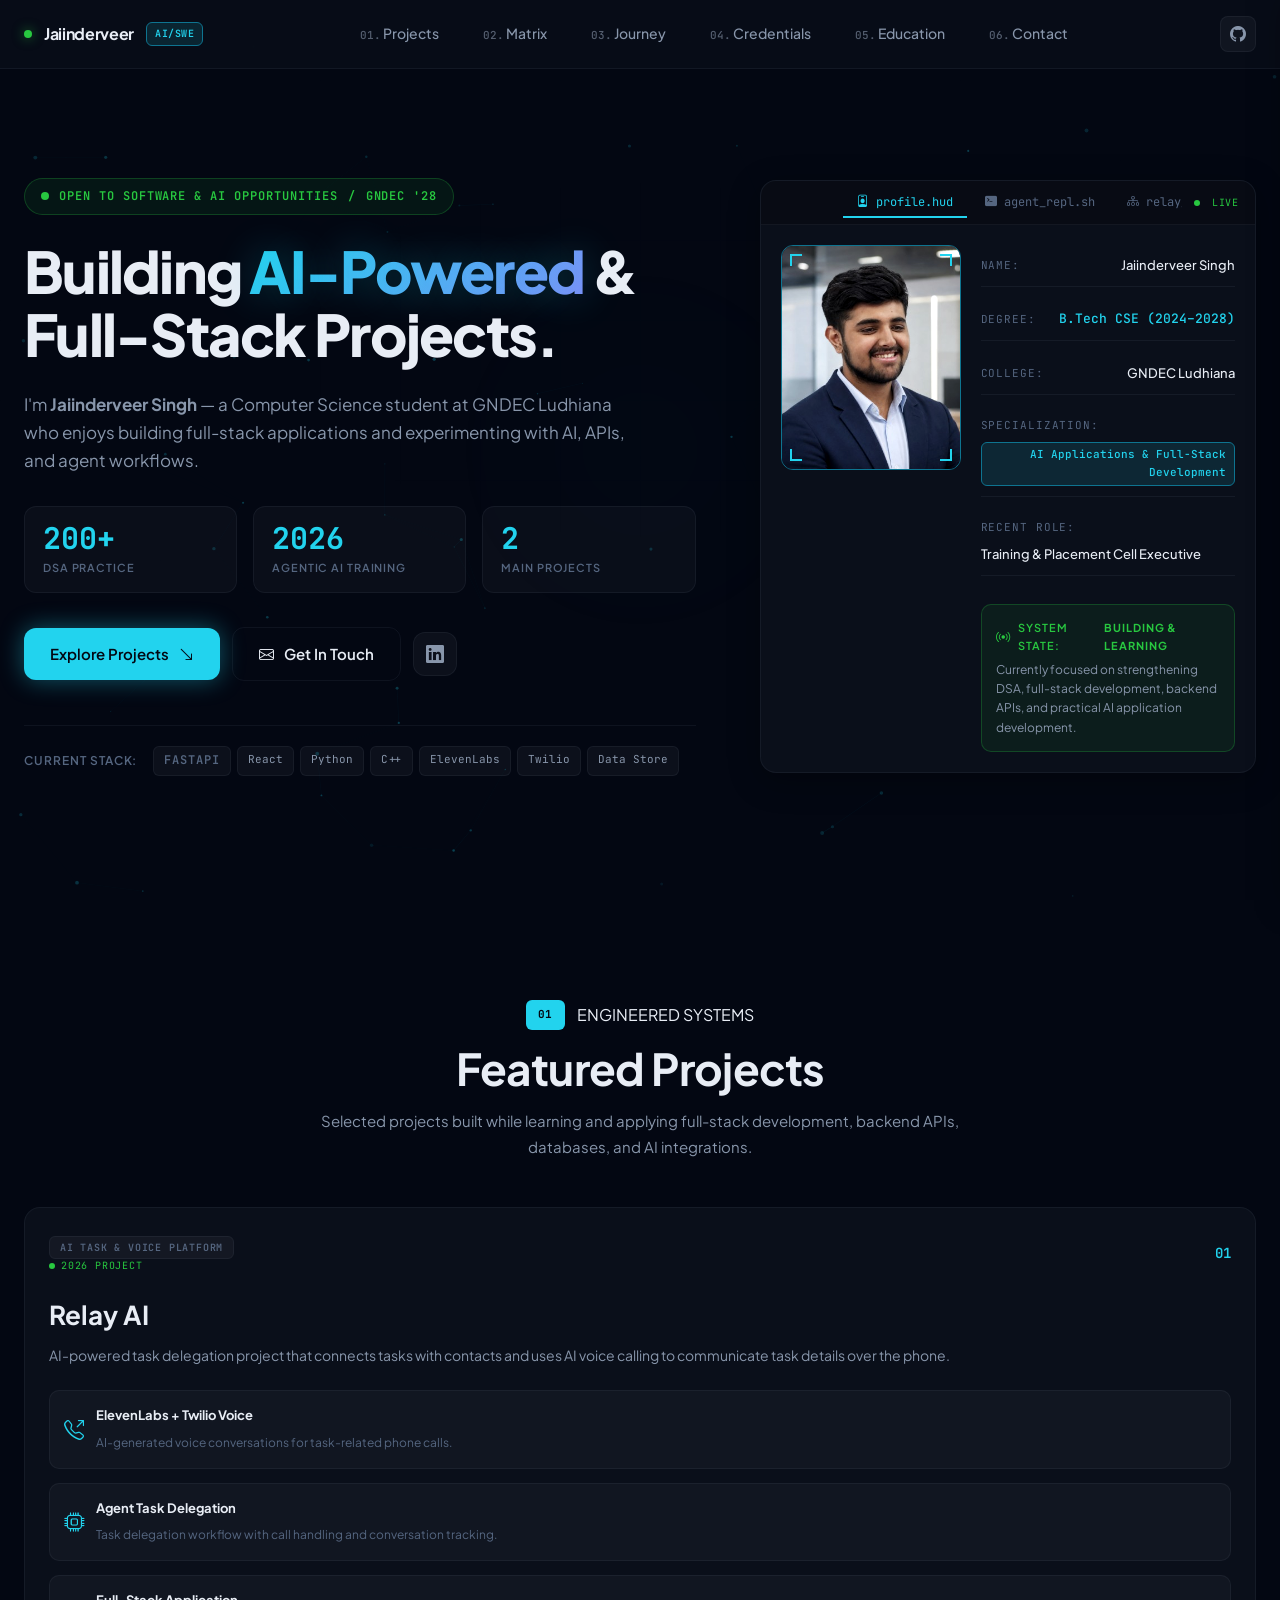
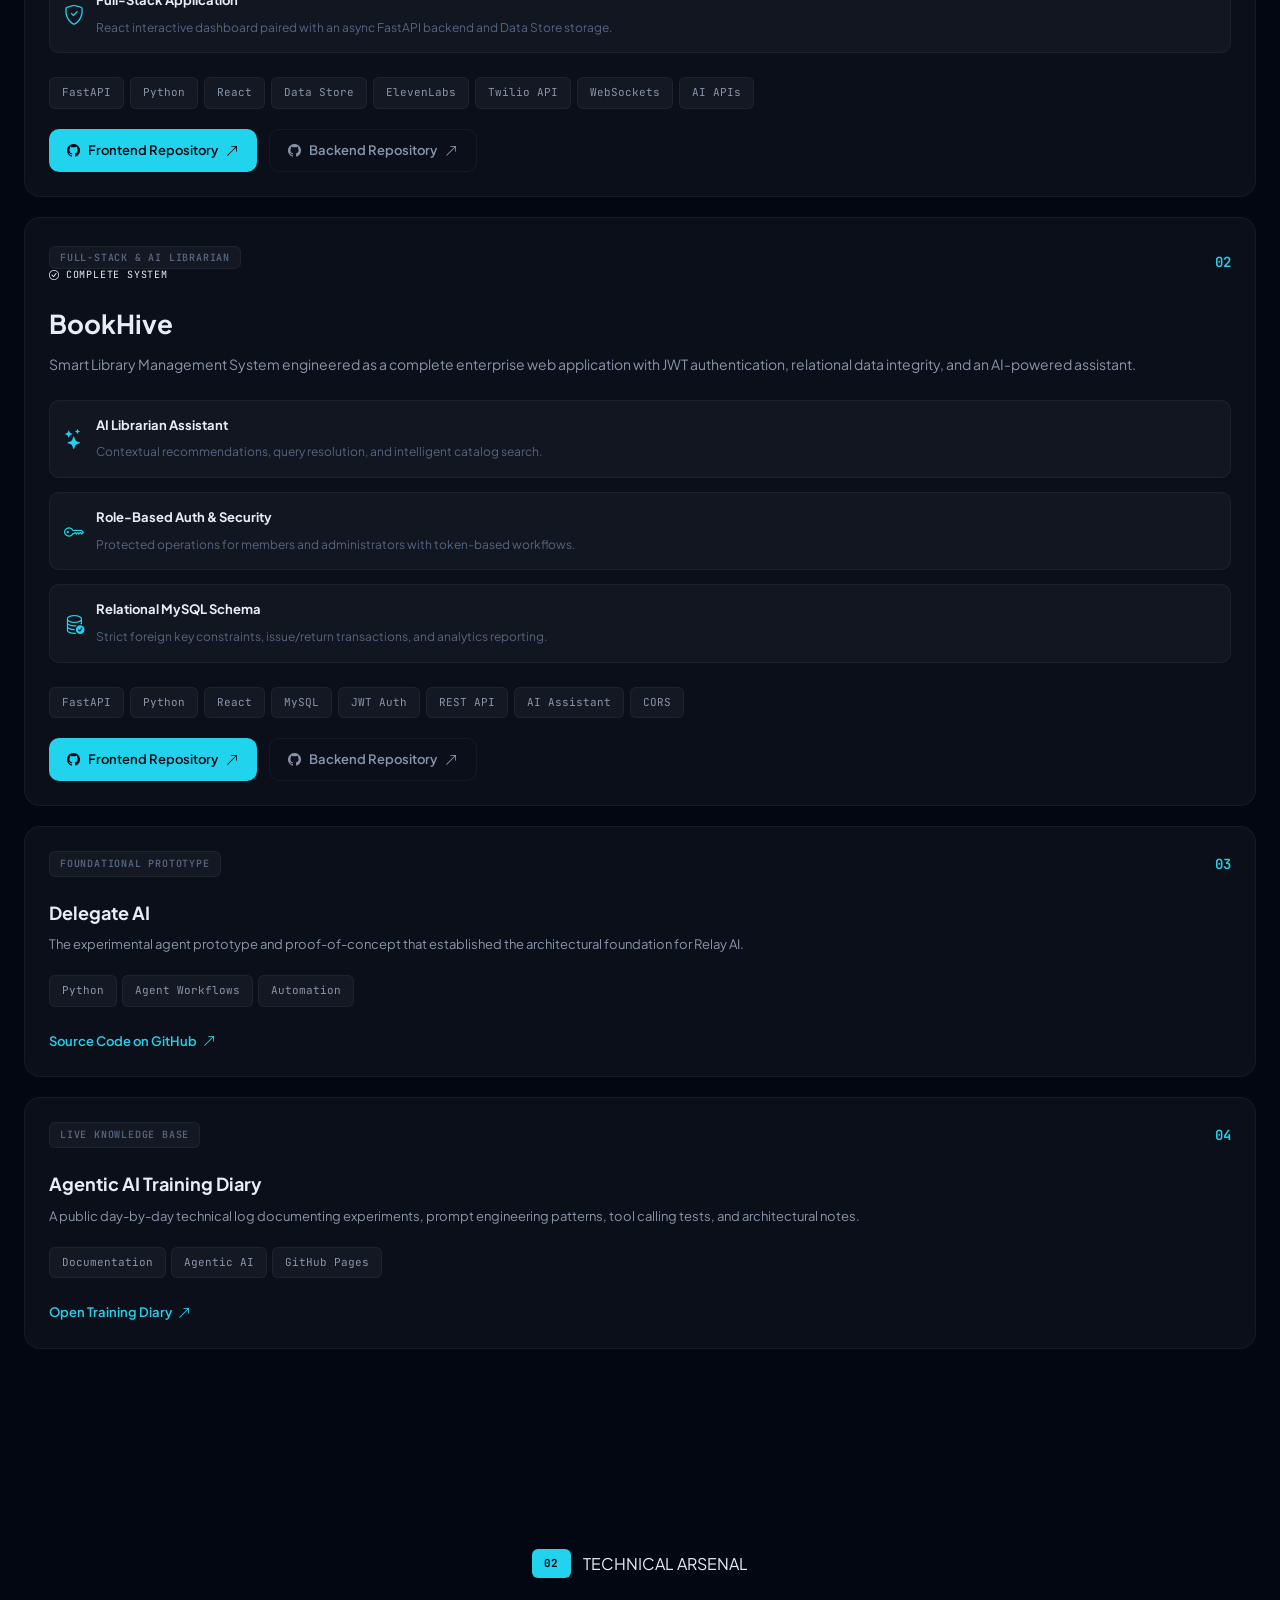
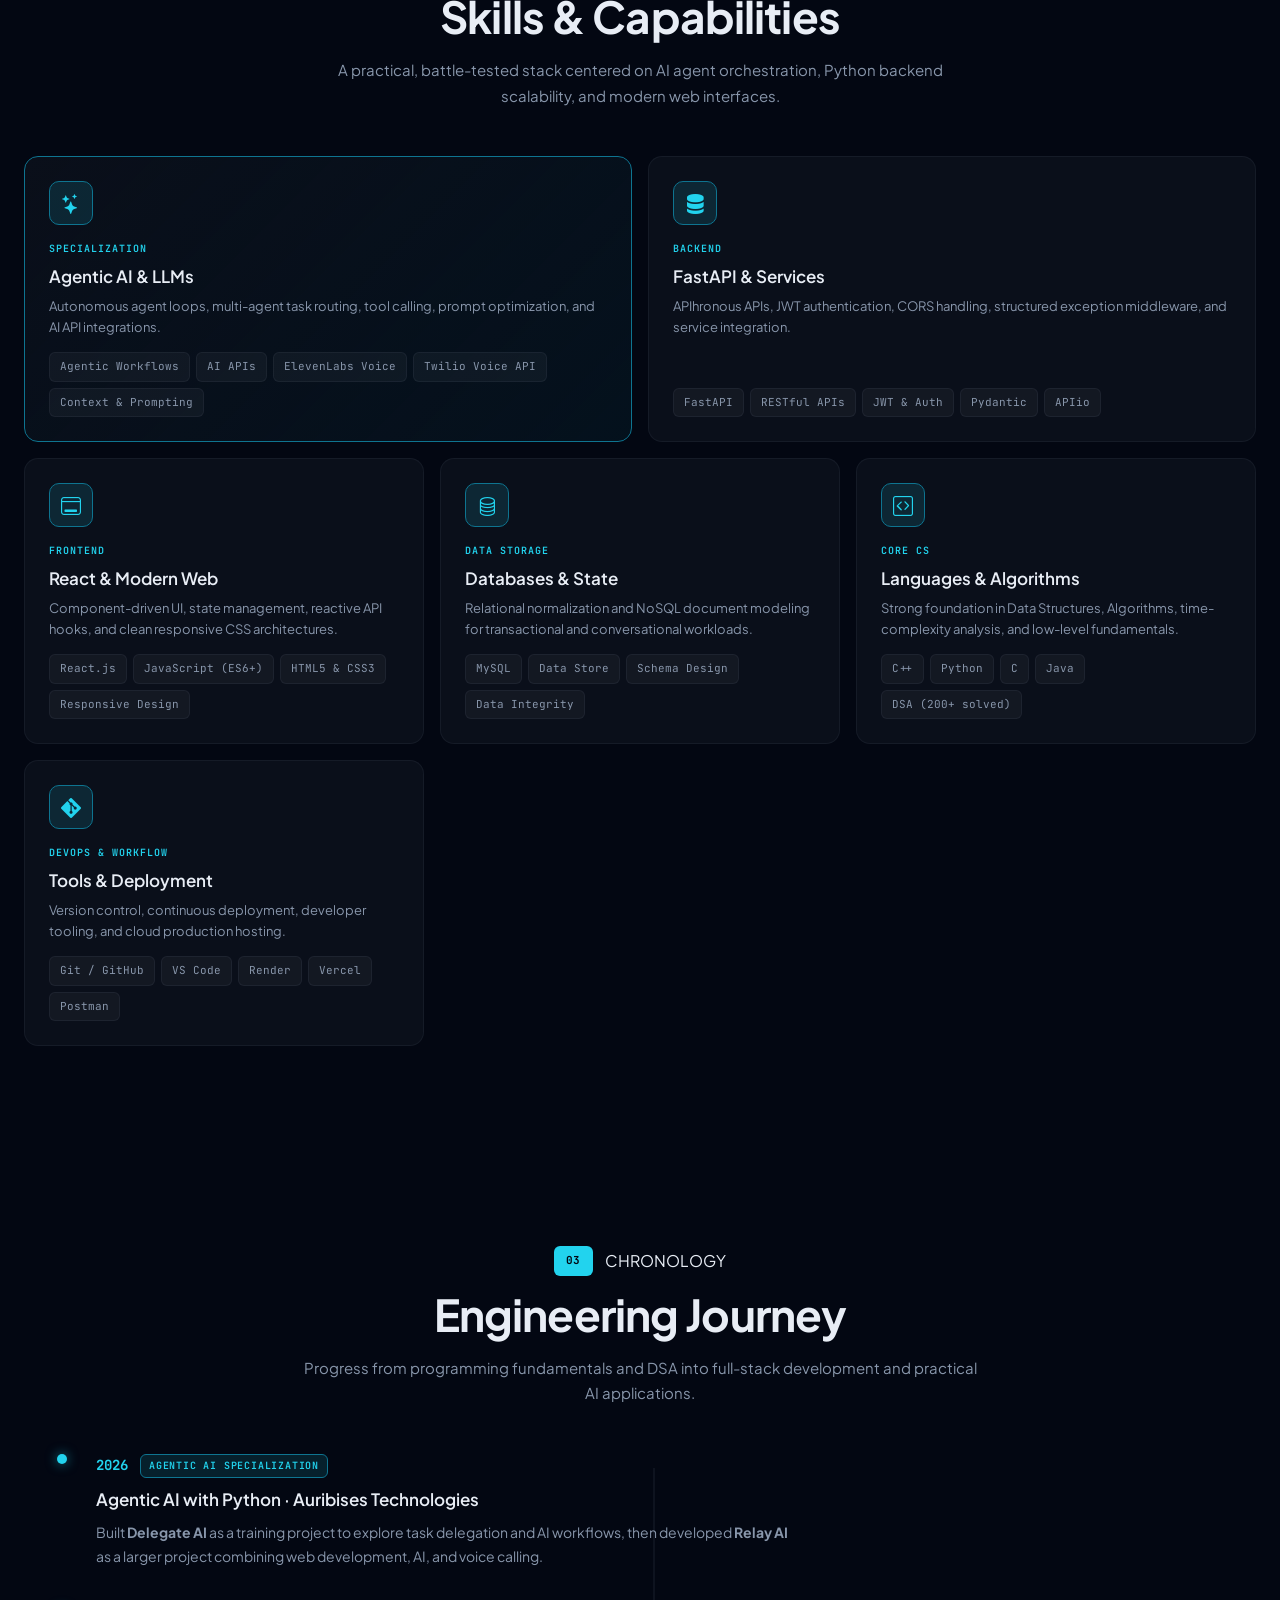
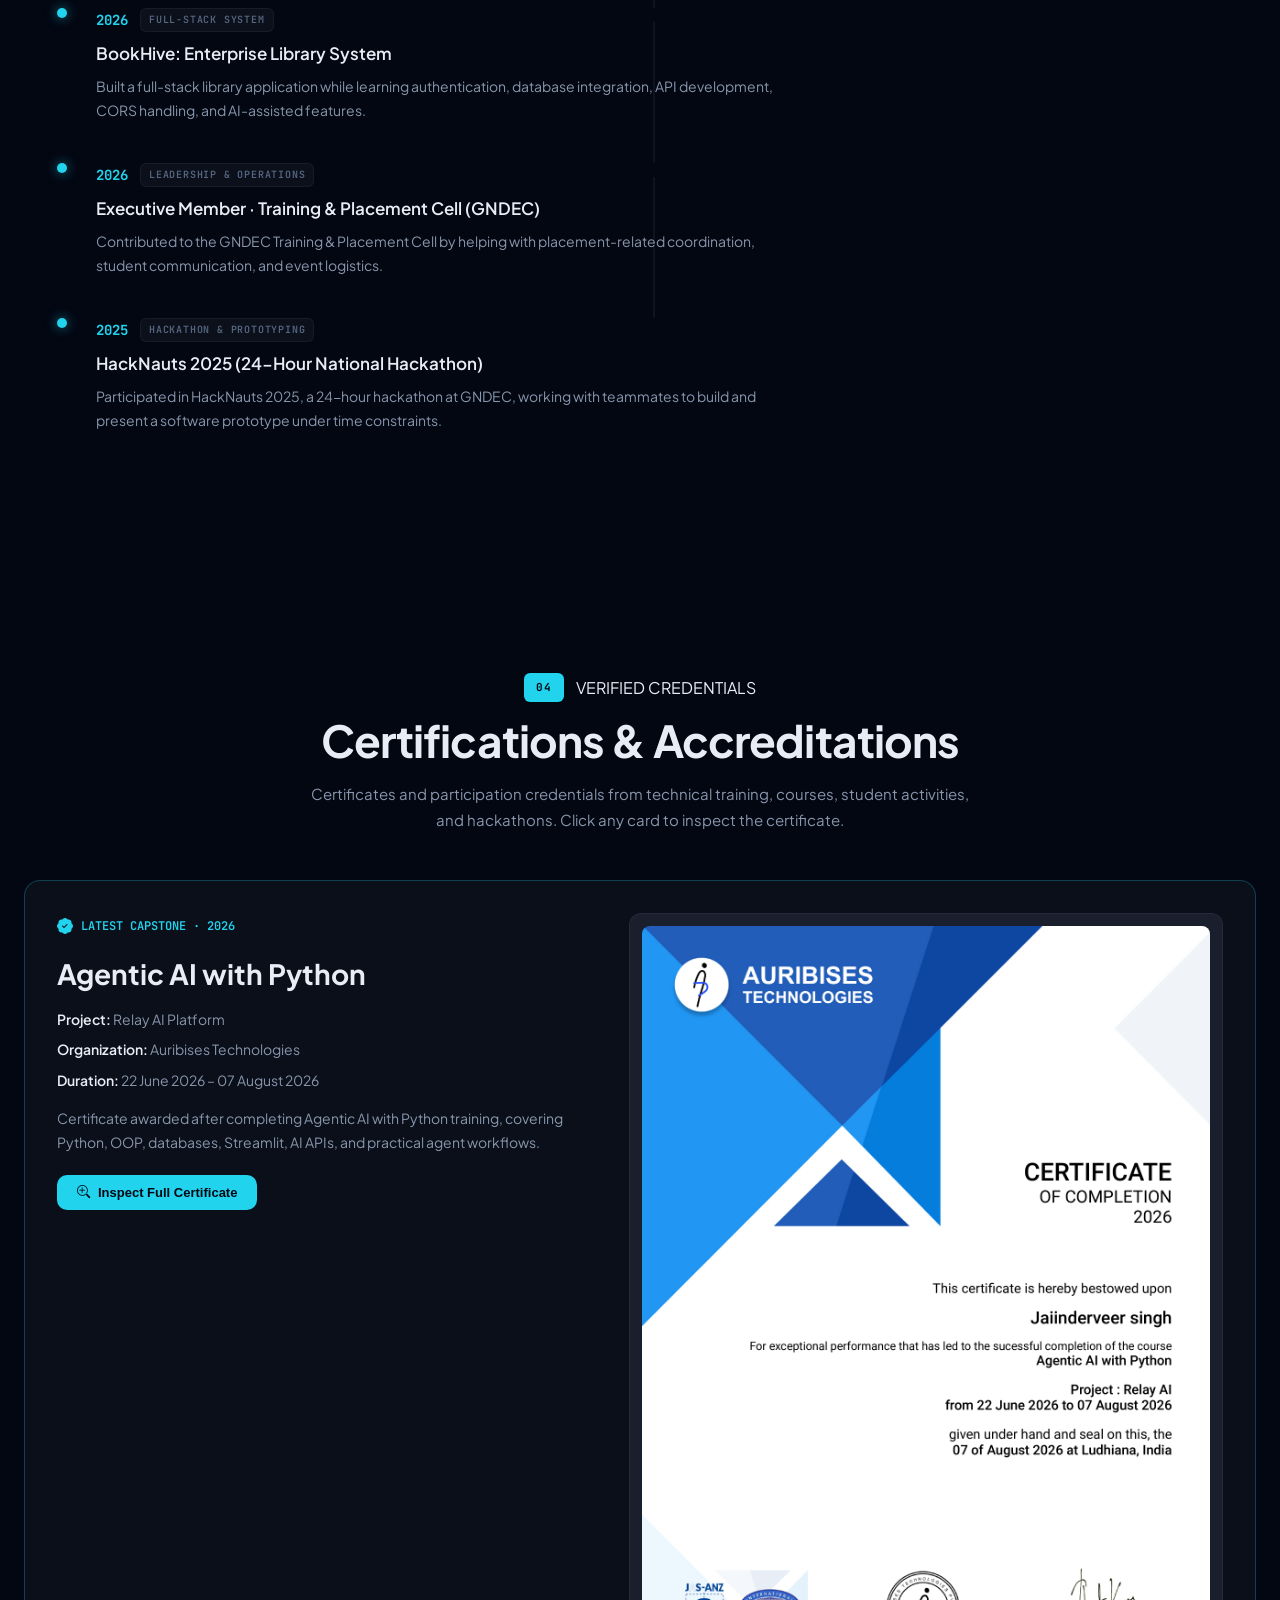
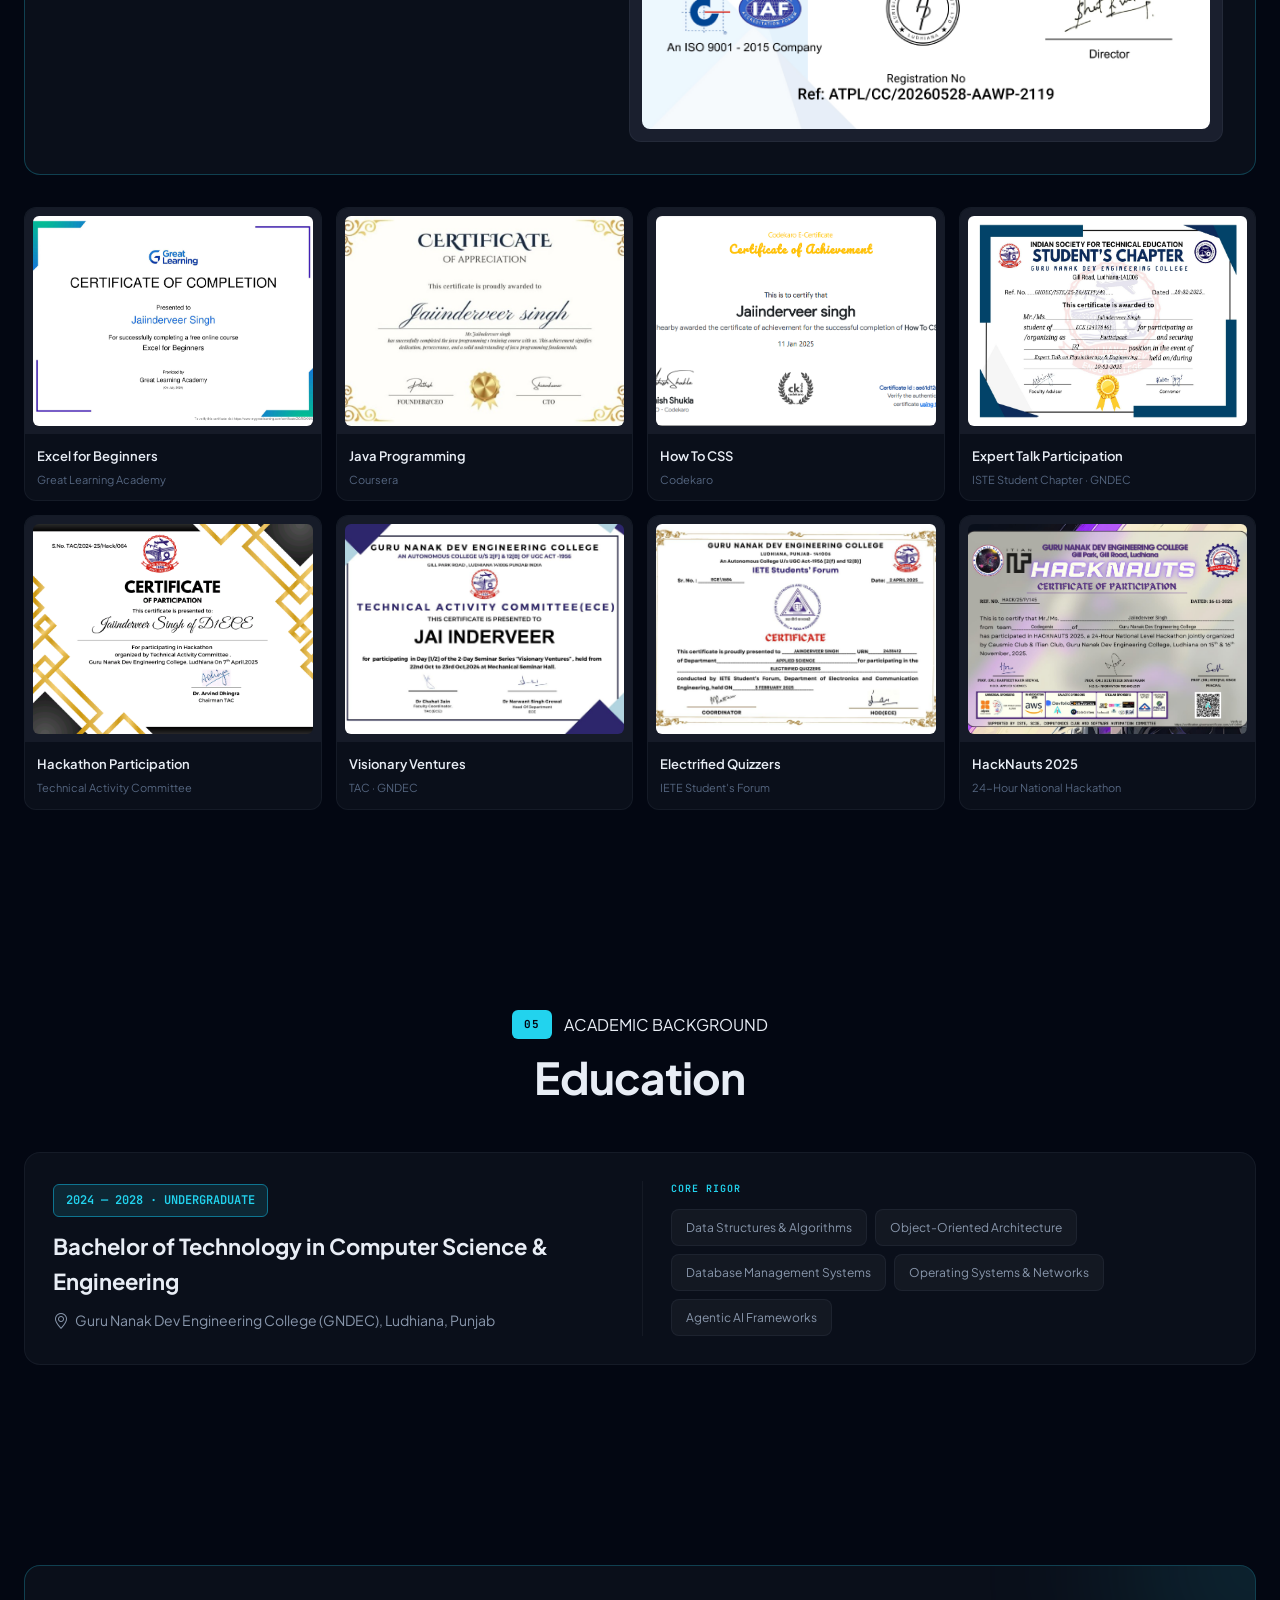
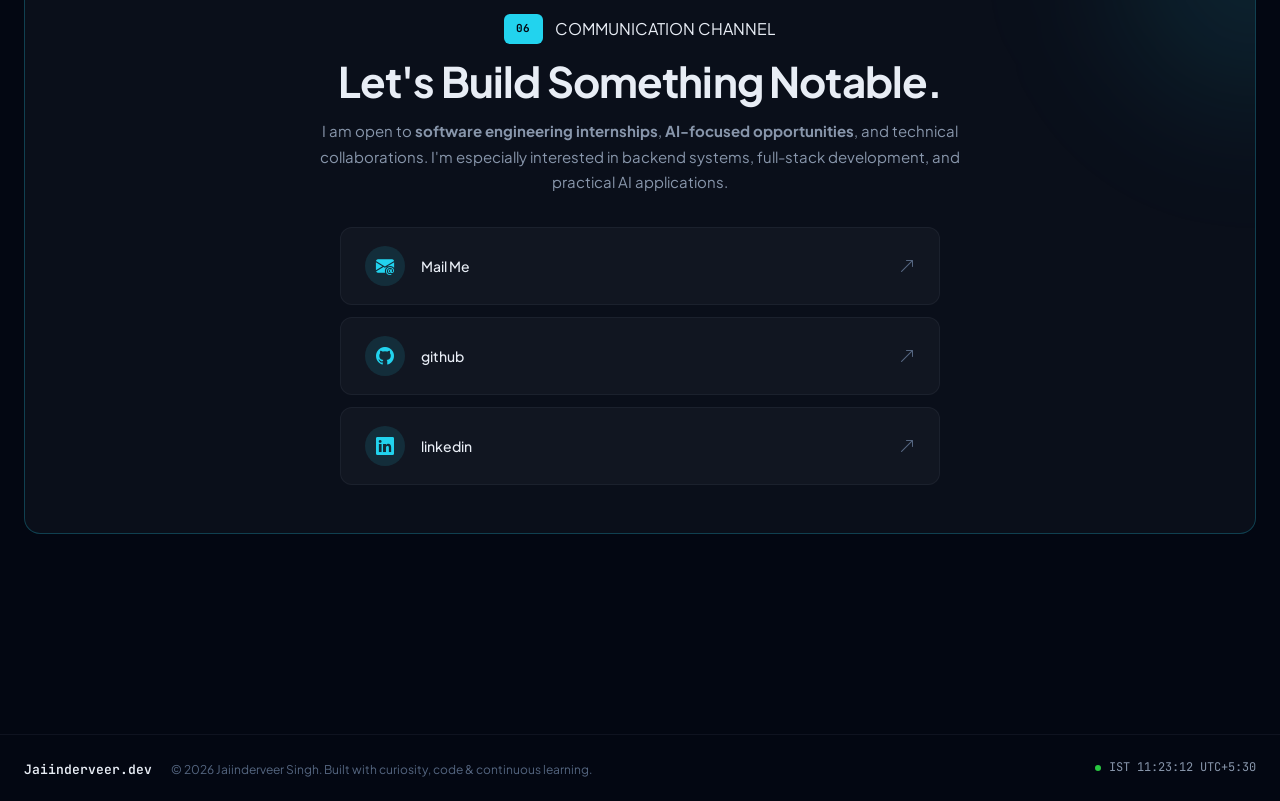
==== commit d0613d06: "Update portfolio content for accuracy" ====
--- a/index.html
+++ b/index.html
@@ -3,8 +3,8 @@
 <head>
   <meta charset="UTF-8">
   <meta name="viewport" content="width=device-width, initial-scale=1.0">
-  <title>Jaiinderveer Singh | AI Engineer & Full-Stack Developer</title>
-  <meta name="description" content="Jaiinderveer Singh — AI Engineer and Full-Stack Developer building autonomous agent workflows, real-time voice systems, and production web applications.">
+  <title>Jaiinderveer Singh | CSE Student & Developer</title>
+  <meta name="description" content="Jaiinderveer Singh — B.Tech CSE student at GNDEC Ludhiana building AI-powered applications and full-stack web projects.">
   <meta name="theme-color" content="#030712">
 
   <!-- Favicon / Tab Identity -->
@@ -107,39 +107,39 @@
         <div class="hero-intro">
           <div class="status-badge">
             <span class="status-dot-pulse"></span>
-            <span class="status-text">Available for AI & Software Engineering Roles</span>
+            <span class="status-text">Open to Software & AI Opportunities</span>
             <span class="status-sep">/</span>
             <span class="status-meta">GNDEC '28</span>
           </div>
 
           <h1 class="hero-headline">
-            Architecting <span class="text-glow-accent">Agentic AI</span> & Production Systems.
+            Building <span class="text-glow-accent">AI-Powered</span> & Full-Stack Projects.
           </h1>
 
           <p class="hero-subtext">
-            I'm <strong>Jaiinderveer Singh</strong> — an AI Engineer and Full-Stack Developer specializing in autonomous agent workflows, voice synthesis pipelines, and high-reliability web applications.
+            I'm <strong>Jaiinderveer Singh</strong> — a Computer Science student at GNDEC Ludhiana who enjoys building full-stack applications and experimenting with AI, APIs, and agent workflows.
           </p>
 
           <!-- Core Telemetry Stats -->
           <div class="hero-telemetry">
             <div class="telemetry-card">
-              <span class="telemetry-num">165+</span>
-              <span class="telemetry-label">DSA / Striver A2Z</span>
+              <span class="telemetry-num">200+</span>
+              <span class="telemetry-label">DSA Practice</span>
             </div>
             <div class="telemetry-card">
               <span class="telemetry-num">2026</span>
-              <span class="telemetry-label">Agentic AI Capstone</span>
+              <span class="telemetry-label">Agentic AI Training</span>
             </div>
             <div class="telemetry-card">
               <span class="telemetry-num">2</span>
-              <span class="telemetry-label">Flagship Systems</span>
+              <span class="telemetry-label">Main Projects</span>
             </div>
           </div>
 
           <!-- Hero Action Buttons -->
           <div class="hero-cta-group">
             <a href="#projects" class="btn-hero-primary">
-              <span>Inspect Systems</span>
+              <span>Explore Projects</span>
               <i class="bi bi-arrow-down-right"></i>
             </a>
             <a href="mailto:jaiinderveersingh@gmail.com" class="btn-hero-secondary">
@@ -153,7 +153,7 @@
 
           <!-- Quick Stack Marquee -->
           <div class="hero-stack-row">
-            <span class="stack-row-label">CORE ARSENAL:</span>
+            <span class="stack-row-label">CURRENT STACK:</span>
             <div class="stack-pills">
               <span class="stack-pill">FastAPI</span>
               <span class="stack-pill">React</span>
@@ -161,7 +161,7 @@
               <span class="stack-pill">C++</span>
               <span class="stack-pill">ElevenLabs</span>
               <span class="stack-pill">Twilio</span>
-              <span class="stack-pill">MongoDB</span>
+              <span class="stack-pill">Data Store</span>
             </div>
           </div>
         </div>
@@ -219,7 +219,7 @@
                   </div>
                   <div class="hud-data-row">
                     <span class="data-key">SPECIALIZATION:</span>
-                    <span class="data-val badge-val">Autonomous Agents & Full-Stack</span>
+                    <span class="data-val badge-val">AI Applications & Full-Stack Development</span>
                   </div>
                   <div class="hud-data-row">
                     <span class="data-key">RECENT ROLE:</span>
@@ -228,10 +228,10 @@
 
                   <div class="hud-status-box">
                     <div class="status-box-header">
-                      <i class="bi bi-broadcast"></i> SYSTEM STATE: <strong>DEPLOYED & READY</strong>
+                      <i class="bi bi-broadcast"></i> SYSTEM STATE: <strong>BUILDING & LEARNING</strong>
                     </div>
                     <p class="status-box-desc">
-                      Currently exploring AI orchestration paradigms, LLM memory architectures, and high-concurrency Python backends.
+                      Currently focused on strengthening DSA, full-stack development, backend APIs, and practical AI application development.
                     </p>
                   </div>
                 </div>
@@ -242,13 +242,13 @@
             <div class="hud-body-tab" id="tab-interactive-terminal">
               <div class="terminal-container">
                 <div class="terminal-screen" id="terminal-output">
-                  <div class="term-line banner">⚡ JAIINDSERVEER AI AGENT RUNTIME v2.6.4</div>
+                  <div class="term-line banner">⚡ JAIINDERVEER PORTFOLIO TERMINAL v1.0</div>
                   <div class="term-line muted">Type 'help' or click suggestions below to execute workflows.</div>
                   <div class="term-line prompt-line">
                     <span class="term-user">visitor@relay</span>:<span class="term-path">~/portfolio</span>$ <span class="term-cmd">whoami</span>
                   </div>
                   <div class="term-line out">
-                    Jaiinderveer Singh — AI Engineer & Full-Stack Developer. GNDEC Ludhiana CSE '28.
+                    Jaiinderveer Singh — B.Tech CSE student at GNDEC Ludhiana. Building with C++, Python, JavaScript, React and FastAPI.
                   </div>
                 </div>
                 <div class="terminal-input-row">
@@ -269,8 +269,8 @@
             <div class="hud-body-tab" id="tab-architecture-flow">
               <div class="arch-flow-container">
                 <div class="arch-flow-header">
-                  <span>RELAY AI: MULTI-MODAL AGENT WORKFLOW ARCHITECTURE</span>
-                  <span class="arch-tag">PRODUCTION PIPELINE</span>
+                  <span>RELAY AI: AGENT WORKFLOW ARCHITECTURE</span>
+                  <span class="arch-tag">PROJECT ARCHITECTURE</span>
                 </div>
 
                 <div class="arch-diagram">
@@ -285,7 +285,7 @@
                   <div class="arch-node node-gateway">
                     <i class="bi bi-hdd-network"></i>
                     <strong>FastAPI Core</strong>
-                    <small>Async Task Queue</small>
+                    <small>API Task Queue</small>
                   </div>
 
                   <div class="arch-arrow">→</div>
@@ -308,14 +308,14 @@
                 <div class="arch-details-grid">
                   <div class="arch-detail-card">
                     <span class="detail-metric">&lt; 280ms</span>
-                    <span class="detail-label">Voice Latency Target</span>
+                    <span class="detail-label">Voice Calling</span>
                   </div>
                   <div class="arch-detail-card">
-                    <span class="detail-metric">Async</span>
-                    <span class="detail-label">FastAPI Concurrency</span>
+                    <span class="detail-metric">API</span>
+                    <span class="detail-label">Backend</span>
                   </div>
                   <div class="arch-detail-card">
-                    <span class="detail-metric">MongoDB</span>
+                    <span class="detail-metric">Data Store</span>
                     <span class="detail-label">Transcript Store</span>
                   </div>
                 </div>
@@ -341,7 +341,7 @@
             <h2 class="section-main-heading">Featured Projects</h2>
           </div>
           <p class="section-sub-desc">
-            Production-oriented systems built with end-to-end responsibility: architecture design, database modeling, async API pipelines, and polished user experiences.
+            Selected projects built while learning and applying full-stack development, backend APIs, databases, and AI integrations.
           </p>
         </div>
 
@@ -353,8 +353,8 @@
 
             <div class="bento-header">
               <div class="bento-badge-group">
-                <span class="badge-system-type">AI AGENT & VOICE PLATFORM</span>
-                <span class="badge-status live"><span class="pulse-dot"></span> 2026 CAPSTONE</span>
+                <span class="badge-system-type">AI TASK & VOICE PLATFORM</span>
+                <span class="badge-status live"><span class="pulse-dot"></span> 2026 PROJECT</span>
               </div>
               <span class="bento-index">01</span>
             </div>
@@ -362,7 +362,7 @@
             <div class="bento-body">
               <h3 class="bento-title">Relay AI</h3>
               <p class="bento-summary">
-                Autonomous task delegation and voice calling ecosystem that connects users, tasks, contacts, AI agents, and real phone conversations in a unified workflow.
+                AI-powered task delegation project that connects tasks with contacts and uses AI voice calling to communicate task details over the phone.
               </p>
 
               <!-- Technical Highlights Grid -->
@@ -371,21 +371,21 @@
                   <i class="bi bi-telephone-outbound text-accent"></i>
                   <div>
                     <strong>ElevenLabs + Twilio Voice</strong>
-                    <small>High-fidelity conversational telephone calling with dynamic audio synthesis.</small>
+                    <small>AI-generated voice conversations for task-related phone calls.</small>
                   </div>
                 </div>
                 <div class="spec-box">
                   <i class="bi bi-cpu text-accent"></i>
                   <div>
                     <strong>Agent Task Delegation</strong>
-                    <small>Automated task dispatching with real-time transcript capture and status monitoring.</small>
+                    <small>Task delegation workflow with call handling and conversation tracking.</small>
                   </div>
                 </div>
                 <div class="spec-box">
                   <i class="bi bi-shield-check text-accent"></i>
                   <div>
-                    <strong>Full-Stack Architecture</strong>
-                    <small>React interactive dashboard paired with an async FastAPI backend and MongoDB storage.</small>
+                    <strong>Full-Stack Application</strong>
+                    <small>React interactive dashboard paired with an async FastAPI backend and Data Store storage.</small>
                   </div>
                 </div>
               </div>
@@ -395,11 +395,11 @@
                 <span>FastAPI</span>
                 <span>Python</span>
                 <span>React</span>
-                <span>MongoDB</span>
+                <span>Data Store</span>
                 <span>ElevenLabs</span>
                 <span>Twilio API</span>
                 <span>WebSockets</span>
-                <span>LLM Tool Calling</span>
+                <span>AI APIs</span>
               </div>
 
               <!-- Action Links -->
@@ -571,7 +571,7 @@
               <p>Autonomous agent loops, multi-agent task routing, tool calling, prompt optimization, and AI API integrations.</p>
               <div class="skill-pill-list">
                 <span class="matrix-pill">Agentic Workflows</span>
-                <span class="matrix-pill">LLM Tool Calling</span>
+                <span class="matrix-pill">AI APIs</span>
                 <span class="matrix-pill">ElevenLabs Voice</span>
                 <span class="matrix-pill">Twilio Voice API</span>
                 <span class="matrix-pill">Context & Prompting</span>
@@ -587,13 +587,13 @@
             <div class="skill-card-content">
               <span class="skill-category-tag">BACKEND</span>
               <h3>FastAPI & Services</h3>
-              <p>Asynchronous APIs, JWT authentication, CORS handling, structured exception middleware, and service integration.</p>
+              <p>APIhronous APIs, JWT authentication, CORS handling, structured exception middleware, and service integration.</p>
               <div class="skill-pill-list">
                 <span class="matrix-pill">FastAPI</span>
                 <span class="matrix-pill">RESTful APIs</span>
                 <span class="matrix-pill">JWT & Auth</span>
                 <span class="matrix-pill">Pydantic</span>
-                <span class="matrix-pill">Asyncio</span>
+                <span class="matrix-pill">APIio</span>
               </div>
             </div>
           </div>
@@ -627,7 +627,7 @@
               <p>Relational normalization and NoSQL document modeling for transactional and conversational workloads.</p>
               <div class="skill-pill-list">
                 <span class="matrix-pill">MySQL</span>
-                <span class="matrix-pill">MongoDB</span>
+                <span class="matrix-pill">Data Store</span>
                 <span class="matrix-pill">Schema Design</span>
                 <span class="matrix-pill">Data Integrity</span>
               </div>
@@ -648,7 +648,7 @@
                 <span class="matrix-pill">Python</span>
                 <span class="matrix-pill">C</span>
                 <span class="matrix-pill">Java</span>
-                <span class="matrix-pill">DSA (165+ solved)</span>
+                <span class="matrix-pill">DSA (200+ solved)</span>
               </div>
             </div>
           </div>
@@ -689,7 +689,7 @@
             <h2 class="section-main-heading">Engineering Journey</h2>
           </div>
           <p class="section-sub-desc">
-            The progression from foundational programming to architecting multi-service agentic AI applications.
+            Progress from programming fundamentals and DSA into full-stack development and practical AI applications.
           </p>
         </div>
 
@@ -708,7 +708,7 @@
               </div>
               <h3 class="stream-title">Agentic AI with Python · Auribises Technologies</h3>
               <p class="stream-text">
-                Designed and built <strong>Delegate AI</strong> as an exploratory prototype, subsequently scaling the paradigm into <strong>Relay AI</strong> as the comprehensive capstone platform — connecting telephony infrastructure, speech synthesis, and autonomous task workers.
+                Built <strong>Delegate AI</strong> as a training project to explore task delegation and AI workflows, then developed <strong>Relay AI</strong> as a larger project combining web development, AI, and voice calling.
               </p>
             </div>
           </div>
@@ -726,7 +726,7 @@
               </div>
               <h3 class="stream-title">BookHive: Enterprise Library System</h3>
               <p class="stream-text">
-                Architected a production-ready Smart Library platform resolving real-world engineering challenges: JWT token life cycles, complex SQL queries, cross-origin security, and an embedded AI conversational assistant.
+                Built a full-stack library application while learning authentication, database integration, API development, CORS handling, and AI-assisted features.
               </p>
             </div>
           </div>
@@ -744,7 +744,7 @@
               </div>
               <h3 class="stream-title">Executive Member · Training & Placement Cell (GNDEC)</h3>
               <p class="stream-text">
-                Collaborated on university placement drives, coordinating student developer outreach, schedule logistics, and technical evaluation workflows.
+                Contributed to the GNDEC Training & Placement Cell by helping with placement-related coordination, student communication, and event logistics.
               </p>
             </div>
           </div>
@@ -762,7 +762,7 @@
               </div>
               <h3 class="stream-title">HackNauts 2025 (24-Hour National Hackathon)</h3>
               <p class="stream-text">
-                Built under high time pressure alongside peers, shipping functional software prototypes and expanding practical systems engineering capability.
+                Participated in HackNauts 2025, a 24-hour hackathon at GNDEC, working with teammates to build and present a software prototype under time constraints.
               </p>
             </div>
           </div>
@@ -784,7 +784,7 @@
             <h2 class="section-main-heading">Certifications & Accreditations</h2>
           </div>
           <p class="section-sub-desc">
-            Verified proof of completion across agentic AI systems, enterprise software fundamentals, and technical hackathons. Click any card to inspect the full certificate.
+            Certificates and participation credentials from technical training, courses, student activities, and hackathons. Click any card to inspect the certificate.
           </p>
         </div>
 
@@ -801,7 +801,7 @@
               <div><strong>Duration:</strong> 22 June 2026 – 07 August 2026</div>
             </div>
             <p class="featured-cert-desc">
-              Certificate of completion awarded for intensive training in autonomous agent architectures, multi-agent communication, tool execution frameworks, and shipping Relay AI.
+              Certificate awarded after completing Agentic AI with Python training, covering Python, OOP, databases, Streamlit, AI APIs, and practical agent workflows.
             </p>
             <button class="btn-inspect-cert" data-img="assets/images/agentic_ai_certificate.png?v=4" data-title="Agentic AI with Python" data-issuer="Auribises Technologies (Project: Relay AI)">
               <i class="bi bi-zoom-in"></i>
@@ -966,7 +966,7 @@
 
             <h2 class="contact-main-heading">Let's Build Something Notable.</h2>
             <p class="contact-sub-text">
-              I am actively seeking <strong>software engineering internships</strong>, <strong>AI developer roles</strong>, and impactful technical collaborations. Whether you have a challenging project or want to talk agent architectures, my inbox is open.
+              I am open to <strong>software engineering internships</strong>, <strong>AI-focused opportunities</strong>, and technical collaborations. I'm especially interested in backend systems, full-stack development, and practical AI applications.
             </p>
 
             <div class="contact-methods-grid">
@@ -1006,7 +1006,7 @@
     <div class="section-container footer-flex">
       <div class="footer-left">
         <span class="footer-brand">Jaiinderveer.dev</span>
-        <span class="footer-copy">© 2026 Jaiinderveer Singh. Crafted with precision & performance.</span>
+        <span class="footer-copy">© 2026 Jaiinderveer Singh. Built with curiosity, code & continuous learning.</span>
       </div>
       <div class="footer-right">
         <div class="footer-live-status">
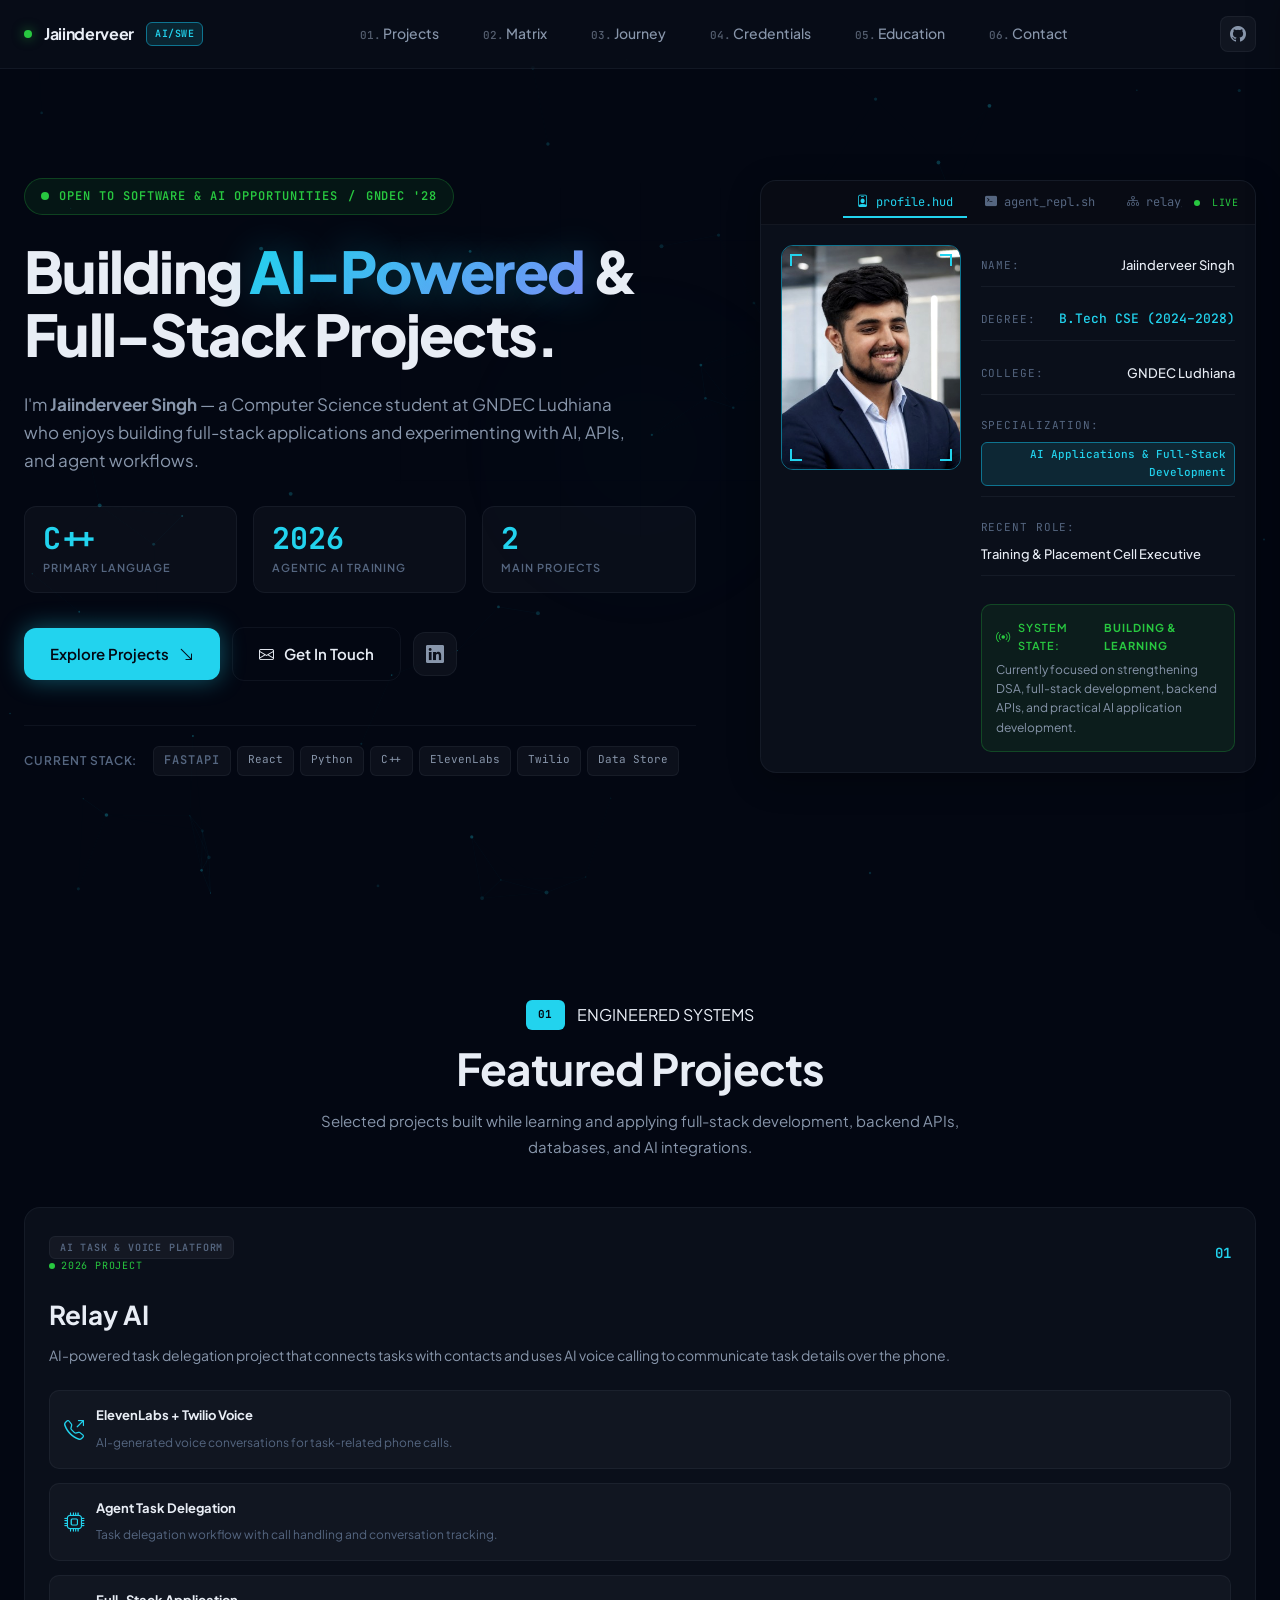
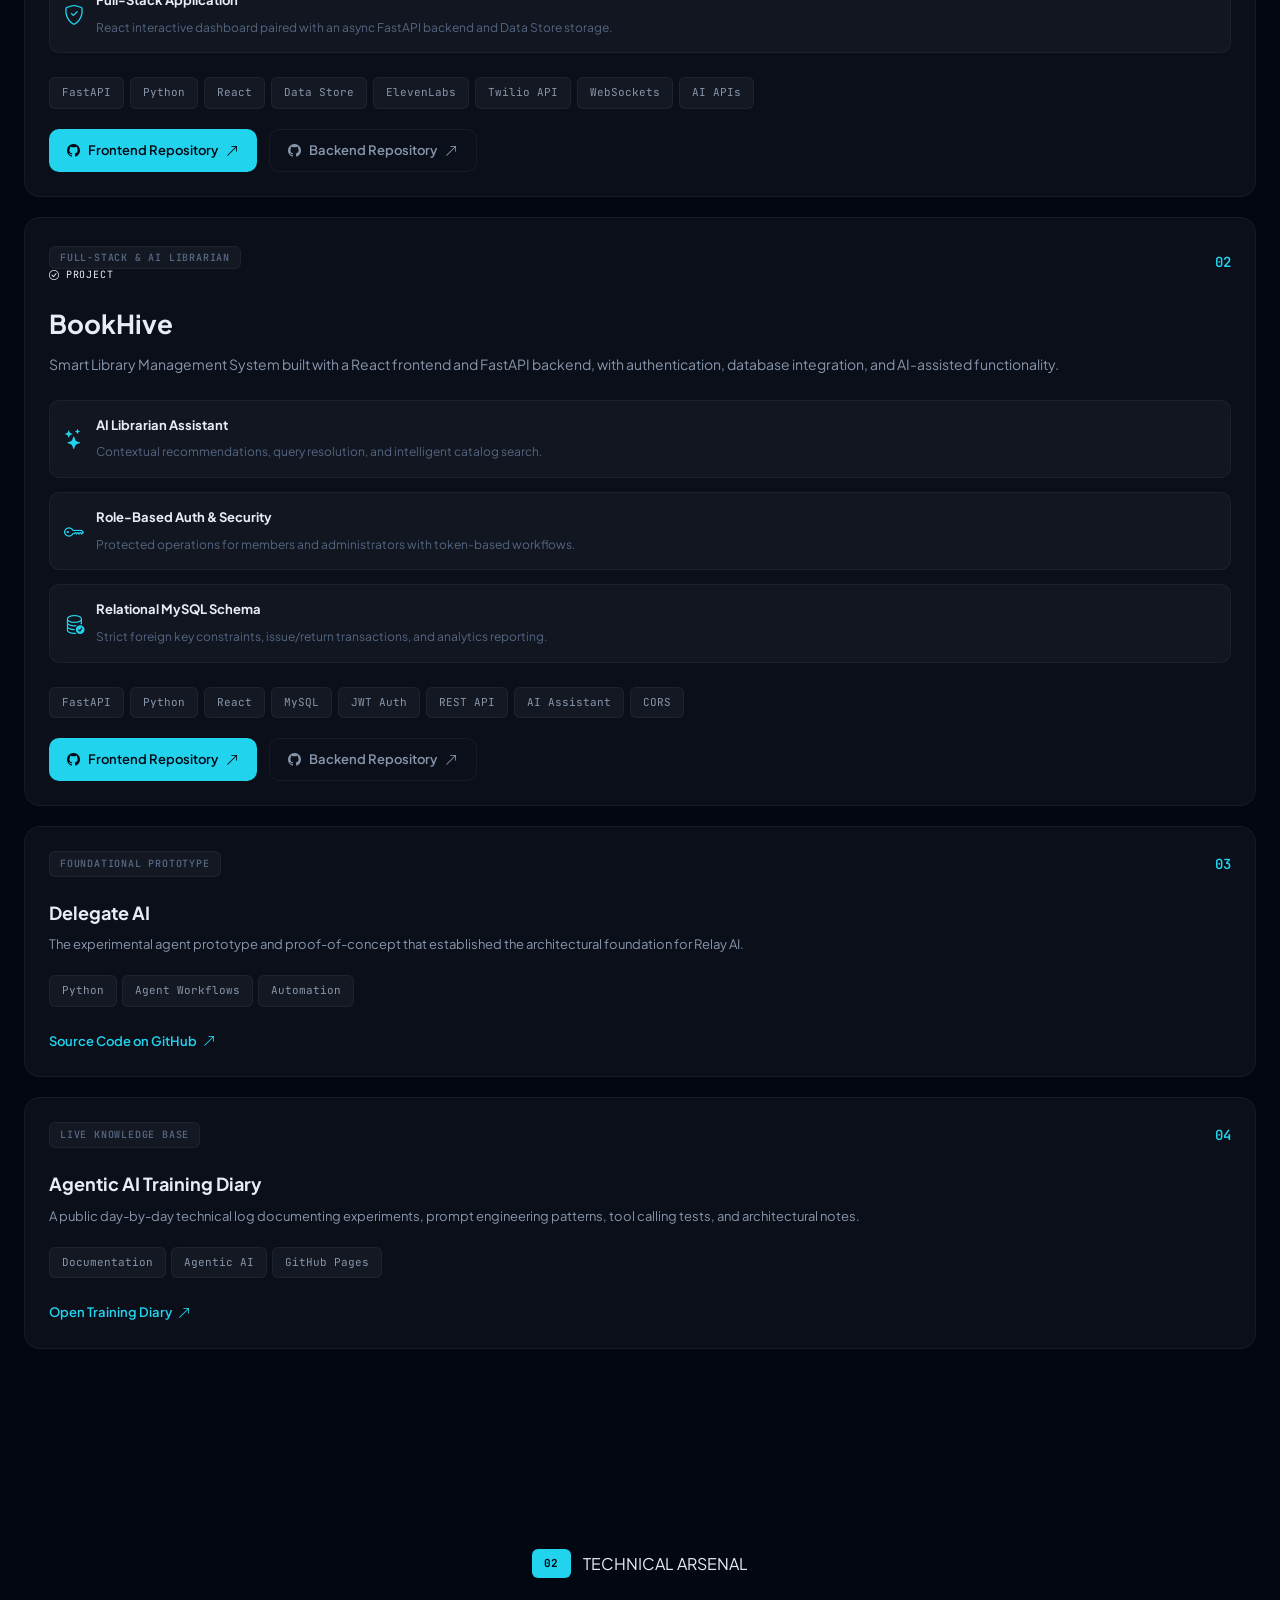
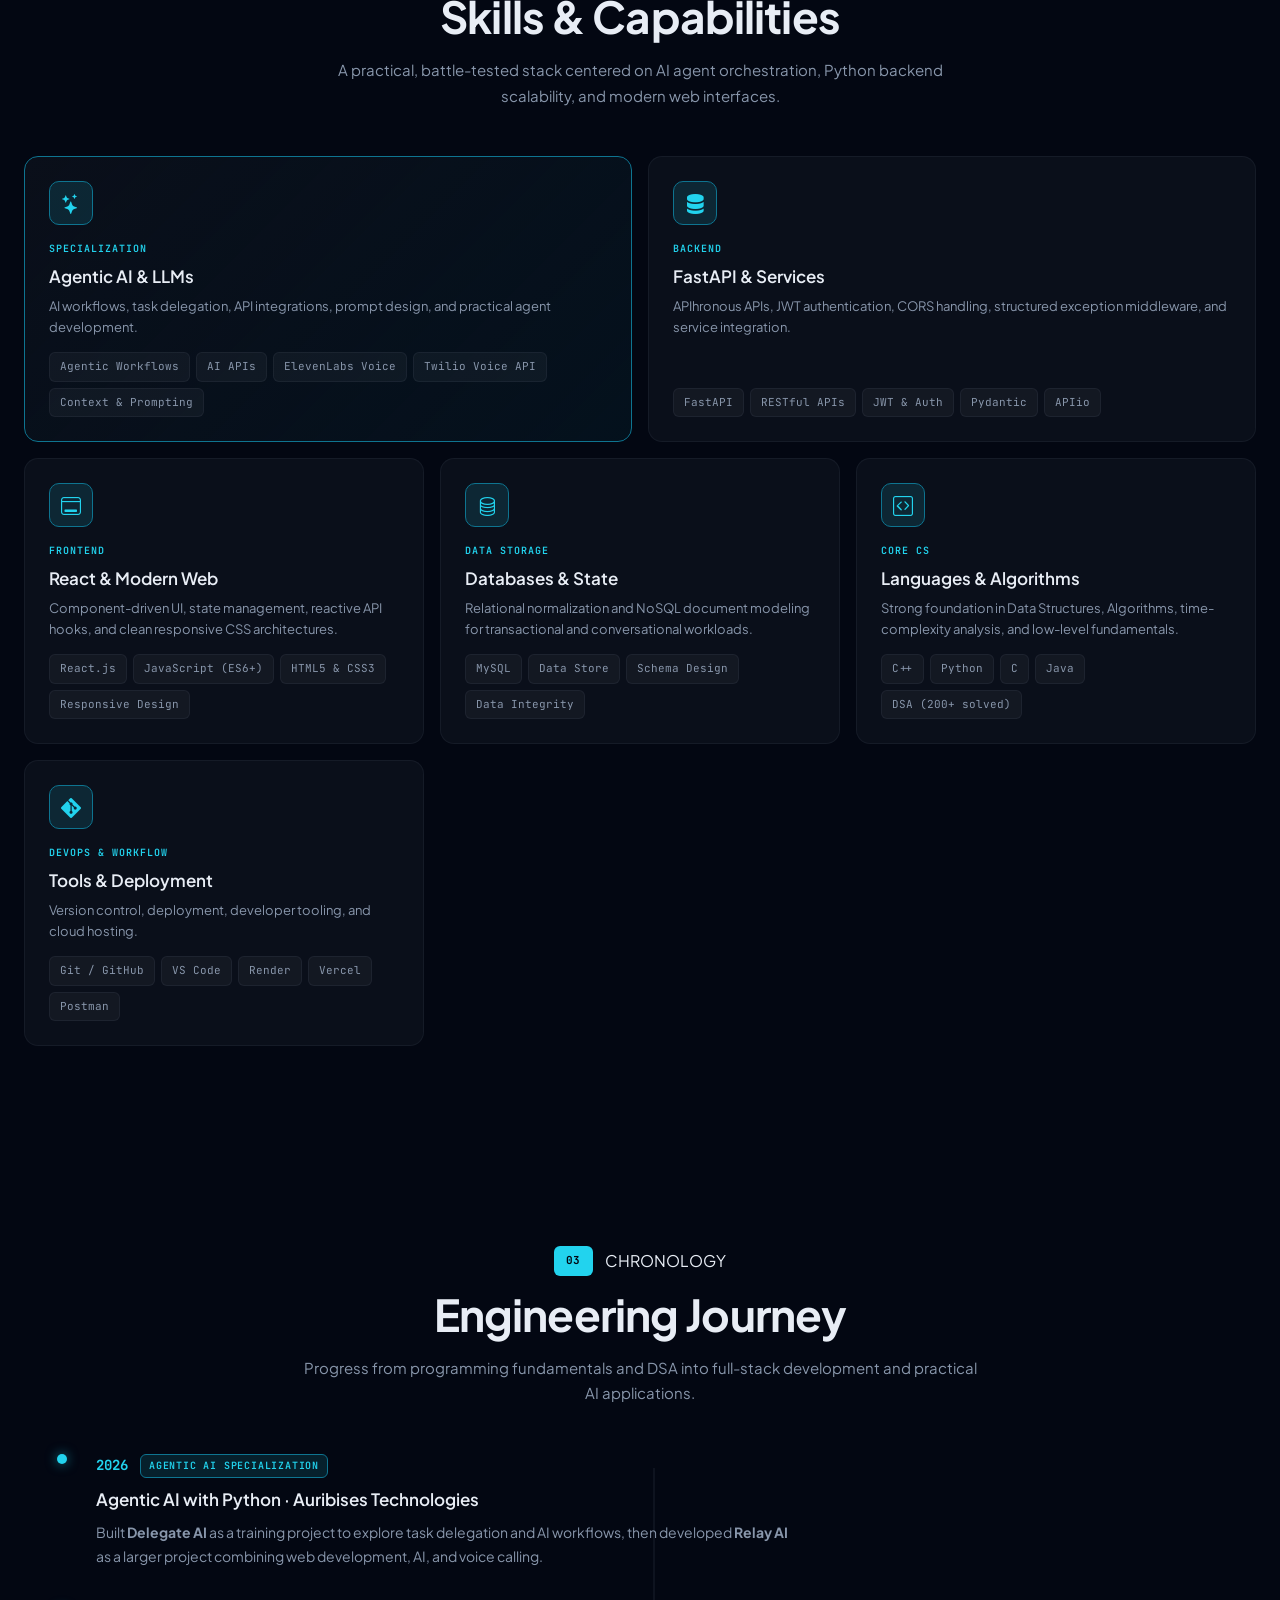
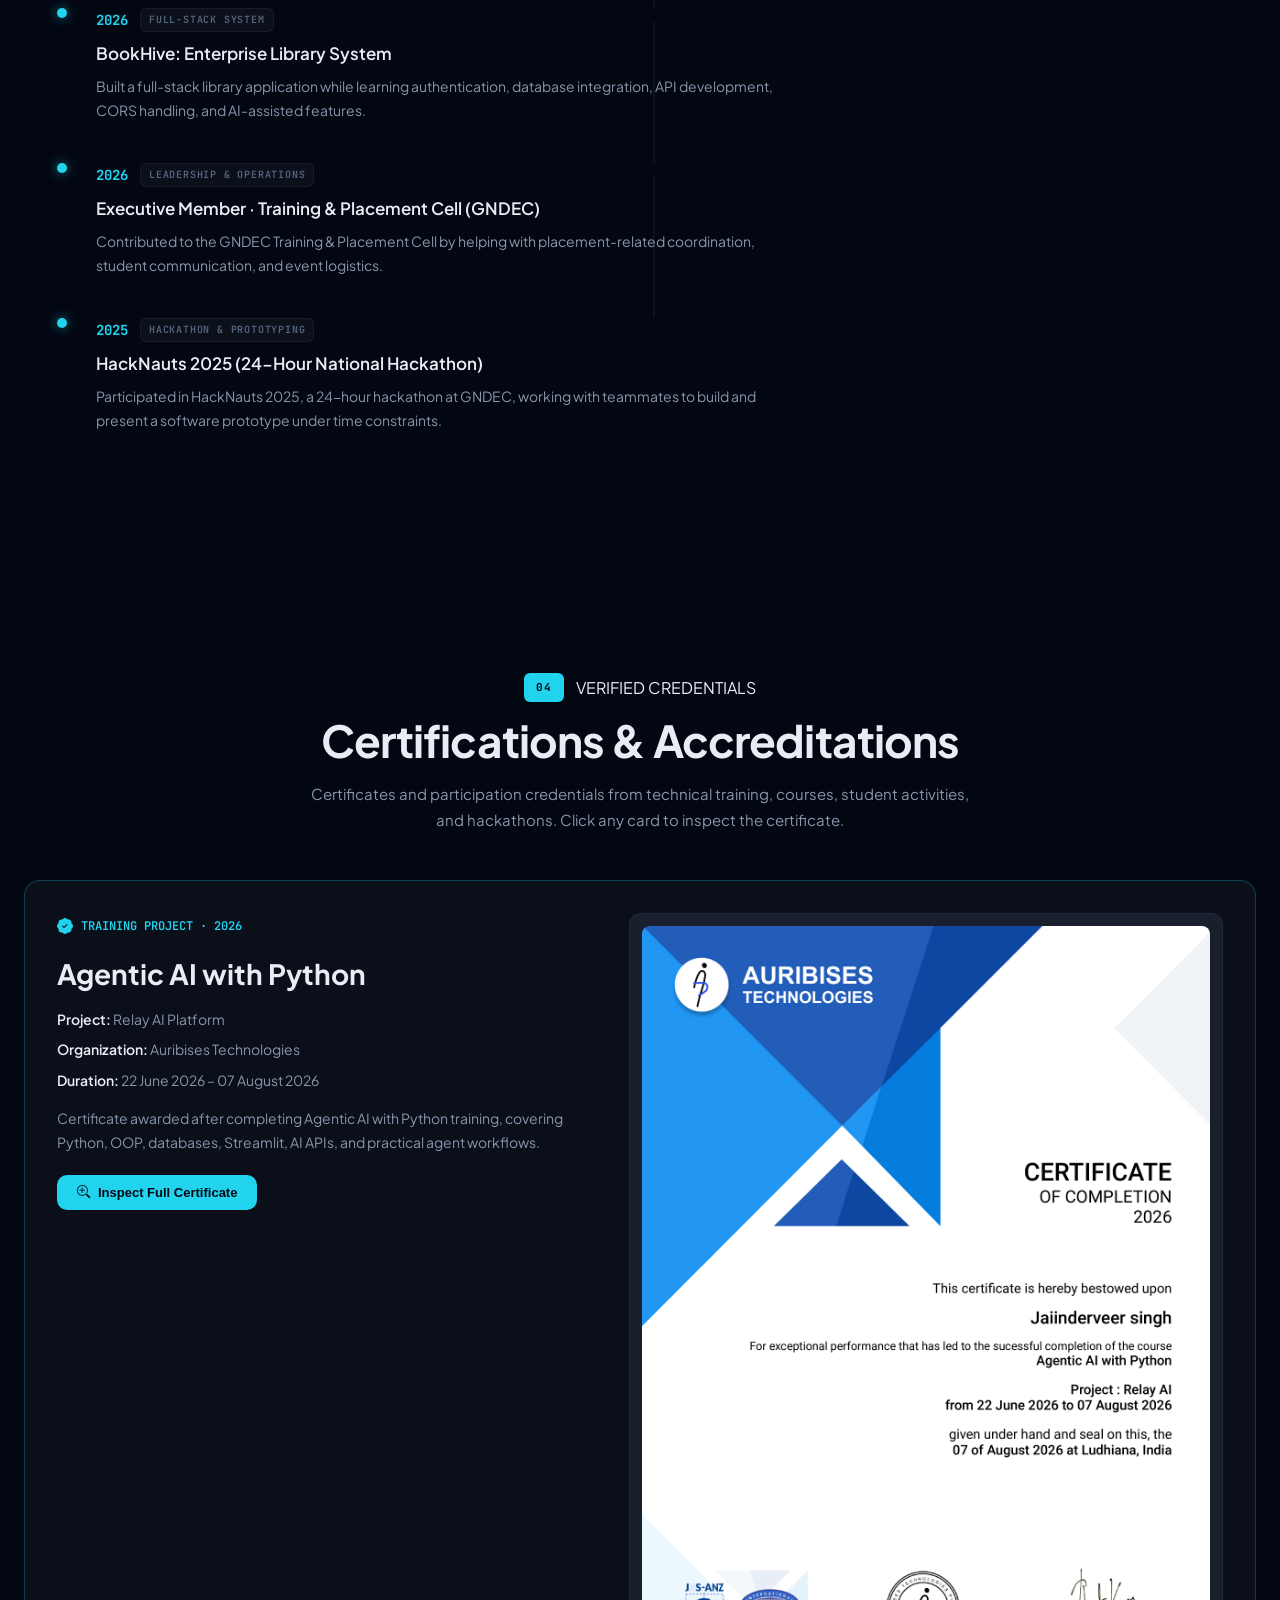
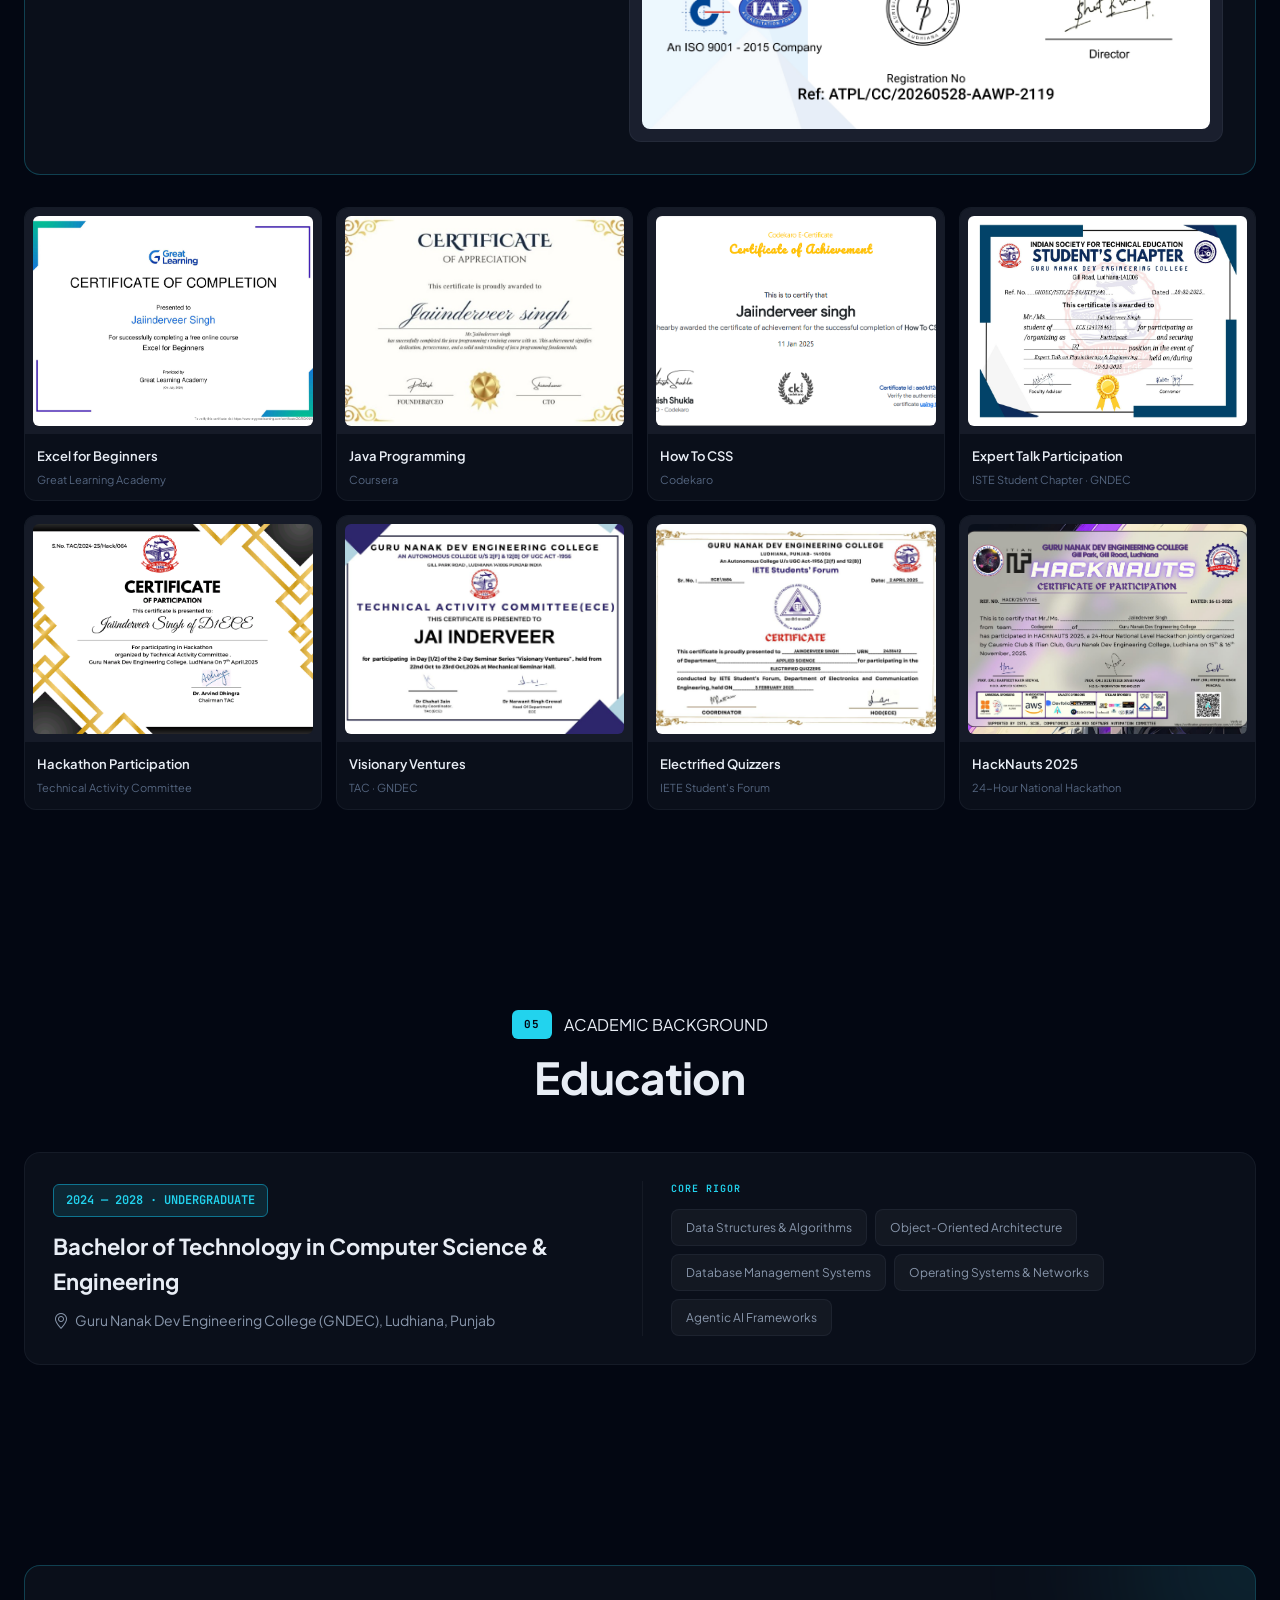
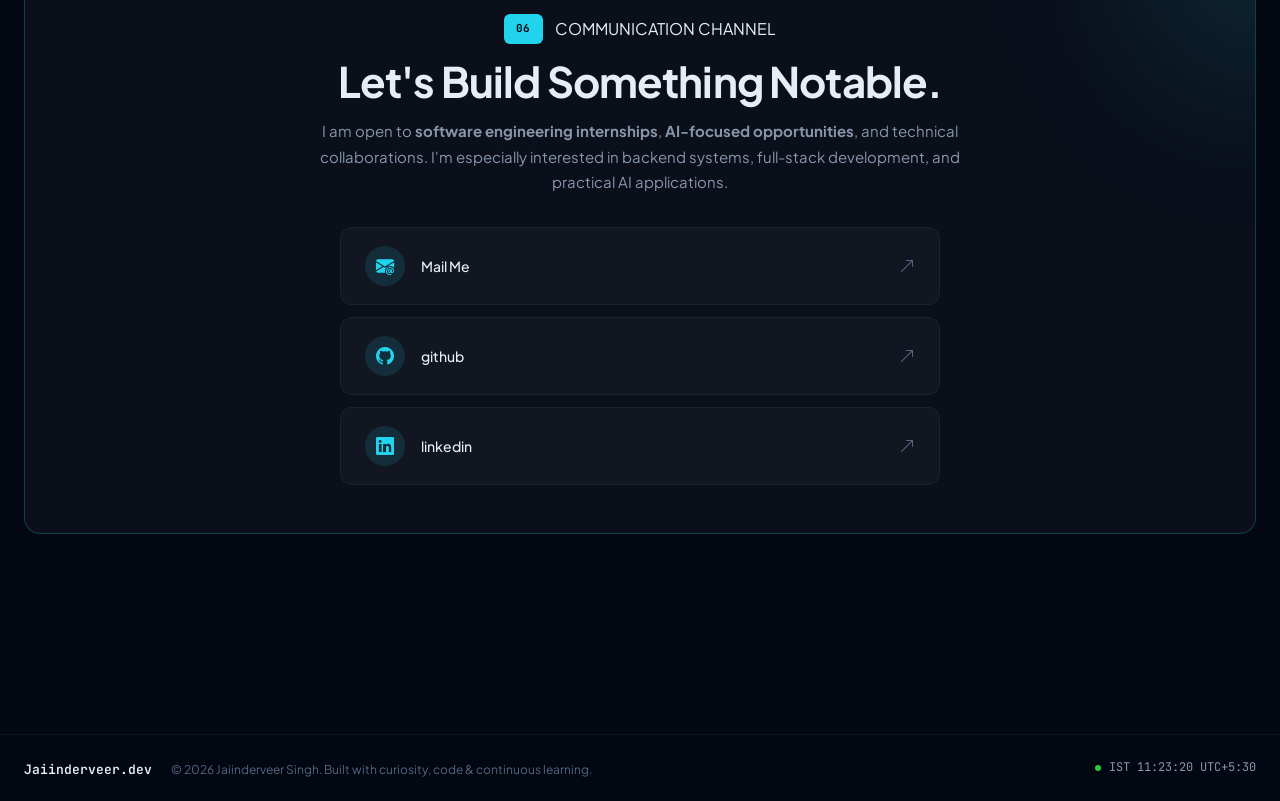
==== commit 69713bdd: "Refine portfolio claims and project descriptions" ====
--- a/index.html
+++ b/index.html
@@ -123,8 +123,8 @@
           <!-- Core Telemetry Stats -->
           <div class="hero-telemetry">
             <div class="telemetry-card">
-              <span class="telemetry-num">200+</span>
-              <span class="telemetry-label">DSA Practice</span>
+              <span class="telemetry-num">C++</span>
+              <span class="telemetry-label">Primary Language</span>
             </div>
             <div class="telemetry-card">
               <span class="telemetry-num">2026</span>
@@ -301,14 +301,14 @@
                   <div class="arch-node node-voice">
                     <i class="bi bi-mic"></i>
                     <strong>ElevenLabs + Twilio</strong>
-                    <small>Real-time Telephony</small>
+                    <small>Phone Calling</small>
                   </div>
                 </div>
 
                 <div class="arch-details-grid">
                   <div class="arch-detail-card">
-                    <span class="detail-metric">&lt; 280ms</span>
-                    <span class="detail-label">Voice Calling</span>
+                    <span class="detail-metric">API</span>
+                    <span class="detail-label">Voice Integration</span>
                   </div>
                   <div class="arch-detail-card">
                     <span class="detail-metric">API</span>
@@ -425,7 +425,7 @@
             <div class="bento-header">
               <div class="bento-badge-group">
                 <span class="badge-system-type">FULL-STACK & AI LIBRARIAN</span>
-                <span class="badge-status"><i class="bi bi-check-circle"></i> COMPLETE SYSTEM</span>
+                <span class="badge-status"><i class="bi bi-check-circle"></i> PROJECT</span>
               </div>
               <span class="bento-index">02</span>
             </div>
@@ -433,7 +433,7 @@
             <div class="bento-body">
               <h3 class="bento-title">BookHive</h3>
               <p class="bento-summary">
-                Smart Library Management System engineered as a complete enterprise web application with JWT authentication, relational data integrity, and an AI-powered assistant.
+                Smart Library Management System built with a React frontend and FastAPI backend, with authentication, database integration, and AI-assisted functionality.
               </p>
 
               <!-- Technical Highlights Grid -->
@@ -568,7 +568,7 @@
             <div class="skill-card-content">
               <span class="skill-category-tag">SPECIALIZATION</span>
               <h3>Agentic AI & LLMs</h3>
-              <p>Autonomous agent loops, multi-agent task routing, tool calling, prompt optimization, and AI API integrations.</p>
+              <p>AI workflows, task delegation, API integrations, prompt design, and practical agent development.</p>
               <div class="skill-pill-list">
                 <span class="matrix-pill">Agentic Workflows</span>
                 <span class="matrix-pill">AI APIs</span>
@@ -661,7 +661,7 @@
             <div class="skill-card-content">
               <span class="skill-category-tag">DEVOPS & WORKFLOW</span>
               <h3>Tools & Deployment</h3>
-              <p>Version control, continuous deployment, developer tooling, and cloud production hosting.</p>
+              <p>Version control, deployment, developer tooling, and cloud hosting.</p>
               <div class="skill-pill-list">
                 <span class="matrix-pill">Git / GitHub</span>
                 <span class="matrix-pill">VS Code</span>
@@ -792,7 +792,7 @@
         <div class="featured-cert-hero">
           <div class="featured-cert-details">
             <div class="featured-cert-badge">
-              <i class="bi bi-patch-check-fill"></i> LATEST CAPSTONE · 2026
+              <i class="bi bi-patch-check-fill"></i> TRAINING PROJECT · 2026
             </div>
             <h3 class="featured-cert-title">Agentic AI with Python</h3>
             <div class="featured-cert-specs">
